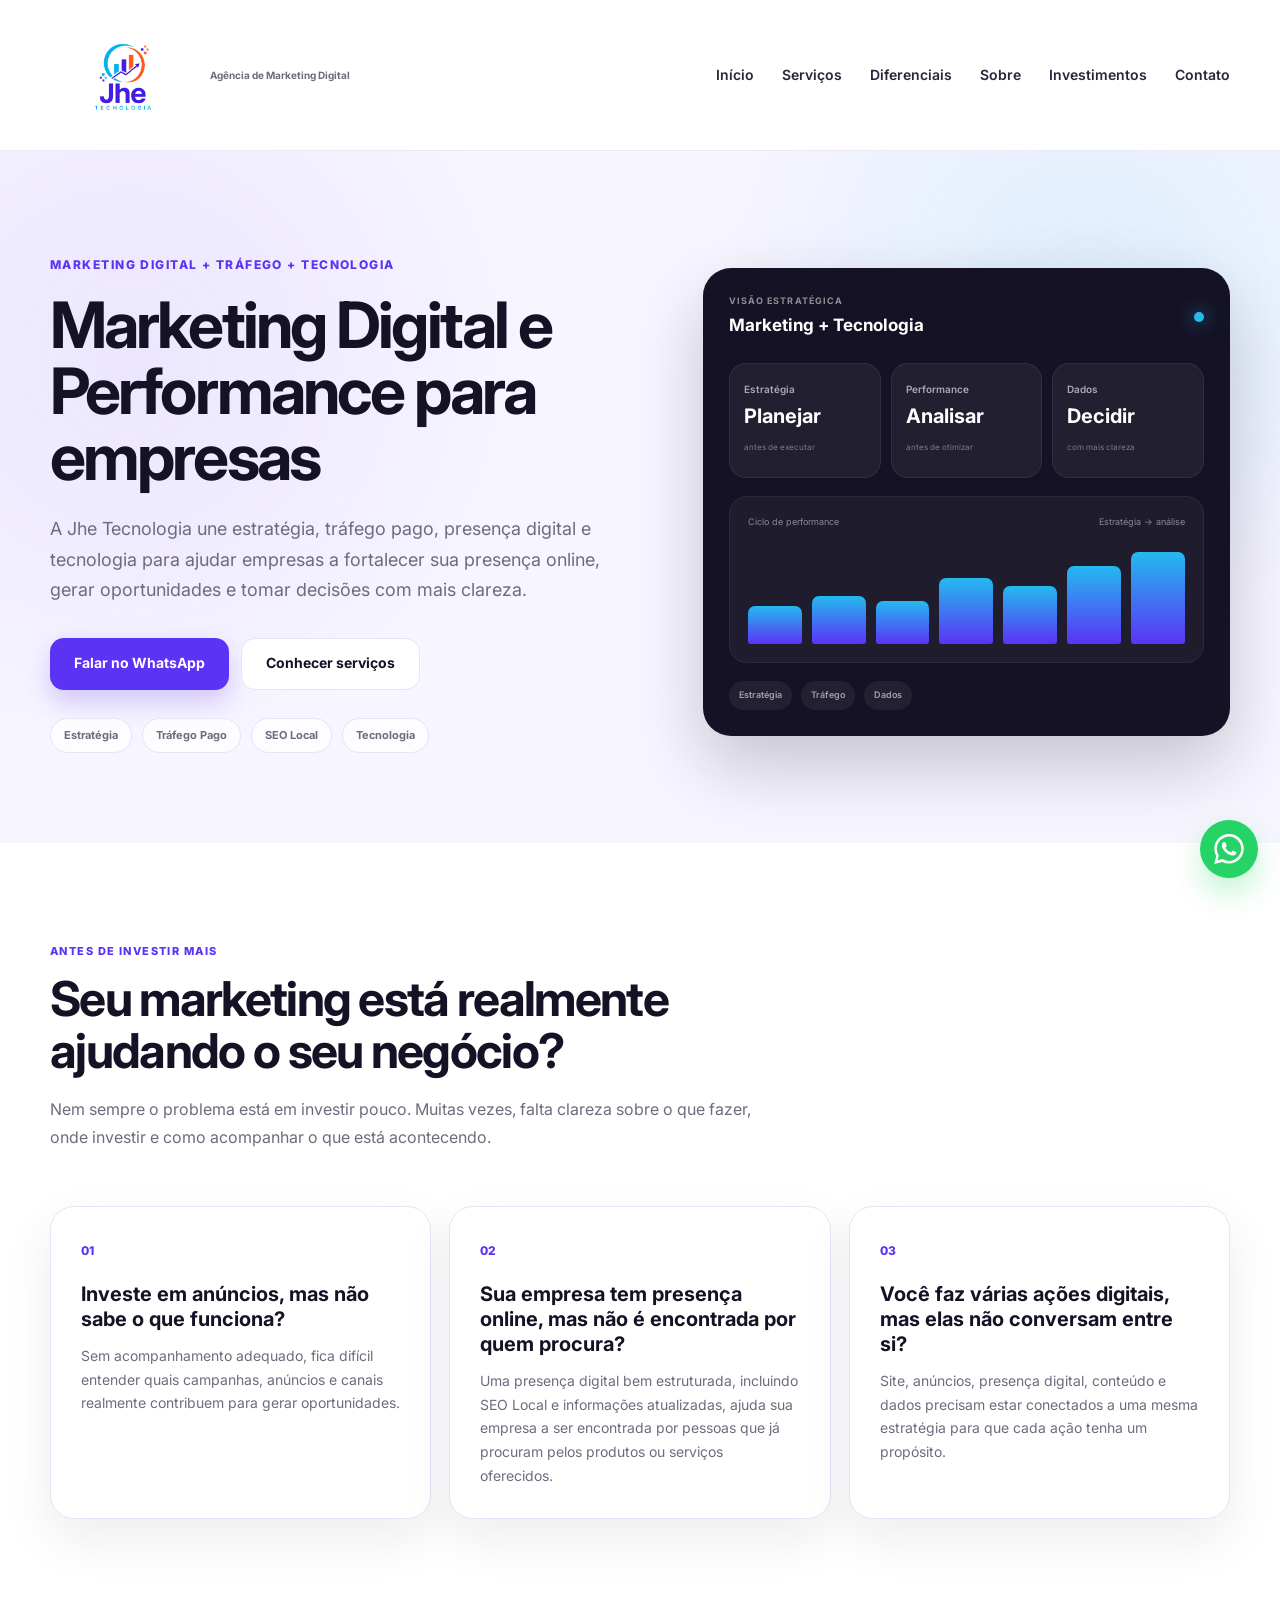
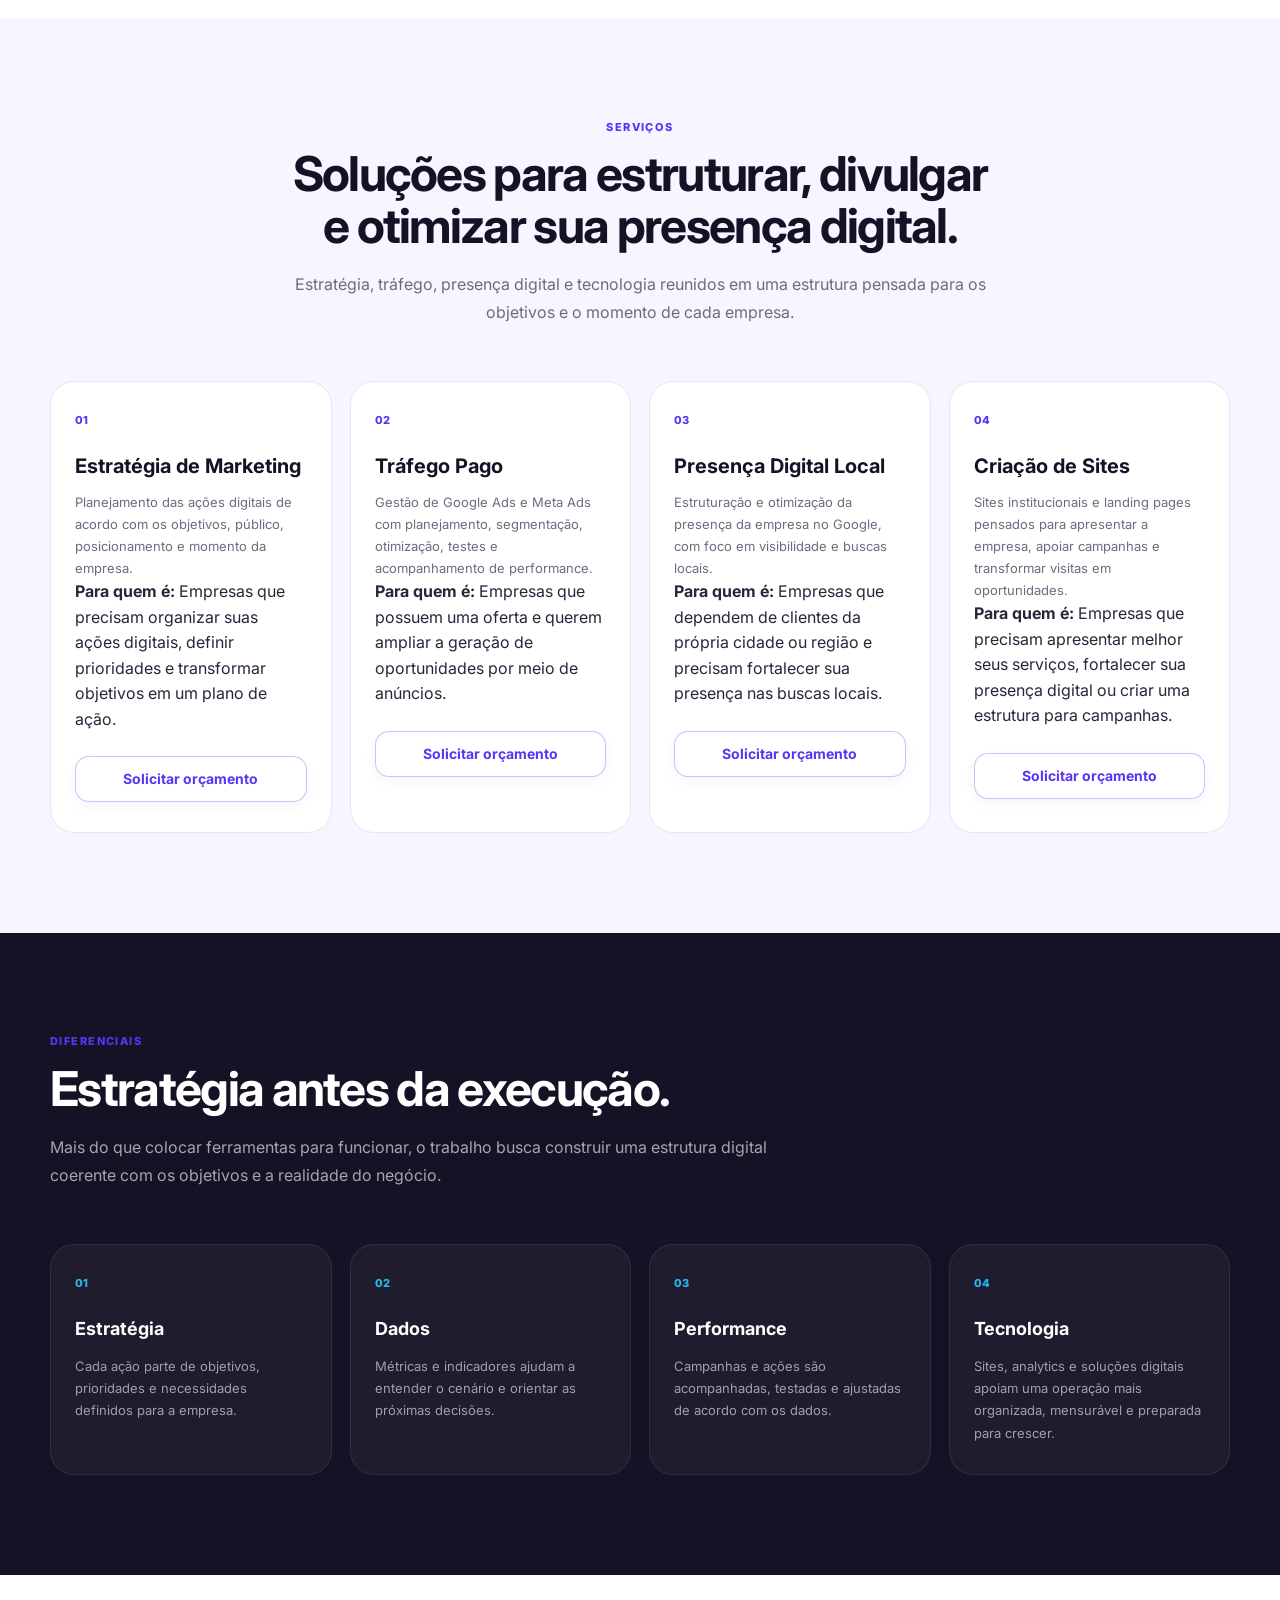
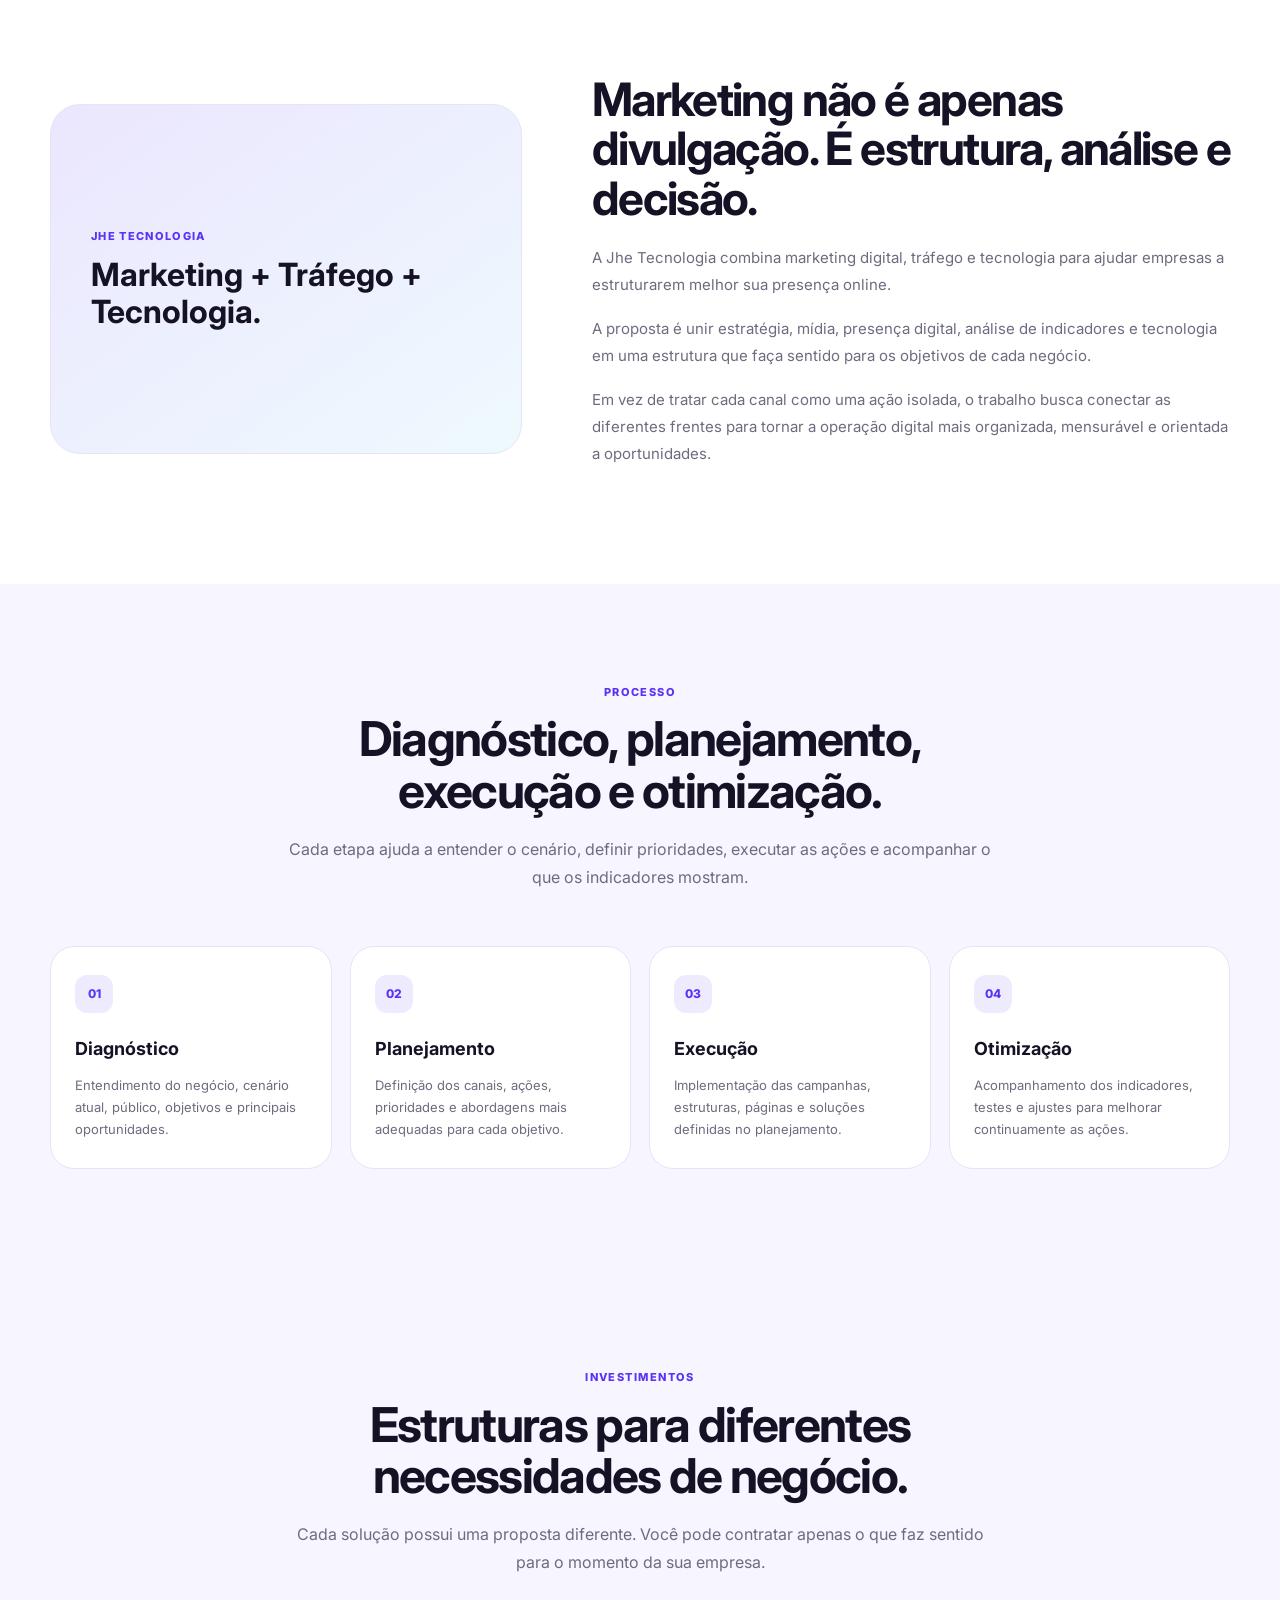
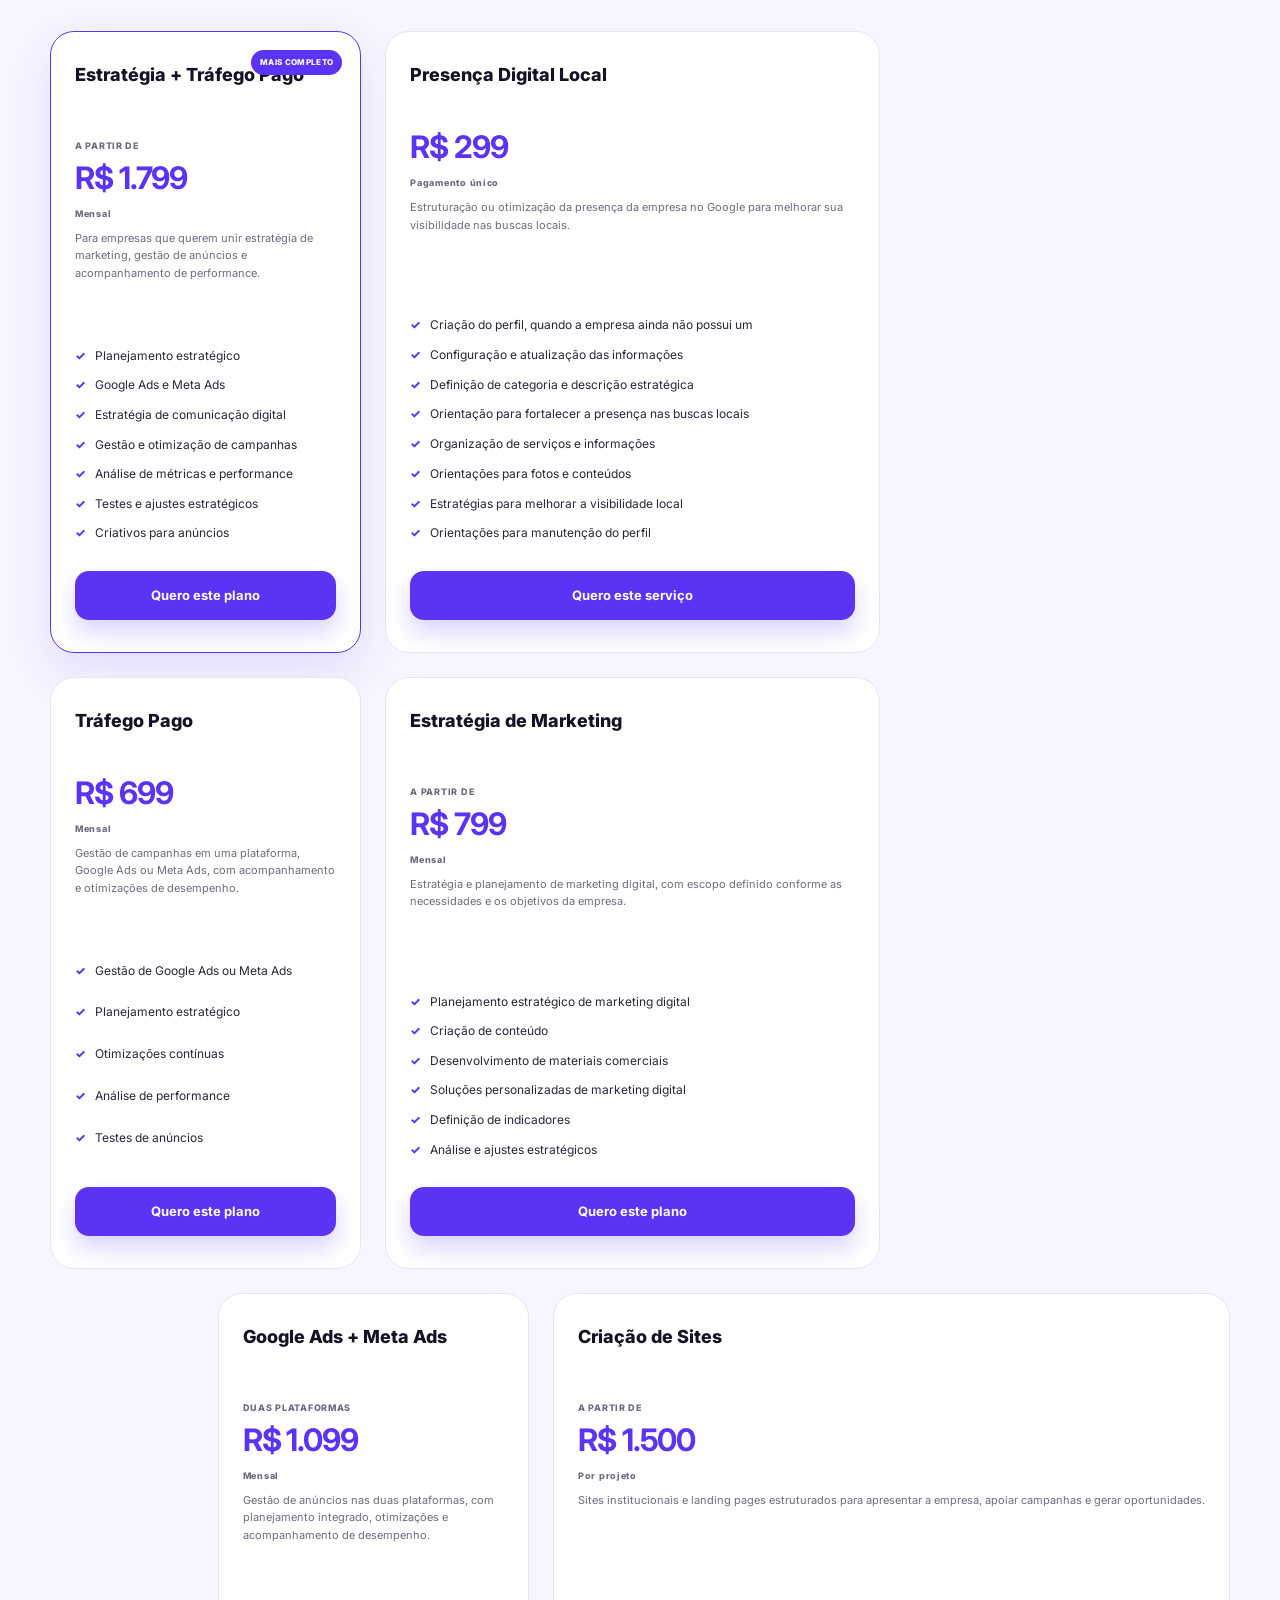
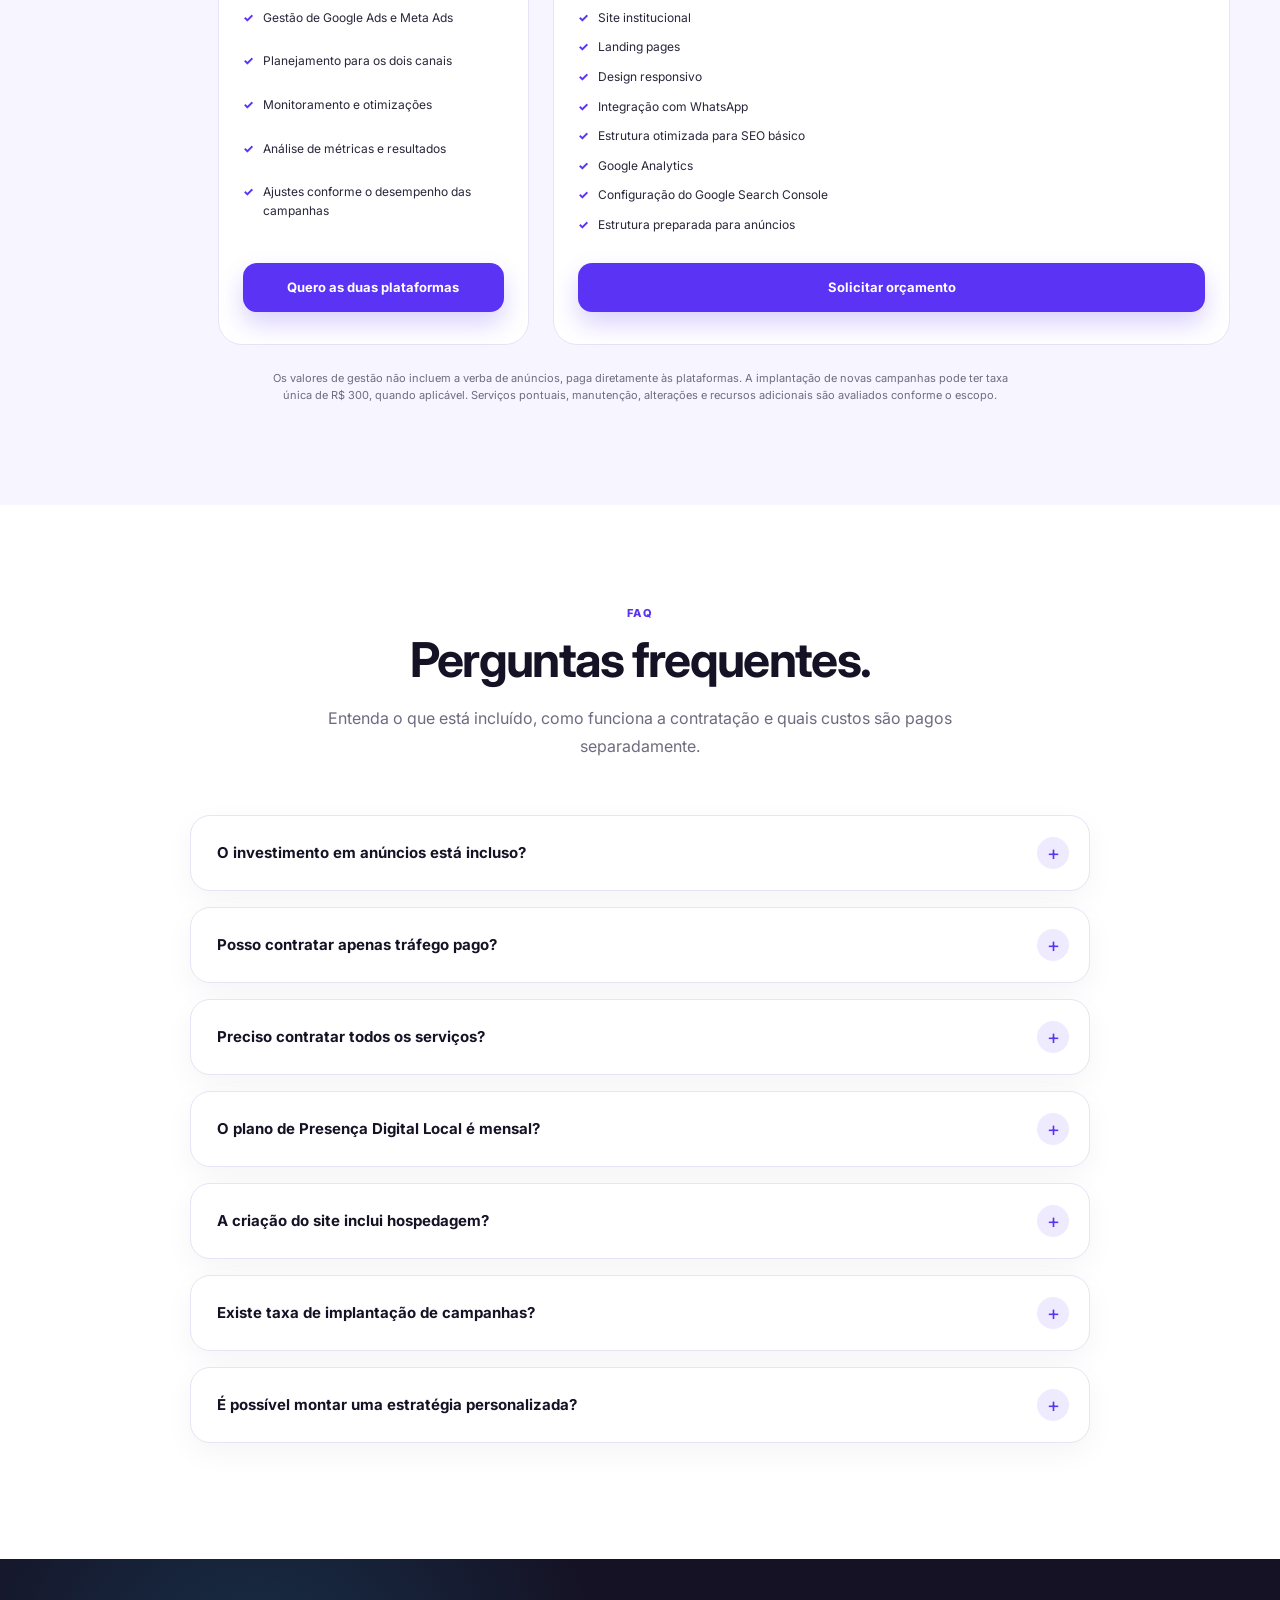
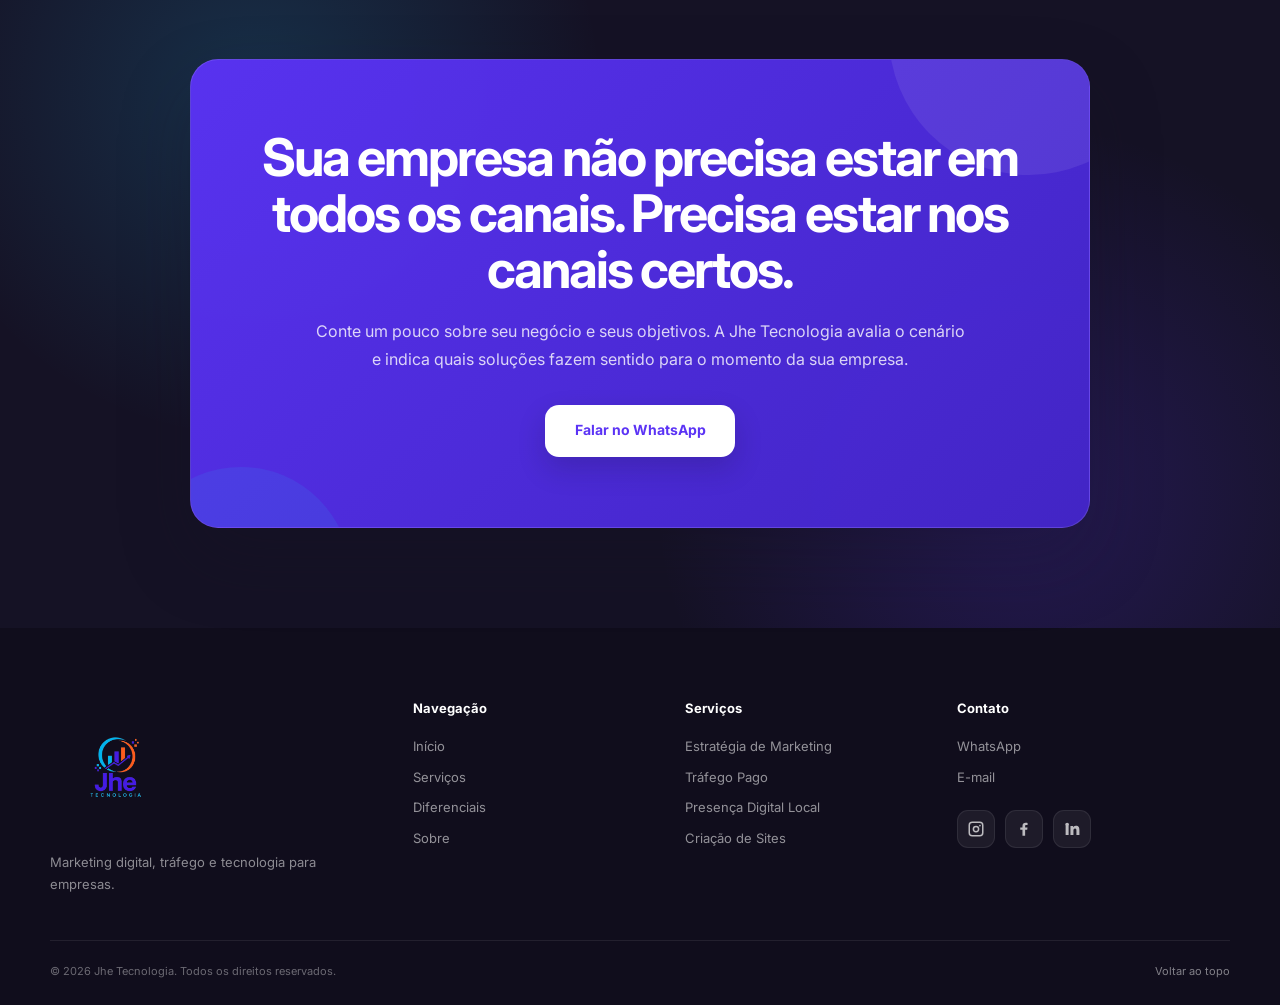
==== index.html @ 2101ed43 "Update index.html" ====
<!DOCTYPE html>
<html lang="pt-BR">

<head>

    <meta charset="UTF-8">

    <meta
        name="viewport"
        content="width=device-width, initial-scale=1.0"
    >


    <!-- =====================================================
         SEO PRINCIPAL
         ===================================================== -->

    <title>
        Jhe Tecnologia | Marketing Digital, Tráfego Pago e Criação de Sites
    </title>

    <meta
        name="description"
        content="Jhe Tecnologia oferece estratégia de marketing digital, gestão de Google Ads e Meta Ads, presença digital local e criação de sites para empresas."
    >

    <meta
        name="author"
        content="Jhe Tecnologia"
    >

    <meta
        name="robots"
        content="index, follow"
    >

    <link
        rel="canonical"
        href="https://www.jhetecnologia.com.br/"
    >

    <link
        rel="icon"
        type="image/png"
        href="Logo.png"
    >


    <!-- =====================================================
         OPEN GRAPH
         ===================================================== -->

    <meta
        property="og:type"
        content="website"
    >

    <meta
        property="og:title"
        content="Jhe Tecnologia | Marketing Digital, Tráfego Pago e Criação de Sites"
    >

    <meta
        property="og:description"
        content="Jhe Tecnologia oferece estratégia de marketing digital, gestão de Google Ads e Meta Ads, presença digital local e criação de sites para empresas."
    >

    <meta
        property="og:url"
        content="https://www.jhetecnologia.com.br/"
    >

    <meta
        property="og:site_name"
        content="Jhe Tecnologia"
    >

    <meta
        property="og:locale"
        content="pt_BR"
    >

    <meta
        property="og:image"
        content="https://www.jhetecnologia.com.br/Logo.png"
    >


    <!-- =====================================================
         TWITTER / X
         ===================================================== -->

    <meta
        name="twitter:card"
        content="summary_large_image"
    >

    <meta
        name="twitter:title"
        content="Jhe Tecnologia | Marketing Digital, Tráfego Pago e Criação de Sites"
    >

    <meta
        name="twitter:description"
        content="Estratégia de marketing, gestão de tráfego pago, presença digital local e criação de sites para empresas."
    >

    <meta
        name="twitter:image"
        content="https://www.jhetecnologia.com.br/Logo.png"
    >


    <!-- =====================================================
         GOOGLE FONTS
         ===================================================== -->

    <link
        rel="preconnect"
        href="https://fonts.googleapis.com"
    >

    <link
        rel="preconnect"
        href="https://fonts.gstatic.com"
        crossorigin
    >

    <link
        href="https://fonts.googleapis.com/css2?family=Inter:wght@400;500;600;700;800&display=swap"
        rel="stylesheet"
    >


    <!-- =====================================================
         CSS
         ===================================================== -->

    <link
        rel="stylesheet"
        href="estilos.css"
    >
    <style>
        /* Grade de investimentos: 3 cards por linha no desktop */
        .investments .plans-grid {
            display: grid !important;
            grid-template-columns: repeat(3, minmax(0, 1fr)) !important;
            align-items: stretch;
            gap: 24px;
        }
        .investments .plans-grid > .plan {
            min-width: 0;
            width: 100%;
            box-sizing: border-box;
        }
        @media (max-width: 900px) {
            .investments .plans-grid {
                grid-template-columns: repeat(2, minmax(0, 1fr)) !important;
            }
        }
        @media (max-width: 600px) {
            .investments .plans-grid {
                grid-template-columns: minmax(0, 1fr) !important;
            }
        }
    </style>



    <!-- =====================================================
         GOOGLE ADS
         ===================================================== -->

    <script
        async
        src="https://www.googletagmanager.com/gtag/js?id=AW-17945711429"
    ></script>

    <script>

        window.dataLayer = window.dataLayer || [];

        function gtag() {
            dataLayer.push(arguments);
        }

        gtag("js", new Date());

        gtag("config", "AW-17945711429");

    </script>


    <!-- =====================================================
         DADOS ESTRUTURADOS
         ===================================================== -->

    <script type="application/ld+json">
    {
        "@context": "https://schema.org",
        "@type": "Organization",
        "name": "Jhe Tecnologia",
        "url": "https://www.jhetecnologia.com.br/",
        "logo": "https://www.jhetecnologia.com.br/Logo.png",
        "description": "Jhe Tecnologia oferece estratégia de marketing digital, gestão de tráfego pago, presença digital local e criação de sites para empresas.",
        "sameAs": [
            "https://www.instagram.com/jhe.tecnologia/",
            "https://www.facebook.com/contatojhe.tecnologia",
            "https://www.linkedin.com/company/jhe-tecnologia/"
        ]
    }
    </script>

</head>


<body>


    <!-- =====================================================
         HEADER
         ===================================================== -->

    <header class="header">

        <div class="container header-content">

            <a
                href="#inicio"
                class="logo"
                aria-label="Jhe Tecnologia"
            >

                <img
                    src="Logo.png"
                    alt="Jhe Tecnologia"
                    class="logo-image"
                >

                <span class="logo-subtitle">
                    Agência de Marketing Digital
                </span>

            </a>


            <button
                class="menu-toggle"
                aria-label="Abrir menu"
                aria-expanded="false"
                type="button"
            >

                <span></span>
                <span></span>
                <span></span>

            </button>


            <nav class="nav">

                <a href="#inicio">
                    Início
                </a>

                <a href="#servicos">
                    Serviços
                </a>

                <a href="#diferenciais">
                    Diferenciais
                </a>

                <a href="#sobre">
                    Sobre
                </a>

                <a href="#investimentos">
                    Investimentos
                </a>

                <a href="#contato">
                    Contato
                </a>

            </nav>

        </div>

    </header>



    <main>


        <!-- =================================================
             HERO
             ================================================= -->

        <section
            class="hero"
            id="inicio"
        >

            <div class="container hero-grid">


                <div class="hero-content reveal">


                    <span class="eyebrow">
                        MARKETING DIGITAL + TRÁFEGO + TECNOLOGIA
                    </span>


                    <h1>
                        Marketing Digital e Performance para empresas
                    </h1>


                    <p>
                        A Jhe Tecnologia une estratégia, tráfego pago,
                        presença digital e tecnologia para ajudar empresas
                        a fortalecer sua presença online, gerar oportunidades
                        e tomar decisões com mais clareza.
                    </p>


                    <div class="hero-buttons">


                        <a
                            href="https://wa.me/5511947859304?text=Olá!%20Gostaria%20de%20conhecer%20os%20serviços%20da%20Jhe%20Tecnologia."
                            class="btn btn-primary"
                            target="_blank"
                            rel="noopener"
                        >
                            Falar no WhatsApp
                        </a>


                        <a
                            href="#servicos"
                            class="btn btn-secondary"
                        >
                            Conhecer serviços
                        </a>


                    </div>


                    <div class="hero-trust">

                        <span>
                            Estratégia
                        </span>

                        <span>
                            Tráfego Pago
                        </span>

                        <span>
                            SEO Local
                        </span>

                        <span>
                            Tecnologia
                        </span>

                    </div>


                </div>



                <!-- DASHBOARD -->

                <div class="hero-visual reveal">

                    <div class="dashboard">


                        <div class="dashboard-top">

                            <div>

                                <small>
                                    VISÃO ESTRATÉGICA
                                </small>

                                <strong>
                                    Marketing + Tecnologia
                                </strong>

                            </div>

                            <span class="dashboard-dot"></span>

                        </div>


                        <div class="metrics">


                            <div class="metric">

                                <span>
                                    Estratégia
                                </span>

                                <strong>
                                    Planejar
                                </strong>

                                <small>
                                    antes de executar
                                </small>

                            </div>


                            <div class="metric">

                                <span>
                                    Performance
                                </span>

                                <strong>
                                    Analisar
                                </strong>

                                <small>
                                    antes de otimizar
                                </small>

                            </div>


                            <div class="metric">

                                <span>
                                    Dados
                                </span>

                                <strong>
                                    Decidir
                                </strong>

                                <small>
                                    com mais clareza
                                </small>

                            </div>


                        </div>


                        <div class="chart-area">


                            <div class="chart-labels">

                                <span>
                                    Ciclo de performance
                                </span>

                                <span>
                                    Estratégia → análise
                                </span>

                            </div>


                            <div class="chart">

                                <i></i>
                                <i></i>
                                <i></i>
                                <i></i>
                                <i></i>
                                <i></i>
                                <i></i>

                            </div>


                        </div>


                        <div class="dashboard-footer">

                            <span>
                                Estratégia
                            </span>

                            <span>
                                Tráfego
                            </span>

                            <span>
                                Dados
                            </span>

                        </div>


                    </div>

                </div>


            </div>

        </section>



        <!-- =================================================
             PROBLEMAS
             ================================================= -->

        <section class="section">

            <div class="container">


                <div class="section-heading reveal">


                    <span class="section-kicker">
                        ANTES DE INVESTIR MAIS
                    </span>


                    <h2>
                        Seu marketing está realmente
                        ajudando o seu negócio?
                    </h2>


                    <p>
                        Nem sempre o problema está em investir pouco.
                        Muitas vezes, falta clareza sobre o que fazer,
                        onde investir e como acompanhar o que está acontecendo.
                    </p>


                </div>



                <div class="pain-grid">


                    <article class="pain-card reveal">

                        <span class="pain-number">
                            01
                        </span>


                        <h3>
                            Investe em anúncios,
                            mas não sabe o que funciona?
                        </h3>


                        <p>
                            Sem acompanhamento adequado, fica difícil
                            entender quais campanhas, anúncios e canais
                            realmente contribuem para gerar oportunidades.
                        </p>

                    </article>



                    <article class="pain-card reveal">

                        <span class="pain-number">
                            02
                        </span>


                        <h3>
                            Sua empresa tem presença online,
                            mas não é encontrada por quem procura?
                        </h3>


                        <p>
                            Uma presença digital bem estruturada, incluindo
                            SEO Local e informações atualizadas, ajuda sua
                            empresa a ser encontrada por pessoas que já
                            procuram pelos produtos ou serviços oferecidos.
                        </p>

                    </article>



                    <article class="pain-card reveal">

                        <span class="pain-number">
                            03
                        </span>


                        <h3>
                            Você faz várias ações digitais,
                            mas elas não conversam entre si?
                        </h3>


                        <p>
                            Site, anúncios, presença digital, conteúdo
                            e dados precisam estar conectados a uma mesma
                            estratégia para que cada ação tenha um propósito.
                        </p>

                    </article>


                </div>

            </div>

        </section>



        <!-- =================================================
             SERVIÇOS
             ================================================= -->

        <section
            class="section section-light"
            id="servicos"
        >

            <div class="container">


                <div class="section-heading center reveal">


                    <span class="section-kicker">
                        SERVIÇOS
                    </span>


                    <h2>
                        Soluções para estruturar,
                        divulgar e otimizar sua presença digital.
                    </h2>


                    <p>
                        Estratégia, tráfego, presença digital e tecnologia
                        reunidos em uma estrutura pensada para os objetivos
                        e o momento de cada empresa.
                    </p>


                </div>



                <div class="services-grid">


                    <article class="service-card reveal">

                        <span class="service-number">
                            01
                        </span>

                        <h3>
                            Estratégia de Marketing
                        </h3>

                        <p>
                            Planejamento das ações digitais de acordo com
                            os objetivos, público, posicionamento e momento
                            da empresa.
                        </p>

                        <div class="service-for">

                            <strong>
                                Para quem é:
                            </strong>

                            <span>
                                Empresas que precisam organizar suas ações
                                digitais, definir prioridades e transformar
                                objetivos em um plano de ação.
                            </span>

                        </div>

                        <a
                            href="https://wa.me/5511947859304?text=Olá!%20Gostaria%20de%20saber%20mais%20sobre%20Estratégia%20de%20Marketing."
                            class="btn"
                            target="_blank"
                            rel="noopener"
                        >
                            Solicitar orçamento
                        </a>

                    </article>



                    <article class="service-card reveal">

                        <span class="service-number">
                            02
                        </span>

                        <h3>
                            Tráfego Pago
                        </h3>

                        <p>
                            Gestão de Google Ads e Meta Ads com planejamento,
                            segmentação, otimização, testes e acompanhamento
                            de performance.
                        </p>

                        <div class="service-for">

                            <strong>
                                Para quem é:
                            </strong>

                            <span>
                                Empresas que possuem uma oferta e querem ampliar
                                a geração de oportunidades por meio de anúncios.
                            </span>

                        </div>

                        <a
                            href="https://wa.me/5511947859304?text=Olá!%20Gostaria%20de%20saber%20mais%20sobre%20Tráfego%20Pago."
                            class="btn"
                            target="_blank"
                            rel="noopener"
                        >
                            Solicitar orçamento
                        </a>

                    </article>



                    <article class="service-card reveal">

                        <span class="service-number">
                            03
                        </span>

                        <h3>
                            Presença Digital Local
                        </h3>

                        <p>
                            Estruturação e otimização da presença da empresa
                            no Google, com foco em visibilidade e buscas locais.
                        </p>

                        <div class="service-for">

                            <strong>
                                Para quem é:
                            </strong>

                            <span>
                                Empresas que dependem de clientes da própria
                                cidade ou região e precisam fortalecer sua
                                presença nas buscas locais.
                            </span>

                        </div>

                        <a
                            href="https://wa.me/5511947859304?text=Olá!%20Gostaria%20de%20saber%20mais%20sobre%20Presença%20Digital%20Local."
                            class="btn"
                            target="_blank"
                            rel="noopener"
                        >
                            Solicitar orçamento
                        </a>

                    </article>



                    <article class="service-card reveal">

                        <span class="service-number">
                            04
                        </span>

                        <h3>
                            Criação de Sites
                        </h3>

                        <p>
                            Sites institucionais e landing pages pensados
                            para apresentar a empresa, apoiar campanhas
                            e transformar visitas em oportunidades.
                        </p>

                        <div class="service-for">

                            <strong>
                                Para quem é:
                            </strong>

                            <span>
                                Empresas que precisam apresentar melhor seus
                                serviços, fortalecer sua presença digital ou
                                criar uma estrutura para campanhas.
                            </span>

                        </div>

                        <a
                            href="https://wa.me/5511947859304?text=Olá!%20Gostaria%20de%20saber%20mais%20sobre%20Criação%20de%20Sites."
                            class="btn"
                            target="_blank"
                            rel="noopener"
                        >
                            Solicitar orçamento
                        </a>

                    </article>


                </div>

            </div>

        </section>



        <!-- =================================================
             DIFERENCIAIS
             ================================================= -->

        <section
            class="section differentials"
            id="diferenciais"
        >

            <div class="container">

                <div class="section-heading reveal">

                    <span class="section-kicker">
                        DIFERENCIAIS
                    </span>

                    <h2>
                        Estratégia antes da execução.
                    </h2>

                    <p>
                        Mais do que colocar ferramentas para funcionar,
                        o trabalho busca construir uma estrutura digital
                        coerente com os objetivos e a realidade do negócio.
                    </p>

                </div>


                <div class="differentials-grid">

                    <article class="differential-card reveal">

                        <span class="differential-number">
                            01
                        </span>

                        <h3>
                            Estratégia
                        </h3>

                        <p>
                            Cada ação parte de objetivos, prioridades
                            e necessidades definidos para a empresa.
                        </p>

                    </article>


                    <article class="differential-card reveal">

                        <span class="differential-number">
                            02
                        </span>

                        <h3>
                            Dados
                        </h3>

                        <p>
                            Métricas e indicadores ajudam a entender
                            o cenário e orientar as próximas decisões.
                        </p>

                    </article>


                    <article class="differential-card reveal">

                        <span class="differential-number">
                            03
                        </span>

                        <h3>
                            Performance
                        </h3>

                        <p>
                            Campanhas e ações são acompanhadas,
                            testadas e ajustadas de acordo com os dados.
                        </p>

                    </article>


                    <article class="differential-card reveal">

                        <span class="differential-number">
                            04
                        </span>

                        <h3>
                            Tecnologia
                        </h3>

                        <p>
                            Sites, analytics e soluções digitais apoiam
                            uma operação mais organizada, mensurável
                            e preparada para crescer.
                        </p>

                    </article>

                </div>

            </div>

        </section>



        <!-- =================================================
             SOBRE
             ================================================= -->

        <section
            class="section"
            id="sobre"
        >

            <div class="container about-grid">

                <div class="about-box reveal">

                    <span>
                        JHE TECNOLOGIA
                    </span>

                    <strong>
                        Marketing + Tráfego
                        + Tecnologia.
                    </strong>

                </div>


                <div class="about-content reveal">

                    <h2>
                        Marketing não é apenas divulgação.
                        É estrutura, análise e decisão.
                    </h2>

                    <p>
                        A Jhe Tecnologia combina marketing digital,
                        tráfego e tecnologia para ajudar empresas
                        a estruturarem melhor sua presença online.
                    </p>

                    <p>
                        A proposta é unir estratégia, mídia, presença digital,
                        análise de indicadores e tecnologia em uma estrutura
                        que faça sentido para os objetivos de cada negócio.
                    </p>

                    <p>
                        Em vez de tratar cada canal como uma ação isolada,
                        o trabalho busca conectar as diferentes frentes para
                        tornar a operação digital mais organizada, mensurável
                        e orientada a oportunidades.
                    </p>

                </div>

            </div>

        </section>



        <!-- =================================================
             PROCESSO
             ================================================= -->

        <section class="section section-light">

            <div class="container">

                <div class="section-heading center reveal">

                    <span class="section-kicker">
                        PROCESSO
                    </span>

                    <h2>
                        Diagnóstico, planejamento,
                        execução e otimização.
                    </h2>

                    <p>
                        Cada etapa ajuda a entender o cenário, definir
                        prioridades, executar as ações e acompanhar
                        o que os indicadores mostram.
                    </p>

                </div>


                <div class="process-grid">

                    <article class="process-card reveal">

                        <span class="process-number">
                            01
                        </span>

                        <h3>
                            Diagnóstico
                        </h3>

                        <p>
                            Entendimento do negócio, cenário atual,
                            público, objetivos e principais oportunidades.
                        </p>

                    </article>


                    <article class="process-card reveal">

                        <span class="process-number">
                            02
                        </span>

                        <h3>
                            Planejamento
                        </h3>

                        <p>
                            Definição dos canais, ações, prioridades
                            e abordagens mais adequadas para cada objetivo.
                        </p>

                    </article>


                    <article class="process-card reveal">

                        <span class="process-number">
                            03
                        </span>

                        <h3>
                            Execução
                        </h3>

                        <p>
                            Implementação das campanhas, estruturas,
                            páginas e soluções definidas no planejamento.
                        </p>

                    </article>


                    <article class="process-card reveal">

                        <span class="process-number">
                            04
                        </span>

                        <h3>
                            Otimização
                        </h3>

                        <p>
                            Acompanhamento dos indicadores, testes
                            e ajustes para melhorar continuamente as ações.
                        </p>

                    </article>

                </div>

            </div>

        </section>



        <!-- =================================================
             INVESTIMENTOS
             ================================================= -->

        <section
            class="section investments"
            id="investimentos"
        >

            <div class="container">

                <div class="section-heading center reveal">

                    <span class="section-kicker">
                        INVESTIMENTOS
                    </span>

                    <h2>
                        Estruturas para diferentes
                        necessidades de negócio.
                    </h2>

                    <p>
                        Cada solução possui uma proposta diferente.
                        Você pode contratar apenas o que faz sentido
                        para o momento da sua empresa.
                    </p>

                </div>


                <div class="plans-grid">


                    <!-- PLANO 1 -->

                    <article class="plan reveal">

                        <div class="plan-header">

                            <div class="plan-name">
                                Presença Digital Local
                            </div>

                            <h3>
                                R$ 299
                            </h3>

                            <span class="plan-period">
                                Pagamento único
                            </span>

                            <p>
                                Estruturação ou otimização da presença
                                da empresa no Google para melhorar sua
                                visibilidade nas buscas locais.
                            </p>

                        </div>


                        <ul class="plan-list">

                            <li>
                                Criação do perfil, quando a empresa ainda não possui um
                            </li>

                            <li>
                                Configuração e atualização das informações
                            </li>

                            <li>
                                Definição de categoria e descrição estratégica
                            </li>

                            <li>
                                Orientação para fortalecer a presença nas buscas locais
                            </li>

                            <li>
                                Organização de serviços e informações
                            </li>

                            <li>
                                Orientações para fotos e conteúdos
                            </li>

                            <li>
                                Estratégias para melhorar a visibilidade local
                            </li>

                            <li>
                                Orientações para manutenção do perfil
                            </li>

                        </ul>


                        <a
                            href="https://wa.me/5511947859304?text=Olá!%20Tenho%20interesse%20em%20Presença%20Digital%20Local%20por%20R%24%20299."
                            class="btn btn-primary"
                            target="_blank"
                            rel="noopener"
                        >
                            Quero este serviço
                        </a>

                    </article>


                    <article class="plan reveal">

                        <div class="plan-header">

                            <div class="plan-name">
                                Tráfego Pago
                            </div>

                            <h3>
                                R$ 699
                            </h3>

                            <span class="plan-period">
                                Mensal
                            </span>

                            <p>
                                Gestão de campanhas em uma plataforma,
                                Google Ads ou Meta Ads, com acompanhamento
                                e otimizações de desempenho.
                            </p>

                        </div>


                        <ul class="plan-list">

                            <li>
                                Gestão de Google Ads ou Meta Ads
                            </li>

                            <li>
                                Planejamento estratégico
                            </li>

                            <li>
                                Otimizações contínuas
                            </li>

                            <li>
                                Análise de performance
                            </li>

                            <li>
                                Testes de anúncios
                            </li>


                        </ul>


                        <a
                            href="https://wa.me/5511947859304?text=Ol%C3%A1!%20Tenho%20interesse%20na%20gest%C3%A3o%20de%20Google%20Ads%20ou%20Meta%20Ads%20por%20R%24%20699%20mensais."
                            class="btn btn-primary"
                            target="_blank"
                            rel="noopener"
                        >
                            Quero este plano
                        </a>

                    </article>


                    <article class="plan reveal">

                        <div class="plan-header">

                            <div class="plan-name">
                                Estratégia de Marketing
                            </div>
                            
                          <span class="plan-period">
                                A PARTIR DE
                            </span>
                            
                            <h3>
                                R$ 799
                            </h3>

                            <span class="plan-period">
                                Mensal
                            </span>

                            <p>
                                Estratégia e planejamento de marketing digital,
                                com escopo definido conforme as necessidades
                                e os objetivos da empresa.
                            </p>

                        </div>


                        <ul class="plan-list">

                            <li>
                                Planejamento estratégico de marketing digital
                            </li>

                            <li>
                                Criação de conteúdo
                            </li>

                            <li>
                                Desenvolvimento de materiais comerciais
                            </li>

                            <li>
                                 Soluções personalizadas de marketing digital

                            </li>

                            <li>
                                Definição de indicadores
                            </li>

                            <li>
                                Análise e ajustes estratégicos
                            </li>

                        </ul>


                        <a
                            href="https://wa.me/5511947859304?text=Ol%C3%A1!%20Tenho%20interesse%20no%20plano%20Estrat%C3%A9gia%20de%20Marketing%20a%20partir%20de%20R%24%20799."
                            class="btn btn-primary"
                            target="_blank"
                            rel="noopener"
                        >
                            Quero este plano
                        </a>

                    </article>


                    <article class="plan reveal">

                        <div class="plan-header">

                            <div class="plan-name">
                                Google Ads + Meta Ads
                            </div>

                            <span class="plan-period">
                                DUAS PLATAFORMAS
                            </span>

                            <h3>
                                R$ 1.099
                            </h3>

                            <span class="plan-period">
                                Mensal
                            </span>

                            <p>
                                Gestão de anúncios nas duas plataformas,
                                com planejamento integrado, otimizações
                                e acompanhamento de desempenho.
                            </p>

                        </div>

                        <ul class="plan-list">

                            <li>Gestão de Google Ads e Meta Ads</li>
                            <li>Planejamento para os dois canais</li>
                            <li>Monitoramento e otimizações</li>
                            <li>Análise de métricas e resultados</li>
                            <li>Ajustes conforme o desempenho das campanhas</li>

                        </ul>

                        <a
                            href="https://wa.me/5511947859304?text=Ol%C3%A1!%20Tenho%20interesse%20na%20gest%C3%A3o%20de%20Google%20Ads%20e%20Meta%20Ads%20por%20R%24%201.099%20mensais."
                            class="btn btn-primary"
                            target="_blank"
                            rel="noopener"
                        >
                            Quero as duas plataformas
                        </a>

                    </article>


                    <article class="plan reveal">

                        <div class="plan-header">

                            <div class="plan-name">
                                Criação de Sites
                            </div>

                            <span class="plan-period">
                                A PARTIR DE
                            </span>

                            <h3>
                                R$ 1.500
                            </h3>

                            <span class="plan-period">
                                Por projeto
                            </span>

                            <p>
                                Sites institucionais e landing pages
                                estruturados para apresentar a empresa,
                                apoiar campanhas e gerar oportunidades.
                            </p>

                        </div>


                        <ul class="plan-list">

                            <li>
                                Site institucional
                            </li>

                            <li>
                                Landing pages
                            </li>

                            <li>
                                Design responsivo
                            </li>

                            <li>
                                Integração com WhatsApp
                            </li>

                            <li>
                                Estrutura otimizada para SEO básico
                            </li>

                            <li>
                                Google Analytics
                            </li>

                            <li>
                                Configuração do Google Search Console
                            </li>

                            <li>
                                Estrutura preparada para anúncios
                            </li>

                        </ul>


                        <a
                            href="https://wa.me/5511947859304?text=Olá!%20Tenho%20interesse%20em%20Criação%20de%20Sites%20a%20partir%20de%20R%24%201.500."
                            class="btn btn-primary"
                            target="_blank"
                            rel="noopener"
                        >
                            Solicitar orçamento
                        </a>

                    </article>


                    <article class="plan featured reveal">

                        <span class="plan-badge">
                            MAIS COMPLETO
                        </span>


                        <div class="plan-header">

                            <div class="plan-name">
                                Estratégia + Tráfego Pago
                            </div>
                            
                            <span class="plan-period">
                                A PARTIR DE
                            </span>

                            <h3>
                                R$ 1.799
                            </h3>

                            <span class="plan-period">
                                Mensal
                            </span>

                            <p>
                                Para empresas que querem unir estratégia
                                de marketing, gestão de anúncios e
                                acompanhamento de performance.
                            </p>

                        </div>


                        <ul class="plan-list">

                            <li>
                                Planejamento estratégico
                            </li>

                            <li>
                                Google Ads e Meta Ads
                            </li>

                            <li>
                                Estratégia de comunicação digital
                            </li>

                            <li>
                                Gestão e otimização de campanhas
                            </li>

                            <li>
                                Análise de métricas e performance
                            </li>

                            <li>
                                Testes e ajustes estratégicos
                            </li>

                            <li>
                                Criativos para anúncios
                            </li>

                        </ul>


                        <a
                            href="https://wa.me/5511947859304?text=Olá!%20Tenho%20interesse%20no%20plano%20Estratégia%20%2B%20Tráfego%20Pago%20a%20partir%20de%20R%24%201.799."
                            class="btn btn-primary"
                            target="_blank"
                            rel="noopener"
                        >
                            Quero este plano
                        </a>

                    </article>


                </div>


                <p class="plans-note">
                    Os valores de gestão não incluem a verba de anúncios, paga diretamente às plataformas. A implantação de novas campanhas pode ter taxa única de R$ 300, quando aplicável. Serviços pontuais, manutenção, alterações e recursos adicionais são avaliados conforme o escopo.
                </p>


            </div>

        </section>



        <!-- =================================================
             FAQ
             ================================================= -->

        <section class="section">

            <div class="container">


                <div class="section-heading center reveal">

                    <span class="section-kicker">
                        FAQ
                    </span>


                    <h2>
                        Perguntas frequentes.
                    </h2>


                    <p>
                        Entenda o que está incluído, como funciona a contratação e quais custos são pagos separadamente.
                    </p>


                </div>


                <div class="faq-grid">


                    <details class="faq-item reveal">

                        <summary>
                            O investimento em anúncios está incluso?
                        </summary>

                        <p>
                            Não. O valor do gerenciamento é referente ao
                            serviço de gestão. O investimento em Google Ads
                            ou Meta Ads é definido e pago separadamente pelo cliente.
                        </p>

                    </details>


                    <details class="faq-item reveal">

                        <summary>
                            Posso contratar apenas tráfego pago?
                        </summary>

                        <p>
                            Sim. Você pode contratar a gestão de Google Ads
                            ou Meta Ads por R$ 699 mensais, ou a gestão das duas
                            plataformas por R$ 1.099 mensais. A recomendação depende
                            dos objetivos e da estratégia da empresa.
                        </p>

                    </details>


                    <details class="faq-item reveal">

                        <summary>
                            Preciso contratar todos os serviços?
                        </summary>

                        <p>
                            Não. Cada solução pode ser contratada de forma
                            independente, de acordo com o momento, os objetivos
                            e as necessidades da empresa.
                        </p>

                    </details>


                    <details class="faq-item reveal">

                        <summary>
                            O plano de Presença Digital Local é mensal?
                        </summary>

                        <p>
                            Não. A Presença Digital Local tem valor de
                            R$ 299 e é um serviço de pagamento único.
                        </p>

                    </details>


                    <details class="faq-item reveal">

                        <summary>
                            A criação do site inclui hospedagem?
                        </summary>

                        <p>O projeto inclui a publicação do site em uma estrutura compatível com suas necessidades. O domínio é contratado e pago pelo cliente. Recursos adicionais ou integrações específicas podem ser orçados separadamente.</p>

                    </details>


                    <details class="faq-item reveal">
                        <summary>Existe taxa de implantação de campanhas?</summary>
                        <p>A implantação de novas campanhas pode ter uma taxa única de R$ 300, quando aplicável. Essa condição é informada antes do início do serviço.</p>
                    </details>


                    <details class="faq-item reveal">

                        <summary>
                            É possível montar uma estratégia personalizada?
                        </summary>

                        <p>
                            Sim. Os serviços podem ser avaliados de acordo
                            com o momento, objetivos e necessidades específicas
                            da empresa.
                        </p>

                    </details>


                </div>

            </div>

        </section>



        <!-- =================================================
             CTA
             ================================================= -->

        <section
            class="cta"
            id="contato"
        >

            <div class="container">


                <div class="cta-box reveal">

                    <h2>
                        Sua empresa não precisa estar
                        em todos os canais.
                        Precisa estar nos canais certos.
                    </h2>

                    <p>
                        Conte um pouco sobre seu negócio e seus objetivos.
                        A Jhe Tecnologia avalia o cenário e indica quais
                        soluções fazem sentido para o momento da sua empresa.
                    </p>

                    <a
                        href="https://wa.me/5511947859304?text=Olá!%20Gostaria%20de%20conversar%20sobre%20marketing%20digital%20para%20minha%20empresa."
                        class="btn btn-primary"
                        target="_blank"
                        rel="noopener"
                    >
                        Falar no WhatsApp
                    </a>

                </div>

            </div>

        </section>


    </main>



    <!-- =====================================================
         FOOTER
         ===================================================== -->

    <footer class="footer">

        <div class="container">


            <div class="footer-grid">


                <div class="footer-brand">

                    <a
                        href="#inicio"
                        class="logo"
                    >

                        <img
                            src="Logo.png"
                            alt="Jhe Tecnologia"
                            class="logo-image"
                        >

                    </a>


                    <p>
                        Marketing digital, tráfego e tecnologia para empresas.
                    </p>

                </div>


                <div class="footer-column">

                    <h3>
                        Navegação
                    </h3>

                    <a href="#inicio">
                        Início
                    </a>

                    <a href="#servicos">
                        Serviços
                    </a>

                    <a href="#diferenciais">
                        Diferenciais
                    </a>

                    <a href="#sobre">
                        Sobre
                    </a>

                </div>


                <div class="footer-column">

                    <h3>
                        Serviços
                    </h3>

                    <a href="#investimentos">
                        Estratégia de Marketing
                    </a>

                    <a href="#investimentos">
                        Tráfego Pago
                    </a>

                    <a href="#investimentos">
                        Presença Digital Local
                    </a>

                    <a href="#investimentos">
                        Criação de Sites
                    </a>

                </div>


                <div class="footer-column">

                    <h3>
                        Contato
                    </h3>

                    <a
                        href="https://wa.me/5511947859304"
                        target="_blank"
                        rel="noopener"
                    >
                        WhatsApp
                    </a>

                    <a
                        href="mailto:contatojessica.tecnologia@gmail.com"
                    >
                        E-mail
                    </a>


                    <div class="social-links">

                        <a
                            href="https://www.instagram.com/jhe.tecnologia/"
                            target="_blank"
                            rel="noopener"
                            aria-label="Instagram"
                        >

                            <svg
                                viewBox="0 0 24 24"
                                aria-hidden="true"
                            >

                                <path
                                    d="M7 2h10a5 5 0 0 1 5 5v10a5 5 0 0 1-5 5H7a5 5 0 0 1-5-5V7a5 5 0 0 1 5-5Zm0 2a3 3 0 0 0-3 3v10a3 3 0 0 0 3 3h10a3 3 0 0 0 3-3V7a3 3 0 0 0-3-3H7Zm5 3.5A4.5 4.5 0 1 1 7.5 12 4.5 4.5 0 0 1 12 7.5Zm0 2A2.5 2.5 0 1 0 14.5 12 2.5 2.5 0 0 0 12 9.5Zm5.25-3.25a1.125 1.125 0 1 1-1.125 1.125A1.125 1.125 0 0 1 17.25 6.25Z"
                                />

                            </svg>

                        </a>


                        <a
                            href="https://www.facebook.com/contatojhe.tecnologia"
                            target="_blank"
                            rel="noopener"
                            aria-label="Facebook"
                        >

                            <svg
                                viewBox="0 0 24 24"
                                aria-hidden="true"
                            >

                                <path
                                    d="M13.5 21v-8h2.75l.4-3h-3.15V8.08c0-.87.24-1.46 1.5-1.46h1.75V3.94c-.3-.04-1.34-.13-2.55-.13-2.52 0-4.25 1.54-4.25 4.38V10H7v3h2.95v8h3.55Z"
                                />

                            </svg>

                        </a>


                        <a
                            href="https://www.linkedin.com/company/jhe-tecnologia/"
                            target="_blank"
                            rel="noopener"
                            aria-label="LinkedIn"
                        >

                            <svg
                                viewBox="0 0 24 24"
                                aria-hidden="true"
                            >

                                <path
                                    d="M5.5 3.5A2.5 2.5 0 1 1 3 6a2.5 2.5 0 0 1 2.5-2.5ZM3.5 8h4v12h-4V8Zm6 0h3.8v1.64h.05c.53-1 1.83-2.05 3.77-2.05 4.03 0 4.78 2.65 4.78 6.1V20h-4v-5.58c0-1.33-.02-3.04-1.85-3.04-1.85 0-2.13 1.45-2.13 2.94V20h-4V8Z"
                                />

                            </svg>

                        </a>

                    </div>

                </div>

            </div>


            <div class="footer-bottom">

                <span>
                    © 2026 Jhe Tecnologia. Todos os direitos reservados.
                </span>

                <a href="#inicio">
                    Voltar ao topo
                </a>

            </div>


        </div>

    </footer>



    <!-- =====================================================
         WHATSAPP FLUTUANTE
         ===================================================== -->

    <a
        href="https://wa.me/5511947859304?text=Olá!%20Gostaria%20de%20conhecer%20os%20serviços%20da%20Jhe%20Tecnologia."
        class="whatsapp"
        target="_blank"
        rel="noopener"
        aria-label="Falar pelo WhatsApp"
    >

        <svg
            viewBox="0 0 24 24"
            aria-hidden="true"
        >

            <path
                d="M20.52 3.48A11.78 11.78 0 0 0 12.04 0C5.55 0 .27 5.28.27 11.77c0 2.07.54 4.09 1.57 5.87L.17 24l6.5-1.7a11.76 11.76 0 0 0 5.37 1.29h.01c6.49 0 11.77-5.28 11.77-11.77 0-3.15-1.23-6.11-3.3-8.34ZM12.05 21.6h-.01a9.78 9.78 0 0 1-4.98-1.36l-.36-.21-3.86 1.01 1.03-3.76-.23-.39a9.77 9.77 0 1 1 8.41 4.71Zm5.36-7.32c-.29-.15-1.72-.85-1.99-.95-.27-.1-.46-.15-.66.15-.19.29-.76.95-.93 1.14-.17.19-.34.22-.63.07-.29-.15-1.22-.45-2.33-1.44-.86-.77-1.44-1.72-1.61-2.01-.17-.29-.02-.45.13-.6.13-.13.29-.34.44-.51.15-.17.19-.29.29-.49.1-.19.05-.36-.02-.51-.07-.15-.66-1.59-.9-2.18-.24-.57-.48-.49-.66-.5h-.56c-.19 0-.49.07-.75.36-.26.29-1 0.98-1 2.39s1.02 2.77 1.16 2.96c.14.19 2.01 3.07 4.87 4.31.68.29 1.21.47 1.62.6.68.22 1.3.19 1.79.12.55-.08 1.72-.7 1.96-1.38.24-.68.24-1.26.17-1.38-.07-.12-.26-.19-.55-.34Z"
            />

        </svg>

    </a>



    <!-- =====================================================
         SCRIPT
         ===================================================== -->

    <script src="script.js"></script>

</body>

</html>
---- estilos.css ----
/* =========================================================
   JHE TECNOLOGIA
   ESTILOS PRINCIPAIS
   ========================================================= */

:root {
  --primary: #5B33F5;
  --primary-dark: #4326C9;
  --secondary: #24BAEF;
  --orange: #FF6839;

  --dark: #151225;
  --dark-2: #211B38;

  --light: #f7f5ff;
  --light-2: #efebff;

  --white: #ffffff;
  --text: #29263a;
  --muted: #6f6b7f;
  --border: #e8e3f5;

  --shadow: 0 20px 50px rgba(33, 27, 56, 0.08);
  --radius: 24px;

  --container: 1180px;
}


/* =========================================================
   RESET
   ========================================================= */

* {
  margin: 0;
  padding: 0;
  box-sizing: border-box;
}

html {
  scroll-behavior: smooth;
}

body {
  font-family: "Inter", sans-serif;
  color: var(--text);
  background: var(--white);
  line-height: 1.6;
  overflow-x: hidden;
}

img {
  max-width: 100%;
  display: block;
}

a {
  color: inherit;
  text-decoration: none;
}

button,
input,
textarea,
select {
  font: inherit;
}

.container {
  width: min(var(--container), calc(100% - 40px));
  margin: 0 auto;
}


/* =========================================================
   HEADER
   ========================================================= */

.header {
  position: sticky;
  top: 0;
  z-index: 1000;

  background: rgba(255, 255, 255, 0.94);

  backdrop-filter: blur(14px);

  border-bottom: 1px solid rgba(232, 227, 245, 0.8);
}

.header-content {
  min-height: 82px;

  display: flex;
  align-items: center;
  justify-content: space-between;

  gap: 30px;
}

.logo {
  display: inline-flex;
  align-items: center;
}

.logo-image {
  width: 150px;
  height: auto;
}

.logo-subtitle {
  margin-left: 10px;

  color: var(--muted);

  font-size: 10px;
  font-weight: 700;

  line-height: 1.2;

  white-space: nowrap;
}

.nav {
  display: flex;
  align-items: center;
  gap: 28px;
}

.nav a {
  font-size: 14px;
  font-weight: 600;
  color: var(--text);

  transition: color 0.25s ease;
}

.nav a:hover {
  color: var(--primary);
}

.menu-toggle {
  display: none;

  width: 44px;
  height: 44px;

  border: 0;
  border-radius: 12px;

  background: var(--light);

  cursor: pointer;

  align-items: center;
  justify-content: center;

  flex-direction: column;
  gap: 5px;
}

.menu-toggle span {
  width: 20px;
  height: 2px;

  background: var(--dark);

  border-radius: 4px;
}


/* =========================================================
   BOTÕES
   ========================================================= */

.btn {
  min-height: 52px;

  padding: 0 24px;

  border-radius: 14px;

  display: inline-flex;
  align-items: center;
  justify-content: center;

  gap: 8px;

  font-size: 14px;
  font-weight: 700;

  transition:
    transform 0.25s ease,
    box-shadow 0.25s ease,
    background 0.25s ease,
    border-color 0.25s ease,
    color 0.25s ease;
}

.btn:hover {
  transform: translateY(-2px);
}

.btn-primary {
  color: var(--white);

  background: var(--primary);

  box-shadow:
    0 12px 25px rgba(91, 51, 245, 0.22);
}

.btn-primary:hover {
  background: var(--primary-dark);
}

.btn-secondary {
  color: var(--dark);

  background: var(--white);

  border: 1px solid var(--border);
}

.btn-secondary:hover {
  border-color: var(--primary);
  color: var(--primary);
}


/* =========================================================
   HERO
   ========================================================= */

.hero {
  position: relative;

  padding: 100px 0 90px;

  background:
    radial-gradient(
      circle at 85% 20%,
      rgba(36, 186, 239, 0.12),
      transparent 30%
    ),
    radial-gradient(
      circle at 10% 30%,
      rgba(91, 51, 245, 0.08),
      transparent 32%
    ),
    var(--light);

  overflow: hidden;
}

.hero-grid {
  display: grid;

  grid-template-columns: 1.05fr 0.95fr;

  align-items: center;

  gap: 70px;
}

.hero-content {
  max-width: 640px;
}

.eyebrow {
  display: inline-flex;
  align-items: center;

  gap: 8px;

  margin-bottom: 18px;

  color: var(--primary);

  font-size: 12px;
  font-weight: 800;

  text-transform: uppercase;

  letter-spacing: 0.12em;
}

.hero h1 {
  max-width: 680px;

  margin-bottom: 24px;

  color: var(--dark);

  font-size: clamp(42px, 5vw, 66px);

  line-height: 1.03;

  letter-spacing: -0.045em;
}

.hero-content > p {
  max-width: 600px;

  margin-bottom: 32px;

  color: var(--muted);

  font-size: 18px;

  line-height: 1.7;
}

.hero-buttons {
  display: flex;
  flex-wrap: wrap;

  gap: 12px;
}

.hero-trust {
  display: flex;
  flex-wrap: wrap;

  gap: 10px;

  margin-top: 28px;
}

.hero-trust span {
  padding: 8px 13px;

  border-radius: 999px;

  background: rgba(255, 255, 255, 0.75);

  border: 1px solid var(--border);

  color: var(--muted);

  font-size: 11px;
  font-weight: 700;
}


/* =========================================================
   DASHBOARD / MÉTODO
   ========================================================= */

.hero-visual {
  display: flex;
  justify-content: center;
}

.dashboard {
  width: 100%;
  max-width: 540px;

  padding: 26px;

  border-radius: 28px;

  background: var(--dark);

  box-shadow:
    0 30px 70px rgba(21, 18, 37, 0.22);

  color: var(--white);
}

.dashboard-top {
  display: flex;

  justify-content: space-between;
  align-items: center;

  margin-bottom: 24px;
}

.dashboard-top small {
  display: block;

  margin-bottom: 3px;

  color: rgba(255, 255, 255, 0.52);

  font-size: 9px;
  font-weight: 700;

  letter-spacing: 0.12em;
}

.dashboard-top strong {
  font-size: 17px;
}

.dashboard-dot {
  width: 10px;
  height: 10px;

  border-radius: 50%;

  background: var(--secondary);

  box-shadow:
    0 0 18px rgba(36, 186, 239, 0.8);
}

.metrics {
  display: grid;

  grid-template-columns: repeat(3, 1fr);

  gap: 10px;
}

.metric {
  min-height: 115px;

  padding: 17px 14px;

  border-radius: 17px;

  background: rgba(255, 255, 255, 0.055);

  border: 1px solid rgba(255, 255, 255, 0.07);

  transition:
    transform 0.25s ease,
    background 0.25s ease;
}

.metric:hover {
  transform: translateY(-2px);

  background: rgba(255, 255, 255, 0.075);
}

.metric span {
  display: block;

  margin-bottom: 8px;

  color: rgba(255, 255, 255, 0.62);

  font-size: 10px;
  font-weight: 600;
}

.metric strong {
  display: block;

  margin-bottom: 5px;

  color: var(--white);

  font-size: 20px;

  line-height: 1.1;
}

.metric small {
  color: rgba(255, 255, 255, 0.42);

  font-size: 8px;

  line-height: 1.4;
}

.chart-area {
  margin-top: 18px;

  padding: 18px;

  border-radius: 18px;

  background: rgba(255, 255, 255, 0.045);

  border: 1px solid rgba(255, 255, 255, 0.06);
}

.chart-labels {
  display: flex;

  justify-content: space-between;

  color: rgba(255, 255, 255, 0.48);

  font-size: 9px;

  margin-bottom: 15px;
}

.chart {
  height: 100px;

  display: flex;

  align-items: end;

  gap: 10px;
}

.chart i {
  display: block;

  flex: 1;

  border-radius: 7px 7px 3px 3px;

  background:
    linear-gradient(
      to top,
      var(--primary),
      var(--secondary)
    );

  transition:
    opacity 0.25s ease,
    transform 0.25s ease;
}

.chart i:hover {
  opacity: 0.85;

  transform: translateY(-3px);
}

.chart i:nth-child(1) {
  height: 38%;
}

.chart i:nth-child(2) {
  height: 48%;
}

.chart i:nth-child(3) {
  height: 43%;
}

.chart i:nth-child(4) {
  height: 66%;
}

.chart i:nth-child(5) {
  height: 58%;
}

.chart i:nth-child(6) {
  height: 78%;
}

.chart i:nth-child(7) {
  height: 92%;
}

.dashboard-footer {
  display: flex;

  gap: 9px;

  flex-wrap: wrap;

  margin-top: 18px;
}

.dashboard-footer span {
  padding: 7px 10px;

  border-radius: 999px;

  background: rgba(255, 255, 255, 0.06);

  color: rgba(255, 255, 255, 0.58);

  font-size: 9px;
  font-weight: 600;
}


/* =========================================================
   SEÇÕES
   ========================================================= */

section {
  scroll-margin-top: 100px;
}

.section {
  padding: 100px 0;
}

.section-light {
  background: var(--light);
}

.section-dark {
  background: var(--dark);

  color: var(--white);
}

.section-heading {
  max-width: 720px;

  margin-bottom: 55px;
}

.section-heading.center {
  margin-left: auto;
  margin-right: auto;

  text-align: center;
}

.section-kicker {
  display: block;

  margin-bottom: 12px;

  color: var(--primary);

  font-size: 11px;
  font-weight: 800;

  text-transform: uppercase;

  letter-spacing: 0.13em;
}

.section-heading h2 {
  margin-bottom: 18px;

  color: var(--dark);

  font-size: clamp(32px, 4vw, 48px);

  line-height: 1.08;

  letter-spacing: -0.035em;
}

.section-heading p {
  color: var(--muted);

  font-size: 16px;

  line-height: 1.75;
}


/* =========================================================
   DORES / PROBLEMAS
   ========================================================= */

.pain-grid {
  display: grid;

  grid-template-columns: repeat(3, 1fr);

  gap: 18px;
}

.pain-card {
  padding: 30px;

  border: 1px solid var(--border);

  border-radius: var(--radius);

  background: var(--white);

  box-shadow: var(--shadow);

  transition:
    transform 0.25s ease,
    box-shadow 0.25s ease;
}

.pain-card:hover {
  transform: translateY(-4px);

  box-shadow:
    0 24px 55px rgba(33, 27, 56, 0.11);
}

.pain-number {
  display: inline-flex;

  margin-bottom: 22px;

  color: var(--primary);

  font-size: 12px;
  font-weight: 800;
}

.pain-card h3 {
  margin-bottom: 12px;

  color: var(--dark);

  font-size: 20px;

  line-height: 1.25;
}

.pain-card p {
  color: var(--muted);

  font-size: 14px;

  line-height: 1.7;
}


/* =========================================================
   SERVIÇOS
   ========================================================= */

.services-grid {
  display: grid;

  grid-template-columns: repeat(4, 1fr);

  gap: 18px;
}

.service-card {
  padding: 30px 24px;

  border-radius: var(--radius);

  background: var(--white);

  border: 1px solid var(--border);

  transition:
    transform 0.25s ease,
    box-shadow 0.25s ease,
    border-color 0.25s ease;
}

.service-card:hover {
  transform: translateY(-5px);

  border-color: rgba(91, 51, 245, 0.25);

  box-shadow: var(--shadow);
}

.service-number {
  display: block;

  margin-bottom: 24px;

  color: var(--primary);

  font-size: 11px;
  font-weight: 800;
}

.service-card h3 {
  margin-bottom: 12px;

  color: var(--dark);

  font-size: 20px;

  line-height: 1.25;
}

.service-card p {
  color: var(--muted);

  font-size: 13px;

  line-height: 1.7;
}

.service-card p strong {
  color: var(--dark);

  font-weight: 700;
}


/* =========================================================
   BOTÃO DOS SERVIÇOS
   ========================================================= */

.service-card .btn {
  width: 100%;

  min-height: 46px;

  margin-top: 24px;

  color: var(--primary);

  background: var(--white);

  border: 1px solid rgba(91, 51, 245, 0.30);

  box-shadow:
    0 5px 14px rgba(33, 27, 56, 0.04);

  transition:
    background 0.25s ease,
    border-color 0.25s ease,
    color 0.25s ease,
    transform 0.25s ease,
    box-shadow 0.25s ease;
}

.service-card .btn:hover {
  background: var(--primary);

  border-color: var(--primary);

  color: var(--white);

  transform: translateY(-3px);

  box-shadow:
    0 12px 25px rgba(91, 51, 245, 0.24);
}


/* =========================================================
   DIFERENCIAIS
   ========================================================= */

.differentials {
  background: var(--dark);

  color: var(--white);
}

.differentials .section-heading h2 {
  color: var(--white);
}

.differentials .section-heading p {
  color: rgba(255, 255, 255, 0.62);
}

.differentials-grid {
  display: grid;

  grid-template-columns: repeat(4, 1fr);

  gap: 18px;
}

.differential-card {
  padding: 30px 24px;

  border-radius: var(--radius);

  background: rgba(255, 255, 255, 0.045);

  border: 1px solid rgba(255, 255, 255, 0.08);

  transition:
    transform 0.25s ease,
    background 0.25s ease,
    border-color 0.25s ease;
}

.differential-card:hover {
  transform: translateY(-4px);

  background: rgba(255, 255, 255, 0.065);

  border-color: rgba(36, 186, 239, 0.22);
}

.differential-number {
  display: block;

  margin-bottom: 22px;

  color: var(--secondary);

  font-size: 11px;
  font-weight: 800;
}

.differential-card h3 {
  margin-bottom: 12px;

  font-size: 18px;
}

.differential-card p {
  color: rgba(255, 255, 255, 0.58);

  font-size: 13px;

  line-height: 1.7;
}


/* =========================================================
   SOBRE
   ========================================================= */

.about-grid {
  display: grid;

  grid-template-columns: 0.85fr 1.15fr;

  gap: 70px;

  align-items: center;
}

.about-box {
  min-height: 350px;

  padding: 40px;

  border-radius: 30px;

  background:
    linear-gradient(
      145deg,
      rgba(91, 51, 245, 0.12),
      rgba(36, 186, 239, 0.08)
    );

  border: 1px solid var(--border);

  display: flex;

  flex-direction: column;

  justify-content: center;
}

.about-box span {
  margin-bottom: 12px;

  color: var(--primary);

  font-size: 11px;
  font-weight: 800;

  text-transform: uppercase;

  letter-spacing: 0.12em;
}

.about-box strong {
  color: var(--dark);

  font-size: 32px;

  line-height: 1.15;
}

.about-content h2 {
  margin-bottom: 20px;

  color: var(--dark);

  font-size: clamp(32px, 4vw, 46px);

  line-height: 1.08;

  letter-spacing: -0.035em;
}

.about-content p {
  margin-bottom: 17px;

  color: var(--muted);

  font-size: 15px;

  line-height: 1.8;
}

.about-content p strong {
  color: var(--dark);

  font-weight: 800;
}

.about-highlight {
  display: inline-block;

  margin-bottom: 18px !important;

  color: var(--primary) !important;

  font-size: 16px !important;

  line-height: 1.5 !important;
}


/* =========================================================
   PROCESSO
   ========================================================= */

.process-grid {
  display: grid;

  grid-template-columns: repeat(4, 1fr);

  gap: 18px;
}

.process-card {
  padding: 28px 24px;

  border-radius: var(--radius);

  background: var(--white);

  border: 1px solid var(--border);

  transition:
    transform 0.25s ease,
    box-shadow 0.25s ease;
}

.process-card:hover {
  transform: translateY(-4px);

  box-shadow: var(--shadow);
}

.process-number {
  display: inline-flex;

  width: 38px;
  height: 38px;

  align-items: center;
  justify-content: center;

  margin-bottom: 22px;

  border-radius: 12px;

  background: var(--light-2);

  color: var(--primary);

  font-size: 12px;
  font-weight: 800;
}

.process-card h3 {
  margin-bottom: 10px;

  color: var(--dark);

  font-size: 18px;
}

.process-card p {
  color: var(--muted);

  font-size: 13px;

  line-height: 1.7;
}


/* =========================================================
   INVESTIMENTOS
   ========================================================= */

.investments {
  background: var(--light);
}


/*
   5 planos:
   3 na primeira linha
   2 centralizados na segunda linha
*/

.plans-grid {
  display: grid;

  grid-template-columns: repeat(6, minmax(0, 1fr));

  gap: 18px;

  align-items: stretch;
}


/* =========================================================
   PLANOS
   ========================================================= */

.plan {
  grid-column: span 2;

  min-width: 0;

  padding: 32px 24px;

  border-radius: 24px;

  background: var(--white);

  border: 1px solid var(--border);

  display: flex;

  flex-direction: column;

  transition:
    transform 0.25s ease,
    box-shadow 0.25s ease,
    border-color 0.25s ease;
}


/* =========================================================
   POSIÇÃO DOS PLANOS
   ========================================================= */

.plan:nth-child(1) {
  order: 1;
}

.plan:nth-child(2) {
  order: 2;
}

.plan:nth-child(3) {
  order: 3;
}

.plan:nth-child(4) {
  order: 4;

  grid-column: 2 / span 2;
}

.plan:nth-child(5) {
  order: 5;

  grid-column: 4 / span 2;
}


/* =========================================================
   HOVER DOS PLANOS
   ========================================================= */

.plan:hover {
  transform: translateY(-5px);

  box-shadow: var(--shadow);
}


/* =========================================================
   PLANO DESTAQUE
   ========================================================= */

.plan.featured {
  position: relative;

  border-color: var(--primary);

  box-shadow:
    0 18px 45px rgba(91, 51, 245, 0.12);
}

.plan-badge {
  position: absolute;

  top: 18px;
  right: 18px;

  padding: 6px 9px;

  border-radius: 999px;

  background: var(--primary);

  color: var(--white);

  font-size: 8px;
  font-weight: 800;

  letter-spacing: 0.04em;
}


/* =========================================================
   CABEÇALHO DOS PLANOS
   ========================================================= */

.plan-header {
  margin-bottom: 25px;
}

.plan-name {
  min-height: 54px;

  margin-bottom: 13px;

  color: var(--dark);

  font-size: 18px;

  line-height: 1.25;

  font-weight: 800;
}

.plan h3 {
  margin-bottom: 6px;

  color: var(--primary);

  font-size: 31px;

  line-height: 1;

  letter-spacing: -0.035em;
}

.plan-period {
  display: inline-block;

  margin-bottom: 10px;

  color: var(--muted);

  font-size: 9px;

  font-weight: 800;

  line-height: 1.2;

  letter-spacing: 0.08em;
}

.plan-header p {
  min-height: 92px;

  color: var(--muted);

  font-size: 11px;

  line-height: 1.6;
}


/* =========================================================
   OBSERVAÇÃO DOS INVESTIMENTOS
   ========================================================= */

.plans-note {
  max-width: 760px;

  margin: 25px auto 0;

  color: var(--muted);

  font-size: 11px;

  line-height: 1.6;

  text-align: center;
}


/* =========================================================
   LISTA DOS PLANOS
   ========================================================= */

.plan-list {
  list-style: none;

  display: grid;

  gap: 11px;

  margin-bottom: 28px;

  flex: 1;
}

.plan li {
  position: relative;

  padding-left: 20px;

  color: var(--text);

  font-size: 12px;

  line-height: 1.55;
}

.plan li::before {
  content: "✓";

  position: absolute;

  left: 0;
  top: 0;

  color: var(--primary);

  font-size: 12px;

  font-weight: 800;
}


/* =========================================================
   BOTÃO DOS PLANOS
   ========================================================= */

.plan .btn {
  width: 100%;

  min-height: 49px;

  margin-top: auto;

  font-size: 13px;
}


/* =========================================================
   FAQ
   ========================================================= */

.faq-grid {
  max-width: 900px;

  margin: 0 auto;
}

.faq-item {
  margin-bottom: 16px;

  padding: 0;

  border: 1px solid var(--border);

  border-radius: 20px;

  background: var(--white);

  box-shadow:
    0 10px 30px rgba(33, 27, 56, 0.045);

  overflow: hidden;

  transition:
    border-color 0.25s ease,
    box-shadow 0.25s ease,
    transform 0.25s ease;
}

.faq-item:hover {
  border-color: rgba(91, 51, 245, 0.28);

  box-shadow:
    0 16px 38px rgba(33, 27, 56, 0.09);

  transform: translateY(-2px);
}

.faq-item summary {
  position: relative;

  display: flex;

  align-items: center;

  min-height: 74px;

  padding: 22px 62px 22px 26px;

  list-style: none;

  cursor: pointer;

  color: var(--dark);

  font-size: 15px;

  font-weight: 700;

  transition:
    color 0.25s ease,
    background 0.25s ease;
}

.faq-item summary::-webkit-details-marker {
  display: none;
}

.faq-item summary::after {
  content: "+";

  position: absolute;

  right: 20px;
  top: 50%;

  width: 32px;
  height: 32px;

  display: flex;

  align-items: center;
  justify-content: center;

  transform: translateY(-50%);

  border-radius: 50%;

  background: var(--light-2);

  color: var(--primary);

  font-size: 20px;

  font-weight: 400;

  transition:
    transform 0.25s ease,
    background 0.25s ease,
    color 0.25s ease;
}

.faq-item summary:hover {
  color: var(--primary);

  background: rgba(91, 51, 245, 0.025);
}

.faq-item[open] {
  border-color: rgba(91, 51, 245, 0.30);

  box-shadow:
    0 18px 42px rgba(91, 51, 245, 0.08);
}

.faq-item[open] summary {
  color: var(--primary);

  background: rgba(91, 51, 245, 0.025);
}

.faq-item[open] summary::after {
  content: "−";

  background: var(--primary);

  color: var(--white);
}

.faq-item p {
  max-width: 800px;

  margin: 0;

  padding: 0 26px 26px;

  color: var(--muted);

  font-size: 14px;

  line-height: 1.8;
}


/* =========================================================
   BLOCO MARKETING DIGITAL
   ========================================================= */

.seo-section {
  padding: 100px 0;

  background:
    linear-gradient(
      180deg,
      var(--white) 0%,
      var(--light) 100%
    );
}

.seo-grid {
  display: grid;

  grid-template-columns: 1.05fr 0.95fr;

  gap: 60px;

  align-items: center;
}

.seo-content {
  max-width: 680px;

  padding: 42px;

  border-radius: 28px;

  background: var(--white);

  border: 1px solid var(--border);

  box-shadow:
    0 18px 45px rgba(33, 27, 56, 0.06);
}

.seo-content h2 {
  margin-bottom: 18px;

  color: var(--dark);

  font-size: clamp(32px, 4vw, 46px);

  line-height: 1.08;

  letter-spacing: -0.035em;
}

.seo-content p {
  color: var(--muted);

  font-size: 15px;

  line-height: 1.8;
}

.seo-points {
  display: grid;

  gap: 12px;
}

.seo-point {
  padding: 21px;

  border-radius: 18px;

  background: var(--white);

  border: 1px solid var(--border);

  box-shadow:
    0 8px 24px rgba(33, 27, 56, 0.035);

  transition:
    transform 0.25s ease,
    border-color 0.25s ease,
    box-shadow 0.25s ease;
}

.seo-point:hover {
  transform: translateY(-3px);

  border-color: rgba(91, 51, 245, 0.22);

  box-shadow:
    0 14px 30px rgba(33, 27, 56, 0.07);
}

.seo-point strong {
  display: block;

  margin-bottom: 5px;

  color: var(--dark);

  font-size: 14px;
}

.seo-point span {
  color: var(--muted);

  font-size: 12px;

  line-height: 1.6;
}


/* =========================================================
   CTA
   ========================================================= */

.cta {
  padding: 100px 0;

  background:
    radial-gradient(
      circle at 20% 20%,
      rgba(36, 186, 239, 0.18),
      transparent 30%
    ),
    radial-gradient(
      circle at 80% 80%,
      rgba(91, 51, 245, 0.22),
      transparent 32%
    ),
    var(--dark);

  color: var(--white);
}

.cta-box {
  position: relative;

  max-width: 900px;

  margin: 0 auto;

  padding: 70px 60px;

  text-align: center;

  border-radius: 28px;

  background:
    linear-gradient(
      135deg,
      rgba(91, 51, 245, 0.97),
      rgba(67, 38, 201, 0.97)
    );

  border: 1px solid rgba(255, 255, 255, 0.12);

  box-shadow:
    0 30px 70px rgba(21, 18, 37, 0.28);

  overflow: hidden;

  transition:
    transform 0.25s ease,
    box-shadow 0.25s ease;
}

.cta-box:hover {
  transform: translateY(-3px);

  box-shadow:
    0 35px 80px rgba(21, 18, 37, 0.32);
}

.cta-box::before {
  content: "";

  position: absolute;

  width: 280px;
  height: 280px;

  top: -165px;
  right: -80px;

  border-radius: 50%;

  background: rgba(255, 255, 255, 0.08);
}

.cta-box::after {
  content: "";

  position: absolute;

  width: 220px;
  height: 220px;

  bottom: -160px;
  left: -60px;

  border-radius: 50%;

  background: rgba(36, 186, 239, 0.11);
}

.cta-box h2,
.cta-box p,
.cta-box .btn {
  position: relative;

  z-index: 1;
}

.cta-box h2 {
  margin-bottom: 18px;

  color: var(--white);

  font-size: clamp(34px, 5vw, 52px);

  line-height: 1.08;

  letter-spacing: -0.04em;
}

.cta-box p {
  max-width: 650px;

  margin: 0 auto 32px;

  color: rgba(255, 255, 255, 0.80);

  font-size: 16px;

  line-height: 1.75;
}

.cta .btn-primary {
  min-width: 190px;

  background: var(--white);

  color: var(--primary);

  box-shadow:
    0 12px 28px rgba(21, 18, 37, 0.18);
}

.cta .btn-primary:hover {
  background: var(--light);

  color: var(--primary-dark);

  box-shadow:
    0 16px 32px rgba(21, 18, 37, 0.24);
}


/* =========================================================
   FOOTER
   ========================================================= */

.footer {
  padding: 70px 0 25px;

  background: #100d1c;

  color: rgba(255, 255, 255, 0.58);
}

.footer-grid {
  display: grid;

  grid-template-columns:
    1.4fr
    1fr
    1fr
    1.2fr;

  gap: 45px;

  padding-bottom: 45px;

  border-bottom: 1px solid rgba(255, 255, 255, 0.08);
}

.footer-brand .logo {
  display: inline-flex;

  margin-bottom: 18px;
}

.footer-brand .logo-image {
  width: 135px;

  height: auto;
}

.footer-brand p {
  max-width: 300px;

  margin: 0;

  color: rgba(255, 255, 255, 0.52);

  font-size: 13px;

  line-height: 1.7;
}

.footer-column {
  display: flex;

  flex-direction: column;

  align-items: flex-start;

  gap: 11px;
}

.footer-column h3 {
  margin: 0 0 8px;

  color: var(--white);

  font-size: 13px;

  font-weight: 700;
}

.footer-column a {
  color: rgba(255, 255, 255, 0.55);

  font-size: 13px;

  line-height: 1.5;

  transition:
    color 0.25s ease,
    transform 0.25s ease;
}

.footer-column a:hover {
  color: var(--white);

  transform: translateX(2px);
}


/* =========================================================
   REDES SOCIAIS
   ========================================================= */

.social-links {
  display: flex;

  align-items: center;

  gap: 10px;

  margin-top: 12px;
}

.social-links a {
  width: 38px;
  height: 38px;

  display: inline-flex;

  align-items: center;
  justify-content: center;

  border-radius: 11px;

  background: rgba(255, 255, 255, 0.06);

  border: 1px solid rgba(255, 255, 255, 0.08);

  color: rgba(255, 255, 255, 0.70);

  transition:
    color 0.25s ease,
    background 0.25s ease,
    transform 0.25s ease,
    border-color 0.25s ease;
}

.social-links a:hover {
  color: var(--white);

  background: rgba(91, 51, 245, 0.28);

  border-color: rgba(91, 51, 245, 0.45);

  transform: translateY(-2px);
}

.social-links svg {
  width: 18px;
  height: 18px;

  display: block;

  fill: currentColor;
}


/* =========================================================
   RODAPÉ INFERIOR
   ========================================================= */

.footer-bottom {
  display: flex;

  align-items: center;

  justify-content: space-between;

  gap: 20px;

  padding-top: 22px;

  color: rgba(255, 255, 255, 0.38);

  font-size: 11px;
}

.footer-bottom a {
  color: rgba(255, 255, 255, 0.48);

  transition: color 0.25s ease;
}

.footer-bottom a:hover {
  color: var(--white);
}


/* =========================================================
   WHATSAPP FLUTUANTE
   NÃO ALTERAR VISUAL
   ========================================================= */

.whatsapp {
  position: fixed;

  right: 22px;
  bottom: 22px;

  z-index: 900;

  width: 58px;
  height: 58px;

  display: flex;

  align-items: center;
  justify-content: center;

  border-radius: 50%;

  background: #25D366;

  color: var(--white);

  box-shadow:
    0 14px 30px rgba(37, 211, 102, 0.28);

  transition:
    transform 0.25s ease,
    box-shadow 0.25s ease;
}

.whatsapp:hover {
  transform: translateY(-4px);

  box-shadow:
    0 18px 35px rgba(37, 211, 102, 0.35);
}

.whatsapp svg {
  width: 30px;
  height: 30px;

  display: block;

  fill: currentColor;
}


/* =========================================================
   ANIMAÇÕES
   ========================================================= */

.reveal {
  opacity: 0;

  transform: translateY(22px);

  transition:
    opacity 0.7s ease,
    transform 0.7s ease;
}

.reveal.visible {
  opacity: 1;

  transform: translateY(0);
}


/* =========================================================
   TABLET / NOTEBOOK
   ========================================================= */

@media (max-width: 1100px) {

  .hero-grid {
    gap: 45px;
  }

  .services-grid,
  .differentials-grid,
  .process-grid {
    grid-template-columns: repeat(2, 1fr);
  }

  .plans-grid {
    grid-template-columns: repeat(2, minmax(0, 1fr));
  }

  .plan:nth-child(4),
  .plan:nth-child(5) {
    grid-column: span 1;
  }
}


/* =========================================================
   TABLET
   ========================================================= */

@media (max-width: 900px) {

  .header-content {
    min-height: 72px;
  }

  .menu-toggle {
    display: flex;
  }

  .nav {
    position: absolute;

    top: 72px;

    left: 20px;
    right: 20px;

    display: none;

    flex-direction: column;

    align-items: stretch;

    gap: 0;

    padding: 10px;

    border-radius: 18px;

    background: var(--white);

    border: 1px solid var(--border);

    box-shadow: var(--shadow);
  }

  .nav.active {
    display: flex;
  }

  .nav a {
    padding: 13px 14px;

    border-radius: 10px;
  }

  .nav a:hover {
    background: var(--light);
  }

  .hero {
    padding: 75px 0 70px;
  }

  .hero-grid {
    grid-template-columns: 1fr;
  }

  .hero-content {
    max-width: 760px;
  }

  .hero-visual {
    justify-content: flex-start;
  }

  .dashboard {
    max-width: 680px;
  }

  .pain-grid {
    grid-template-columns: 1fr;
  }

  .about-grid,
  .seo-grid {
    grid-template-columns: 1fr;

    gap: 40px;
  }

  .seo-content {
    max-width: 100%;
  }

  .plans-grid {
    grid-template-columns: 1fr;

    max-width: 650px;

    margin-left: auto;
    margin-right: auto;
  }

  .plan {
    grid-column: auto !important;
  }

  .plan-name,
  .plan-header p {
    min-height: auto;
  }

  .footer-grid {
    grid-template-columns: repeat(2, 1fr);

    gap: 35px;
  }
}


/* =========================================================
   MOBILE
   ========================================================= */

@media (max-width: 600px) {

  .container {
    width: min(
      var(--container),
      calc(100% - 28px)
    );
  }

  .logo-image {
    width: 130px;
  }

  .logo-subtitle {
    display: block;

    max-width: 110px;

    font-size: 9px;
    line-height: 1.1;

    white-space: normal;
    text-align: left;
  }

  .hero {
    padding: 58px 0 60px;
  }

  .hero h1 {
    font-size: 40px;
  }

  .hero-content > p {
    font-size: 15px;
  }

  .hero-buttons {
    flex-direction: column;
  }

  .hero-buttons .btn {
    width: 100%;
  }

  .hero-trust {
    gap: 7px;
  }

  .hero-trust span {
    font-size: 10px;

    padding: 7px 10px;
  }

  .dashboard {
    padding: 18px;

    border-radius: 22px;
  }

  .metrics {
    grid-template-columns: 1fr;
  }

  .metric {
    min-height: auto;

    padding: 15px;
  }

  .section {
    padding: 70px 0;
  }

  .section-heading {
    margin-bottom: 35px;
  }

  .section-heading h2 {
    font-size: 32px;
  }

  .services-grid,
  .differentials-grid,
  .process-grid {
    grid-template-columns: 1fr;
  }

  .service-card .btn {
    min-height: 48px;
  }

  .about-box {
    min-height: 260px;

    padding: 30px;
  }

  .about-box strong {
    font-size: 27px;
  }

  .about-highlight {
    font-size: 15px !important;
  }

  .plan {
    padding: 28px 22px;
  }

  .plan h3 {
    font-size: 29px;
  }


  /* =====================================================
     FAQ
     ===================================================== */

  .faq-item {
    margin-bottom: 11px;

    border-radius: 16px;
  }

  .faq-item summary {
    min-height: 66px;

    padding: 19px 54px 19px 19px;

    font-size: 14px;
  }

  .faq-item summary::after {
    right: 16px;

    width: 28px;
    height: 28px;

    font-size: 18px;
  }

  .faq-item p {
    padding: 0 19px 21px;

    font-size: 13px;
  }


  /* =====================================================
     MARKETING
     ===================================================== */

  .seo-section {
    padding: 70px 0;
  }

  .seo-grid {
    gap: 28px;
  }

  .seo-content {
    padding: 28px 22px;

    border-radius: 22px;
  }

  .seo-content h2 {
    font-size: 32px;
  }

  .seo-content p {
    font-size: 14px;
  }

  .seo-point {
    padding: 17px;
  }


  /* =====================================================
     CTA
     ===================================================== */

  .cta {
    padding: 70px 0;
  }

  .cta-box {
    padding: 45px 24px;

    border-radius: 22px;
  }

  .cta-box h2 {
    font-size: 34px;
  }

  .cta-box p {
    font-size: 14px;
  }

  .cta .btn-primary {
    width: 100%;
  }


  /* =====================================================
     FOOTER
     ===================================================== */

  .footer {
    padding: 55px 0 20px;
  }

  .footer-grid {
    grid-template-columns: 1fr;

    gap: 32px;

    padding-bottom: 35px;
  }

  .footer-brand p {
    max-width: 320px;
  }

  .social-links {
    margin-top: 14px;
  }

  .social-links a {
    width: 36px;
    height: 36px;
  }

  .footer-bottom {
    flex-direction: column;

    align-items: flex-start;

    padding-top: 18px;
  }


  /* =====================================================
     WHATSAPP
     ===================================================== */

  .whatsapp {
    width: 54px;
    height: 54px;

    right: 16px;
    bottom: 16px;
  }

  .whatsapp svg {
    width: 28px;
    height: 28px;
  }
}
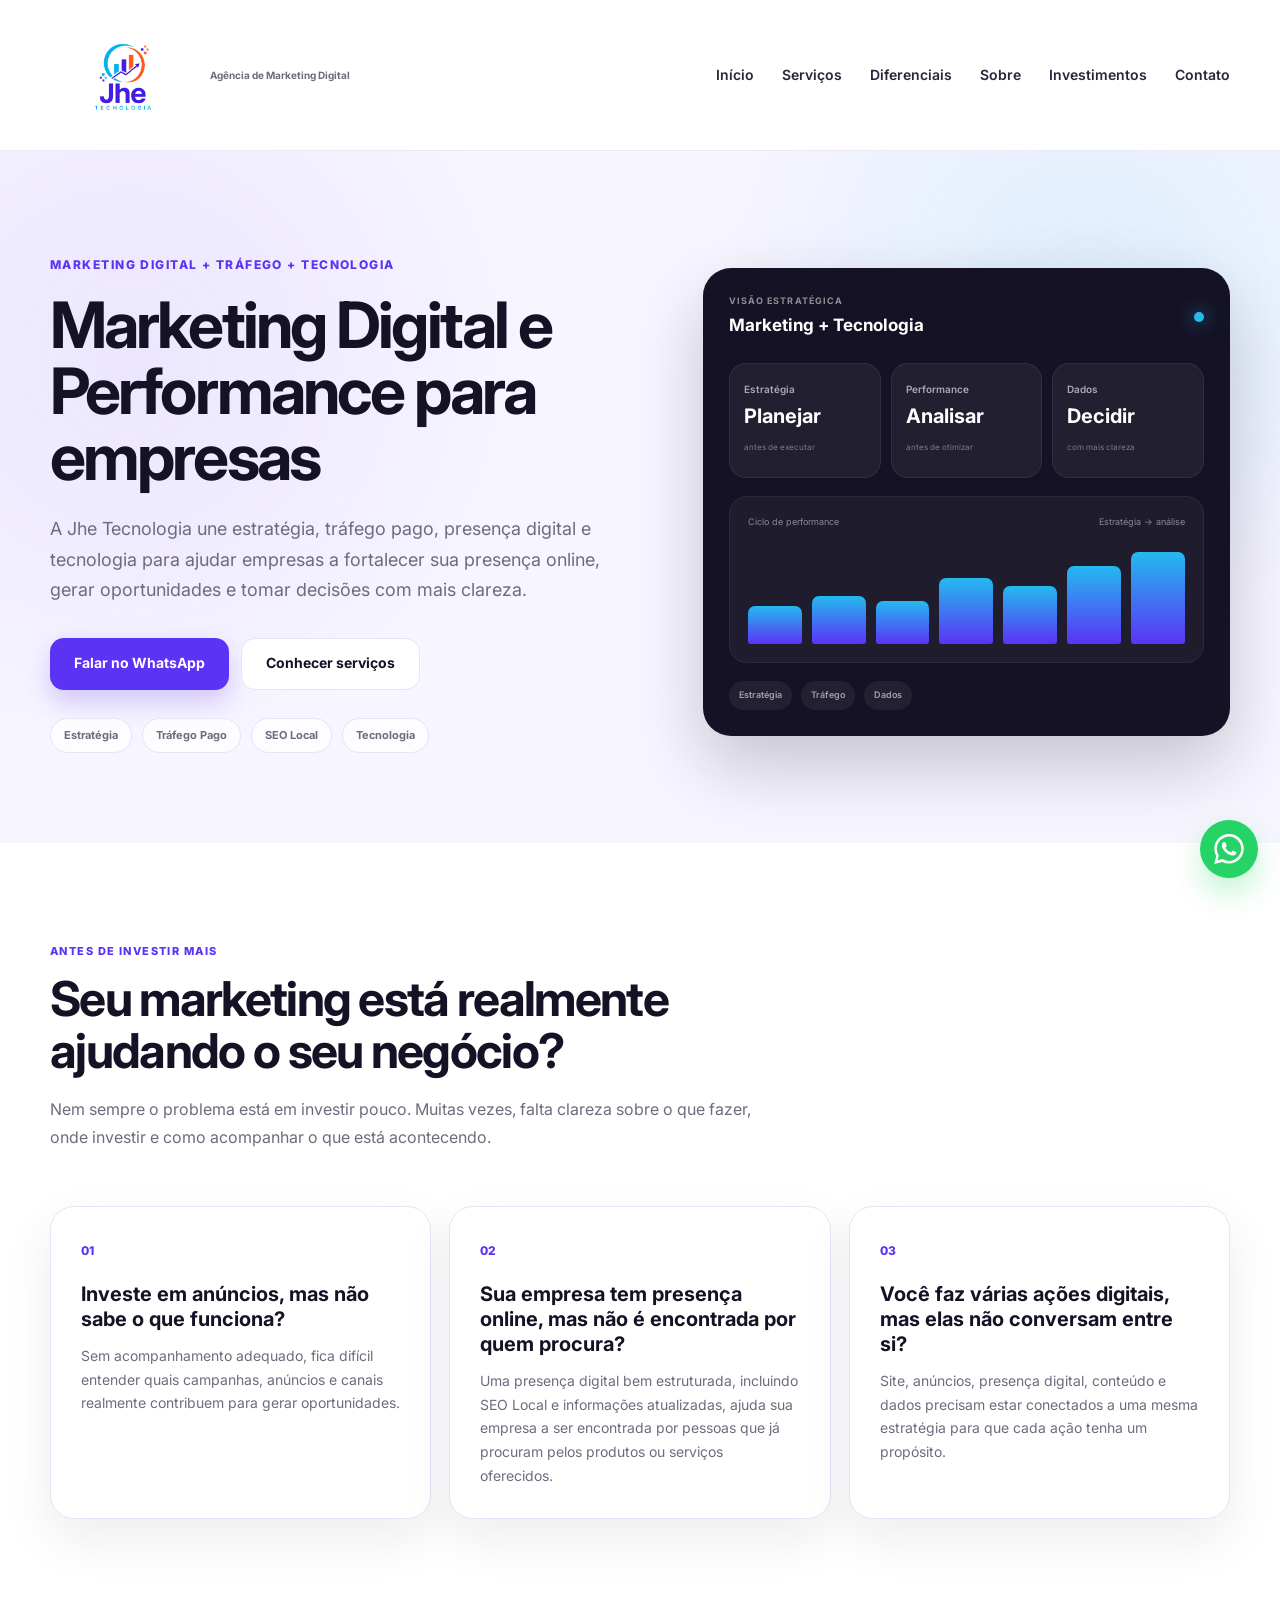
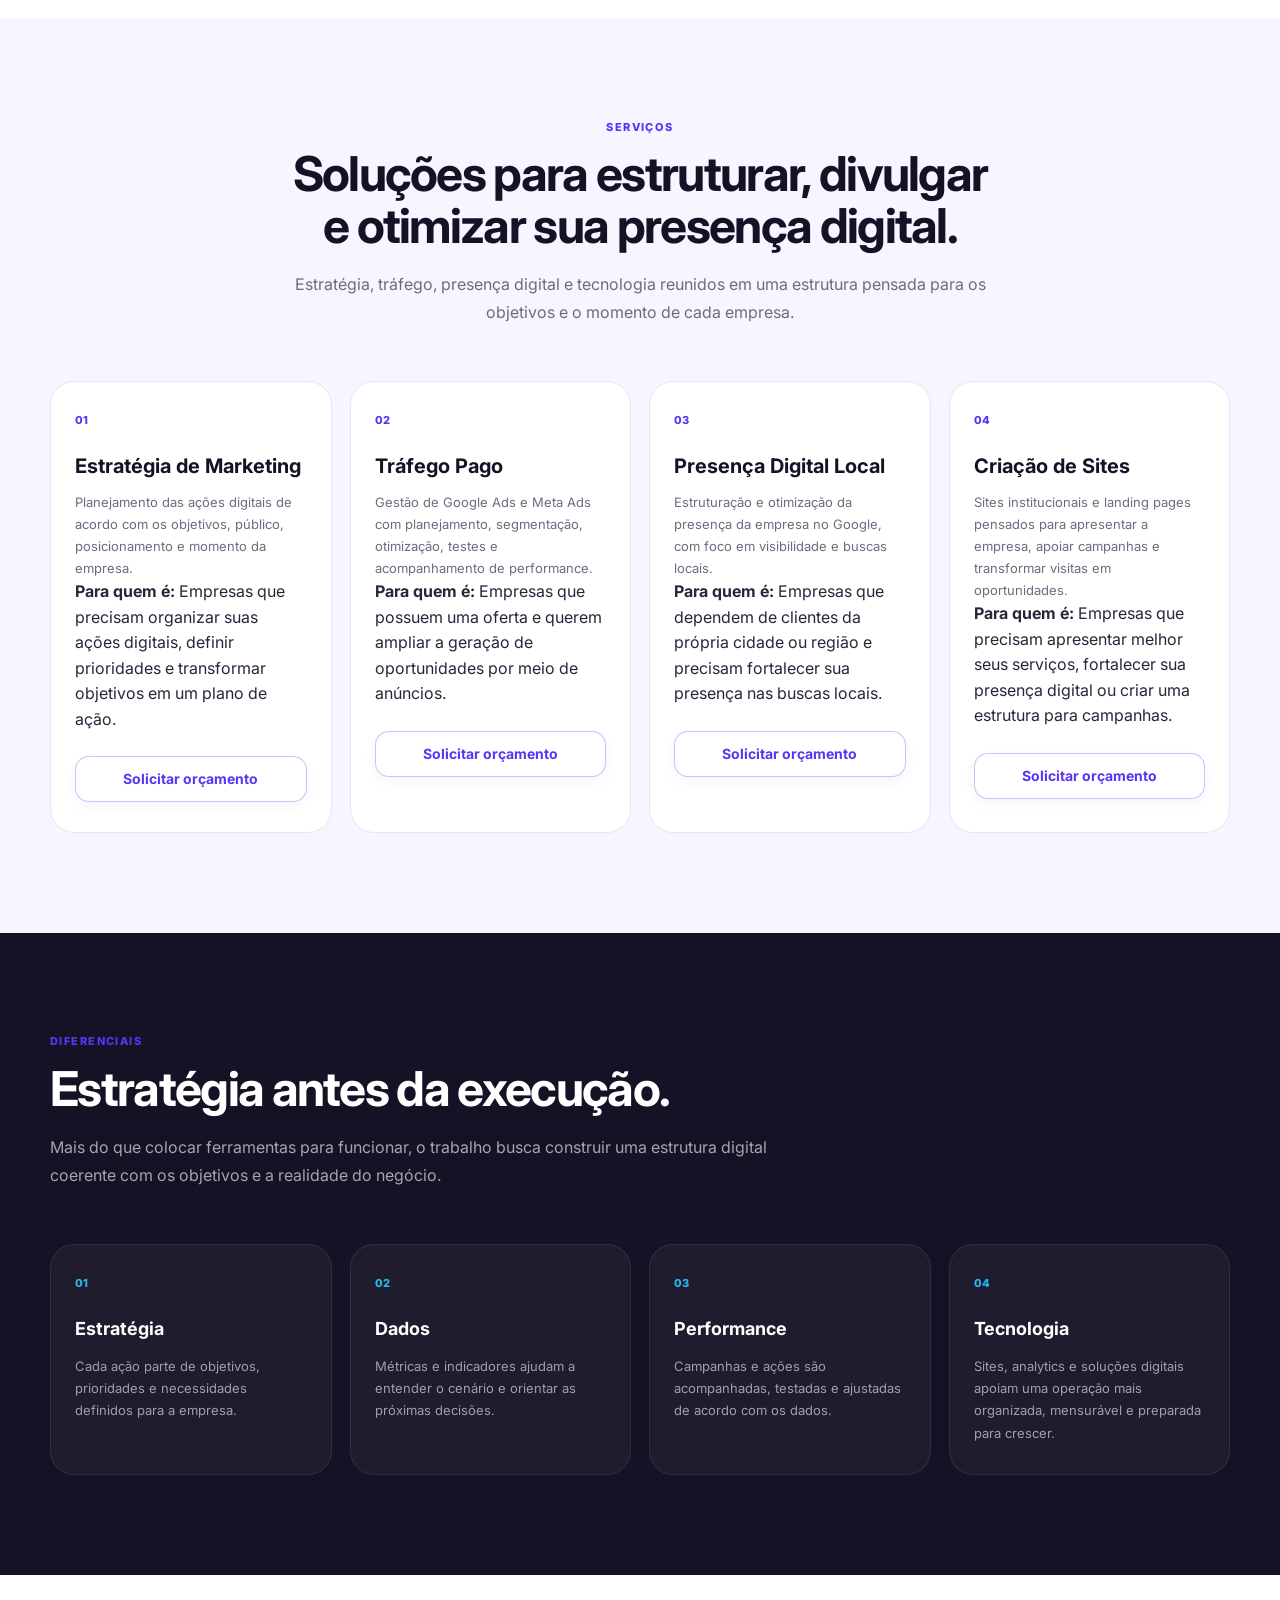
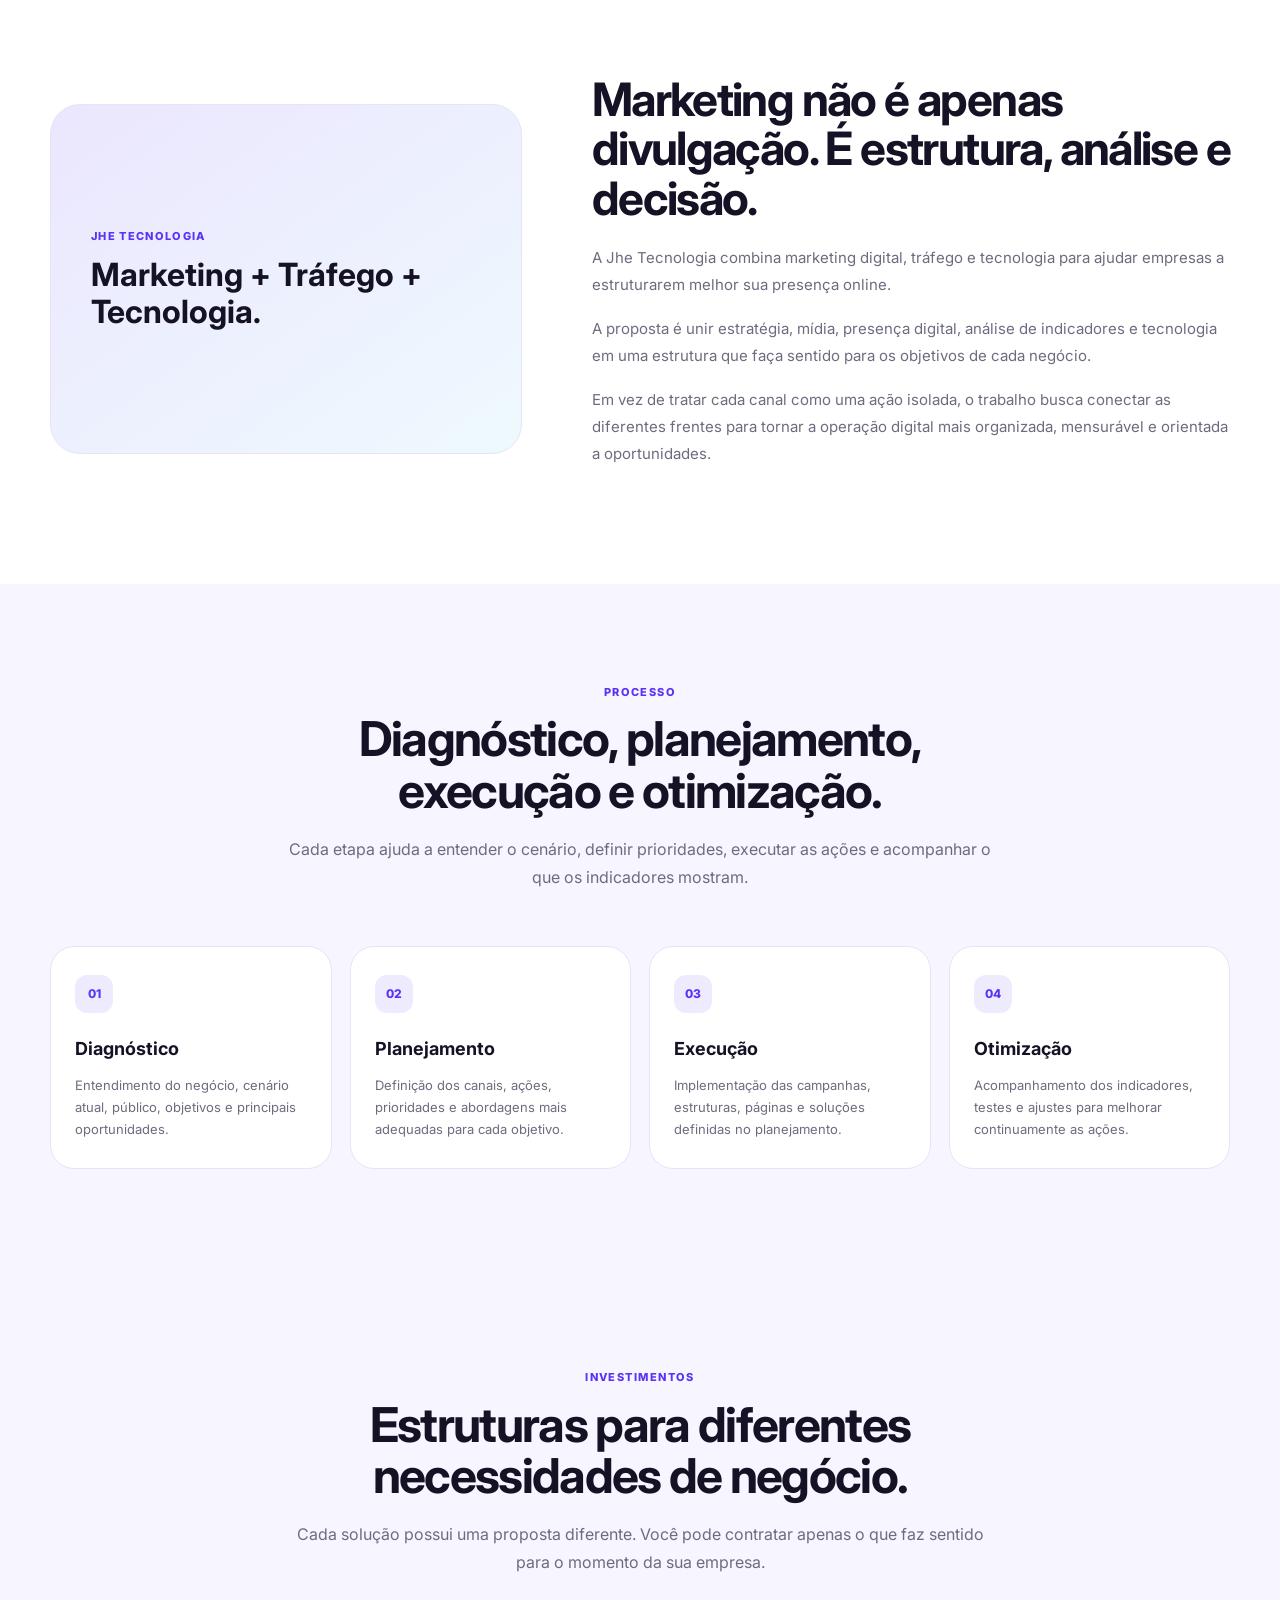
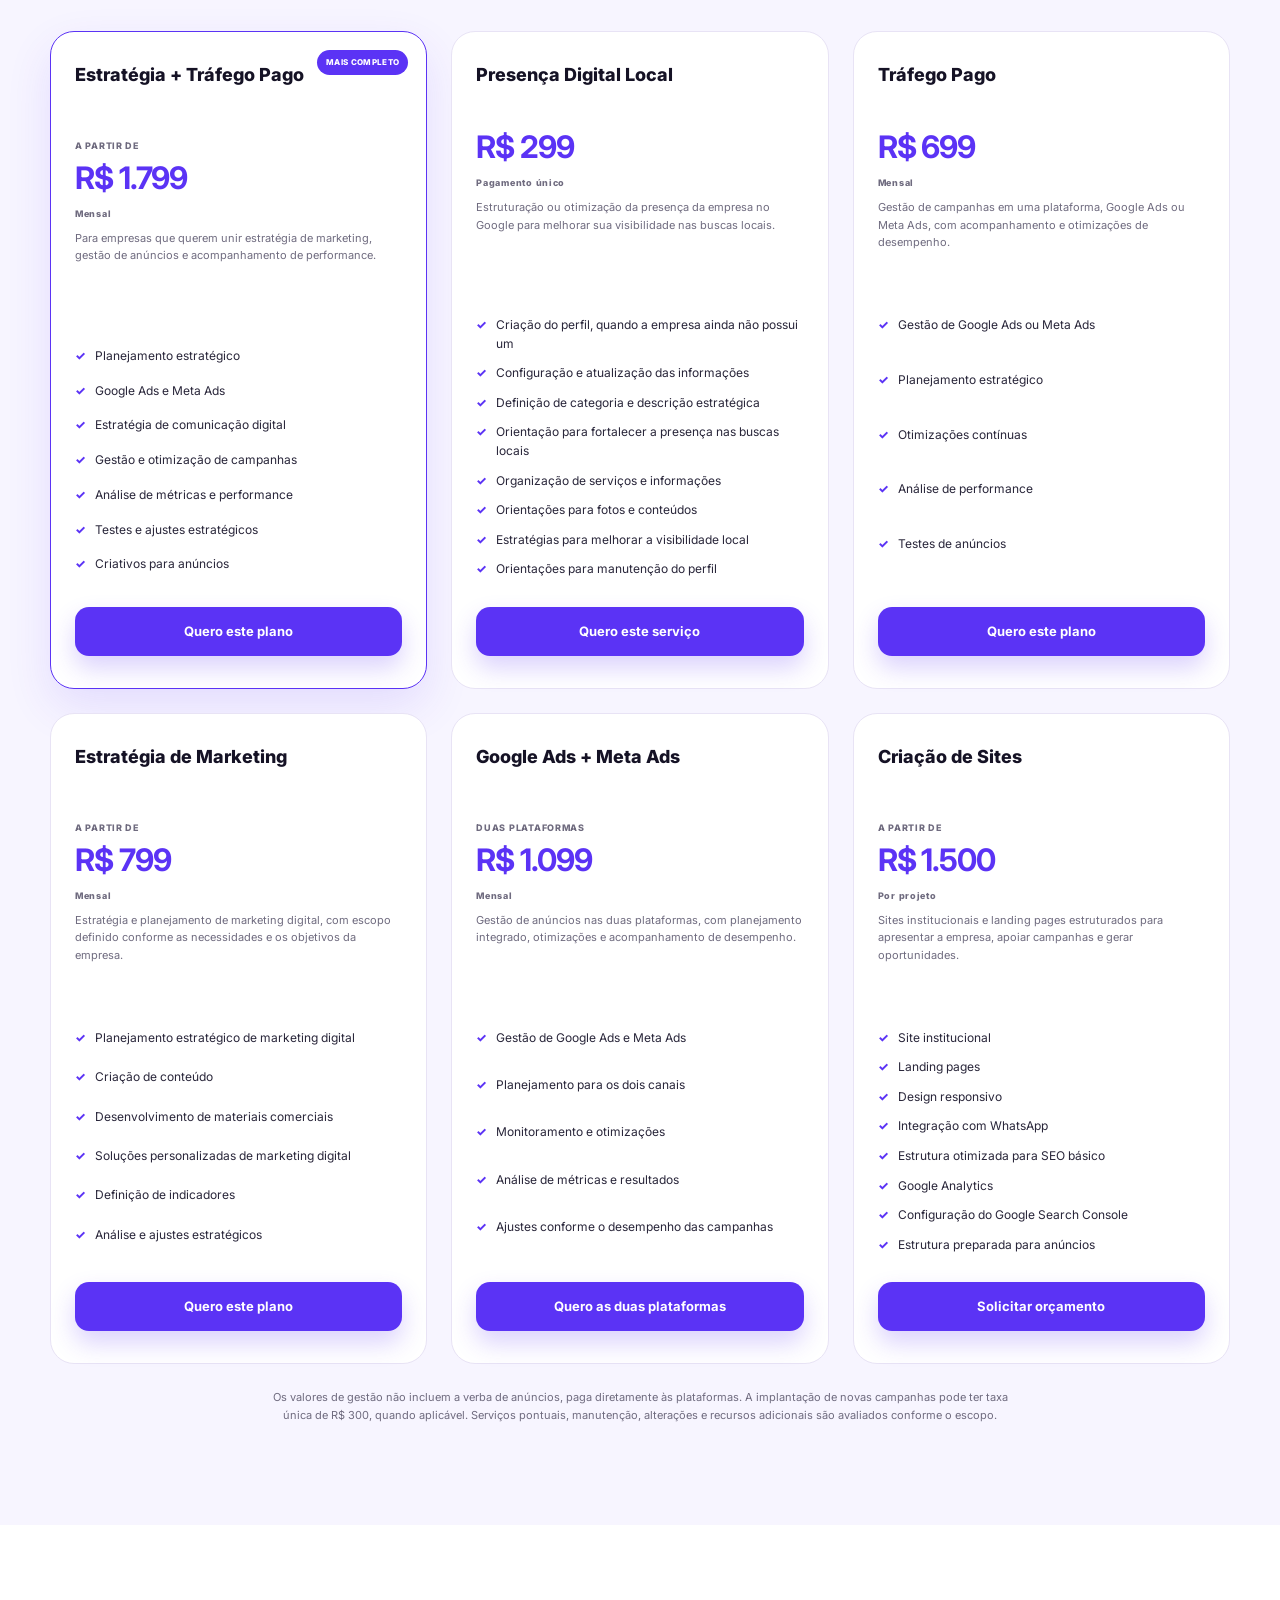
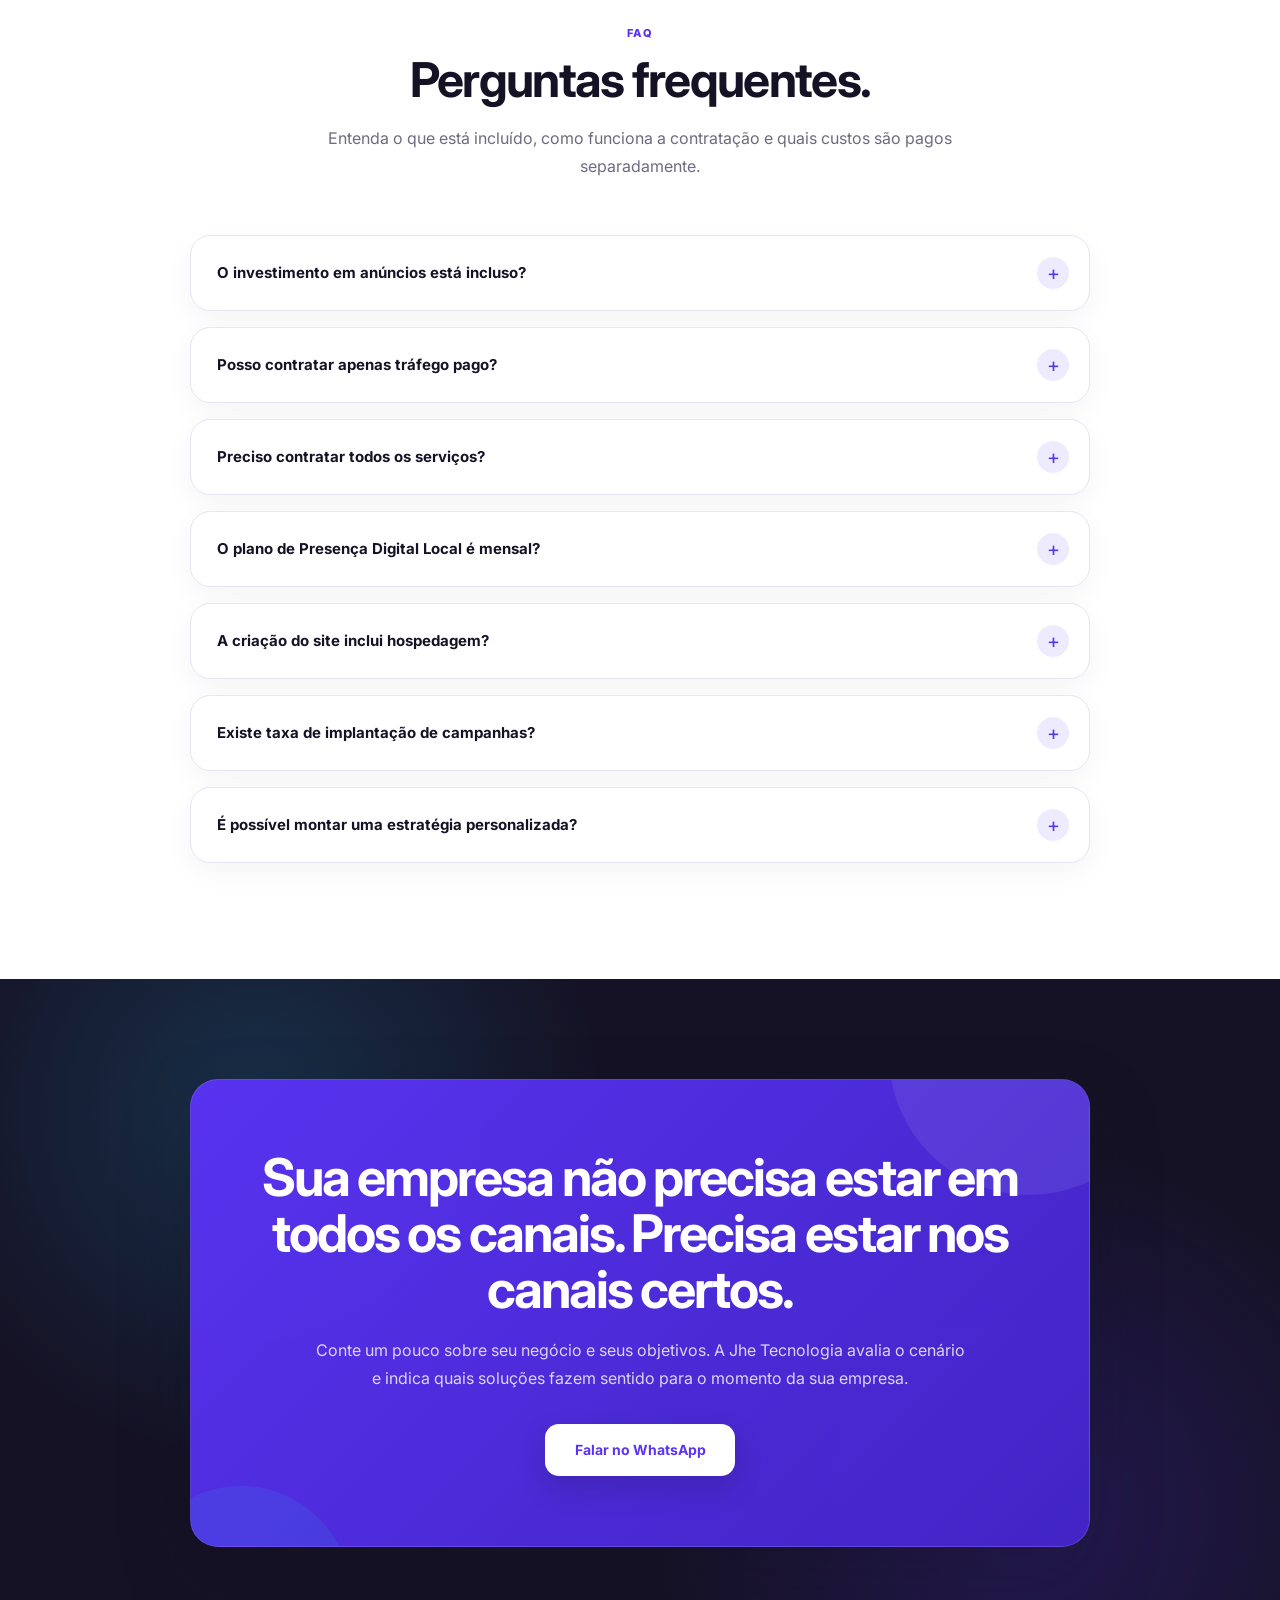
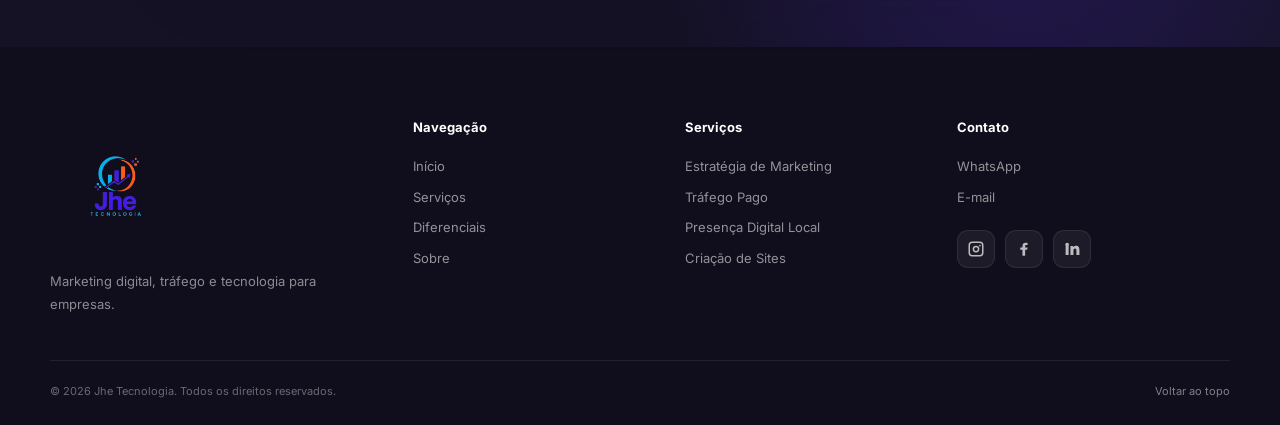
==== commit 7cff0ed0: "Update index.html" ====
--- a/index.html
+++ b/index.html
@@ -141,25 +141,44 @@
         href="estilos.css"
     >
     <style>
-        /* Grade de investimentos: 3 cards por linha no desktop */
-        .investments .plans-grid {
+        /* Grade de investimentos: 3 colunas no desktop, 2 no tablet e 1 no celular.
+           Estas regras ficam no próprio HTML para prevalecer sobre estilos antigos. */
+        html body #investimentos .container > .plans-grid {
             display: grid !important;
             grid-template-columns: repeat(3, minmax(0, 1fr)) !important;
-            align-items: stretch;
-            gap: 24px;
+            grid-auto-flow: row !important;
+            grid-auto-columns: auto !important;
+            justify-content: stretch !important;
+            align-items: stretch !important;
+            gap: 24px !important;
+            width: 100% !important;
+            max-width: 100% !important;
+            margin-inline: 0 !important;
         }
-        .investments .plans-grid > .plan {
-            min-width: 0;
-            width: 100%;
-            box-sizing: border-box;
+        html body #investimentos .container > .plans-grid > .plan,
+        html body #investimentos .container > .plans-grid > .plan.featured {
+            grid-column: auto !important;
+            grid-row: auto !important;
+            justify-self: stretch !important;
+            align-self: stretch !important;
+            width: 100% !important;
+            min-width: 0 !important;
+            max-width: none !important;
+            margin: 0 !important;
+            box-sizing: border-box !important;
+            display: flex !important;
+            flex-direction: column !important;
+        }
+        html body #investimentos .container > .plans-grid > .plan .btn {
+            margin-top: auto !important;
         }
         @media (max-width: 900px) {
-            .investments .plans-grid {
+            html body #investimentos .container > .plans-grid {
                 grid-template-columns: repeat(2, minmax(0, 1fr)) !important;
             }
         }
         @media (max-width: 600px) {
-            .investments .plans-grid {
+            html body #investimentos .container > .plans-grid {
                 grid-template-columns: minmax(0, 1fr) !important;
             }
         }
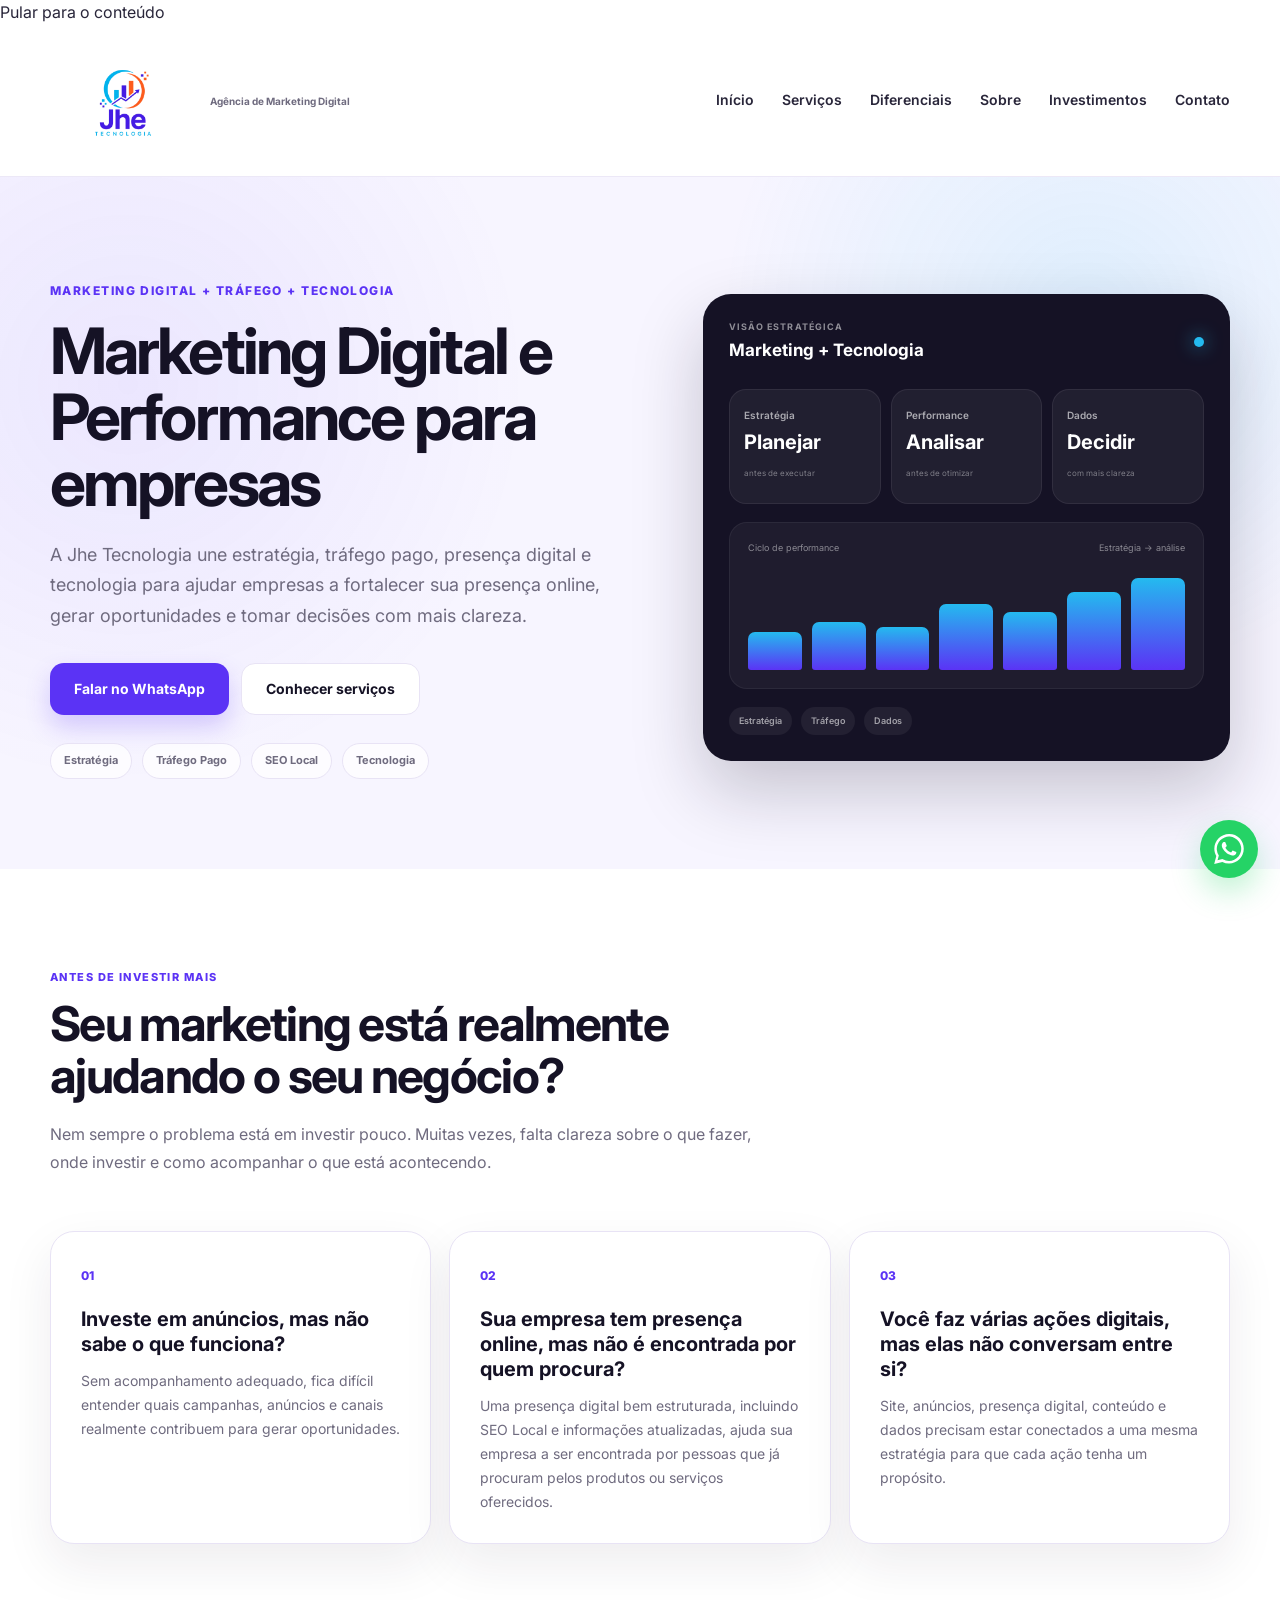
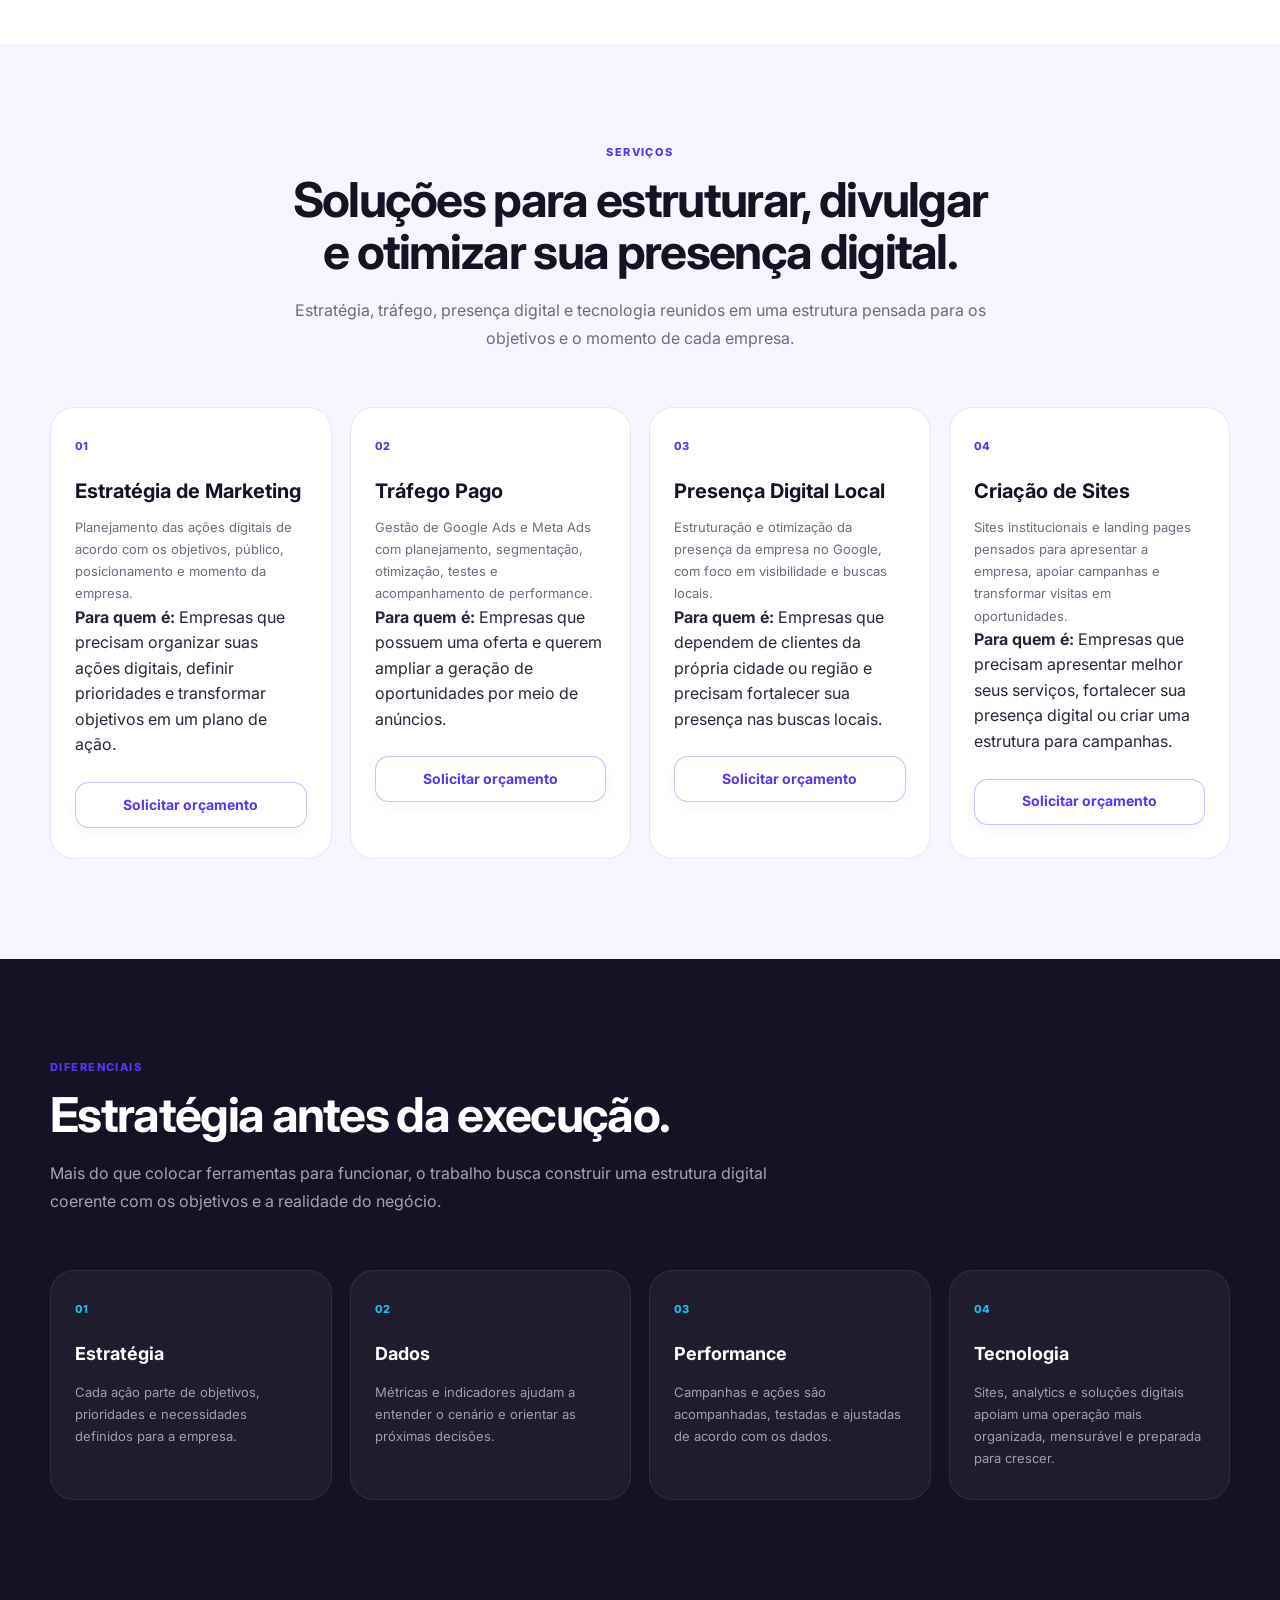
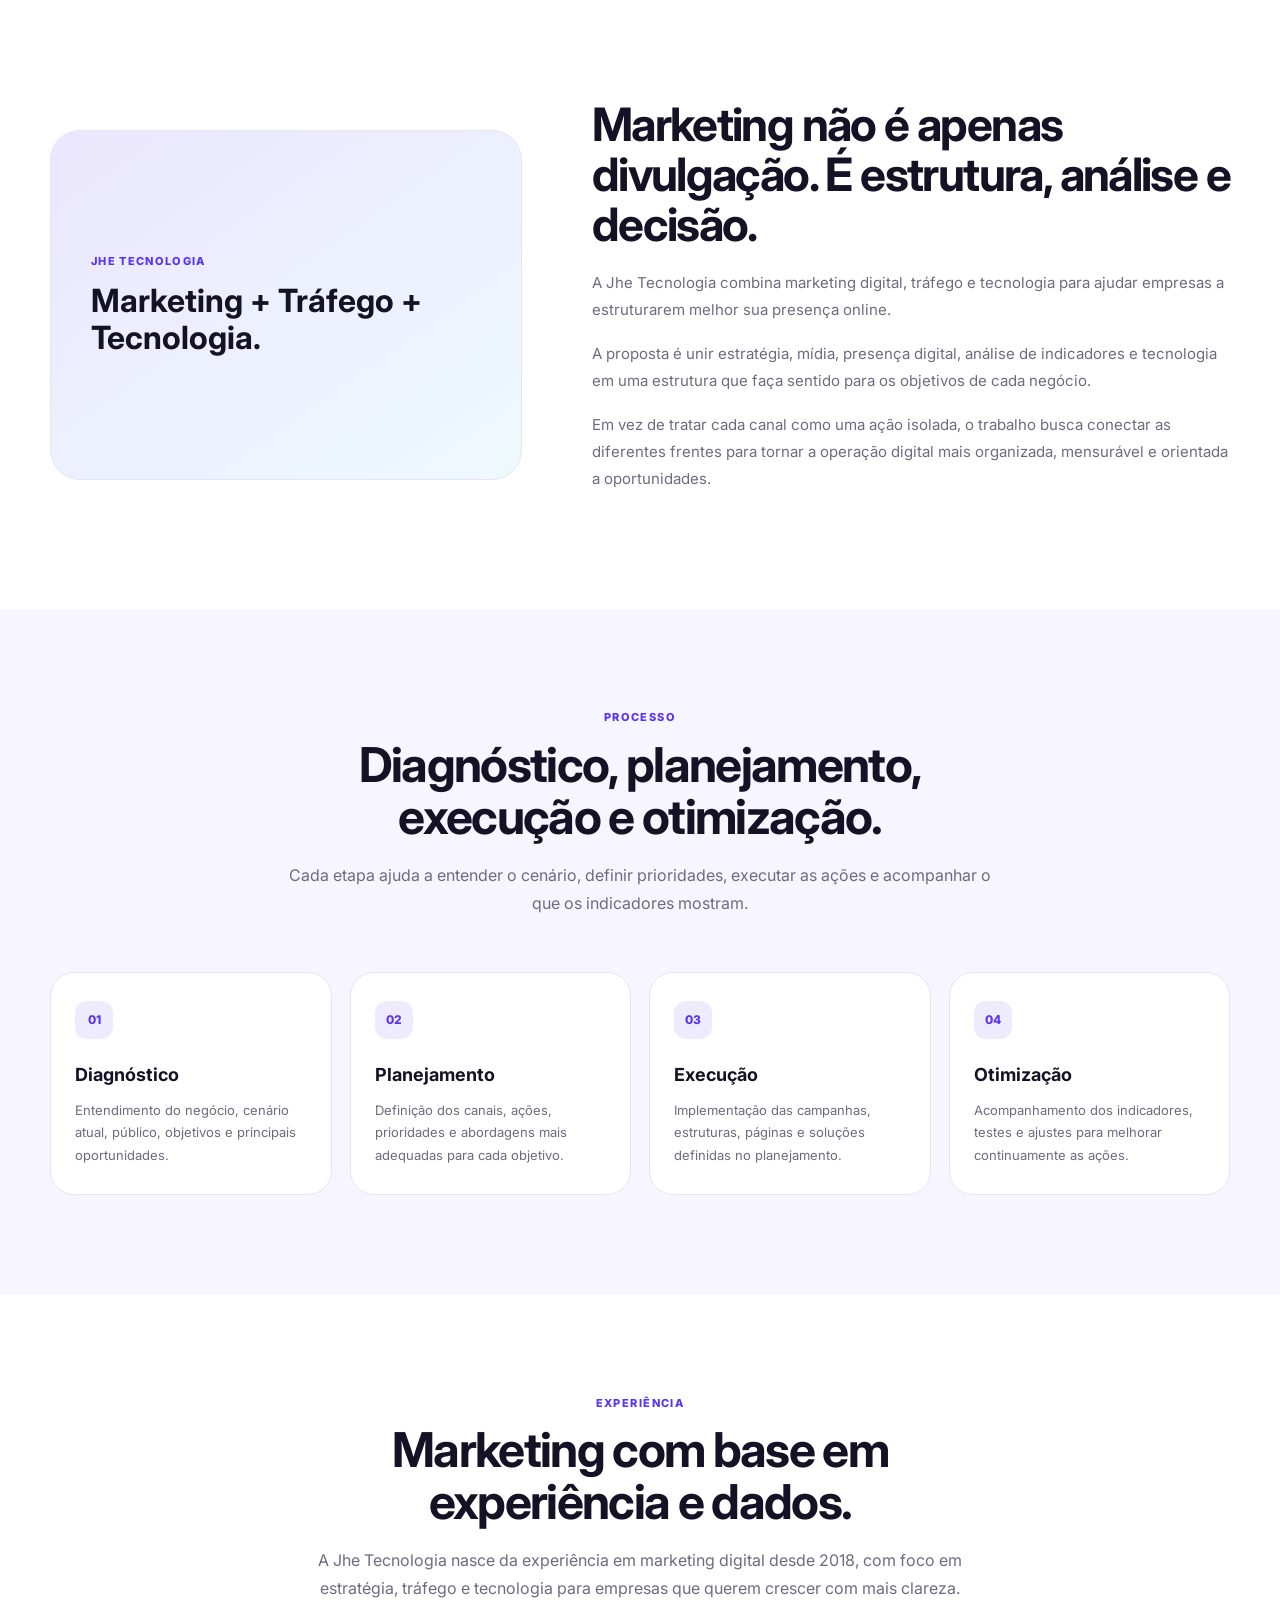
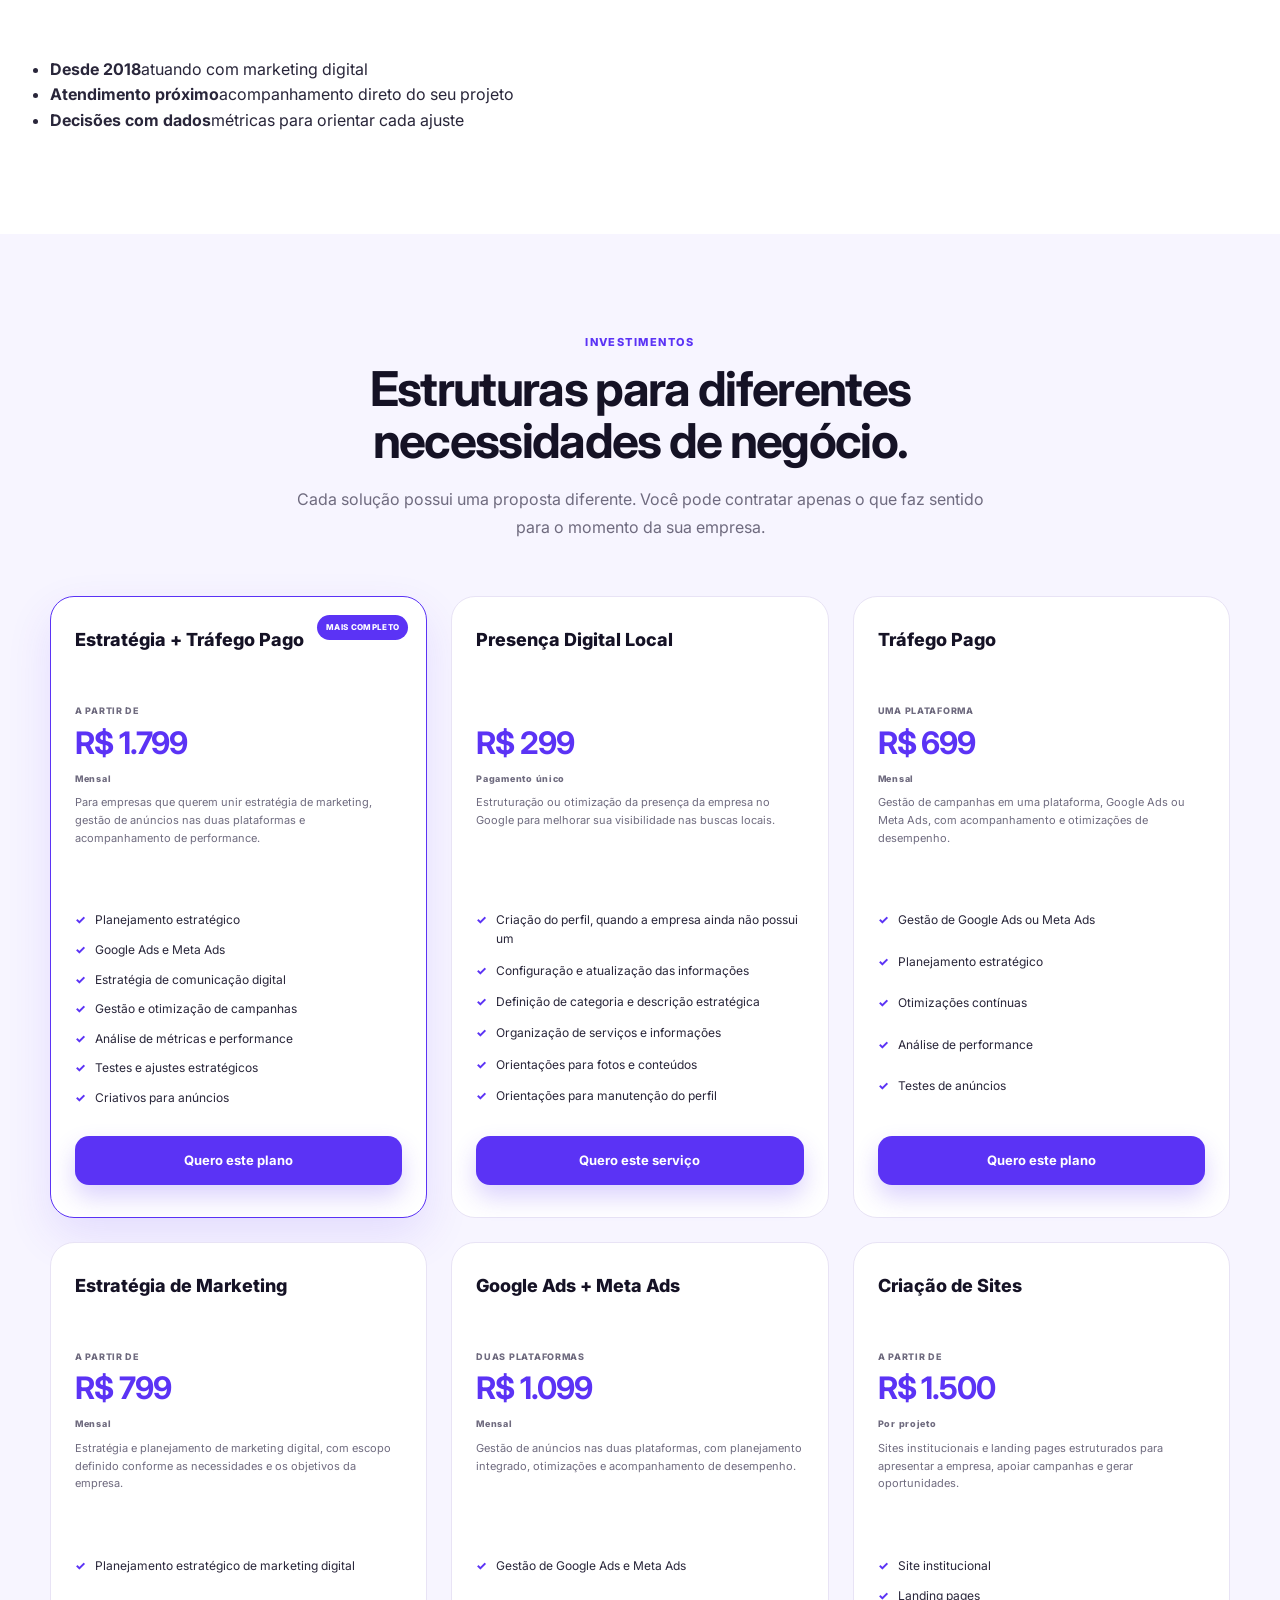
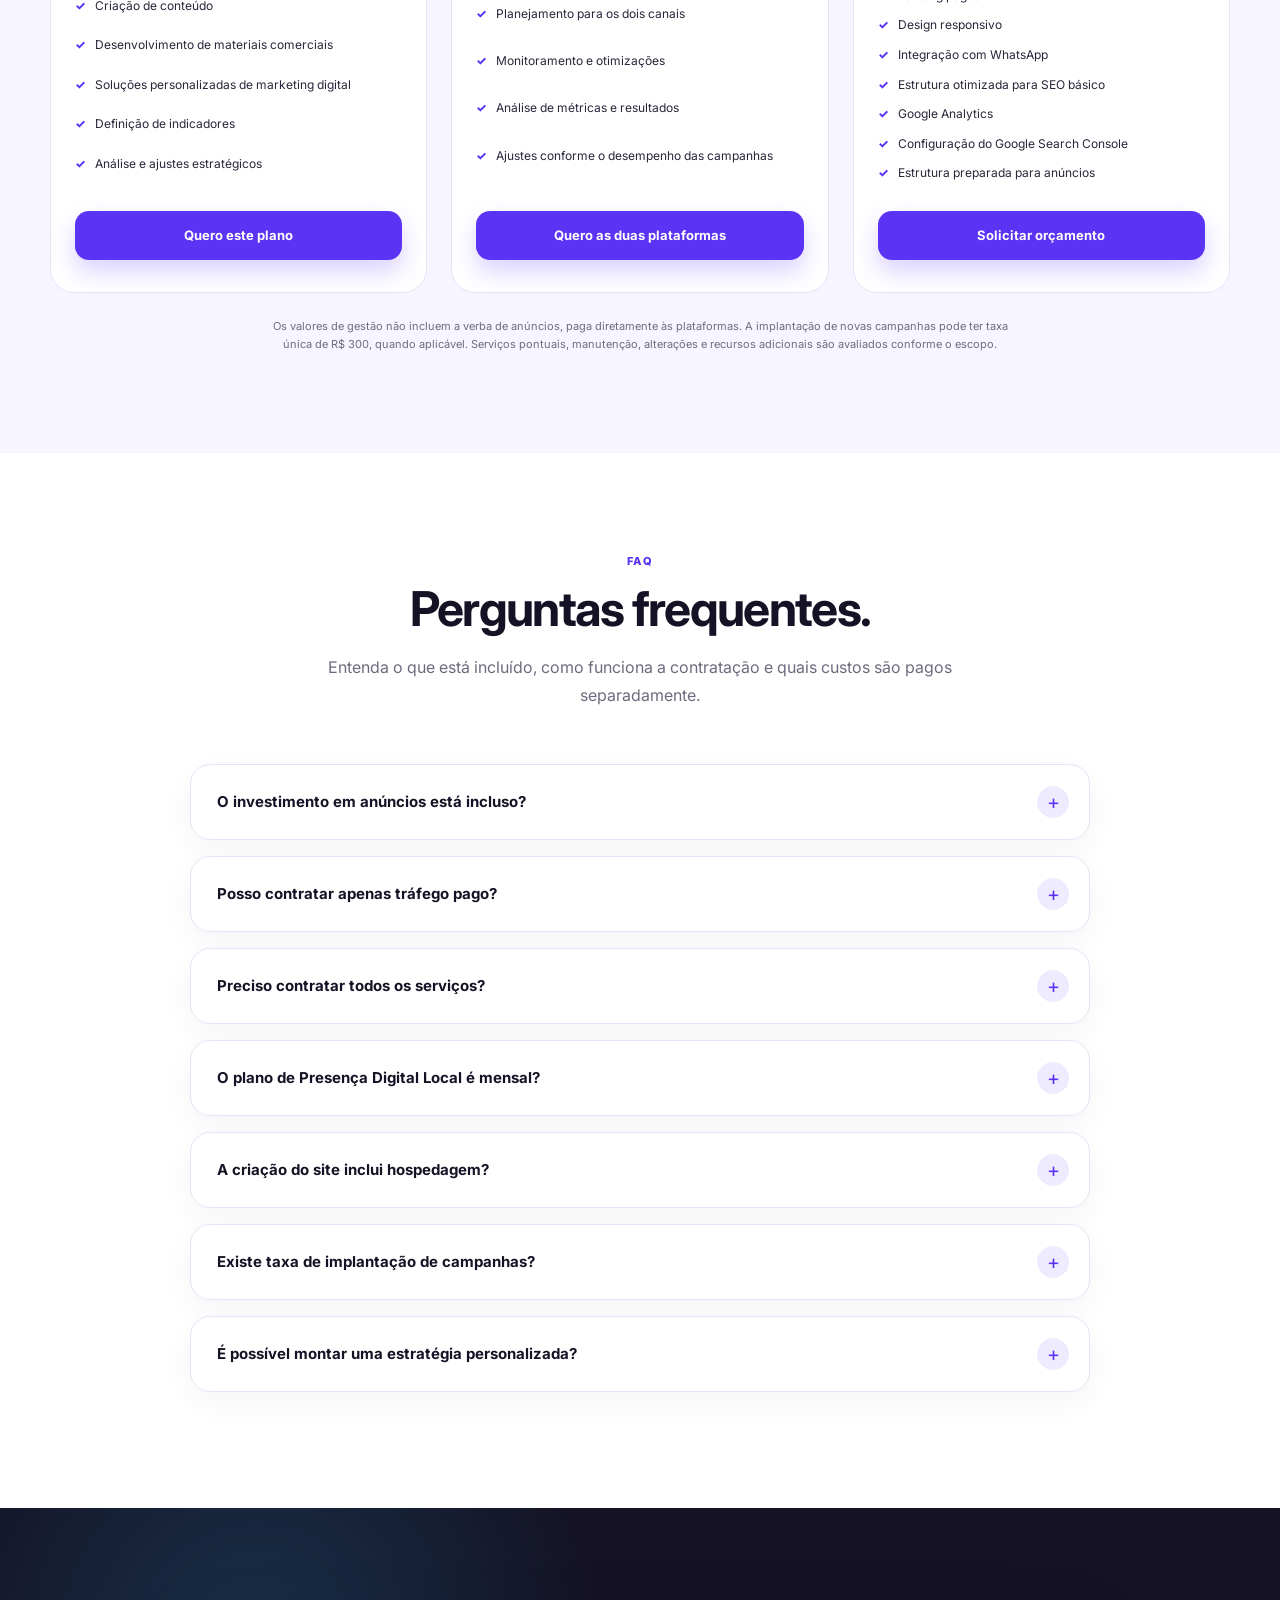
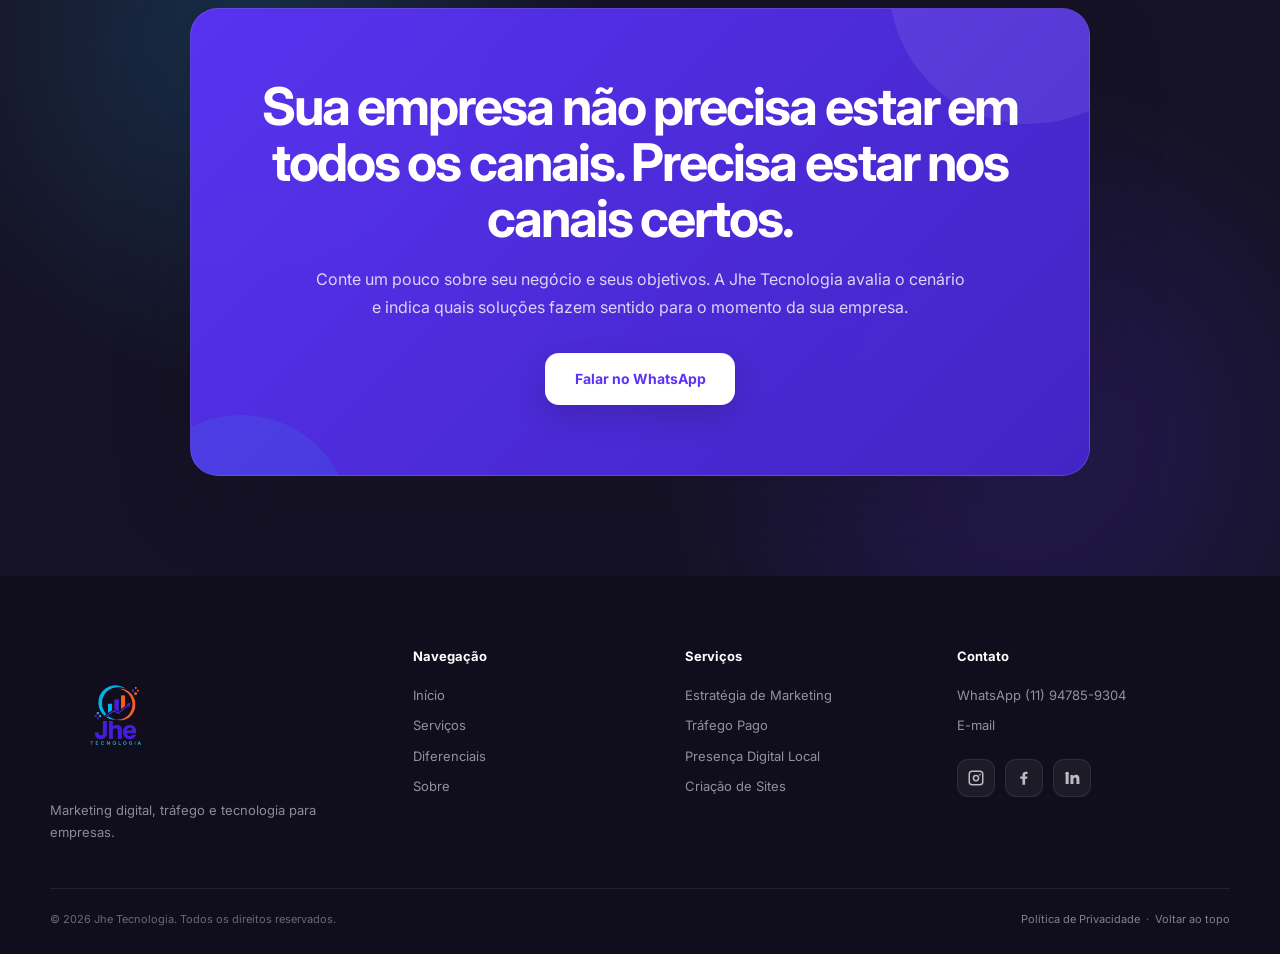
==== commit 689880f3: "Update index.html" ====
--- a/index.html
+++ b/index.html
@@ -4,145 +4,44 @@
 <head>
 
     <meta charset="UTF-8">
-
-    <meta
-        name="viewport"
-        content="width=device-width, initial-scale=1.0"
-    >
-
-
-    <!-- =====================================================
-         SEO PRINCIPAL
-         ===================================================== -->
-
-    <title>
-        Jhe Tecnologia | Marketing Digital, Tráfego Pago e Criação de Sites
-    </title>
-
-    <meta
-        name="description"
-        content="Jhe Tecnologia oferece estratégia de marketing digital, gestão de Google Ads e Meta Ads, presença digital local e criação de sites para empresas."
-    >
-
-    <meta
-        name="author"
-        content="Jhe Tecnologia"
-    >
-
-    <meta
-        name="robots"
-        content="index, follow"
-    >
-
-    <link
-        rel="canonical"
-        href="https://www.jhetecnologia.com.br/"
-    >
-
-    <link
-        rel="icon"
-        type="image/png"
-        href="Logo.png"
-    >
-
-
-    <!-- =====================================================
-         OPEN GRAPH
-         ===================================================== -->
-
-    <meta
-        property="og:type"
-        content="website"
-    >
-
-    <meta
-        property="og:title"
-        content="Jhe Tecnologia | Marketing Digital, Tráfego Pago e Criação de Sites"
-    >
-
-    <meta
-        property="og:description"
-        content="Jhe Tecnologia oferece estratégia de marketing digital, gestão de Google Ads e Meta Ads, presença digital local e criação de sites para empresas."
-    >
-
-    <meta
-        property="og:url"
-        content="https://www.jhetecnologia.com.br/"
-    >
-
-    <meta
-        property="og:site_name"
-        content="Jhe Tecnologia"
-    >
-
-    <meta
-        property="og:locale"
-        content="pt_BR"
-    >
-
-    <meta
-        property="og:image"
-        content="https://www.jhetecnologia.com.br/Logo.png"
-    >
-
-
-    <!-- =====================================================
-         TWITTER / X
-         ===================================================== -->
-
-    <meta
-        name="twitter:card"
-        content="summary_large_image"
-    >
-
-    <meta
-        name="twitter:title"
-        content="Jhe Tecnologia | Marketing Digital, Tráfego Pago e Criação de Sites"
-    >
-
-    <meta
-        name="twitter:description"
-        content="Estratégia de marketing, gestão de tráfego pago, presença digital local e criação de sites para empresas."
-    >
-
-    <meta
-        name="twitter:image"
-        content="https://www.jhetecnologia.com.br/Logo.png"
-    >
-
-
-    <!-- =====================================================
-         GOOGLE FONTS
-         ===================================================== -->
-
-    <link
-        rel="preconnect"
-        href="https://fonts.googleapis.com"
-    >
-
-    <link
-        rel="preconnect"
-        href="https://fonts.gstatic.com"
-        crossorigin
-    >
-
-    <link
-        href="https://fonts.googleapis.com/css2?family=Inter:wght@400;500;600;700;800&display=swap"
-        rel="stylesheet"
-    >
-
-
-    <!-- =====================================================
-         CSS
-         ===================================================== -->
-
-    <link
-        rel="stylesheet"
-        href="estilos.css"
-    >
+    <meta name="viewport" content="width=device-width, initial-scale=1.0">
+    <meta name="theme-color" content="#5B33F5">
+
+    <!-- SEO -->
+    <title>Jhe Tecnologia | Marketing Digital, Tráfego Pago e Criação de Sites</title>
+    <meta name="description" content="Jhe Tecnologia oferece estratégia de marketing digital, gestão de Google Ads e Meta Ads, presença digital local e criação de sites para empresas.">
+    <meta name="author" content="Jhe Tecnologia">
+    <meta name="robots" content="index, follow">
+    <link rel="canonical" href="https://www.jhetecnologia.com.br/">
+    <link rel="icon" type="image/png" href="Logo.png">
+
+    <!-- Open Graph -->
+    <meta property="og:type" content="website">
+    <meta property="og:title" content="Jhe Tecnologia | Marketing Digital, Tráfego Pago e Criação de Sites">
+    <meta property="og:description" content="Jhe Tecnologia oferece estratégia de marketing digital, gestão de Google Ads e Meta Ads, presença digital local e criação de sites para empresas.">
+    <meta property="og:url" content="https://www.jhetecnologia.com.br/">
+    <meta property="og:site_name" content="Jhe Tecnologia">
+    <meta property="og:locale" content="pt_BR">
+    <meta property="og:image" content="https://www.jhetecnologia.com.br/og-image.png">
+    <meta property="og:image:width" content="1200">
+    <meta property="og:image:height" content="630">
+    <meta property="og:image:alt" content="Jhe Tecnologia: marketing digital, tráfego e tecnologia">
+
+    <!-- Twitter / X -->
+    <meta name="twitter:card" content="summary_large_image">
+    <meta name="twitter:title" content="Jhe Tecnologia | Marketing Digital, Tráfego Pago e Criação de Sites">
+    <meta name="twitter:description" content="Estratégia de marketing, gestão de tráfego pago, presença digital local e criação de sites para empresas.">
+    <meta name="twitter:image" content="https://www.jhetecnologia.com.br/og-image.png">
+
+    <!-- Fontes -->
+    <link rel="preconnect" href="https://fonts.googleapis.com">
+    <link rel="preconnect" href="https://fonts.gstatic.com" crossorigin>
+    <link href="https://fonts.googleapis.com/css2?family=Inter:wght@400;500;600;700;800&display=swap" rel="stylesheet">
+
+    <!-- CSS -->
+    <link rel="stylesheet" href="estilos.css">
     <style>
-        /* Grade de investimentos: 3 colunas no desktop, 2 no tablet e 1 no celular.
-           Estas regras ficam no próprio HTML para prevalecer sobre estilos antigos. */
+        /* Grade de investimentos: 3 colunas no desktop, 2 no tablet e 1 no celular. */
         html body #investimentos .container > .plans-grid {
             display: grid !important;
             grid-template-columns: repeat(3, minmax(0, 1fr)) !important;
@@ -184,1841 +83,630 @@
         }
     </style>
 
-
-
-    <!-- =====================================================
-         GOOGLE ADS
-         ===================================================== -->
-
-    <script
-        async
-        src="https://www.googletagmanager.com/gtag/js?id=AW-17945711429"
-    ></script>
-
+    <!-- Google Ads -->
+    <script async src="https://www.googletagmanager.com/gtag/js?id=AW-17945711429"></script>
     <script>
-
         window.dataLayer = window.dataLayer || [];
-
-        function gtag() {
-            dataLayer.push(arguments);
-        }
-
+        function gtag() { dataLayer.push(arguments); }
         gtag("js", new Date());
-
         gtag("config", "AW-17945711429");
-
     </script>
 
-
-    <!-- =====================================================
-         DADOS ESTRUTURADOS
-         ===================================================== -->
-
+    <!-- Dados estruturados -->
     <script type="application/ld+json">
     {
-        "@context": "https://schema.org",
-        "@type": "Organization",
-        "name": "Jhe Tecnologia",
-        "url": "https://www.jhetecnologia.com.br/",
-        "logo": "https://www.jhetecnologia.com.br/Logo.png",
-        "description": "Jhe Tecnologia oferece estratégia de marketing digital, gestão de tráfego pago, presença digital local e criação de sites para empresas.",
-        "sameAs": [
+      "@context": "https://schema.org",
+      "@graph": [
+        {
+          "@type": "ProfessionalService",
+          "@id": "https://www.jhetecnologia.com.br/#empresa",
+          "name": "Jhe Tecnologia",
+          "url": "https://www.jhetecnologia.com.br/",
+          "logo": "https://www.jhetecnologia.com.br/Logo.png",
+          "image": "https://www.jhetecnologia.com.br/og-image.png",
+          "description": "Jhe Tecnologia oferece estratégia de marketing digital, gestão de Google Ads e Meta Ads, presença digital local e criação de sites para empresas.",
+          "telephone": "+55 11 94785-9304",
+          "sameAs": [
             "https://www.instagram.com/jhe.tecnologia/",
             "https://www.facebook.com/contatojhe.tecnologia",
             "https://www.linkedin.com/company/jhe-tecnologia/"
-        ]
+          ]
+        },
+        {
+          "@type": "FAQPage",
+          "mainEntity": [
+        {"@type": "Question", "name": "O investimento em anúncios está incluso?", "acceptedAnswer": {"@type": "Answer", "text": "Não. O valor do gerenciamento é referente ao serviço de gestão. O investimento em Google Ads ou Meta Ads é definido e pago separadamente pelo cliente."}},
+        {"@type": "Question", "name": "Posso contratar apenas tráfego pago?", "acceptedAnswer": {"@type": "Answer", "text": "Sim. Você pode contratar a gestão de Google Ads ou Meta Ads por R$ 699 mensais, ou a gestão das duas plataformas por R$ 1.099 mensais. A recomendação depende dos objetivos e da estratégia da empresa."}},
+        {"@type": "Question", "name": "Preciso contratar todos os serviços?", "acceptedAnswer": {"@type": "Answer", "text": "Não. Cada solução pode ser contratada de forma independente, de acordo com o momento, os objetivos e as necessidades da empresa."}},
+        {"@type": "Question", "name": "O plano de Presença Digital Local é mensal?", "acceptedAnswer": {"@type": "Answer", "text": "Não. A Presença Digital Local tem valor de R$ 299 e é um serviço de pagamento único."}},
+        {"@type": "Question", "name": "A criação do site inclui hospedagem?", "acceptedAnswer": {"@type": "Answer", "text": "O projeto inclui a publicação do site em uma estrutura compatível com suas necessidades. O domínio é contratado e pago pelo cliente. Recursos adicionais ou integrações específicas podem ser orçados separadamente."}},
+        {"@type": "Question", "name": "Existe taxa de implantação de campanhas?", "acceptedAnswer": {"@type": "Answer", "text": "A implantação de novas campanhas pode ter uma taxa única de R$ 300, quando aplicável. Essa condição é informada antes do início do serviço."}},
+        {"@type": "Question", "name": "É possível montar uma estratégia personalizada?", "acceptedAnswer": {"@type": "Answer", "text": "Sim. Os serviços podem ser avaliados de acordo com o momento, objetivos e necessidades específicas da empresa."}}
+          ]
+        }
+      ]
     }
     </script>
 
 </head>
 
-
 <body>
 
-
-    <!-- =====================================================
-         HEADER
-         ===================================================== -->
-
+    <a class="skip-link" href="#conteudo">Pular para o conteúdo</a>
+
+    <!-- HEADER -->
     <header class="header">
-
         <div class="container header-content">
 
-            <a
-                href="#inicio"
-                class="logo"
-                aria-label="Jhe Tecnologia"
-            >
-
-                <img
-                    src="Logo.png"
-                    alt="Jhe Tecnologia"
-                    class="logo-image"
-                >
-
-                <span class="logo-subtitle">
-                    Agência de Marketing Digital
-                </span>
-
+            <a href="#inicio" class="logo" aria-label="Jhe Tecnologia">
+                <img src="Logo.png" alt="Jhe Tecnologia" class="logo-image">
+                <span class="logo-subtitle">Agência de Marketing Digital</span>
             </a>
 
-
-            <button
-                class="menu-toggle"
-                aria-label="Abrir menu"
-                aria-expanded="false"
-                type="button"
-            >
-
+            <button class="menu-toggle" aria-label="Abrir menu" aria-expanded="false" type="button">
                 <span></span>
                 <span></span>
                 <span></span>
-
             </button>
 
-
-            <nav class="nav">
-
-                <a href="#inicio">
-                    Início
-                </a>
-
-                <a href="#servicos">
-                    Serviços
-                </a>
-
-                <a href="#diferenciais">
-                    Diferenciais
-                </a>
-
-                <a href="#sobre">
-                    Sobre
-                </a>
-
-                <a href="#investimentos">
-                    Investimentos
-                </a>
-
-                <a href="#contato">
-                    Contato
-                </a>
-
+            <nav class="nav" aria-label="Navegação principal">
+                <a href="#inicio">Início</a>
+                <a href="#servicos">Serviços</a>
+                <a href="#diferenciais">Diferenciais</a>
+                <a href="#sobre">Sobre</a>
+                <a href="#investimentos">Investimentos</a>
+                <a href="#contato">Contato</a>
             </nav>
 
         </div>
-
     </header>
 
-
-
-    <main>
-
-
-        <!-- =================================================
-             HERO
-             ================================================= -->
-
-        <section
-            class="hero"
-            id="inicio"
-        >
-
+    <main id="conteudo">
+
+        <!-- HERO -->
+        <section class="hero" id="inicio">
             <div class="container hero-grid">
 
-
                 <div class="hero-content reveal">
-
-
-                    <span class="eyebrow">
-                        MARKETING DIGITAL + TRÁFEGO + TECNOLOGIA
-                    </span>
-
-
-                    <h1>
-                        Marketing Digital e Performance para empresas
-                    </h1>
-
-
+                    <span class="eyebrow">MARKETING DIGITAL + TRÁFEGO + TECNOLOGIA</span>
+                    <h1>Marketing Digital e Performance para empresas</h1>
                     <p>
-                        A Jhe Tecnologia une estratégia, tráfego pago,
-                        presença digital e tecnologia para ajudar empresas
-                        a fortalecer sua presença online, gerar oportunidades
-                        e tomar decisões com mais clareza.
+                        A Jhe Tecnologia une estratégia, tráfego pago, presença digital
+                        e tecnologia para ajudar empresas a fortalecer sua presença online,
+                        gerar oportunidades e tomar decisões com mais clareza.
                     </p>
-
-
                     <div class="hero-buttons">
-
-
-                        <a
-                            href="https://wa.me/5511947859304?text=Olá!%20Gostaria%20de%20conhecer%20os%20serviços%20da%20Jhe%20Tecnologia."
-                            class="btn btn-primary"
-                            target="_blank"
-                            rel="noopener"
-                        >
-                            Falar no WhatsApp
-                        </a>
-
-
-                        <a
-                            href="#servicos"
-                            class="btn btn-secondary"
-                        >
-                            Conhecer serviços
-                        </a>
-
-
+                        <a href="https://wa.me/5511947859304?text=Ol%C3%A1%21%20Gostaria%20de%20conhecer%20os%20servi%C3%A7os%20da%20Jhe%20Tecnologia." class="btn btn-primary" target="_blank" rel="noopener">Falar no WhatsApp</a>
+                        <a href="#servicos" class="btn btn-secondary">Conhecer serviços</a>
                     </div>
-
-
                     <div class="hero-trust">
-
-                        <span>
-                            Estratégia
-                        </span>
-
-                        <span>
-                            Tráfego Pago
-                        </span>
-
-                        <span>
-                            SEO Local
-                        </span>
-
-                        <span>
-                            Tecnologia
-                        </span>
-
+                        <span>Estratégia</span>
+                        <span>Tráfego Pago</span>
+                        <span>SEO Local</span>
+                        <span>Tecnologia</span>
                     </div>
-
-
-                </div>
-
-
-
-                <!-- DASHBOARD -->
+                </div>
 
                 <div class="hero-visual reveal">
-
-                    <div class="dashboard">
-
-
+                    <div class="dashboard" aria-hidden="true">
                         <div class="dashboard-top">
-
                             <div>
-
-                                <small>
-                                    VISÃO ESTRATÉGICA
-                                </small>
-
-                                <strong>
-                                    Marketing + Tecnologia
-                                </strong>
-
+                                <small>VISÃO ESTRATÉGICA</small>
+                                <strong>Marketing + Tecnologia</strong>
                             </div>
-
                             <span class="dashboard-dot"></span>
-
-                        </div>
-
-
+                        </div>
                         <div class="metrics">
-
-
-                            <div class="metric">
-
-                                <span>
-                                    Estratégia
-                                </span>
-
-                                <strong>
-                                    Planejar
-                                </strong>
-
-                                <small>
-                                    antes de executar
-                                </small>
-
+                            <div class="metric"><span>Estratégia</span><strong>Planejar</strong><small>antes de executar</small></div>
+                            <div class="metric"><span>Performance</span><strong>Analisar</strong><small>antes de otimizar</small></div>
+                            <div class="metric"><span>Dados</span><strong>Decidir</strong><small>com mais clareza</small></div>
+                        </div>
+                        <div class="chart-area">
+                            <div class="chart-labels">
+                                <span>Ciclo de performance</span>
+                                <span>Estratégia → análise</span>
                             </div>
-
-
-                            <div class="metric">
-
-                                <span>
-                                    Performance
-                                </span>
-
-                                <strong>
-                                    Analisar
-                                </strong>
-
-                                <small>
-                                    antes de otimizar
-                                </small>
-
-                            </div>
-
-
-                            <div class="metric">
-
-                                <span>
-                                    Dados
-                                </span>
-
-                                <strong>
-                                    Decidir
-                                </strong>
-
-                                <small>
-                                    com mais clareza
-                                </small>
-
-                            </div>
-
-
-                        </div>
-
-
-                        <div class="chart-area">
-
-
-                            <div class="chart-labels">
-
-                                <span>
-                                    Ciclo de performance
-                                </span>
-
-                                <span>
-                                    Estratégia → análise
-                                </span>
-
-                            </div>
-
-
-                            <div class="chart">
-
-                                <i></i>
-                                <i></i>
-                                <i></i>
-                                <i></i>
-                                <i></i>
-                                <i></i>
-                                <i></i>
-
-                            </div>
-
-
-                        </div>
-
-
+                            <div class="chart"><i></i><i></i><i></i><i></i><i></i><i></i><i></i></div>
+                        </div>
                         <div class="dashboard-footer">
-
-                            <span>
-                                Estratégia
-                            </span>
-
-                            <span>
-                                Tráfego
-                            </span>
-
-                            <span>
-                                Dados
-                            </span>
-
-                        </div>
-
-
+                            <span>Estratégia</span>
+                            <span>Tráfego</span>
+                            <span>Dados</span>
+                        </div>
                     </div>
-
-                </div>
-
-
-            </div>
-
-        </section>
-
-
-
-        <!-- =================================================
-             PROBLEMAS
-             ================================================= -->
-
+                </div>
+
+            </div>
+        </section>
+
+        <!-- PROBLEMAS -->
         <section class="section">
-
             <div class="container">
-
-
                 <div class="section-heading reveal">
-
-
-                    <span class="section-kicker">
-                        ANTES DE INVESTIR MAIS
-                    </span>
-
-
-                    <h2>
-                        Seu marketing está realmente
-                        ajudando o seu negócio?
-                    </h2>
-
-
+                    <span class="section-kicker">ANTES DE INVESTIR MAIS</span>
+                    <h2>Seu marketing está realmente ajudando o seu negócio?</h2>
                     <p>
-                        Nem sempre o problema está em investir pouco.
-                        Muitas vezes, falta clareza sobre o que fazer,
-                        onde investir e como acompanhar o que está acontecendo.
+                        Nem sempre o problema está em investir pouco. Muitas vezes, falta clareza
+                        sobre o que fazer, onde investir e como acompanhar o que está acontecendo.
                     </p>
-
-
-                </div>
-
-
-
+                </div>
                 <div class="pain-grid">
 
-
                     <article class="pain-card reveal">
-
-                        <span class="pain-number">
-                            01
-                        </span>
-
-
-                        <h3>
-                            Investe em anúncios,
-                            mas não sabe o que funciona?
-                        </h3>
-
-
-                        <p>
-                            Sem acompanhamento adequado, fica difícil
-                            entender quais campanhas, anúncios e canais
-                            realmente contribuem para gerar oportunidades.
-                        </p>
-
-                    </article>
-
-
+                        <span class="pain-number">01</span>
+                        <h3>Investe em anúncios, mas não sabe o que funciona?</h3>
+                        <p>Sem acompanhamento adequado, fica difícil entender quais campanhas, anúncios e canais realmente contribuem para gerar oportunidades.</p>
+                    </article>
 
                     <article class="pain-card reveal">
-
-                        <span class="pain-number">
-                            02
-                        </span>
-
-
-                        <h3>
-                            Sua empresa tem presença online,
-                            mas não é encontrada por quem procura?
-                        </h3>
-
-
-                        <p>
-                            Uma presença digital bem estruturada, incluindo
-                            SEO Local e informações atualizadas, ajuda sua
-                            empresa a ser encontrada por pessoas que já
-                            procuram pelos produtos ou serviços oferecidos.
-                        </p>
-
-                    </article>
-
-
+                        <span class="pain-number">02</span>
+                        <h3>Sua empresa tem presença online, mas não é encontrada por quem procura?</h3>
+                        <p>Uma presença digital bem estruturada, incluindo SEO Local e informações atualizadas, ajuda sua empresa a ser encontrada por pessoas que já procuram pelos produtos ou serviços oferecidos.</p>
+                    </article>
 
                     <article class="pain-card reveal">
-
-                        <span class="pain-number">
-                            03
-                        </span>
-
-
-                        <h3>
-                            Você faz várias ações digitais,
-                            mas elas não conversam entre si?
-                        </h3>
-
-
-                        <p>
-                            Site, anúncios, presença digital, conteúdo
-                            e dados precisam estar conectados a uma mesma
-                            estratégia para que cada ação tenha um propósito.
-                        </p>
-
-                    </article>
-
-
-                </div>
-
-            </div>
-
-        </section>
-
-
-
-        <!-- =================================================
-             SERVIÇOS
-             ================================================= -->
-
-        <section
-            class="section section-light"
-            id="servicos"
-        >
-
+                        <span class="pain-number">03</span>
+                        <h3>Você faz várias ações digitais, mas elas não conversam entre si?</h3>
+                        <p>Site, anúncios, presença digital, conteúdo e dados precisam estar conectados a uma mesma estratégia para que cada ação tenha um propósito.</p>
+                    </article>
+                </div>
+            </div>
+        </section>
+
+        <!-- SERVIÇOS -->
+        <section class="section section-light" id="servicos">
             <div class="container">
-
-
                 <div class="section-heading center reveal">
-
-
-                    <span class="section-kicker">
-                        SERVIÇOS
-                    </span>
-
-
-                    <h2>
-                        Soluções para estruturar,
-                        divulgar e otimizar sua presença digital.
-                    </h2>
-
-
+                    <span class="section-kicker">SERVIÇOS</span>
+                    <h2>Soluções para estruturar, divulgar e otimizar sua presença digital.</h2>
                     <p>
-                        Estratégia, tráfego, presença digital e tecnologia
-                        reunidos em uma estrutura pensada para os objetivos
-                        e o momento de cada empresa.
+                        Estratégia, tráfego, presença digital e tecnologia reunidos em uma estrutura
+                        pensada para os objetivos e o momento de cada empresa.
                     </p>
-
-
-                </div>
-
-
-
+                </div>
                 <div class="services-grid">
 
-
                     <article class="service-card reveal">
-
-                        <span class="service-number">
-                            01
-                        </span>
-
-                        <h3>
-                            Estratégia de Marketing
-                        </h3>
-
-                        <p>
-                            Planejamento das ações digitais de acordo com
-                            os objetivos, público, posicionamento e momento
-                            da empresa.
-                        </p>
-
+                        <span class="service-number">01</span>
+                        <h3>Estratégia de Marketing</h3>
+                        <p>Planejamento das ações digitais de acordo com os objetivos, público, posicionamento e momento da empresa.</p>
                         <div class="service-for">
-
-                            <strong>
-                                Para quem é:
-                            </strong>
-
-                            <span>
-                                Empresas que precisam organizar suas ações
-                                digitais, definir prioridades e transformar
-                                objetivos em um plano de ação.
-                            </span>
-
-                        </div>
-
-                        <a
-                            href="https://wa.me/5511947859304?text=Olá!%20Gostaria%20de%20saber%20mais%20sobre%20Estratégia%20de%20Marketing."
-                            class="btn"
-                            target="_blank"
-                            rel="noopener"
-                        >
-                            Solicitar orçamento
-                        </a>
-
-                    </article>
-
-
+                            <strong>Para quem é:</strong>
+                            <span>Empresas que precisam organizar suas ações digitais, definir prioridades e transformar objetivos em um plano de ação.</span>
+                        </div>
+                        <a href="https://wa.me/5511947859304?text=Ol%C3%A1%21%20Gostaria%20de%20saber%20mais%20sobre%20Estrat%C3%A9gia%20de%20Marketing." class="btn" target="_blank" rel="noopener">Solicitar orçamento</a>
+                    </article>
 
                     <article class="service-card reveal">
-
-                        <span class="service-number">
-                            02
-                        </span>
-
-                        <h3>
-                            Tráfego Pago
-                        </h3>
-
-                        <p>
-                            Gestão de Google Ads e Meta Ads com planejamento,
-                            segmentação, otimização, testes e acompanhamento
-                            de performance.
-                        </p>
-
+                        <span class="service-number">02</span>
+                        <h3>Tráfego Pago</h3>
+                        <p>Gestão de Google Ads e Meta Ads com planejamento, segmentação, otimização, testes e acompanhamento de performance.</p>
                         <div class="service-for">
-
-                            <strong>
-                                Para quem é:
-                            </strong>
-
-                            <span>
-                                Empresas que possuem uma oferta e querem ampliar
-                                a geração de oportunidades por meio de anúncios.
-                            </span>
-
-                        </div>
-
-                        <a
-                            href="https://wa.me/5511947859304?text=Olá!%20Gostaria%20de%20saber%20mais%20sobre%20Tráfego%20Pago."
-                            class="btn"
-                            target="_blank"
-                            rel="noopener"
-                        >
-                            Solicitar orçamento
-                        </a>
-
-                    </article>
-
-
+                            <strong>Para quem é:</strong>
+                            <span>Empresas que possuem uma oferta e querem ampliar a geração de oportunidades por meio de anúncios.</span>
+                        </div>
+                        <a href="https://wa.me/5511947859304?text=Ol%C3%A1%21%20Gostaria%20de%20saber%20mais%20sobre%20Tr%C3%A1fego%20Pago." class="btn" target="_blank" rel="noopener">Solicitar orçamento</a>
+                    </article>
 
                     <article class="service-card reveal">
-
-                        <span class="service-number">
-                            03
-                        </span>
-
-                        <h3>
-                            Presença Digital Local
-                        </h3>
-
-                        <p>
-                            Estruturação e otimização da presença da empresa
-                            no Google, com foco em visibilidade e buscas locais.
-                        </p>
-
+                        <span class="service-number">03</span>
+                        <h3>Presença Digital Local</h3>
+                        <p>Estruturação e otimização da presença da empresa no Google, com foco em visibilidade e buscas locais.</p>
                         <div class="service-for">
-
-                            <strong>
-                                Para quem é:
-                            </strong>
-
-                            <span>
-                                Empresas que dependem de clientes da própria
-                                cidade ou região e precisam fortalecer sua
-                                presença nas buscas locais.
-                            </span>
-
-                        </div>
-
-                        <a
-                            href="https://wa.me/5511947859304?text=Olá!%20Gostaria%20de%20saber%20mais%20sobre%20Presença%20Digital%20Local."
-                            class="btn"
-                            target="_blank"
-                            rel="noopener"
-                        >
-                            Solicitar orçamento
-                        </a>
-
-                    </article>
-
-
+                            <strong>Para quem é:</strong>
+                            <span>Empresas que dependem de clientes da própria cidade ou região e precisam fortalecer sua presença nas buscas locais.</span>
+                        </div>
+                        <a href="https://wa.me/5511947859304?text=Ol%C3%A1%21%20Gostaria%20de%20saber%20mais%20sobre%20Presen%C3%A7a%20Digital%20Local." class="btn" target="_blank" rel="noopener">Solicitar orçamento</a>
+                    </article>
 
                     <article class="service-card reveal">
-
-                        <span class="service-number">
-                            04
-                        </span>
-
-                        <h3>
-                            Criação de Sites
-                        </h3>
-
-                        <p>
-                            Sites institucionais e landing pages pensados
-                            para apresentar a empresa, apoiar campanhas
-                            e transformar visitas em oportunidades.
-                        </p>
-
+                        <span class="service-number">04</span>
+                        <h3>Criação de Sites</h3>
+                        <p>Sites institucionais e landing pages pensados para apresentar a empresa, apoiar campanhas e transformar visitas em oportunidades.</p>
                         <div class="service-for">
-
-                            <strong>
-                                Para quem é:
-                            </strong>
-
-                            <span>
-                                Empresas que precisam apresentar melhor seus
-                                serviços, fortalecer sua presença digital ou
-                                criar uma estrutura para campanhas.
-                            </span>
-
-                        </div>
-
-                        <a
-                            href="https://wa.me/5511947859304?text=Olá!%20Gostaria%20de%20saber%20mais%20sobre%20Criação%20de%20Sites."
-                            class="btn"
-                            target="_blank"
-                            rel="noopener"
-                        >
-                            Solicitar orçamento
-                        </a>
-
-                    </article>
-
-
-                </div>
-
-            </div>
-
-        </section>
-
-
-
-        <!-- =================================================
-             DIFERENCIAIS
-             ================================================= -->
-
-        <section
-            class="section differentials"
-            id="diferenciais"
-        >
-
+                            <strong>Para quem é:</strong>
+                            <span>Empresas que precisam apresentar melhor seus serviços, fortalecer sua presença digital ou criar uma estrutura para campanhas.</span>
+                        </div>
+                        <a href="https://wa.me/5511947859304?text=Ol%C3%A1%21%20Gostaria%20de%20saber%20mais%20sobre%20Cria%C3%A7%C3%A3o%20de%20Sites." class="btn" target="_blank" rel="noopener">Solicitar orçamento</a>
+                    </article>
+                </div>
+            </div>
+        </section>
+
+        <!-- DIFERENCIAIS -->
+        <section class="section differentials" id="diferenciais">
             <div class="container">
-
                 <div class="section-heading reveal">
-
-                    <span class="section-kicker">
-                        DIFERENCIAIS
-                    </span>
-
-                    <h2>
-                        Estratégia antes da execução.
-                    </h2>
-
+                    <span class="section-kicker">DIFERENCIAIS</span>
+                    <h2>Estratégia antes da execução.</h2>
                     <p>
-                        Mais do que colocar ferramentas para funcionar,
-                        o trabalho busca construir uma estrutura digital
-                        coerente com os objetivos e a realidade do negócio.
+                        Mais do que colocar ferramentas para funcionar, o trabalho busca construir
+                        uma estrutura digital coerente com os objetivos e a realidade do negócio.
                     </p>
-
-                </div>
-
-
+                </div>
                 <div class="differentials-grid">
 
                     <article class="differential-card reveal">
-
-                        <span class="differential-number">
-                            01
-                        </span>
-
-                        <h3>
-                            Estratégia
-                        </h3>
-
-                        <p>
-                            Cada ação parte de objetivos, prioridades
-                            e necessidades definidos para a empresa.
-                        </p>
-
-                    </article>
-
+                        <span class="differential-number">01</span>
+                        <h3>Estratégia</h3>
+                        <p>Cada ação parte de objetivos, prioridades e necessidades definidos para a empresa.</p>
+                    </article>
 
                     <article class="differential-card reveal">
-
-                        <span class="differential-number">
-                            02
-                        </span>
-
-                        <h3>
-                            Dados
-                        </h3>
-
-                        <p>
-                            Métricas e indicadores ajudam a entender
-                            o cenário e orientar as próximas decisões.
-                        </p>
-
-                    </article>
-
+                        <span class="differential-number">02</span>
+                        <h3>Dados</h3>
+                        <p>Métricas e indicadores ajudam a entender o cenário e orientar as próximas decisões.</p>
+                    </article>
 
                     <article class="differential-card reveal">
-
-                        <span class="differential-number">
-                            03
-                        </span>
-
-                        <h3>
-                            Performance
-                        </h3>
-
-                        <p>
-                            Campanhas e ações são acompanhadas,
-                            testadas e ajustadas de acordo com os dados.
-                        </p>
-
-                    </article>
-
+                        <span class="differential-number">03</span>
+                        <h3>Performance</h3>
+                        <p>Campanhas e ações são acompanhadas, testadas e ajustadas de acordo com os dados.</p>
+                    </article>
 
                     <article class="differential-card reveal">
-
-                        <span class="differential-number">
-                            04
-                        </span>
-
-                        <h3>
-                            Tecnologia
-                        </h3>
-
-                        <p>
-                            Sites, analytics e soluções digitais apoiam
-                            uma operação mais organizada, mensurável
-                            e preparada para crescer.
-                        </p>
-
-                    </article>
-
-                </div>
-
-            </div>
-
-        </section>
-
-
-
-        <!-- =================================================
-             SOBRE
-             ================================================= -->
-
-        <section
-            class="section"
-            id="sobre"
-        >
-
+                        <span class="differential-number">04</span>
+                        <h3>Tecnologia</h3>
+                        <p>Sites, analytics e soluções digitais apoiam uma operação mais organizada, mensurável e preparada para crescer.</p>
+                    </article>
+                </div>
+            </div>
+        </section>
+
+        <!-- SOBRE -->
+        <section class="section" id="sobre">
             <div class="container about-grid">
-
                 <div class="about-box reveal">
-
-                    <span>
-                        JHE TECNOLOGIA
-                    </span>
-
-                    <strong>
-                        Marketing + Tráfego
-                        + Tecnologia.
-                    </strong>
-
-                </div>
-
-
+                    <span>JHE TECNOLOGIA</span>
+                    <strong>Marketing + Tráfego + Tecnologia.</strong>
+                </div>
                 <div class="about-content reveal">
-
-                    <h2>
-                        Marketing não é apenas divulgação.
-                        É estrutura, análise e decisão.
-                    </h2>
-
+                    <h2>Marketing não é apenas divulgação. É estrutura, análise e decisão.</h2>
+                    <p>A Jhe Tecnologia combina marketing digital, tráfego e tecnologia para ajudar empresas a estruturarem melhor sua presença online.</p>
+                    <p>A proposta é unir estratégia, mídia, presença digital, análise de indicadores e tecnologia em uma estrutura que faça sentido para os objetivos de cada negócio.</p>
+                    <p>Em vez de tratar cada canal como uma ação isolada, o trabalho busca conectar as diferentes frentes para tornar a operação digital mais organizada, mensurável e orientada a oportunidades.</p>
+                </div>
+            </div>
+        </section>
+
+        <!-- PROCESSO -->
+        <section class="section section-light">
+            <div class="container">
+                <div class="section-heading center reveal">
+                    <span class="section-kicker">PROCESSO</span>
+                    <h2>Diagnóstico, planejamento, execução e otimização.</h2>
                     <p>
-                        A Jhe Tecnologia combina marketing digital,
-                        tráfego e tecnologia para ajudar empresas
-                        a estruturarem melhor sua presença online.
+                        Cada etapa ajuda a entender o cenário, definir prioridades, executar as ações
+                        e acompanhar o que os indicadores mostram.
                     </p>
-
+                </div>
+                <div class="process-grid">
+
+                    <article class="process-card reveal">
+                        <span class="process-number">01</span>
+                        <h3>Diagnóstico</h3>
+                        <p>Entendimento do negócio, cenário atual, público, objetivos e principais oportunidades.</p>
+                    </article>
+
+                    <article class="process-card reveal">
+                        <span class="process-number">02</span>
+                        <h3>Planejamento</h3>
+                        <p>Definição dos canais, ações, prioridades e abordagens mais adequadas para cada objetivo.</p>
+                    </article>
+
+                    <article class="process-card reveal">
+                        <span class="process-number">03</span>
+                        <h3>Execução</h3>
+                        <p>Implementação das campanhas, estruturas, páginas e soluções definidas no planejamento.</p>
+                    </article>
+
+                    <article class="process-card reveal">
+                        <span class="process-number">04</span>
+                        <h3>Otimização</h3>
+                        <p>Acompanhamento dos indicadores, testes e ajustes para melhorar continuamente as ações.</p>
+                    </article>
+                </div>
+            </div>
+        </section>
+
+        <!-- EXPERIÊNCIA -->
+        <section class="section" id="experiencia">
+            <div class="container">
+                <div class="section-heading center reveal">
+                    <span class="section-kicker">EXPERIÊNCIA</span>
+                    <h2>Marketing com base em experiência e dados.</h2>
                     <p>
-                        A proposta é unir estratégia, mídia, presença digital,
-                        análise de indicadores e tecnologia em uma estrutura
-                        que faça sentido para os objetivos de cada negócio.
+                        A Jhe Tecnologia nasce da experiência em marketing digital desde 2018,
+                        com foco em estratégia, tráfego e tecnologia para empresas que querem
+                        crescer com mais clareza.
                     </p>
-
+                </div>
+                <ul class="proof-facts reveal">
+                    <li><strong>Desde 2018</strong><span>atuando com marketing digital</span></li>
+                    <li><strong>Atendimento próximo</strong><span>acompanhamento direto do seu projeto</span></li>
+                    <li><strong>Decisões com dados</strong><span>métricas para orientar cada ajuste</span></li>
+                </ul>
+            </div>
+        </section>
+
+        <!-- INVESTIMENTOS -->
+        <section class="section investments" id="investimentos">
+            <div class="container">
+                <div class="section-heading center reveal">
+                    <span class="section-kicker">INVESTIMENTOS</span>
+                    <h2>Estruturas para diferentes necessidades de negócio.</h2>
                     <p>
-                        Em vez de tratar cada canal como uma ação isolada,
-                        o trabalho busca conectar as diferentes frentes para
-                        tornar a operação digital mais organizada, mensurável
-                        e orientada a oportunidades.
+                        Cada solução possui uma proposta diferente. Você pode contratar apenas
+                        o que faz sentido para o momento da sua empresa.
                     </p>
-
-                </div>
-
-            </div>
-
-        </section>
-
-
-
-        <!-- =================================================
-             PROCESSO
-             ================================================= -->
-
-        <section class="section section-light">
-
-            <div class="container">
-
-                <div class="section-heading center reveal">
-
-                    <span class="section-kicker">
-                        PROCESSO
-                    </span>
-
-                    <h2>
-                        Diagnóstico, planejamento,
-                        execução e otimização.
-                    </h2>
-
-                    <p>
-                        Cada etapa ajuda a entender o cenário, definir
-                        prioridades, executar as ações e acompanhar
-                        o que os indicadores mostram.
-                    </p>
-
-                </div>
-
-
-                <div class="process-grid">
-
-                    <article class="process-card reveal">
-
-                        <span class="process-number">
-                            01
-                        </span>
-
-                        <h3>
-                            Diagnóstico
-                        </h3>
-
-                        <p>
-                            Entendimento do negócio, cenário atual,
-                            público, objetivos e principais oportunidades.
-                        </p>
-
-                    </article>
-
-
-                    <article class="process-card reveal">
-
-                        <span class="process-number">
-                            02
-                        </span>
-
-                        <h3>
-                            Planejamento
-                        </h3>
-
-                        <p>
-                            Definição dos canais, ações, prioridades
-                            e abordagens mais adequadas para cada objetivo.
-                        </p>
-
-                    </article>
-
-
-                    <article class="process-card reveal">
-
-                        <span class="process-number">
-                            03
-                        </span>
-
-                        <h3>
-                            Execução
-                        </h3>
-
-                        <p>
-                            Implementação das campanhas, estruturas,
-                            páginas e soluções definidas no planejamento.
-                        </p>
-
-                    </article>
-
-
-                    <article class="process-card reveal">
-
-                        <span class="process-number">
-                            04
-                        </span>
-
-                        <h3>
-                            Otimização
-                        </h3>
-
-                        <p>
-                            Acompanhamento dos indicadores, testes
-                            e ajustes para melhorar continuamente as ações.
-                        </p>
-
-                    </article>
-
-                </div>
-
-            </div>
-
-        </section>
-
-
-
-        <!-- =================================================
-             INVESTIMENTOS
-             ================================================= -->
-
-        <section
-            class="section investments"
-            id="investimentos"
-        >
-
-            <div class="container">
-
-                <div class="section-heading center reveal">
-
-                    <span class="section-kicker">
-                        INVESTIMENTOS
-                    </span>
-
-                    <h2>
-                        Estruturas para diferentes
-                        necessidades de negócio.
-                    </h2>
-
-                    <p>
-                        Cada solução possui uma proposta diferente.
-                        Você pode contratar apenas o que faz sentido
-                        para o momento da sua empresa.
-                    </p>
-
-                </div>
-
-
+                </div>
                 <div class="plans-grid">
 
-
-                    <!-- PLANO 1 -->
-
                     <article class="plan reveal">
-
                         <div class="plan-header">
-
-                            <div class="plan-name">
-                                Presença Digital Local
-                            </div>
-
-                            <h3>
-                                R$ 299
-                            </h3>
-
-                            <span class="plan-period">
-                                Pagamento único
-                            </span>
-
-                            <p>
-                                Estruturação ou otimização da presença
-                                da empresa no Google para melhorar sua
-                                visibilidade nas buscas locais.
-                            </p>
-
-                        </div>
-
-
+                            <div class="plan-name">Presença Digital Local</div>
+                            <span class="plan-period" aria-hidden="true">&nbsp;</span>
+                            <h3>R$ 299</h3>
+                            <span class="plan-period">Pagamento único</span>
+                            <p>Estruturação ou otimização da presença da empresa no Google para melhorar sua visibilidade nas buscas locais.</p>
+                        </div>
                         <ul class="plan-list">
-
-                            <li>
-                                Criação do perfil, quando a empresa ainda não possui um
-                            </li>
-
-                            <li>
-                                Configuração e atualização das informações
-                            </li>
-
-                            <li>
-                                Definição de categoria e descrição estratégica
-                            </li>
-
-                            <li>
-                                Orientação para fortalecer a presença nas buscas locais
-                            </li>
-
-                            <li>
-                                Organização de serviços e informações
-                            </li>
-
-                            <li>
-                                Orientações para fotos e conteúdos
-                            </li>
-
-                            <li>
-                                Estratégias para melhorar a visibilidade local
-                            </li>
-
-                            <li>
-                                Orientações para manutenção do perfil
-                            </li>
-
+                            <li>Criação do perfil, quando a empresa ainda não possui um</li>
+                            <li>Configuração e atualização das informações</li>
+                            <li>Definição de categoria e descrição estratégica</li>
+                            <li>Organização de serviços e informações</li>
+                            <li>Orientações para fotos e conteúdos</li>
+                            <li>Orientações para manutenção do perfil</li>
                         </ul>
-
-
-                        <a
-                            href="https://wa.me/5511947859304?text=Olá!%20Tenho%20interesse%20em%20Presença%20Digital%20Local%20por%20R%24%20299."
-                            class="btn btn-primary"
-                            target="_blank"
-                            rel="noopener"
-                        >
-                            Quero este serviço
-                        </a>
-
-                    </article>
-
+                        <a href="https://wa.me/5511947859304?text=Ol%C3%A1%21%20Tenho%20interesse%20em%20Presen%C3%A7a%20Digital%20Local%20por%20R%24%20299." class="btn btn-primary" target="_blank" rel="noopener">Quero este serviço</a>
+                    </article>
 
                     <article class="plan reveal">
-
                         <div class="plan-header">
-
-                            <div class="plan-name">
-                                Tráfego Pago
-                            </div>
-
-                            <h3>
-                                R$ 699
-                            </h3>
-
-                            <span class="plan-period">
-                                Mensal
-                            </span>
-
-                            <p>
-                                Gestão de campanhas em uma plataforma,
-                                Google Ads ou Meta Ads, com acompanhamento
-                                e otimizações de desempenho.
-                            </p>
-
-                        </div>
-
-
+                            <div class="plan-name">Tráfego Pago</div>
+                            <span class="plan-period">UMA PLATAFORMA</span>
+                            <h3>R$ 699</h3>
+                            <span class="plan-period">Mensal</span>
+                            <p>Gestão de campanhas em uma plataforma, Google Ads ou Meta Ads, com acompanhamento e otimizações de desempenho.</p>
+                        </div>
                         <ul class="plan-list">
-
-                            <li>
-                                Gestão de Google Ads ou Meta Ads
-                            </li>
-
-                            <li>
-                                Planejamento estratégico
-                            </li>
-
-                            <li>
-                                Otimizações contínuas
-                            </li>
-
-                            <li>
-                                Análise de performance
-                            </li>
-
-                            <li>
-                                Testes de anúncios
-                            </li>
-
-
+                            <li>Gestão de Google Ads ou Meta Ads</li>
+                            <li>Planejamento estratégico</li>
+                            <li>Otimizações contínuas</li>
+                            <li>Análise de performance</li>
+                            <li>Testes de anúncios</li>
                         </ul>
-
-
-                        <a
-                            href="https://wa.me/5511947859304?text=Ol%C3%A1!%20Tenho%20interesse%20na%20gest%C3%A3o%20de%20Google%20Ads%20ou%20Meta%20Ads%20por%20R%24%20699%20mensais."
-                            class="btn btn-primary"
-                            target="_blank"
-                            rel="noopener"
-                        >
-                            Quero este plano
-                        </a>
-
-                    </article>
-
+                        <a href="https://wa.me/5511947859304?text=Ol%C3%A1%21%20Tenho%20interesse%20na%20gest%C3%A3o%20de%20Google%20Ads%20ou%20Meta%20Ads%20por%20R%24%20699%20mensais." class="btn btn-primary" target="_blank" rel="noopener">Quero este plano</a>
+                    </article>
 
                     <article class="plan reveal">
-
                         <div class="plan-header">
-
-                            <div class="plan-name">
-                                Estratégia de Marketing
-                            </div>
-                            
-                          <span class="plan-period">
-                                A PARTIR DE
-                            </span>
-                            
-                            <h3>
-                                R$ 799
-                            </h3>
-
-                            <span class="plan-period">
-                                Mensal
-                            </span>
-
-                            <p>
-                                Estratégia e planejamento de marketing digital,
-                                com escopo definido conforme as necessidades
-                                e os objetivos da empresa.
-                            </p>
-
-                        </div>
-
-
+                            <div class="plan-name">Estratégia de Marketing</div>
+                            <span class="plan-period">A PARTIR DE</span>
+                            <h3>R$ 799</h3>
+                            <span class="plan-period">Mensal</span>
+                            <p>Estratégia e planejamento de marketing digital, com escopo definido conforme as necessidades e os objetivos da empresa.</p>
+                        </div>
                         <ul class="plan-list">
-
-                            <li>
-                                Planejamento estratégico de marketing digital
-                            </li>
-
-                            <li>
-                                Criação de conteúdo
-                            </li>
-
-                            <li>
-                                Desenvolvimento de materiais comerciais
-                            </li>
-
-                            <li>
-                                 Soluções personalizadas de marketing digital
-
-                            </li>
-
-                            <li>
-                                Definição de indicadores
-                            </li>
-
-                            <li>
-                                Análise e ajustes estratégicos
-                            </li>
-
+                            <li>Planejamento estratégico de marketing digital</li>
+                            <li>Criação de conteúdo</li>
+                            <li>Desenvolvimento de materiais comerciais</li>
+                            <li>Soluções personalizadas de marketing digital</li>
+                            <li>Definição de indicadores</li>
+                            <li>Análise e ajustes estratégicos</li>
                         </ul>
-
-
-                        <a
-                            href="https://wa.me/5511947859304?text=Ol%C3%A1!%20Tenho%20interesse%20no%20plano%20Estrat%C3%A9gia%20de%20Marketing%20a%20partir%20de%20R%24%20799."
-                            class="btn btn-primary"
-                            target="_blank"
-                            rel="noopener"
-                        >
-                            Quero este plano
-                        </a>
-
-                    </article>
-
+                        <a href="https://wa.me/5511947859304?text=Ol%C3%A1%21%20Tenho%20interesse%20no%20plano%20Estrat%C3%A9gia%20de%20Marketing%20a%20partir%20de%20R%24%20799." class="btn btn-primary" target="_blank" rel="noopener">Quero este plano</a>
+                    </article>
 
                     <article class="plan reveal">
-
                         <div class="plan-header">
-
-                            <div class="plan-name">
-                                Google Ads + Meta Ads
-                            </div>
-
-                            <span class="plan-period">
-                                DUAS PLATAFORMAS
-                            </span>
-
-                            <h3>
-                                R$ 1.099
-                            </h3>
-
-                            <span class="plan-period">
-                                Mensal
-                            </span>
-
-                            <p>
-                                Gestão de anúncios nas duas plataformas,
-                                com planejamento integrado, otimizações
-                                e acompanhamento de desempenho.
-                            </p>
-
-                        </div>
-
+                            <div class="plan-name">Google Ads + Meta Ads</div>
+                            <span class="plan-period">DUAS PLATAFORMAS</span>
+                            <h3>R$ 1.099</h3>
+                            <span class="plan-period">Mensal</span>
+                            <p>Gestão de anúncios nas duas plataformas, com planejamento integrado, otimizações e acompanhamento de desempenho.</p>
+                        </div>
                         <ul class="plan-list">
-
                             <li>Gestão de Google Ads e Meta Ads</li>
                             <li>Planejamento para os dois canais</li>
                             <li>Monitoramento e otimizações</li>
                             <li>Análise de métricas e resultados</li>
                             <li>Ajustes conforme o desempenho das campanhas</li>
-
                         </ul>
-
-                        <a
-                            href="https://wa.me/5511947859304?text=Ol%C3%A1!%20Tenho%20interesse%20na%20gest%C3%A3o%20de%20Google%20Ads%20e%20Meta%20Ads%20por%20R%24%201.099%20mensais."
-                            class="btn btn-primary"
-                            target="_blank"
-                            rel="noopener"
-                        >
-                            Quero as duas plataformas
-                        </a>
-
-                    </article>
-
+                        <a href="https://wa.me/5511947859304?text=Ol%C3%A1%21%20Tenho%20interesse%20na%20gest%C3%A3o%20de%20Google%20Ads%20e%20Meta%20Ads%20por%20R%24%201.099%20mensais." class="btn btn-primary" target="_blank" rel="noopener">Quero as duas plataformas</a>
+                    </article>
 
                     <article class="plan reveal">
-
                         <div class="plan-header">
-
-                            <div class="plan-name">
-                                Criação de Sites
-                            </div>
-
-                            <span class="plan-period">
-                                A PARTIR DE
-                            </span>
-
-                            <h3>
-                                R$ 1.500
-                            </h3>
-
-                            <span class="plan-period">
-                                Por projeto
-                            </span>
-
-                            <p>
-                                Sites institucionais e landing pages
-                                estruturados para apresentar a empresa,
-                                apoiar campanhas e gerar oportunidades.
-                            </p>
-
-                        </div>
-
-
+                            <div class="plan-name">Criação de Sites</div>
+                            <span class="plan-period">A PARTIR DE</span>
+                            <h3>R$ 1.500</h3>
+                            <span class="plan-period">Por projeto</span>
+                            <p>Sites institucionais e landing pages estruturados para apresentar a empresa, apoiar campanhas e gerar oportunidades.</p>
+                        </div>
                         <ul class="plan-list">
-
-                            <li>
-                                Site institucional
-                            </li>
-
-                            <li>
-                                Landing pages
-                            </li>
-
-                            <li>
-                                Design responsivo
-                            </li>
-
-                            <li>
-                                Integração com WhatsApp
-                            </li>
-
-                            <li>
-                                Estrutura otimizada para SEO básico
-                            </li>
-
-                            <li>
-                                Google Analytics
-                            </li>
-
-                            <li>
-                                Configuração do Google Search Console
-                            </li>
-
-                            <li>
-                                Estrutura preparada para anúncios
-                            </li>
-
+                            <li>Site institucional</li>
+                            <li>Landing pages</li>
+                            <li>Design responsivo</li>
+                            <li>Integração com WhatsApp</li>
+                            <li>Estrutura otimizada para SEO básico</li>
+                            <li>Google Analytics</li>
+                            <li>Configuração do Google Search Console</li>
+                            <li>Estrutura preparada para anúncios</li>
                         </ul>
-
-
-                        <a
-                            href="https://wa.me/5511947859304?text=Olá!%20Tenho%20interesse%20em%20Criação%20de%20Sites%20a%20partir%20de%20R%24%201.500."
-                            class="btn btn-primary"
-                            target="_blank"
-                            rel="noopener"
-                        >
-                            Solicitar orçamento
-                        </a>
-
-                    </article>
-
+                        <a href="https://wa.me/5511947859304?text=Ol%C3%A1%21%20Tenho%20interesse%20em%20Cria%C3%A7%C3%A3o%20de%20Sites%20a%20partir%20de%20R%24%201.500." class="btn btn-primary" target="_blank" rel="noopener">Solicitar orçamento</a>
+                    </article>
 
                     <article class="plan featured reveal">
-
-                        <span class="plan-badge">
-                            MAIS COMPLETO
-                        </span>
-
+                        <span class="plan-badge">MAIS COMPLETO</span>
 
                         <div class="plan-header">
-
-                            <div class="plan-name">
-                                Estratégia + Tráfego Pago
-                            </div>
-                            
-                            <span class="plan-period">
-                                A PARTIR DE
-                            </span>
-
-                            <h3>
-                                R$ 1.799
-                            </h3>
-
-                            <span class="plan-period">
-                                Mensal
-                            </span>
-
-                            <p>
-                                Para empresas que querem unir estratégia
-                                de marketing, gestão de anúncios e
-                                acompanhamento de performance.
-                            </p>
-
-                        </div>
-
-
+                            <div class="plan-name">Estratégia + Tráfego Pago</div>
+                            <span class="plan-period">A PARTIR DE</span>
+                            <h3>R$ 1.799</h3>
+                            <span class="plan-period">Mensal</span>
+                            <p>Para empresas que querem unir estratégia de marketing, gestão de anúncios nas duas plataformas e acompanhamento de performance.</p>
+                        </div>
                         <ul class="plan-list">
-
-                            <li>
-                                Planejamento estratégico
-                            </li>
-
-                            <li>
-                                Google Ads e Meta Ads
-                            </li>
-
-                            <li>
-                                Estratégia de comunicação digital
-                            </li>
-
-                            <li>
-                                Gestão e otimização de campanhas
-                            </li>
-
-                            <li>
-                                Análise de métricas e performance
-                            </li>
-
-                            <li>
-                                Testes e ajustes estratégicos
-                            </li>
-
-                            <li>
-                                Criativos para anúncios
-                            </li>
-
+                            <li>Planejamento estratégico</li>
+                            <li>Google Ads e Meta Ads</li>
+                            <li>Estratégia de comunicação digital</li>
+                            <li>Gestão e otimização de campanhas</li>
+                            <li>Análise de métricas e performance</li>
+                            <li>Testes e ajustes estratégicos</li>
+                            <li>Criativos para anúncios</li>
                         </ul>
-
-
-                        <a
-                            href="https://wa.me/5511947859304?text=Olá!%20Tenho%20interesse%20no%20plano%20Estratégia%20%2B%20Tráfego%20Pago%20a%20partir%20de%20R%24%201.799."
-                            class="btn btn-primary"
-                            target="_blank"
-                            rel="noopener"
-                        >
-                            Quero este plano
-                        </a>
-
-                    </article>
-
-
-                </div>
-
-
+                        <a href="https://wa.me/5511947859304?text=Ol%C3%A1%21%20Tenho%20interesse%20no%20plano%20Estrat%C3%A9gia%20%2B%20Tr%C3%A1fego%20Pago%20a%20partir%20de%20R%24%201.799." class="btn btn-primary" target="_blank" rel="noopener">Quero este plano</a>
+                    </article>
+                </div>
                 <p class="plans-note">
-                    Os valores de gestão não incluem a verba de anúncios, paga diretamente às plataformas. A implantação de novas campanhas pode ter taxa única de R$ 300, quando aplicável. Serviços pontuais, manutenção, alterações e recursos adicionais são avaliados conforme o escopo.
+                    Os valores de gestão não incluem a verba de anúncios, paga diretamente às plataformas.
+                    A implantação de novas campanhas pode ter taxa única de R$ 300, quando aplicável.
+                    Serviços pontuais, manutenção, alterações e recursos adicionais são avaliados conforme o escopo.
                 </p>
-
-
-            </div>
-
-        </section>
-
-
-
-        <!-- =================================================
-             FAQ
-             ================================================= -->
-
+            </div>
+        </section>
+
+        <!-- FAQ -->
         <section class="section">
-
             <div class="container">
-
-
                 <div class="section-heading center reveal">
-
-                    <span class="section-kicker">
-                        FAQ
-                    </span>
-
-
-                    <h2>
-                        Perguntas frequentes.
-                    </h2>
-
-
-                    <p>
-                        Entenda o que está incluído, como funciona a contratação e quais custos são pagos separadamente.
-                    </p>
-
-
-                </div>
-
-
+                    <span class="section-kicker">FAQ</span>
+                    <h2>Perguntas frequentes.</h2>
+                    <p>Entenda o que está incluído, como funciona a contratação e quais custos são pagos separadamente.</p>
+                </div>
                 <div class="faq-grid">
 
-
                     <details class="faq-item reveal">
-
-                        <summary>
-                            O investimento em anúncios está incluso?
-                        </summary>
-
-                        <p>
-                            Não. O valor do gerenciamento é referente ao
-                            serviço de gestão. O investimento em Google Ads
-                            ou Meta Ads é definido e pago separadamente pelo cliente.
-                        </p>
-
+                        <summary>O investimento em anúncios está incluso?</summary>
+                        <p>Não. O valor do gerenciamento é referente ao serviço de gestão. O investimento em Google Ads ou Meta Ads é definido e pago separadamente pelo cliente.</p>
                     </details>
 
-
                     <details class="faq-item reveal">
-
-                        <summary>
-                            Posso contratar apenas tráfego pago?
-                        </summary>
-
-                        <p>
-                            Sim. Você pode contratar a gestão de Google Ads
-                            ou Meta Ads por R$ 699 mensais, ou a gestão das duas
-                            plataformas por R$ 1.099 mensais. A recomendação depende
-                            dos objetivos e da estratégia da empresa.
-                        </p>
-
+                        <summary>Posso contratar apenas tráfego pago?</summary>
+                        <p>Sim. Você pode contratar a gestão de Google Ads ou Meta Ads por R$ 699 mensais, ou a gestão das duas plataformas por R$ 1.099 mensais. A recomendação depende dos objetivos e da estratégia da empresa.</p>
                     </details>
 
-
                     <details class="faq-item reveal">
-
-                        <summary>
-                            Preciso contratar todos os serviços?
-                        </summary>
-
-                        <p>
-                            Não. Cada solução pode ser contratada de forma
-                            independente, de acordo com o momento, os objetivos
-                            e as necessidades da empresa.
-                        </p>
-
+                        <summary>Preciso contratar todos os serviços?</summary>
+                        <p>Não. Cada solução pode ser contratada de forma independente, de acordo com o momento, os objetivos e as necessidades da empresa.</p>
                     </details>
 
-
                     <details class="faq-item reveal">
-
-                        <summary>
-                            O plano de Presença Digital Local é mensal?
-                        </summary>
-
-                        <p>
-                            Não. A Presença Digital Local tem valor de
-                            R$ 299 e é um serviço de pagamento único.
-                        </p>
-
+                        <summary>O plano de Presença Digital Local é mensal?</summary>
+                        <p>Não. A Presença Digital Local tem valor de R$ 299 e é um serviço de pagamento único.</p>
                     </details>
 
-
                     <details class="faq-item reveal">
-
-                        <summary>
-                            A criação do site inclui hospedagem?
-                        </summary>
-
+                        <summary>A criação do site inclui hospedagem?</summary>
                         <p>O projeto inclui a publicação do site em uma estrutura compatível com suas necessidades. O domínio é contratado e pago pelo cliente. Recursos adicionais ou integrações específicas podem ser orçados separadamente.</p>
-
                     </details>
-
 
                     <details class="faq-item reveal">
                         <summary>Existe taxa de implantação de campanhas?</summary>
                         <p>A implantação de novas campanhas pode ter uma taxa única de R$ 300, quando aplicável. Essa condição é informada antes do início do serviço.</p>
                     </details>
 
-
                     <details class="faq-item reveal">
-
-                        <summary>
-                            É possível montar uma estratégia personalizada?
-                        </summary>
-
-                        <p>
-                            Sim. Os serviços podem ser avaliados de acordo
-                            com o momento, objetivos e necessidades específicas
-                            da empresa.
-                        </p>
-
+                        <summary>É possível montar uma estratégia personalizada?</summary>
+                        <p>Sim. Os serviços podem ser avaliados de acordo com o momento, objetivos e necessidades específicas da empresa.</p>
                     </details>
-
-
-                </div>
-
-            </div>
-
-        </section>
-
-
-
-        <!-- =================================================
-             CTA
-             ================================================= -->
-
-        <section
-            class="cta"
-            id="contato"
-        >
-
+                </div>
+            </div>
+        </section>
+
+        <!-- CTA -->
+        <section class="cta" id="contato">
             <div class="container">
-
-
                 <div class="cta-box reveal">
-
-                    <h2>
-                        Sua empresa não precisa estar
-                        em todos os canais.
-                        Precisa estar nos canais certos.
-                    </h2>
-
+                    <h2>Sua empresa não precisa estar em todos os canais. Precisa estar nos canais certos.</h2>
                     <p>
-                        Conte um pouco sobre seu negócio e seus objetivos.
-                        A Jhe Tecnologia avalia o cenário e indica quais
-                        soluções fazem sentido para o momento da sua empresa.
+                        Conte um pouco sobre seu negócio e seus objetivos. A Jhe Tecnologia avalia
+                        o cenário e indica quais soluções fazem sentido para o momento da sua empresa.
                     </p>
-
-                    <a
-                        href="https://wa.me/5511947859304?text=Olá!%20Gostaria%20de%20conversar%20sobre%20marketing%20digital%20para%20minha%20empresa."
-                        class="btn btn-primary"
-                        target="_blank"
-                        rel="noopener"
-                    >
-                        Falar no WhatsApp
+                    <a href="https://wa.me/5511947859304?text=Ol%C3%A1%21%20Gostaria%20de%20conversar%20sobre%20marketing%20digital%20para%20minha%20empresa." class="btn btn-primary" target="_blank" rel="noopener">Falar no WhatsApp</a>
+                </div>
+            </div>
+        </section>
+
+    </main>
+
+    <!-- FOOTER -->
+    <footer class="footer">
+        <div class="container">
+
+            <div class="footer-grid">
+
+                <div class="footer-brand">
+                    <a href="#inicio" class="logo" aria-label="Jhe Tecnologia - início">
+                        <img src="Logo.png" alt="Jhe Tecnologia" class="logo-image">
                     </a>
-
-                </div>
-
-            </div>
-
-        </section>
-
-
-    </main>
-
-
-
-    <!-- =====================================================
-         FOOTER
-         ===================================================== -->
-
-    <footer class="footer">
-
-        <div class="container">
-
-
-            <div class="footer-grid">
-
-
-                <div class="footer-brand">
-
-                    <a
-                        href="#inicio"
-                        class="logo"
-                    >
-
-                        <img
-                            src="Logo.png"
-                            alt="Jhe Tecnologia"
-                            class="logo-image"
-                        >
-
-                    </a>
-
-
-                    <p>
-                        Marketing digital, tráfego e tecnologia para empresas.
-                    </p>
-
-                </div>
-
+                    <p>Marketing digital, tráfego e tecnologia para empresas.</p>
+                </div>
 
                 <div class="footer-column">
-
-                    <h3>
-                        Navegação
-                    </h3>
-
-                    <a href="#inicio">
-                        Início
-                    </a>
-
-                    <a href="#servicos">
-                        Serviços
-                    </a>
-
-                    <a href="#diferenciais">
-                        Diferenciais
-                    </a>
-
-                    <a href="#sobre">
-                        Sobre
-                    </a>
-
-                </div>
-
+                    <h3>Navegação</h3>
+                    <a href="#inicio">Início</a>
+                    <a href="#servicos">Serviços</a>
+                    <a href="#diferenciais">Diferenciais</a>
+                    <a href="#sobre">Sobre</a>
+                </div>
 
                 <div class="footer-column">
-
-                    <h3>
-                        Serviços
-                    </h3>
-
-                    <a href="#investimentos">
-                        Estratégia de Marketing
-                    </a>
-
-                    <a href="#investimentos">
-                        Tráfego Pago
-                    </a>
-
-                    <a href="#investimentos">
-                        Presença Digital Local
-                    </a>
-
-                    <a href="#investimentos">
-                        Criação de Sites
-                    </a>
-
-                </div>
-
+                    <h3>Serviços</h3>
+                    <a href="#investimentos">Estratégia de Marketing</a>
+                    <a href="#investimentos">Tráfego Pago</a>
+                    <a href="#investimentos">Presença Digital Local</a>
+                    <a href="#investimentos">Criação de Sites</a>
+                </div>
 
                 <div class="footer-column">
-
-                    <h3>
-                        Contato
-                    </h3>
-
-                    <a
-                        href="https://wa.me/5511947859304"
-                        target="_blank"
-                        rel="noopener"
-                    >
-                        WhatsApp
-                    </a>
-
-                    <a
-                        href="mailto:contatojessica.tecnologia@gmail.com"
-                    >
-                        E-mail
-                    </a>
-
-
+                    <h3>Contato</h3>
+                    <a href="https://wa.me/5511947859304" target="_blank" rel="noopener">WhatsApp (11) 94785-9304</a>
+                    <a href="mailto:contatojessica.tecnologia@gmail.com">E-mail</a>
                     <div class="social-links">
-
-                        <a
-                            href="https://www.instagram.com/jhe.tecnologia/"
-                            target="_blank"
-                            rel="noopener"
-                            aria-label="Instagram"
-                        >
-
-                            <svg
-                                viewBox="0 0 24 24"
-                                aria-hidden="true"
-                            >
-
-                                <path
-                                    d="M7 2h10a5 5 0 0 1 5 5v10a5 5 0 0 1-5 5H7a5 5 0 0 1-5-5V7a5 5 0 0 1 5-5Zm0 2a3 3 0 0 0-3 3v10a3 3 0 0 0 3 3h10a3 3 0 0 0 3-3V7a3 3 0 0 0-3-3H7Zm5 3.5A4.5 4.5 0 1 1 7.5 12 4.5 4.5 0 0 1 12 7.5Zm0 2A2.5 2.5 0 1 0 14.5 12 2.5 2.5 0 0 0 12 9.5Zm5.25-3.25a1.125 1.125 0 1 1-1.125 1.125A1.125 1.125 0 0 1 17.25 6.25Z"
-                                />
-
-                            </svg>
-
+                        <a href="https://www.instagram.com/jhe.tecnologia/" target="_blank" rel="noopener" aria-label="Instagram">
+                            <svg viewBox="0 0 24 24" aria-hidden="true"><path d="M7 2h10a5 5 0 0 1 5 5v10a5 5 0 0 1-5 5H7a5 5 0 0 1-5-5V7a5 5 0 0 1 5-5Zm0 2a3 3 0 0 0-3 3v10a3 3 0 0 0 3 3h10a3 3 0 0 0 3-3V7a3 3 0 0 0-3-3H7Zm5 3.5A4.5 4.5 0 1 1 7.5 12 4.5 4.5 0 0 1 12 7.5Zm0 2A2.5 2.5 0 1 0 14.5 12 2.5 2.5 0 0 0 12 9.5Zm5.25-3.25a1.125 1.125 0 1 1-1.125 1.125A1.125 1.125 0 0 1 17.25 6.25Z"/></svg>
                         </a>
-
-
-                        <a
-                            href="https://www.facebook.com/contatojhe.tecnologia"
-                            target="_blank"
-                            rel="noopener"
-                            aria-label="Facebook"
-                        >
-
-                            <svg
-                                viewBox="0 0 24 24"
-                                aria-hidden="true"
-                            >
-
-                                <path
-                                    d="M13.5 21v-8h2.75l.4-3h-3.15V8.08c0-.87.24-1.46 1.5-1.46h1.75V3.94c-.3-.04-1.34-.13-2.55-.13-2.52 0-4.25 1.54-4.25 4.38V10H7v3h2.95v8h3.55Z"
-                                />
-
-                            </svg>
-
+                        <a href="https://www.facebook.com/contatojhe.tecnologia" target="_blank" rel="noopener" aria-label="Facebook">
+                            <svg viewBox="0 0 24 24" aria-hidden="true"><path d="M13.5 21v-8h2.75l.4-3h-3.15V8.08c0-.87.24-1.46 1.5-1.46h1.75V3.94c-.3-.04-1.34-.13-2.55-.13-2.52 0-4.25 1.54-4.25 4.38V10H7v3h2.95v8h3.55Z"/></svg>
                         </a>
-
-
-                        <a
-                            href="https://www.linkedin.com/company/jhe-tecnologia/"
-                            target="_blank"
-                            rel="noopener"
-                            aria-label="LinkedIn"
-                        >
-
-                            <svg
-                                viewBox="0 0 24 24"
-                                aria-hidden="true"
-                            >
-
-                                <path
-                                    d="M5.5 3.5A2.5 2.5 0 1 1 3 6a2.5 2.5 0 0 1 2.5-2.5ZM3.5 8h4v12h-4V8Zm6 0h3.8v1.64h.05c.53-1 1.83-2.05 3.77-2.05 4.03 0 4.78 2.65 4.78 6.1V20h-4v-5.58c0-1.33-.02-3.04-1.85-3.04-1.85 0-2.13 1.45-2.13 2.94V20h-4V8Z"
-                                />
-
-                            </svg>
-
+                        <a href="https://www.linkedin.com/company/jhe-tecnologia/" target="_blank" rel="noopener" aria-label="LinkedIn">
+                            <svg viewBox="0 0 24 24" aria-hidden="true"><path d="M5.5 3.5A2.5 2.5 0 1 1 3 6a2.5 2.5 0 0 1 2.5-2.5ZM3.5 8h4v12h-4V8Zm6 0h3.8v1.64h.05c.53-1 1.83-2.05 3.77-2.05 4.03 0 4.78 2.65 4.78 6.1V20h-4v-5.58c0-1.33-.02-3.04-1.85-3.04-1.85 0-2.13 1.45-2.13 2.94V20h-4V8Z"/></svg>
                         </a>
-
                     </div>
-
-                </div>
-
-            </div>
-
+                </div>
+
+            </div>
 
             <div class="footer-bottom">
-
+                <span>© 2026 Jhe Tecnologia. Todos os direitos reservados.</span>
                 <span>
-                    © 2026 Jhe Tecnologia. Todos os direitos reservados.
+                    <a href="privacidade.html">Política de Privacidade</a>
+                    &nbsp;·&nbsp;
+                    <a href="#inicio">Voltar ao topo</a>
                 </span>
-
-                <a href="#inicio">
-                    Voltar ao topo
-                </a>
-
-            </div>
-
+            </div>
 
         </div>
-
     </footer>
 
-
-
-    <!-- =====================================================
-         WHATSAPP FLUTUANTE
-         ===================================================== -->
-
-    <a
-        href="https://wa.me/5511947859304?text=Olá!%20Gostaria%20de%20conhecer%20os%20serviços%20da%20Jhe%20Tecnologia."
-        class="whatsapp"
-        target="_blank"
-        rel="noopener"
-        aria-label="Falar pelo WhatsApp"
-    >
-
-        <svg
-            viewBox="0 0 24 24"
-            aria-hidden="true"
-        >
-
-            <path
-                d="M20.52 3.48A11.78 11.78 0 0 0 12.04 0C5.55 0 .27 5.28.27 11.77c0 2.07.54 4.09 1.57 5.87L.17 24l6.5-1.7a11.76 11.76 0 0 0 5.37 1.29h.01c6.49 0 11.77-5.28 11.77-11.77 0-3.15-1.23-6.11-3.3-8.34ZM12.05 21.6h-.01a9.78 9.78 0 0 1-4.98-1.36l-.36-.21-3.86 1.01 1.03-3.76-.23-.39a9.77 9.77 0 1 1 8.41 4.71Zm5.36-7.32c-.29-.15-1.72-.85-1.99-.95-.27-.1-.46-.15-.66.15-.19.29-.76.95-.93 1.14-.17.19-.34.22-.63.07-.29-.15-1.22-.45-2.33-1.44-.86-.77-1.44-1.72-1.61-2.01-.17-.29-.02-.45.13-.6.13-.13.29-.34.44-.51.15-.17.19-.29.29-.49.1-.19.05-.36-.02-.51-.07-.15-.66-1.59-.9-2.18-.24-.57-.48-.49-.66-.5h-.56c-.19 0-.49.07-.75.36-.26.29-1 0.98-1 2.39s1.02 2.77 1.16 2.96c.14.19 2.01 3.07 4.87 4.31.68.29 1.21.47 1.62.6.68.22 1.3.19 1.79.12.55-.08 1.72-.7 1.96-1.38.24-.68.24-1.26.17-1.38-.07-.12-.26-.19-.55-.34Z"
-            />
-
-        </svg>
-
+    <!-- WHATSAPP FLUTUANTE -->
+    <a href="https://wa.me/5511947859304?text=Ol%C3%A1%21%20Gostaria%20de%20conhecer%20os%20servi%C3%A7os%20da%20Jhe%20Tecnologia." class="whatsapp" target="_blank" rel="noopener" aria-label="Falar pelo WhatsApp">
+        <svg viewBox="0 0 24 24" aria-hidden="true"><path d="M20.52 3.48A11.78 11.78 0 0 0 12.04 0C5.55 0 .27 5.28.27 11.77c0 2.07.54 4.09 1.57 5.87L.17 24l6.5-1.7a11.76 11.76 0 0 0 5.37 1.29h.01c6.49 0 11.77-5.28 11.77-11.77 0-3.15-1.23-6.11-3.3-8.34ZM12.05 21.6h-.01a9.78 9.78 0 0 1-4.98-1.36l-.36-.21-3.86 1.01 1.03-3.76-.23-.39a9.77 9.77 0 1 1 8.41 4.71Zm5.36-7.32c-.29-.15-1.72-.85-1.99-.95-.27-.1-.46-.15-.66.15-.19.29-.76.95-.93 1.14-.17.19-.34.22-.63.07-.29-.15-1.22-.45-2.33-1.44-.86-.77-1.44-1.72-1.61-2.01-.17-.29-.02-.45.13-.6.13-.13.29-.34.44-.51.15-.17.19-.29.29-.49.1-.19.05-.36-.02-.51-.07-.15-.66-1.59-.9-2.18-.24-.57-.48-.49-.66-.5h-.56c-.19 0-.49.07-.75.36-.26.29-1 .98-1 2.39s1.02 2.77 1.16 2.96c.14.19 2.01 3.07 4.87 4.31.68.29 1.21.47 1.62.6.68.22 1.3.19 1.79.12.55-.08 1.72-.7 1.96-1.38.24-.68.24-1.26.17-1.38-.07-.12-.26-.19-.55-.34Z"/></svg>
     </a>
 
-
-
-    <!-- =====================================================
-         SCRIPT
-         ===================================================== -->
+    <!-- Medição de cliques no WhatsApp (Google tag) -->
+    <script>
+        document.addEventListener("click", function (event) {
+            var link = event.target.closest('a[href*="wa.me"]');
+            if (!link || typeof gtag !== "function") { return; }
+            gtag("event", "whatsapp_click", {
+                link_text: (link.textContent || "").trim().slice(0, 60),
+                link_url: link.href
+            });
+        });
+    </script>
 
     <script src="script.js"></script>
 
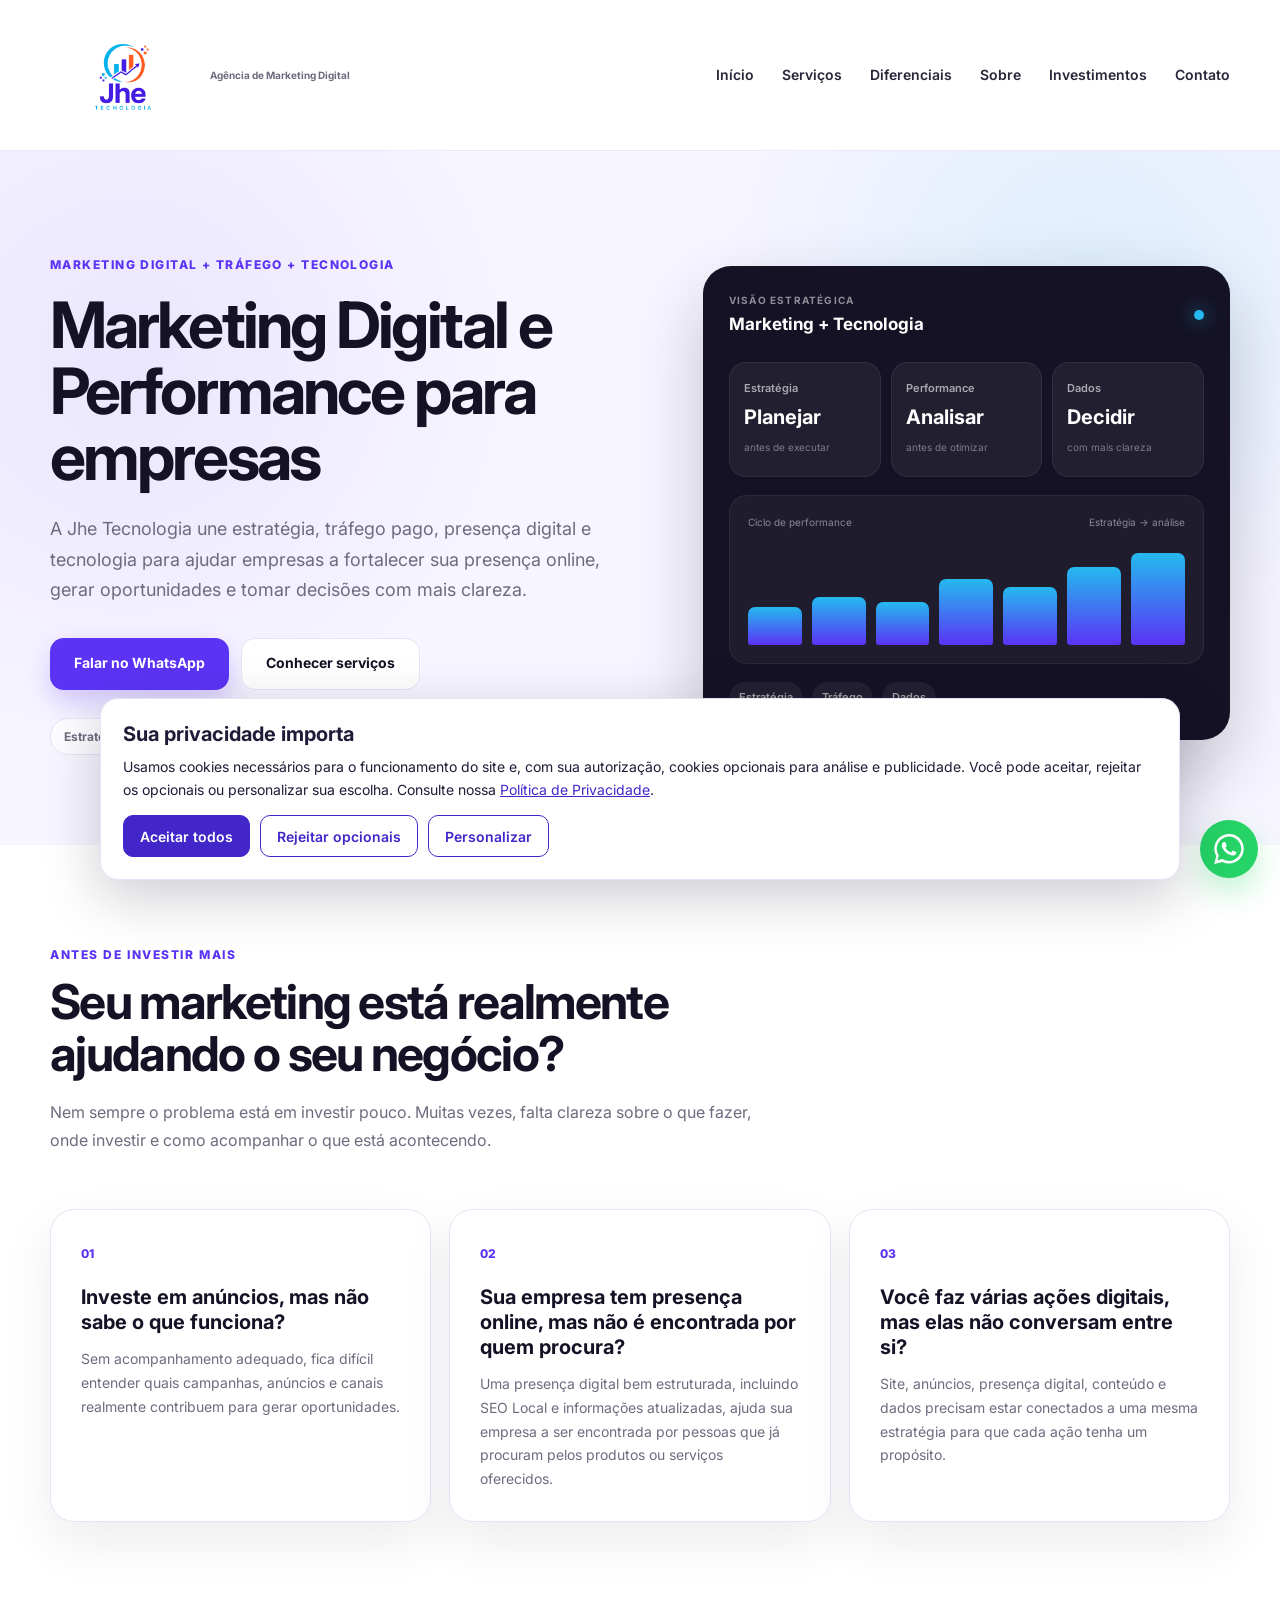
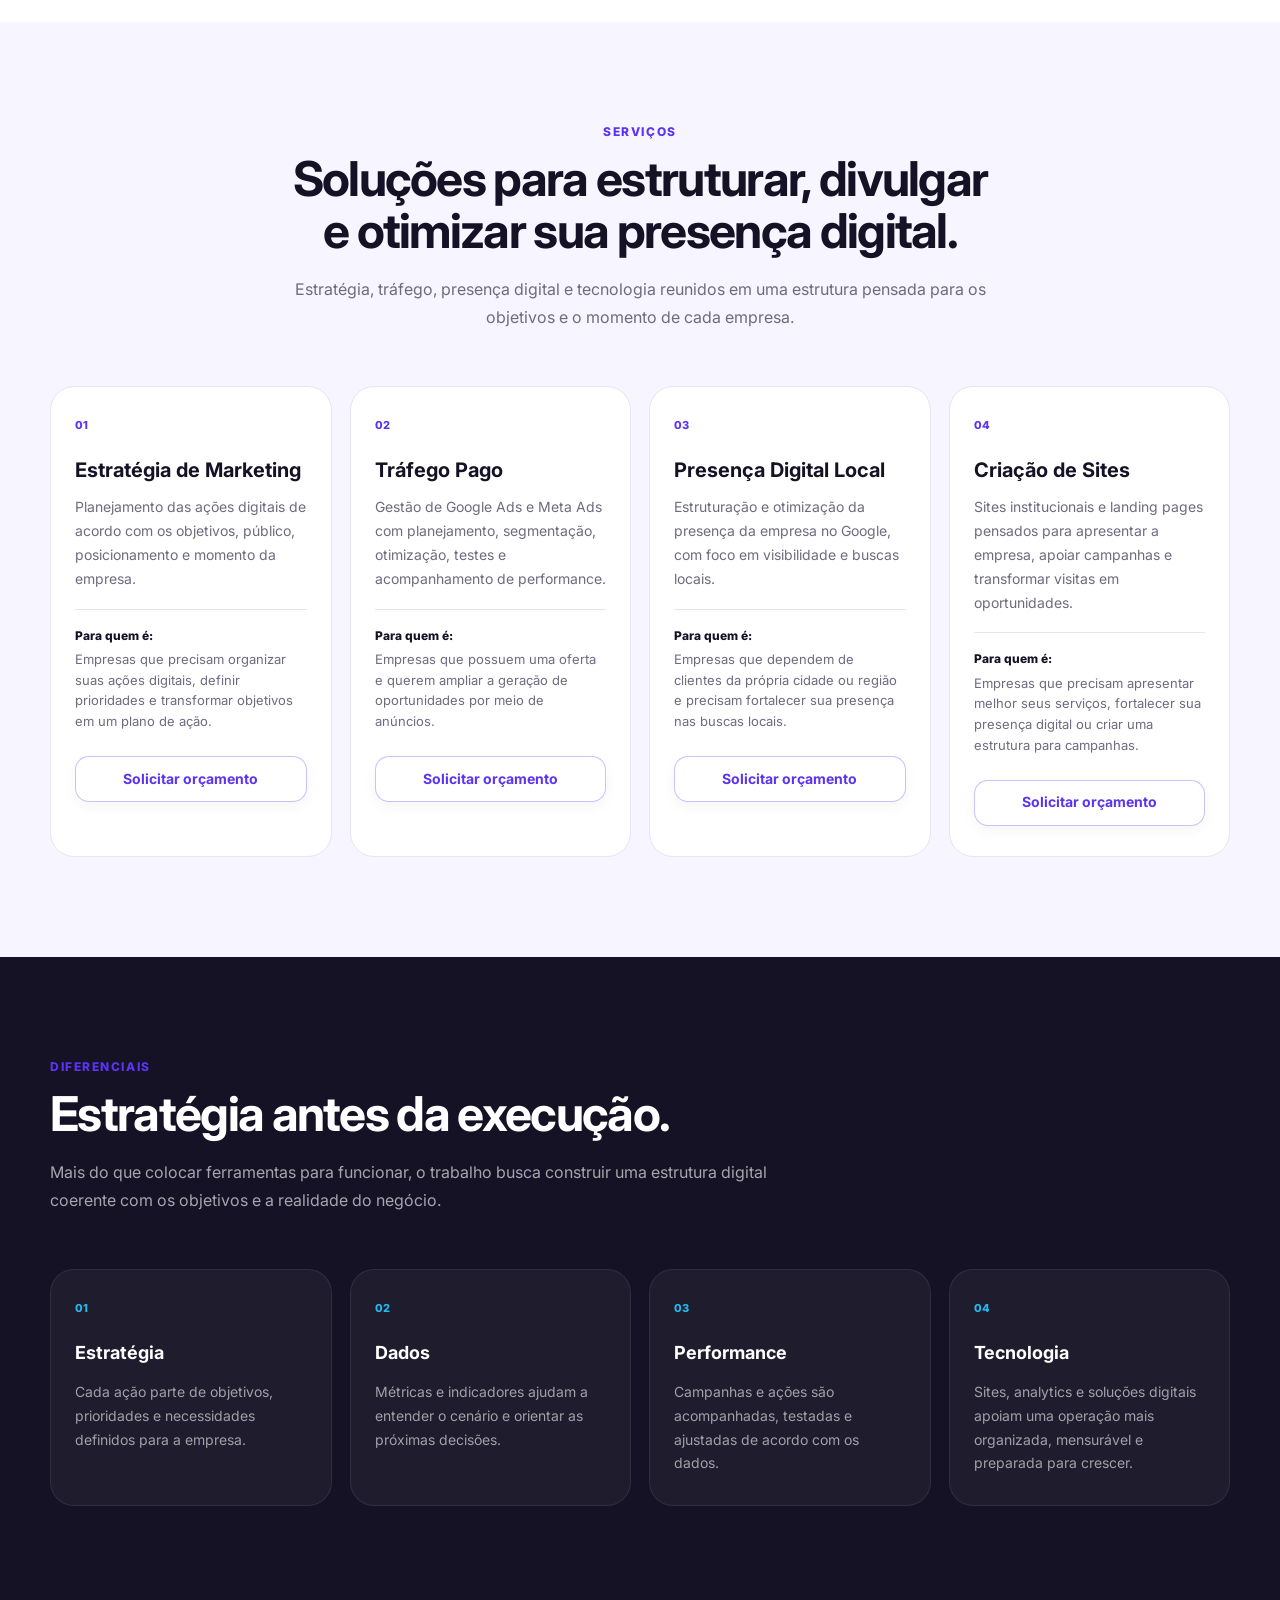
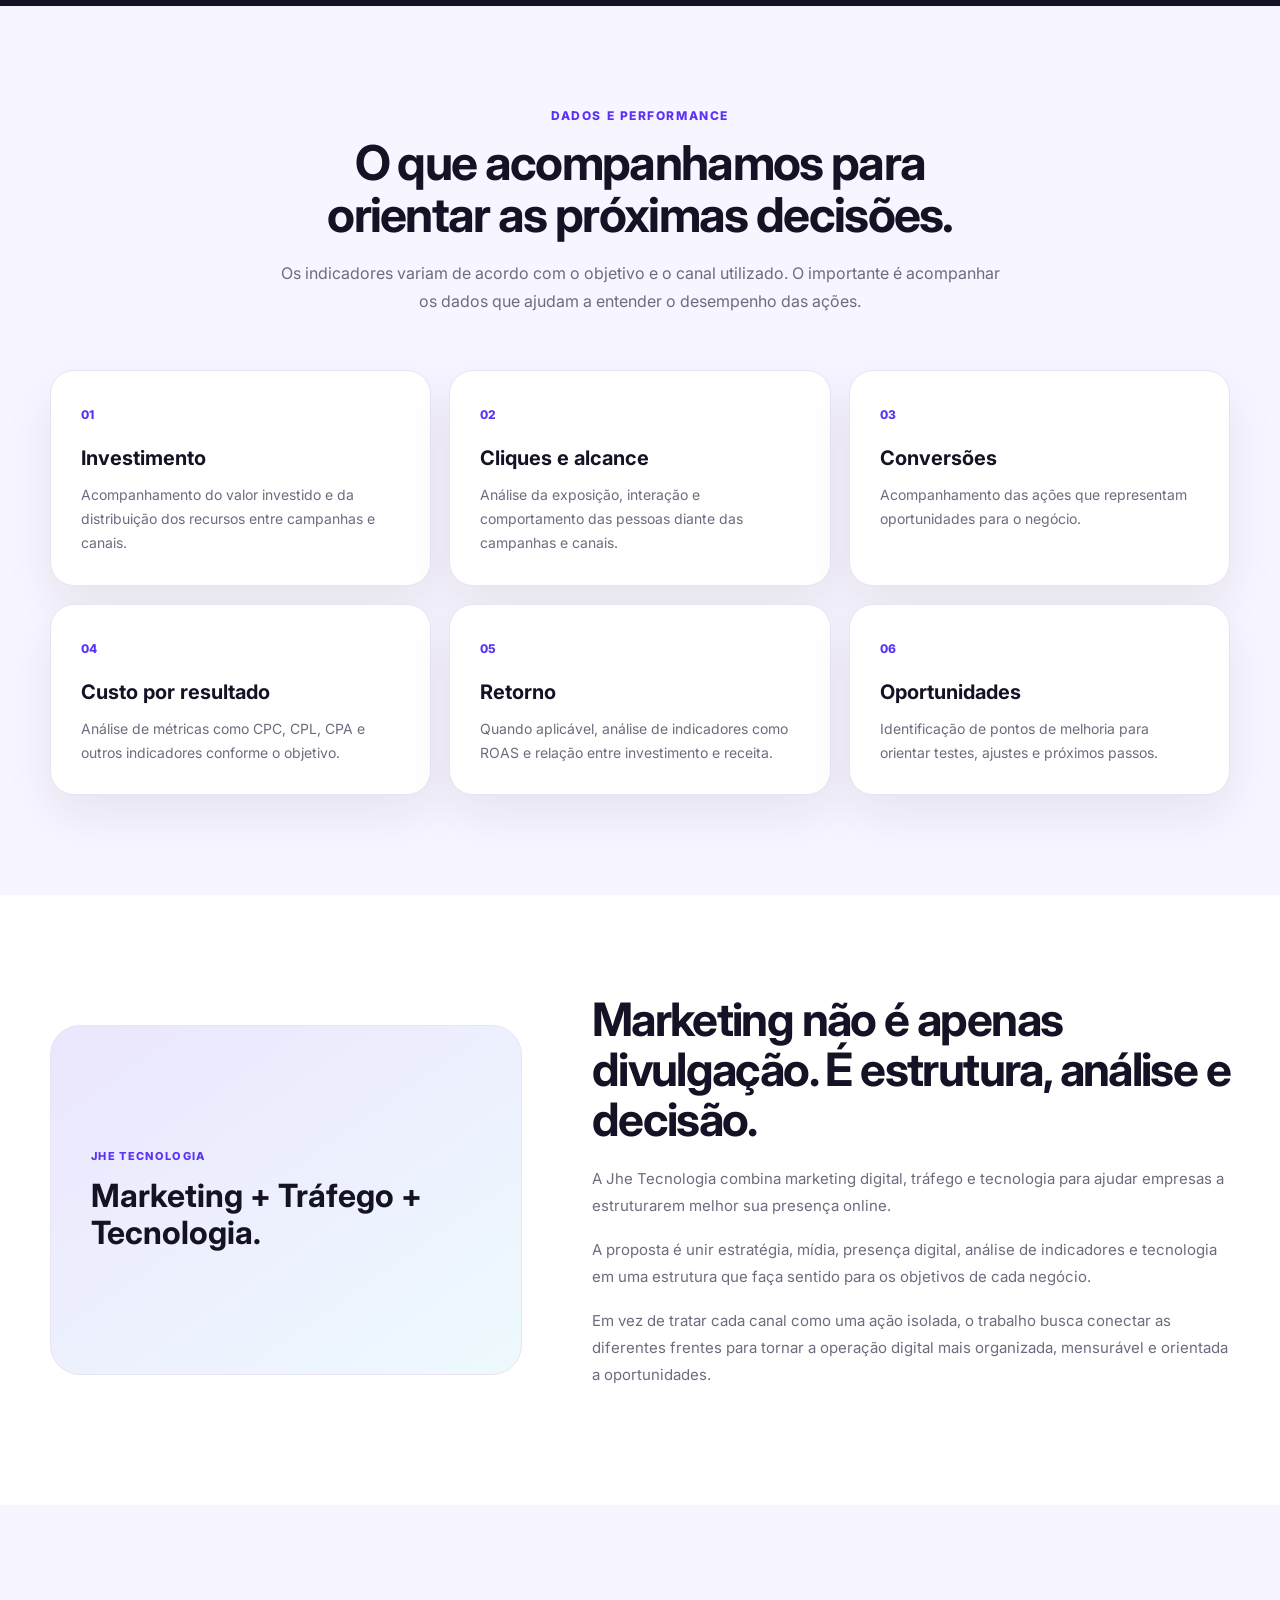
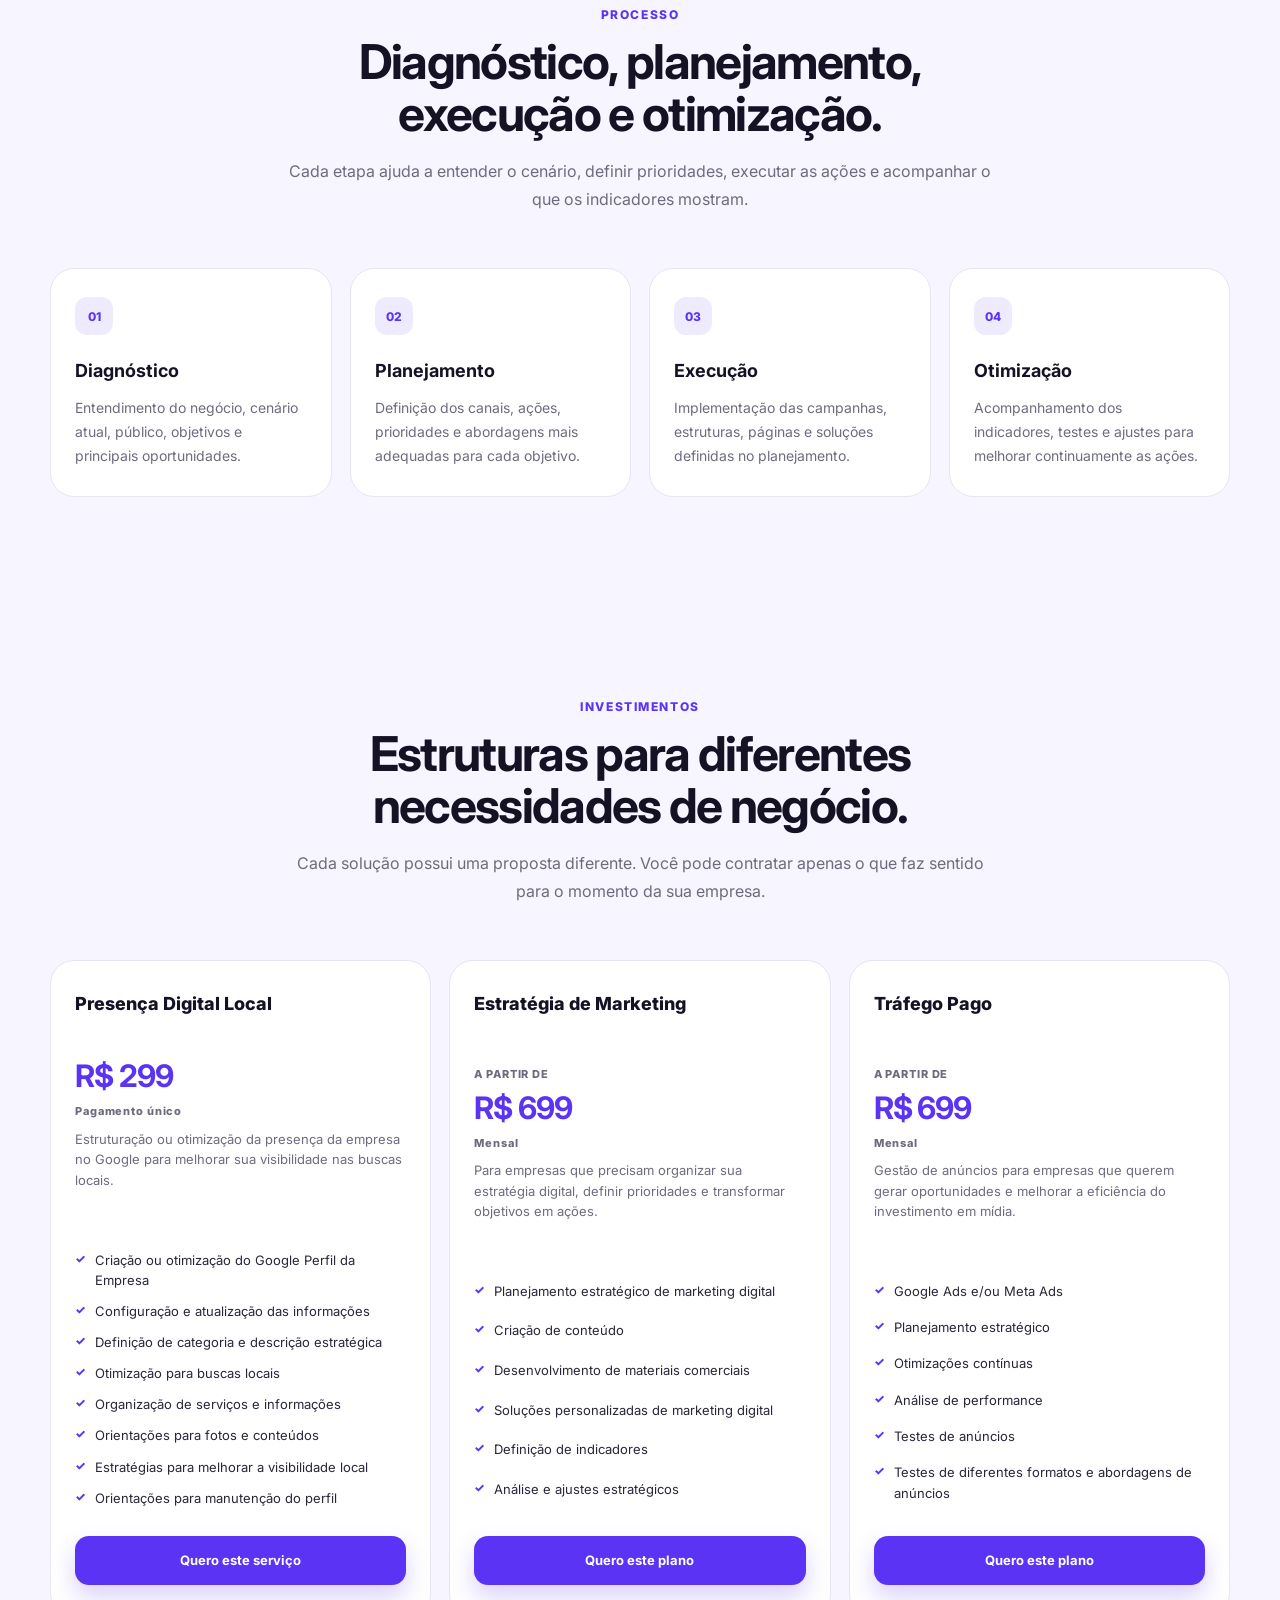
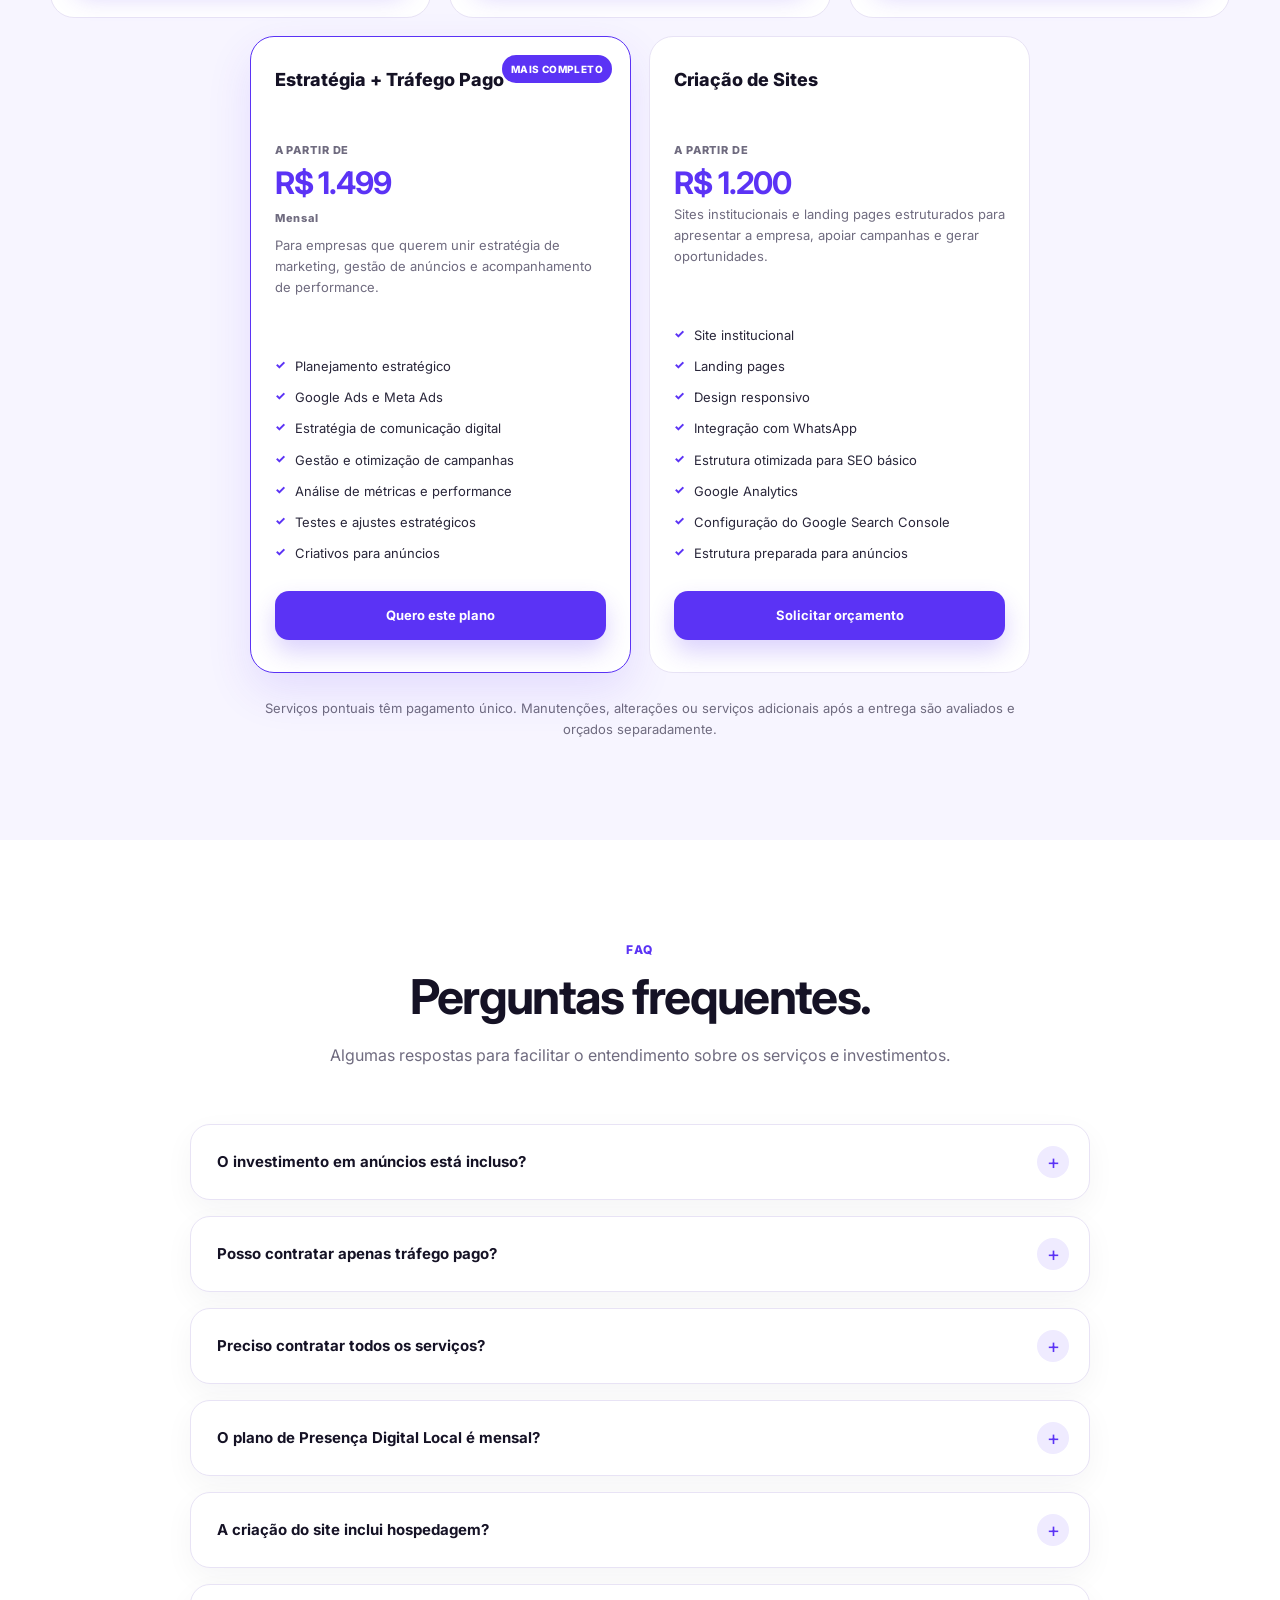
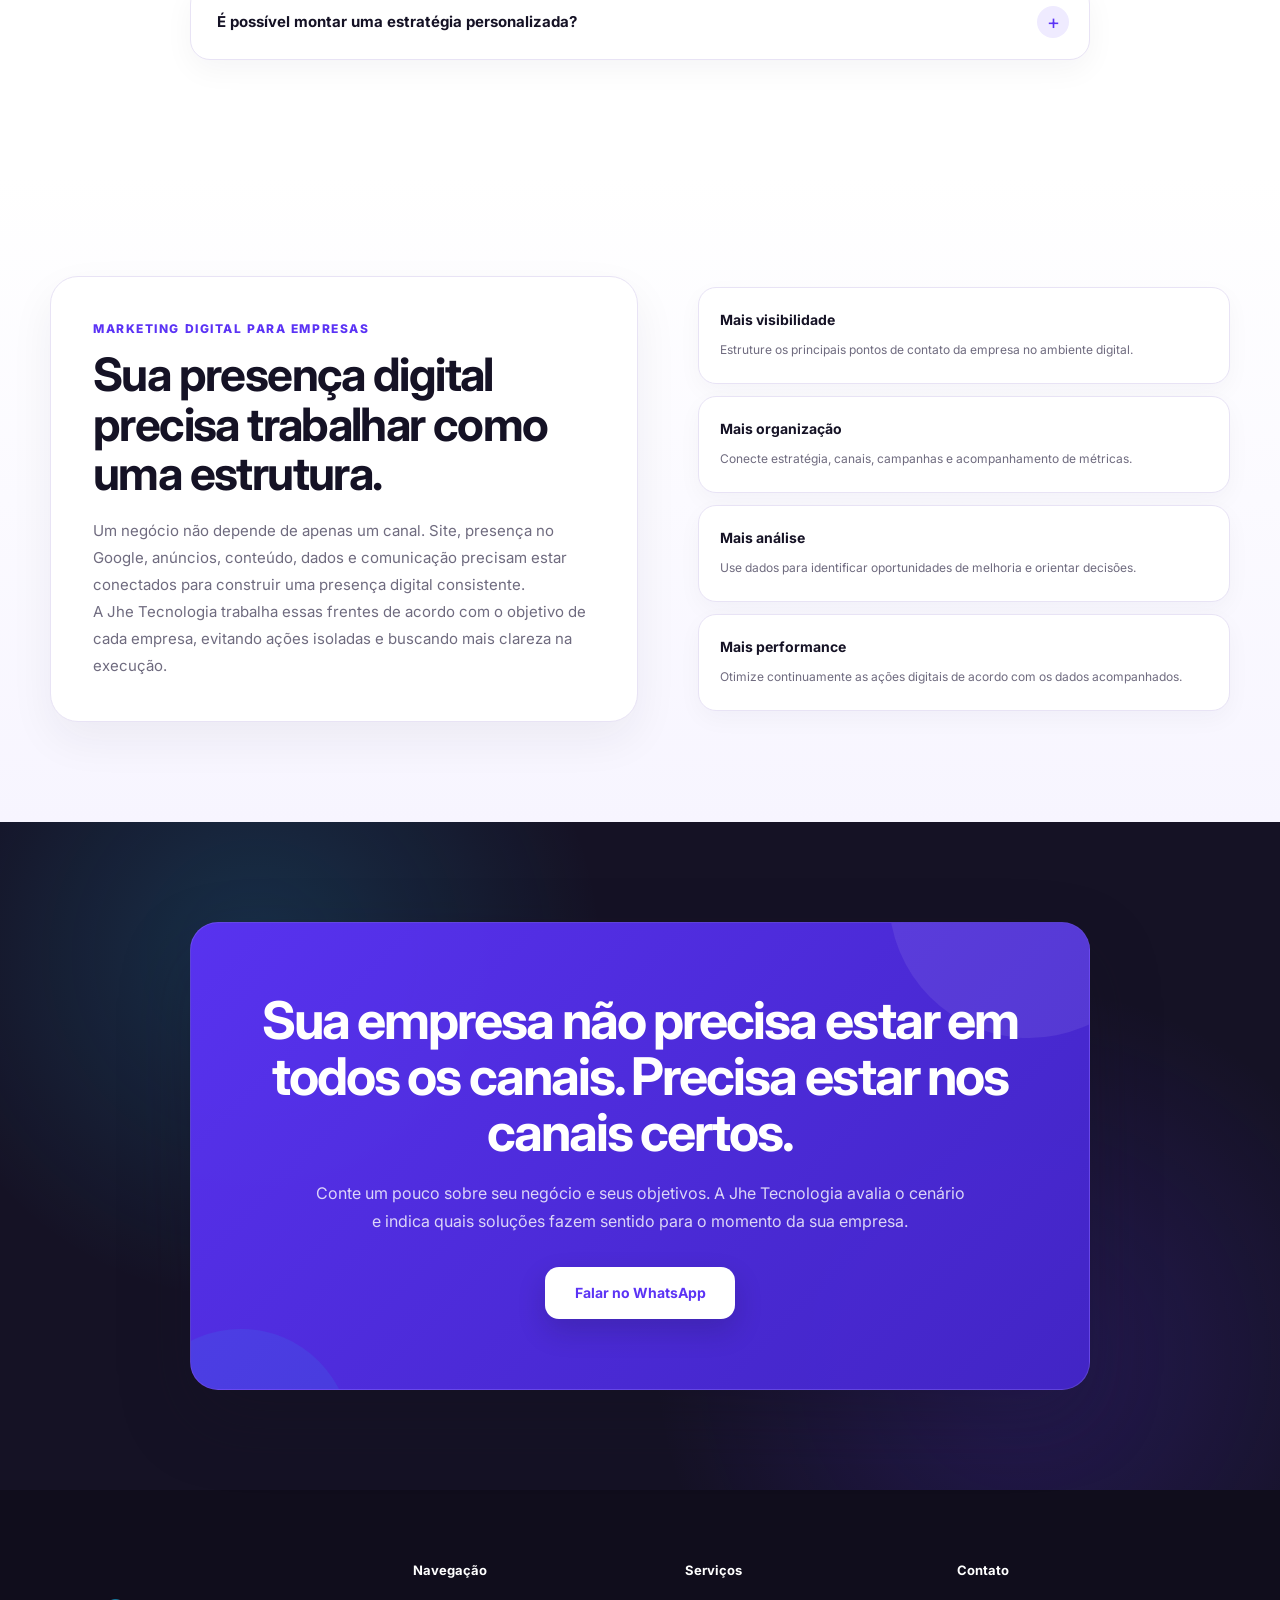
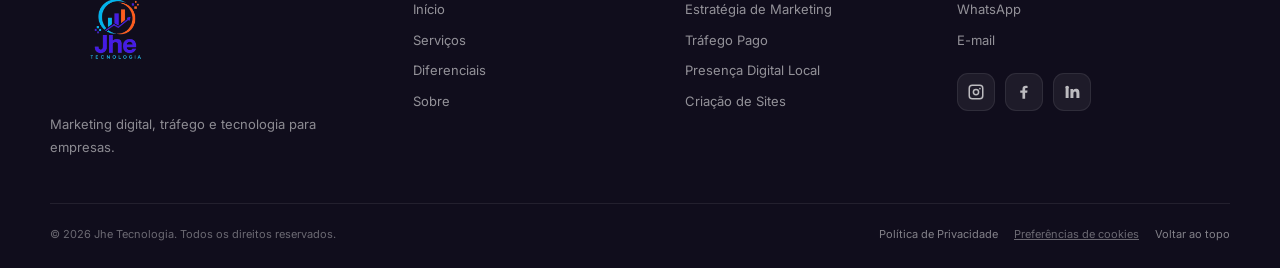
==== commit 047fbd71: "Update index.html" ====
--- a/index.html
+++ b/index.html
@@ -4,709 +4,2349 @@
 <head>
 
     <meta charset="UTF-8">
-    <meta name="viewport" content="width=device-width, initial-scale=1.0">
-    <meta name="theme-color" content="#5B33F5">
-
-    <!-- SEO -->
-    <title>Jhe Tecnologia | Marketing Digital, Tráfego Pago e Criação de Sites</title>
-    <meta name="description" content="Jhe Tecnologia oferece estratégia de marketing digital, gestão de Google Ads e Meta Ads, presença digital local e criação de sites para empresas.">
-    <meta name="author" content="Jhe Tecnologia">
-    <meta name="robots" content="index, follow">
-    <link rel="canonical" href="https://www.jhetecnologia.com.br/">
-    <link rel="icon" type="image/png" href="Logo.png">
-
-    <!-- Open Graph -->
-    <meta property="og:type" content="website">
-    <meta property="og:title" content="Jhe Tecnologia | Marketing Digital, Tráfego Pago e Criação de Sites">
-    <meta property="og:description" content="Jhe Tecnologia oferece estratégia de marketing digital, gestão de Google Ads e Meta Ads, presença digital local e criação de sites para empresas.">
-    <meta property="og:url" content="https://www.jhetecnologia.com.br/">
-    <meta property="og:site_name" content="Jhe Tecnologia">
-    <meta property="og:locale" content="pt_BR">
-    <meta property="og:image" content="https://www.jhetecnologia.com.br/og-image.png">
-    <meta property="og:image:width" content="1200">
-    <meta property="og:image:height" content="630">
-    <meta property="og:image:alt" content="Jhe Tecnologia: marketing digital, tráfego e tecnologia">
-
-    <!-- Twitter / X -->
-    <meta name="twitter:card" content="summary_large_image">
-    <meta name="twitter:title" content="Jhe Tecnologia | Marketing Digital, Tráfego Pago e Criação de Sites">
-    <meta name="twitter:description" content="Estratégia de marketing, gestão de tráfego pago, presença digital local e criação de sites para empresas.">
-    <meta name="twitter:image" content="https://www.jhetecnologia.com.br/og-image.png">
-
-    <!-- Fontes -->
-    <link rel="preconnect" href="https://fonts.googleapis.com">
-    <link rel="preconnect" href="https://fonts.gstatic.com" crossorigin>
-    <link href="https://fonts.googleapis.com/css2?family=Inter:wght@400;500;600;700;800&display=swap" rel="stylesheet">
-
-    <!-- CSS -->
-    <link rel="stylesheet" href="estilos.css">
-    <style>
-        /* Grade de investimentos: 3 colunas no desktop, 2 no tablet e 1 no celular. */
-        html body #investimentos .container > .plans-grid {
-            display: grid !important;
-            grid-template-columns: repeat(3, minmax(0, 1fr)) !important;
-            grid-auto-flow: row !important;
-            grid-auto-columns: auto !important;
-            justify-content: stretch !important;
-            align-items: stretch !important;
-            gap: 24px !important;
-            width: 100% !important;
-            max-width: 100% !important;
-            margin-inline: 0 !important;
-        }
-        html body #investimentos .container > .plans-grid > .plan,
-        html body #investimentos .container > .plans-grid > .plan.featured {
-            grid-column: auto !important;
-            grid-row: auto !important;
-            justify-self: stretch !important;
-            align-self: stretch !important;
-            width: 100% !important;
-            min-width: 0 !important;
-            max-width: none !important;
-            margin: 0 !important;
-            box-sizing: border-box !important;
-            display: flex !important;
-            flex-direction: column !important;
-        }
-        html body #investimentos .container > .plans-grid > .plan .btn {
-            margin-top: auto !important;
-        }
-        @media (max-width: 900px) {
-            html body #investimentos .container > .plans-grid {
-                grid-template-columns: repeat(2, minmax(0, 1fr)) !important;
-            }
-        }
-        @media (max-width: 600px) {
-            html body #investimentos .container > .plans-grid {
-                grid-template-columns: minmax(0, 1fr) !important;
-            }
-        }
-    </style>
-
-    <!-- Google Ads -->
-    <script async src="https://www.googletagmanager.com/gtag/js?id=AW-17945711429"></script>
+
+    <meta
+        name="viewport"
+        content="width=device-width, initial-scale=1.0"
+    >
+
+
+    <!-- =====================================================
+         SEO PRINCIPAL
+         ===================================================== -->
+
+    <title>
+        Jhe Tecnologia | Marketing Digital, Google Ads e Criação de Sites
+    </title>
+
+    <meta
+        name="description"
+        content="Jhe Tecnologia: marketing digital, tráfego pago, presença digital, SEO local, criação de sites, dados e tecnologia para empresas."
+    >
+
+    <meta
+        name="author"
+        content="Jhe Tecnologia"
+    >
+
+    <meta
+        name="robots"
+        content="index, follow"
+    >
+
+    <link
+        rel="canonical"
+        href="https://www.jhetecnologia.com.br/"
+    >
+
+    <link
+        rel="icon"
+        type="image/png"
+        href="Logo.png"
+    >
+
+
+    <!-- =====================================================
+         OPEN GRAPH
+         ===================================================== -->
+
+    <meta
+        property="og:type"
+        content="website"
+    >
+
+    <meta
+        property="og:title"
+        content="Jhe Tecnologia | Marketing Digital, Google Ads e Criação de Sites"
+    >
+
+    <meta
+        property="og:description"
+        content="Jhe Tecnologia: marketing digital, tráfego pago, presença digital, SEO local, criação de sites, dados e tecnologia para empresas."
+    >
+
+    <meta
+        property="og:url"
+        content="https://www.jhetecnologia.com.br/"
+    >
+
+    <meta
+        property="og:site_name"
+        content="Jhe Tecnologia"
+    >
+
+    <meta
+        property="og:locale"
+        content="pt_BR"
+    >
+
+    <meta
+        property="og:image"
+        content="https://www.jhetecnologia.com.br/Logo.png"
+    >
+
+
+    <!-- =====================================================
+         TWITTER / X
+         ===================================================== -->
+
+    <meta
+        name="twitter:card"
+        content="summary_large_image"
+    >
+
+    <meta
+        name="twitter:title"
+        content="Jhe Tecnologia | Marketing Digital, Google Ads e Criação de Sites"
+    >
+
+    <meta
+        name="twitter:description"
+        content="Marketing digital, tráfego pago, presença digital, SEO local, criação de sites, dados e tecnologia para empresas."
+    >
+
+    <meta
+        name="twitter:image"
+        content="https://www.jhetecnologia.com.br/Logo.png"
+    >
+
+
+    <!-- =====================================================
+         GOOGLE FONTS
+         ===================================================== -->
+
+    <link
+        rel="preconnect"
+        href="https://fonts.googleapis.com"
+    >
+
+    <link
+        rel="preconnect"
+        href="https://fonts.gstatic.com"
+        crossorigin
+    >
+
+    <link
+        href="https://fonts.googleapis.com/css2?family=Inter:wght@400;500;600;700;800&display=swap"
+        rel="stylesheet"
+    >
+
+
+    <!-- =====================================================
+         CSS
+         ===================================================== -->
+
+    <link
+        rel="stylesheet"
+        href="estilos.css"
+    >
+
+
+    <!-- =====================================================
+         CONSENT MODE V2 + GOOGLE ADS
+         O consentimento é definido antes da configuração da tag.
+         Este exemplo usa Consent Mode avançado: a tag pode carregar
+         com armazenamento negado e enviar sinais sem cookies.
+         ===================================================== -->
+
     <script>
         window.dataLayer = window.dataLayer || [];
         function gtag() { dataLayer.push(arguments); }
+
+        (function () {
+            var consent = null;
+            try {
+                consent = JSON.parse(localStorage.getItem("jhe_cookie_consent"));
+            } catch (error) {
+                consent = null;
+            }
+
+            var validConsent = consent && consent.saved === true;
+
+            gtag("consent", "default", {
+                ad_storage: validConsent && consent.advertising ? "granted" : "denied",
+                ad_user_data: validConsent && consent.advertising ? "granted" : "denied",
+                ad_personalization: validConsent && consent.advertising ? "granted" : "denied",
+                analytics_storage: validConsent && consent.analytics ? "granted" : "denied",
+                functionality_storage: "granted",
+                security_storage: "granted",
+                wait_for_update: 500
+            });
+        })();
+
         gtag("js", new Date());
+    </script>
+
+    <script async src="https://www.googletagmanager.com/gtag/js?id=AW-17945711429"></script>
+
+    <script>
         gtag("config", "AW-17945711429");
     </script>
 
-    <!-- Dados estruturados -->
+
+    <!-- =====================================================
+         DADOS ESTRUTURADOS
+         ===================================================== -->
+
     <script type="application/ld+json">
     {
-      "@context": "https://schema.org",
-      "@graph": [
-        {
-          "@type": "ProfessionalService",
-          "@id": "https://www.jhetecnologia.com.br/#empresa",
-          "name": "Jhe Tecnologia",
-          "url": "https://www.jhetecnologia.com.br/",
-          "logo": "https://www.jhetecnologia.com.br/Logo.png",
-          "image": "https://www.jhetecnologia.com.br/og-image.png",
-          "description": "Jhe Tecnologia oferece estratégia de marketing digital, gestão de Google Ads e Meta Ads, presença digital local e criação de sites para empresas.",
-          "telephone": "+55 11 94785-9304",
-          "sameAs": [
+        "@context": "https://schema.org",
+        "@type": "Organization",
+        "name": "Jhe Tecnologia",
+        "url": "https://www.jhetecnologia.com.br/",
+        "logo": "https://www.jhetecnologia.com.br/Logo.png",
+        "description": "Jhe Tecnologia atua com marketing digital, tráfego pago, presença digital, SEO local, criação de sites, dados e tecnologia para empresas.",
+        "sameAs": [
             "https://www.instagram.com/jhe.tecnologia/",
             "https://www.facebook.com/contatojhe.tecnologia",
             "https://www.linkedin.com/company/jhe-tecnologia/"
-          ]
-        },
-        {
-          "@type": "FAQPage",
-          "mainEntity": [
-        {"@type": "Question", "name": "O investimento em anúncios está incluso?", "acceptedAnswer": {"@type": "Answer", "text": "Não. O valor do gerenciamento é referente ao serviço de gestão. O investimento em Google Ads ou Meta Ads é definido e pago separadamente pelo cliente."}},
-        {"@type": "Question", "name": "Posso contratar apenas tráfego pago?", "acceptedAnswer": {"@type": "Answer", "text": "Sim. Você pode contratar a gestão de Google Ads ou Meta Ads por R$ 699 mensais, ou a gestão das duas plataformas por R$ 1.099 mensais. A recomendação depende dos objetivos e da estratégia da empresa."}},
-        {"@type": "Question", "name": "Preciso contratar todos os serviços?", "acceptedAnswer": {"@type": "Answer", "text": "Não. Cada solução pode ser contratada de forma independente, de acordo com o momento, os objetivos e as necessidades da empresa."}},
-        {"@type": "Question", "name": "O plano de Presença Digital Local é mensal?", "acceptedAnswer": {"@type": "Answer", "text": "Não. A Presença Digital Local tem valor de R$ 299 e é um serviço de pagamento único."}},
-        {"@type": "Question", "name": "A criação do site inclui hospedagem?", "acceptedAnswer": {"@type": "Answer", "text": "O projeto inclui a publicação do site em uma estrutura compatível com suas necessidades. O domínio é contratado e pago pelo cliente. Recursos adicionais ou integrações específicas podem ser orçados separadamente."}},
-        {"@type": "Question", "name": "Existe taxa de implantação de campanhas?", "acceptedAnswer": {"@type": "Answer", "text": "A implantação de novas campanhas pode ter uma taxa única de R$ 300, quando aplicável. Essa condição é informada antes do início do serviço."}},
-        {"@type": "Question", "name": "É possível montar uma estratégia personalizada?", "acceptedAnswer": {"@type": "Answer", "text": "Sim. Os serviços podem ser avaliados de acordo com o momento, objetivos e necessidades específicas da empresa."}}
-          ]
-        }
-      ]
+        ]
     }
     </script>
 
 </head>
 
+
 <body>
 
-    <a class="skip-link" href="#conteudo">Pular para o conteúdo</a>
-
-    <!-- HEADER -->
+
+    <!-- =====================================================
+         HEADER
+         ===================================================== -->
+
     <header class="header">
+
         <div class="container header-content">
 
-            <a href="#inicio" class="logo" aria-label="Jhe Tecnologia">
-                <img src="Logo.png" alt="Jhe Tecnologia" class="logo-image">
-                <span class="logo-subtitle">Agência de Marketing Digital</span>
+            <a
+                href="#inicio"
+                class="logo"
+                aria-label="Jhe Tecnologia"
+            >
+
+                <img
+                    src="Logo.png"
+                    alt="Jhe Tecnologia"
+                    class="logo-image"
+                >
+
+                <span class="logo-subtitle">
+                    Agência de Marketing Digital
+                </span>
+
             </a>
 
-            <button class="menu-toggle" aria-label="Abrir menu" aria-expanded="false" type="button">
+
+            <button
+                class="menu-toggle"
+                aria-label="Abrir menu"
+                aria-expanded="false"
+                type="button"
+            >
+
                 <span></span>
                 <span></span>
                 <span></span>
+
             </button>
 
-            <nav class="nav" aria-label="Navegação principal">
-                <a href="#inicio">Início</a>
-                <a href="#servicos">Serviços</a>
-                <a href="#diferenciais">Diferenciais</a>
-                <a href="#sobre">Sobre</a>
-                <a href="#investimentos">Investimentos</a>
-                <a href="#contato">Contato</a>
+
+            <nav class="nav">
+
+                <a href="#inicio">
+                    Início
+                </a>
+
+                <a href="#servicos">
+                    Serviços
+                </a>
+
+                <a href="#diferenciais">
+                    Diferenciais
+                </a>
+
+                <a href="#sobre">
+                    Sobre
+                </a>
+
+                <a href="#investimentos">
+                    Investimentos
+                </a>
+
+                <a href="#contato">
+                    Contato
+                </a>
+
             </nav>
 
         </div>
+
     </header>
 
-    <main id="conteudo">
-
-        <!-- HERO -->
-        <section class="hero" id="inicio">
+
+
+    <main>
+
+
+        <!-- =================================================
+             HERO
+             ================================================= -->
+
+        <section
+            class="hero"
+            id="inicio"
+        >
+
             <div class="container hero-grid">
 
+
                 <div class="hero-content reveal">
-                    <span class="eyebrow">MARKETING DIGITAL + TRÁFEGO + TECNOLOGIA</span>
-                    <h1>Marketing Digital e Performance para empresas</h1>
+
+
+                    <span class="eyebrow">
+                        MARKETING DIGITAL + TRÁFEGO + TECNOLOGIA
+                    </span>
+
+
+                    <h1>
+                        Marketing Digital e Performance para empresas
+                    </h1>
+
+
                     <p>
-                        A Jhe Tecnologia une estratégia, tráfego pago, presença digital
-                        e tecnologia para ajudar empresas a fortalecer sua presença online,
-                        gerar oportunidades e tomar decisões com mais clareza.
+                        A Jhe Tecnologia une estratégia, tráfego pago,
+                        presença digital e tecnologia para ajudar empresas
+                        a fortalecer sua presença online, gerar oportunidades
+                        e tomar decisões com mais clareza.
                     </p>
+
+
                     <div class="hero-buttons">
-                        <a href="https://wa.me/5511947859304?text=Ol%C3%A1%21%20Gostaria%20de%20conhecer%20os%20servi%C3%A7os%20da%20Jhe%20Tecnologia." class="btn btn-primary" target="_blank" rel="noopener">Falar no WhatsApp</a>
-                        <a href="#servicos" class="btn btn-secondary">Conhecer serviços</a>
+
+
+                        <a
+                            href="https://wa.me/5511947859304?text=Olá!%20Gostaria%20de%20conhecer%20os%20serviços%20da%20Jhe%20Tecnologia."
+                            class="btn btn-primary"
+                            target="_blank"
+                            rel="noopener"
+                        >
+                            Falar no WhatsApp
+                        </a>
+
+
+                        <a
+                            href="#servicos"
+                            class="btn btn-secondary"
+                        >
+                            Conhecer serviços
+                        </a>
+
+
                     </div>
+
+
                     <div class="hero-trust">
-                        <span>Estratégia</span>
-                        <span>Tráfego Pago</span>
-                        <span>SEO Local</span>
-                        <span>Tecnologia</span>
+
+                        <span>
+                            Estratégia
+                        </span>
+
+                        <span>
+                            Tráfego Pago
+                        </span>
+
+                        <span>
+                            SEO Local
+                        </span>
+
+                        <span>
+                            Tecnologia
+                        </span>
+
                     </div>
-                </div>
+
+
+                </div>
+
+
+
+                <!-- DASHBOARD -->
 
                 <div class="hero-visual reveal">
-                    <div class="dashboard" aria-hidden="true">
+
+                    <div class="dashboard">
+
+
                         <div class="dashboard-top">
+
                             <div>
-                                <small>VISÃO ESTRATÉGICA</small>
-                                <strong>Marketing + Tecnologia</strong>
+
+                                <small>
+                                    VISÃO ESTRATÉGICA
+                                </small>
+
+                                <strong>
+                                    Marketing + Tecnologia
+                                </strong>
+
                             </div>
+
                             <span class="dashboard-dot"></span>
+
                         </div>
+
+
                         <div class="metrics">
-                            <div class="metric"><span>Estratégia</span><strong>Planejar</strong><small>antes de executar</small></div>
-                            <div class="metric"><span>Performance</span><strong>Analisar</strong><small>antes de otimizar</small></div>
-                            <div class="metric"><span>Dados</span><strong>Decidir</strong><small>com mais clareza</small></div>
+
+
+                            <div class="metric">
+
+                                <span>
+                                    Estratégia
+                                </span>
+
+                                <strong>
+                                    Planejar
+                                </strong>
+
+                                <small>
+                                    antes de executar
+                                </small>
+
+                            </div>
+
+
+                            <div class="metric">
+
+                                <span>
+                                    Performance
+                                </span>
+
+                                <strong>
+                                    Analisar
+                                </strong>
+
+                                <small>
+                                    antes de otimizar
+                                </small>
+
+                            </div>
+
+
+                            <div class="metric">
+
+                                <span>
+                                    Dados
+                                </span>
+
+                                <strong>
+                                    Decidir
+                                </strong>
+
+                                <small>
+                                    com mais clareza
+                                </small>
+
+                            </div>
+
+
                         </div>
+
+
                         <div class="chart-area">
+
+
                             <div class="chart-labels">
-                                <span>Ciclo de performance</span>
-                                <span>Estratégia → análise</span>
+
+                                <span>
+                                    Ciclo de performance
+                                </span>
+
+                                <span>
+                                    Estratégia → análise
+                                </span>
+
                             </div>
-                            <div class="chart"><i></i><i></i><i></i><i></i><i></i><i></i><i></i></div>
+
+
+                            <div class="chart">
+
+                                <i></i>
+                                <i></i>
+                                <i></i>
+                                <i></i>
+                                <i></i>
+                                <i></i>
+                                <i></i>
+
+                            </div>
+
+
                         </div>
+
+
                         <div class="dashboard-footer">
-                            <span>Estratégia</span>
-                            <span>Tráfego</span>
-                            <span>Dados</span>
+
+                            <span>
+                                Estratégia
+                            </span>
+
+                            <span>
+                                Tráfego
+                            </span>
+
+                            <span>
+                                Dados
+                            </span>
+
                         </div>
+
+
                     </div>
-                </div>
+
+                </div>
+
 
             </div>
+
         </section>
 
-        <!-- PROBLEMAS -->
+
+
+        <!-- =================================================
+             PROBLEMAS
+             ================================================= -->
+
         <section class="section">
+
             <div class="container">
+
+
                 <div class="section-heading reveal">
-                    <span class="section-kicker">ANTES DE INVESTIR MAIS</span>
-                    <h2>Seu marketing está realmente ajudando o seu negócio?</h2>
+
+
+                    <span class="section-kicker">
+                        ANTES DE INVESTIR MAIS
+                    </span>
+
+
+                    <h2>
+                        Seu marketing está realmente
+                        ajudando o seu negócio?
+                    </h2>
+
+
                     <p>
-                        Nem sempre o problema está em investir pouco. Muitas vezes, falta clareza
-                        sobre o que fazer, onde investir e como acompanhar o que está acontecendo.
+                        Nem sempre o problema está em investir pouco.
+                        Muitas vezes, falta clareza sobre o que fazer,
+                        onde investir e como acompanhar o que está acontecendo.
                     </p>
-                </div>
+
+
+                </div>
+
+
+
                 <div class="pain-grid">
 
+
                     <article class="pain-card reveal">
-                        <span class="pain-number">01</span>
-                        <h3>Investe em anúncios, mas não sabe o que funciona?</h3>
-                        <p>Sem acompanhamento adequado, fica difícil entender quais campanhas, anúncios e canais realmente contribuem para gerar oportunidades.</p>
-                    </article>
+
+                        <span class="pain-number">
+                            01
+                        </span>
+
+
+                        <h3>
+                            Investe em anúncios,
+                            mas não sabe o que funciona?
+                        </h3>
+
+
+                        <p>
+                            Sem acompanhamento adequado, fica difícil
+                            entender quais campanhas, anúncios e canais
+                            realmente contribuem para gerar oportunidades.
+                        </p>
+
+                    </article>
+
+
 
                     <article class="pain-card reveal">
-                        <span class="pain-number">02</span>
-                        <h3>Sua empresa tem presença online, mas não é encontrada por quem procura?</h3>
-                        <p>Uma presença digital bem estruturada, incluindo SEO Local e informações atualizadas, ajuda sua empresa a ser encontrada por pessoas que já procuram pelos produtos ou serviços oferecidos.</p>
-                    </article>
+
+                        <span class="pain-number">
+                            02
+                        </span>
+
+
+                        <h3>
+                            Sua empresa tem presença online,
+                            mas não é encontrada por quem procura?
+                        </h3>
+
+
+                        <p>
+                            Uma presença digital bem estruturada, incluindo
+                            SEO Local e informações atualizadas, ajuda sua
+                            empresa a ser encontrada por pessoas que já
+                            procuram pelos produtos ou serviços oferecidos.
+                        </p>
+
+                    </article>
+
+
 
                     <article class="pain-card reveal">
-                        <span class="pain-number">03</span>
-                        <h3>Você faz várias ações digitais, mas elas não conversam entre si?</h3>
-                        <p>Site, anúncios, presença digital, conteúdo e dados precisam estar conectados a uma mesma estratégia para que cada ação tenha um propósito.</p>
-                    </article>
-                </div>
+
+                        <span class="pain-number">
+                            03
+                        </span>
+
+
+                        <h3>
+                            Você faz várias ações digitais,
+                            mas elas não conversam entre si?
+                        </h3>
+
+
+                        <p>
+                            Site, anúncios, presença digital, conteúdo
+                            e dados precisam estar conectados a uma mesma
+                            estratégia para que cada ação tenha um propósito.
+                        </p>
+
+                    </article>
+
+
+                </div>
+
             </div>
+
         </section>
 
-        <!-- SERVIÇOS -->
-        <section class="section section-light" id="servicos">
+
+
+        <!-- =================================================
+             SERVIÇOS
+             ================================================= -->
+
+        <section
+            class="section section-light"
+            id="servicos"
+        >
+
             <div class="container">
+
+
                 <div class="section-heading center reveal">
-                    <span class="section-kicker">SERVIÇOS</span>
-                    <h2>Soluções para estruturar, divulgar e otimizar sua presença digital.</h2>
+
+
+                    <span class="section-kicker">
+                        SERVIÇOS
+                    </span>
+
+
+                    <h2>
+                        Soluções para estruturar,
+                        divulgar e otimizar sua presença digital.
+                    </h2>
+
+
                     <p>
-                        Estratégia, tráfego, presença digital e tecnologia reunidos em uma estrutura
-                        pensada para os objetivos e o momento de cada empresa.
+                        Estratégia, tráfego, presença digital e tecnologia
+                        reunidos em uma estrutura pensada para os objetivos
+                        e o momento de cada empresa.
                     </p>
-                </div>
+
+
+                </div>
+
+
+
                 <div class="services-grid">
 
+
                     <article class="service-card reveal">
-                        <span class="service-number">01</span>
-                        <h3>Estratégia de Marketing</h3>
-                        <p>Planejamento das ações digitais de acordo com os objetivos, público, posicionamento e momento da empresa.</p>
+
+                        <span class="service-number">
+                            01
+                        </span>
+
+                        <h3>
+                            Estratégia de Marketing
+                        </h3>
+
+                        <p>
+                            Planejamento das ações digitais de acordo com
+                            os objetivos, público, posicionamento e momento
+                            da empresa.
+                        </p>
+
                         <div class="service-for">
-                            <strong>Para quem é:</strong>
-                            <span>Empresas que precisam organizar suas ações digitais, definir prioridades e transformar objetivos em um plano de ação.</span>
+
+                            <strong>
+                                Para quem é:
+                            </strong>
+
+                            <span>
+                                Empresas que precisam organizar suas ações
+                                digitais, definir prioridades e transformar
+                                objetivos em um plano de ação.
+                            </span>
+
                         </div>
-                        <a href="https://wa.me/5511947859304?text=Ol%C3%A1%21%20Gostaria%20de%20saber%20mais%20sobre%20Estrat%C3%A9gia%20de%20Marketing." class="btn" target="_blank" rel="noopener">Solicitar orçamento</a>
-                    </article>
+
+                        <a
+                            href="https://wa.me/5511947859304?text=Olá!%20Gostaria%20de%20saber%20mais%20sobre%20Estratégia%20de%20Marketing."
+                            class="btn"
+                            target="_blank"
+                            rel="noopener"
+                        >
+                            Solicitar orçamento
+                        </a>
+
+                    </article>
+
+
 
                     <article class="service-card reveal">
-                        <span class="service-number">02</span>
-                        <h3>Tráfego Pago</h3>
-                        <p>Gestão de Google Ads e Meta Ads com planejamento, segmentação, otimização, testes e acompanhamento de performance.</p>
+
+                        <span class="service-number">
+                            02
+                        </span>
+
+                        <h3>
+                            Tráfego Pago
+                        </h3>
+
+                        <p>
+                            Gestão de Google Ads e Meta Ads com planejamento,
+                            segmentação, otimização, testes e acompanhamento
+                            de performance.
+                        </p>
+
                         <div class="service-for">
-                            <strong>Para quem é:</strong>
-                            <span>Empresas que possuem uma oferta e querem ampliar a geração de oportunidades por meio de anúncios.</span>
+
+                            <strong>
+                                Para quem é:
+                            </strong>
+
+                            <span>
+                                Empresas que possuem uma oferta e querem ampliar
+                                a geração de oportunidades por meio de anúncios.
+                            </span>
+
                         </div>
-                        <a href="https://wa.me/5511947859304?text=Ol%C3%A1%21%20Gostaria%20de%20saber%20mais%20sobre%20Tr%C3%A1fego%20Pago." class="btn" target="_blank" rel="noopener">Solicitar orçamento</a>
-                    </article>
+
+                        <a
+                            href="https://wa.me/5511947859304?text=Olá!%20Gostaria%20de%20saber%20mais%20sobre%20Tráfego%20Pago."
+                            class="btn"
+                            target="_blank"
+                            rel="noopener"
+                        >
+                            Solicitar orçamento
+                        </a>
+
+                    </article>
+
+
 
                     <article class="service-card reveal">
-                        <span class="service-number">03</span>
-                        <h3>Presença Digital Local</h3>
-                        <p>Estruturação e otimização da presença da empresa no Google, com foco em visibilidade e buscas locais.</p>
+
+                        <span class="service-number">
+                            03
+                        </span>
+
+                        <h3>
+                            Presença Digital Local
+                        </h3>
+
+                        <p>
+                            Estruturação e otimização da presença da empresa
+                            no Google, com foco em visibilidade e buscas locais.
+                        </p>
+
                         <div class="service-for">
-                            <strong>Para quem é:</strong>
-                            <span>Empresas que dependem de clientes da própria cidade ou região e precisam fortalecer sua presença nas buscas locais.</span>
+
+                            <strong>
+                                Para quem é:
+                            </strong>
+
+                            <span>
+                                Empresas que dependem de clientes da própria
+                                cidade ou região e precisam fortalecer sua
+                                presença nas buscas locais.
+                            </span>
+
                         </div>
-                        <a href="https://wa.me/5511947859304?text=Ol%C3%A1%21%20Gostaria%20de%20saber%20mais%20sobre%20Presen%C3%A7a%20Digital%20Local." class="btn" target="_blank" rel="noopener">Solicitar orçamento</a>
-                    </article>
+
+                        <a
+                            href="https://wa.me/5511947859304?text=Olá!%20Gostaria%20de%20saber%20mais%20sobre%20Presença%20Digital%20Local."
+                            class="btn"
+                            target="_blank"
+                            rel="noopener"
+                        >
+                            Solicitar orçamento
+                        </a>
+
+                    </article>
+
+
 
                     <article class="service-card reveal">
-                        <span class="service-number">04</span>
-                        <h3>Criação de Sites</h3>
-                        <p>Sites institucionais e landing pages pensados para apresentar a empresa, apoiar campanhas e transformar visitas em oportunidades.</p>
+
+                        <span class="service-number">
+                            04
+                        </span>
+
+                        <h3>
+                            Criação de Sites
+                        </h3>
+
+                        <p>
+                            Sites institucionais e landing pages pensados
+                            para apresentar a empresa, apoiar campanhas
+                            e transformar visitas em oportunidades.
+                        </p>
+
                         <div class="service-for">
-                            <strong>Para quem é:</strong>
-                            <span>Empresas que precisam apresentar melhor seus serviços, fortalecer sua presença digital ou criar uma estrutura para campanhas.</span>
+
+                            <strong>
+                                Para quem é:
+                            </strong>
+
+                            <span>
+                                Empresas que precisam apresentar melhor seus
+                                serviços, fortalecer sua presença digital ou
+                                criar uma estrutura para campanhas.
+                            </span>
+
                         </div>
-                        <a href="https://wa.me/5511947859304?text=Ol%C3%A1%21%20Gostaria%20de%20saber%20mais%20sobre%20Cria%C3%A7%C3%A3o%20de%20Sites." class="btn" target="_blank" rel="noopener">Solicitar orçamento</a>
-                    </article>
-                </div>
+
+                        <a
+                            href="https://wa.me/5511947859304?text=Olá!%20Gostaria%20de%20saber%20mais%20sobre%20Criação%20de%20Sites."
+                            class="btn"
+                            target="_blank"
+                            rel="noopener"
+                        >
+                            Solicitar orçamento
+                        </a>
+
+                    </article>
+
+
+                </div>
+
             </div>
+
         </section>
 
-        <!-- DIFERENCIAIS -->
-        <section class="section differentials" id="diferenciais">
+
+
+        <!-- =================================================
+             DIFERENCIAIS
+             ================================================= -->
+
+        <section
+            class="section differentials"
+            id="diferenciais"
+        >
+
             <div class="container">
+
                 <div class="section-heading reveal">
-                    <span class="section-kicker">DIFERENCIAIS</span>
-                    <h2>Estratégia antes da execução.</h2>
+
+                    <span class="section-kicker">
+                        DIFERENCIAIS
+                    </span>
+
+                    <h2>
+                        Estratégia antes da execução.
+                    </h2>
+
                     <p>
-                        Mais do que colocar ferramentas para funcionar, o trabalho busca construir
-                        uma estrutura digital coerente com os objetivos e a realidade do negócio.
+                        Mais do que colocar ferramentas para funcionar,
+                        o trabalho busca construir uma estrutura digital
+                        coerente com os objetivos e a realidade do negócio.
                     </p>
-                </div>
+
+                </div>
+
+
                 <div class="differentials-grid">
 
                     <article class="differential-card reveal">
-                        <span class="differential-number">01</span>
-                        <h3>Estratégia</h3>
-                        <p>Cada ação parte de objetivos, prioridades e necessidades definidos para a empresa.</p>
-                    </article>
+
+                        <span class="differential-number">
+                            01
+                        </span>
+
+                        <h3>
+                            Estratégia
+                        </h3>
+
+                        <p>
+                            Cada ação parte de objetivos, prioridades
+                            e necessidades definidos para a empresa.
+                        </p>
+
+                    </article>
+
 
                     <article class="differential-card reveal">
-                        <span class="differential-number">02</span>
-                        <h3>Dados</h3>
-                        <p>Métricas e indicadores ajudam a entender o cenário e orientar as próximas decisões.</p>
-                    </article>
+
+                        <span class="differential-number">
+                            02
+                        </span>
+
+                        <h3>
+                            Dados
+                        </h3>
+
+                        <p>
+                            Métricas e indicadores ajudam a entender
+                            o cenário e orientar as próximas decisões.
+                        </p>
+
+                    </article>
+
 
                     <article class="differential-card reveal">
-                        <span class="differential-number">03</span>
-                        <h3>Performance</h3>
-                        <p>Campanhas e ações são acompanhadas, testadas e ajustadas de acordo com os dados.</p>
-                    </article>
+
+                        <span class="differential-number">
+                            03
+                        </span>
+
+                        <h3>
+                            Performance
+                        </h3>
+
+                        <p>
+                            Campanhas e ações são acompanhadas,
+                            testadas e ajustadas de acordo com os dados.
+                        </p>
+
+                    </article>
+
 
                     <article class="differential-card reveal">
-                        <span class="differential-number">04</span>
-                        <h3>Tecnologia</h3>
-                        <p>Sites, analytics e soluções digitais apoiam uma operação mais organizada, mensurável e preparada para crescer.</p>
-                    </article>
-                </div>
+
+                        <span class="differential-number">
+                            04
+                        </span>
+
+                        <h3>
+                            Tecnologia
+                        </h3>
+
+                        <p>
+                            Sites, analytics e soluções digitais apoiam
+                            uma operação mais organizada, mensurável
+                            e preparada para crescer.
+                        </p>
+
+                    </article>
+
+                </div>
+
             </div>
+
         </section>
 
-        <!-- SOBRE -->
-        <section class="section" id="sobre">
+
+
+        <!-- =================================================
+             INDICADORES
+             ================================================= -->
+
+        <section class="section section-light">
+
+            <div class="container">
+
+                <div class="section-heading center reveal">
+
+                    <span class="section-kicker">
+                        DADOS E PERFORMANCE
+                    </span>
+
+                    <h2>
+                        O que acompanhamos para
+                        orientar as próximas decisões.
+                    </h2>
+
+                    <p>
+                        Os indicadores variam de acordo com o objetivo
+                        e o canal utilizado. O importante é acompanhar
+                        os dados que ajudam a entender o desempenho das ações.
+                    </p>
+
+                </div>
+
+
+                <div class="pain-grid">
+
+                    <article class="pain-card reveal">
+
+                        <span class="pain-number">
+                            01
+                        </span>
+
+                        <h3>
+                            Investimento
+                        </h3>
+
+                        <p>
+                            Acompanhamento do valor investido e da
+                            distribuição dos recursos entre campanhas e canais.
+                        </p>
+
+                    </article>
+
+
+                    <article class="pain-card reveal">
+
+                        <span class="pain-number">
+                            02
+                        </span>
+
+                        <h3>
+                            Cliques e alcance
+                        </h3>
+
+                        <p>
+                            Análise da exposição, interação e comportamento
+                            das pessoas diante das campanhas e canais.
+                        </p>
+
+                    </article>
+
+
+                    <article class="pain-card reveal">
+
+                        <span class="pain-number">
+                            03
+                        </span>
+
+                        <h3>
+                            Conversões
+                        </h3>
+
+                        <p>
+                            Acompanhamento das ações que representam
+                            oportunidades para o negócio.
+                        </p>
+
+                    </article>
+
+
+                    <article class="pain-card reveal">
+
+                        <span class="pain-number">
+                            04
+                        </span>
+
+                        <h3>
+                            Custo por resultado
+                        </h3>
+
+                        <p>
+                            Análise de métricas como CPC, CPL, CPA
+                            e outros indicadores conforme o objetivo.
+                        </p>
+
+                    </article>
+
+
+                    <article class="pain-card reveal">
+
+                        <span class="pain-number">
+                            05
+                        </span>
+
+                        <h3>
+                            Retorno
+                        </h3>
+
+                        <p>
+                            Quando aplicável, análise de indicadores como
+                            ROAS e relação entre investimento e receita.
+                        </p>
+
+                    </article>
+
+
+                    <article class="pain-card reveal">
+
+                        <span class="pain-number">
+                            06
+                        </span>
+
+                        <h3>
+                            Oportunidades
+                        </h3>
+
+                        <p>
+                            Identificação de pontos de melhoria para
+                            orientar testes, ajustes e próximos passos.
+                        </p>
+
+                    </article>
+
+                </div>
+
+            </div>
+
+        </section>
+
+
+
+        <!-- =================================================
+             SOBRE
+             ================================================= -->
+
+        <section
+            class="section"
+            id="sobre"
+        >
+
             <div class="container about-grid">
+
                 <div class="about-box reveal">
-                    <span>JHE TECNOLOGIA</span>
-                    <strong>Marketing + Tráfego + Tecnologia.</strong>
-                </div>
+
+                    <span>
+                        JHE TECNOLOGIA
+                    </span>
+
+                    <strong>
+                        Marketing + Tráfego
+                        + Tecnologia.
+                    </strong>
+
+                </div>
+
+
                 <div class="about-content reveal">
-                    <h2>Marketing não é apenas divulgação. É estrutura, análise e decisão.</h2>
-                    <p>A Jhe Tecnologia combina marketing digital, tráfego e tecnologia para ajudar empresas a estruturarem melhor sua presença online.</p>
-                    <p>A proposta é unir estratégia, mídia, presença digital, análise de indicadores e tecnologia em uma estrutura que faça sentido para os objetivos de cada negócio.</p>
-                    <p>Em vez de tratar cada canal como uma ação isolada, o trabalho busca conectar as diferentes frentes para tornar a operação digital mais organizada, mensurável e orientada a oportunidades.</p>
-                </div>
+
+                    <h2>
+                        Marketing não é apenas divulgação.
+                        É estrutura, análise e decisão.
+                    </h2>
+
+                    <p>
+                        A Jhe Tecnologia combina marketing digital,
+                        tráfego e tecnologia para ajudar empresas
+                        a estruturarem melhor sua presença online.
+                    </p>
+
+                    <p>
+                        A proposta é unir estratégia, mídia, presença digital,
+                        análise de indicadores e tecnologia em uma estrutura
+                        que faça sentido para os objetivos de cada negócio.
+                    </p>
+
+                    <p>
+                        Em vez de tratar cada canal como uma ação isolada,
+                        o trabalho busca conectar as diferentes frentes para
+                        tornar a operação digital mais organizada, mensurável
+                        e orientada a oportunidades.
+                    </p>
+
+                </div>
+
             </div>
+
         </section>
 
-        <!-- PROCESSO -->
+
+
+        <!-- =================================================
+             PROCESSO
+             ================================================= -->
+
         <section class="section section-light">
+
             <div class="container">
+
                 <div class="section-heading center reveal">
-                    <span class="section-kicker">PROCESSO</span>
-                    <h2>Diagnóstico, planejamento, execução e otimização.</h2>
+
+                    <span class="section-kicker">
+                        PROCESSO
+                    </span>
+
+                    <h2>
+                        Diagnóstico, planejamento,
+                        execução e otimização.
+                    </h2>
+
                     <p>
-                        Cada etapa ajuda a entender o cenário, definir prioridades, executar as ações
-                        e acompanhar o que os indicadores mostram.
+                        Cada etapa ajuda a entender o cenário, definir
+                        prioridades, executar as ações e acompanhar
+                        o que os indicadores mostram.
                     </p>
-                </div>
+
+                </div>
+
+
                 <div class="process-grid">
 
                     <article class="process-card reveal">
-                        <span class="process-number">01</span>
-                        <h3>Diagnóstico</h3>
-                        <p>Entendimento do negócio, cenário atual, público, objetivos e principais oportunidades.</p>
-                    </article>
+
+                        <span class="process-number">
+                            01
+                        </span>
+
+                        <h3>
+                            Diagnóstico
+                        </h3>
+
+                        <p>
+                            Entendimento do negócio, cenário atual,
+                            público, objetivos e principais oportunidades.
+                        </p>
+
+                    </article>
+
 
                     <article class="process-card reveal">
-                        <span class="process-number">02</span>
-                        <h3>Planejamento</h3>
-                        <p>Definição dos canais, ações, prioridades e abordagens mais adequadas para cada objetivo.</p>
-                    </article>
+
+                        <span class="process-number">
+                            02
+                        </span>
+
+                        <h3>
+                            Planejamento
+                        </h3>
+
+                        <p>
+                            Definição dos canais, ações, prioridades
+                            e abordagens mais adequadas para cada objetivo.
+                        </p>
+
+                    </article>
+
 
                     <article class="process-card reveal">
-                        <span class="process-number">03</span>
-                        <h3>Execução</h3>
-                        <p>Implementação das campanhas, estruturas, páginas e soluções definidas no planejamento.</p>
-                    </article>
+
+                        <span class="process-number">
+                            03
+                        </span>
+
+                        <h3>
+                            Execução
+                        </h3>
+
+                        <p>
+                            Implementação das campanhas, estruturas,
+                            páginas e soluções definidas no planejamento.
+                        </p>
+
+                    </article>
+
 
                     <article class="process-card reveal">
-                        <span class="process-number">04</span>
-                        <h3>Otimização</h3>
-                        <p>Acompanhamento dos indicadores, testes e ajustes para melhorar continuamente as ações.</p>
-                    </article>
-                </div>
+
+                        <span class="process-number">
+                            04
+                        </span>
+
+                        <h3>
+                            Otimização
+                        </h3>
+
+                        <p>
+                            Acompanhamento dos indicadores, testes
+                            e ajustes para melhorar continuamente as ações.
+                        </p>
+
+                    </article>
+
+                </div>
+
             </div>
+
         </section>
 
-        <!-- EXPERIÊNCIA -->
-        <section class="section" id="experiencia">
+
+
+        <!-- =================================================
+             INVESTIMENTOS
+             ================================================= -->
+
+        <section
+            class="section investments"
+            id="investimentos"
+        >
+
             <div class="container">
+
                 <div class="section-heading center reveal">
-                    <span class="section-kicker">EXPERIÊNCIA</span>
-                    <h2>Marketing com base em experiência e dados.</h2>
+
+                    <span class="section-kicker">
+                        INVESTIMENTOS
+                    </span>
+
+                    <h2>
+                        Estruturas para diferentes
+                        necessidades de negócio.
+                    </h2>
+
                     <p>
-                        A Jhe Tecnologia nasce da experiência em marketing digital desde 2018,
-                        com foco em estratégia, tráfego e tecnologia para empresas que querem
-                        crescer com mais clareza.
+                        Cada solução possui uma proposta diferente.
+                        Você pode contratar apenas o que faz sentido
+                        para o momento da sua empresa.
                     </p>
-                </div>
-                <ul class="proof-facts reveal">
-                    <li><strong>Desde 2018</strong><span>atuando com marketing digital</span></li>
-                    <li><strong>Atendimento próximo</strong><span>acompanhamento direto do seu projeto</span></li>
-                    <li><strong>Decisões com dados</strong><span>métricas para orientar cada ajuste</span></li>
-                </ul>
+
+                </div>
+
+
+                <div class="plans-grid">
+
+
+                    <!-- PLANO 1 -->
+
+                    <article class="plan reveal">
+
+                        <div class="plan-header">
+
+                            <div class="plan-name">
+                                Presença Digital Local
+                            </div>
+
+                            <h3>
+                                R$ 299
+                            </h3>
+
+                            <span class="plan-period">
+                                Pagamento único
+                            </span>
+
+                            <p>
+                                Estruturação ou otimização da presença
+                                da empresa no Google para melhorar sua
+                                visibilidade nas buscas locais.
+                            </p>
+
+                        </div>
+
+
+                        <ul class="plan-list">
+
+                            <li>
+                                Criação ou otimização do Google Perfil da Empresa
+                            </li>
+
+                            <li>
+                                Configuração e atualização das informações
+                            </li>
+
+                            <li>
+                                Definição de categoria e descrição estratégica
+                            </li>
+
+                            <li>
+                                Otimização para buscas locais
+                            </li>
+
+                            <li>
+                                Organização de serviços e informações
+                            </li>
+
+                            <li>
+                                Orientações para fotos e conteúdos
+                            </li>
+
+                            <li>
+                                Estratégias para melhorar a visibilidade local
+                            </li>
+
+                            <li>
+                                Orientações para manutenção do perfil
+                            </li>
+
+                        </ul>
+
+
+                        <a
+                            href="https://wa.me/5511947859304?text=Olá!%20Tenho%20interesse%20em%20Presença%20Digital%20Local%20por%20R%24%20299."
+                            class="btn btn-primary"
+                            target="_blank"
+                            rel="noopener"
+                        >
+                            Quero este serviço
+                        </a>
+
+                    </article>
+
+
+
+                    <!-- PLANO 2 -->
+
+                    <article class="plan reveal">
+
+                        <div class="plan-header">
+
+                            <div class="plan-name">
+                                Estratégia de Marketing
+                            </div>
+                            
+                          <span class="plan-period">
+                                A PARTIR DE
+                            </span>
+                            
+                            <h3>
+                                R$ 699
+                            </h3>
+
+                            <span class="plan-period">
+                                Mensal
+                            </span>
+
+                            <p>
+                                Para empresas que precisam organizar
+                                sua estratégia digital, definir prioridades
+                                e transformar objetivos em ações.
+                            </p>
+
+                        </div>
+
+
+                        <ul class="plan-list">
+
+                            <li>
+                                Planejamento estratégico de marketing digital
+                            </li>
+
+                            <li>
+                                Criação de conteúdo
+                            </li>
+
+                            <li>
+                                Desenvolvimento de materiais comerciais
+                            </li>
+
+                            <li>
+                                 Soluções personalizadas de marketing digital
+
+                            </li>
+
+                            <li>
+                                Definição de indicadores
+                            </li>
+
+                            <li>
+                                Análise e ajustes estratégicos
+                            </li>
+
+                        </ul>
+
+
+                        <a
+                            href="https://wa.me/5511947859304?text=Ol%C3%A1!%20Tenho%20interesse%20no%20plano%20Estrat%C3%A9gia%20de%20Marketing%20a%20partir%20de%20R%24%20699."
+                            class="btn btn-primary"
+                            target="_blank"
+                            rel="noopener"
+                        >
+                            Quero este plano
+                        </a>
+
+                    </article>
+
+
+
+                    <!-- PLANO 3 -->
+
+                    <article class="plan reveal">
+
+                        <div class="plan-header">
+
+                            <div class="plan-name">
+                                Tráfego Pago
+                            </div>
+
+                            <span class="plan-period">
+                                A PARTIR DE
+                            </span>
+
+                            <h3>
+                                R$ 699
+                            </h3>
+
+                            <span class="plan-period">
+                                Mensal
+                            </span>
+
+                            <p>
+                                Gestão de anúncios para empresas que
+                                querem gerar oportunidades e melhorar
+                                a eficiência do investimento em mídia.
+                            </p>
+
+                        </div>
+
+
+                        <ul class="plan-list">
+
+                            <li>
+                                Google Ads e/ou Meta Ads
+                            </li>
+
+                            <li>
+                                Planejamento estratégico
+                            </li>
+
+                            <li>
+                                Otimizações contínuas
+                            </li>
+
+                            <li>
+                                Análise de performance
+                            </li>
+
+                            <li>
+                                Testes de anúncios
+                            </li>
+
+                            <li>
+                                Testes de diferentes formatos e abordagens de anúncios
+                            </li>
+
+                        </ul>
+
+
+                        <a
+                            href="https://wa.me/5511947859304?text=Olá!%20Tenho%20interesse%20no%20plano%20Tráfego%20Pago%20de%20R%24%20999."
+                            class="btn btn-primary"
+                            target="_blank"
+                            rel="noopener"
+                        >
+                            Quero este plano
+                        </a>
+
+                    </article>
+
+
+
+                    <!-- PLANO 4 -->
+
+                    <article class="plan featured reveal">
+
+                        <span class="plan-badge">
+                            MAIS COMPLETO
+                        </span>
+
+
+                        <div class="plan-header">
+
+                            <div class="plan-name">
+                                Estratégia + Tráfego Pago
+                            </div>
+                            
+                            <span class="plan-period">
+                                A PARTIR DE
+                            </span>
+
+                            <h3>
+                                R$ 1.499
+                            </h3>
+
+                            <span class="plan-period">
+                                Mensal
+                            </span>
+
+                            <p>
+                                Para empresas que querem unir estratégia
+                                de marketing, gestão de anúncios e
+                                acompanhamento de performance.
+                            </p>
+
+                        </div>
+
+
+                        <ul class="plan-list">
+
+                            <li>
+                                Planejamento estratégico
+                            </li>
+
+                            <li>
+                                Google Ads e Meta Ads
+                            </li>
+
+                            <li>
+                                Estratégia de comunicação digital
+                            </li>
+
+                            <li>
+                                Gestão e otimização de campanhas
+                            </li>
+
+                            <li>
+                                Análise de métricas e performance
+                            </li>
+
+                            <li>
+                                Testes e ajustes estratégicos
+                            </li>
+
+                            <li>
+                                Criativos para anúncios
+                            </li>
+
+                        </ul>
+
+
+                        <a
+                            href="https://wa.me/5511947859304?text=Olá!%20Tenho%20interesse%20no%20plano%20Estratégia%20%2B%20Tráfego%20Pago%20de%20R%24%201.499."
+                            class="btn btn-primary"
+                            target="_blank"
+                            rel="noopener"
+                        >
+                            Quero este plano
+                        </a>
+
+                    </article>
+
+
+
+                    <!-- PLANO 5 -->
+
+                    <article class="plan reveal">
+
+                        <div class="plan-header">
+
+                            <div class="plan-name">
+                                Criação de Sites
+                            </div>
+
+                            <span class="plan-period">
+                                A PARTIR DE
+                            </span>
+
+                            <h3>
+                                R$ 1.200
+                            </h3>
+
+                            <p>
+                                Sites institucionais e landing pages
+                                estruturados para apresentar a empresa,
+                                apoiar campanhas e gerar oportunidades.
+                            </p>
+
+                        </div>
+
+
+                        <ul class="plan-list">
+
+                            <li>
+                                Site institucional
+                            </li>
+
+                            <li>
+                                Landing pages
+                            </li>
+
+                            <li>
+                                Design responsivo
+                            </li>
+
+                            <li>
+                                Integração com WhatsApp
+                            </li>
+
+                            <li>
+                                Estrutura otimizada para SEO básico
+                            </li>
+
+                            <li>
+                                Google Analytics
+                            </li>
+
+                            <li>
+                                Configuração do Google Search Console
+                            </li>
+
+                            <li>
+                                Estrutura preparada para anúncios
+                            </li>
+
+                        </ul>
+
+
+                        <a
+                            href="https://wa.me/5511947859304?text=Olá!%20Tenho%20interesse%20em%20Criação%20de%20Sites%20a%20partir%20de%20R%24%201.200."
+                            class="btn btn-primary"
+                            target="_blank"
+                            rel="noopener"
+                        >
+                            Solicitar orçamento
+                        </a>
+
+                    </article>
+
+
+                </div>
+
+
+                <p class="plans-note">
+                    Serviços pontuais têm pagamento único. Manutenções,
+                    alterações ou serviços adicionais após a entrega são
+                    avaliados e orçados separadamente.
+                </p>
+
+
             </div>
+
         </section>
 
-        <!-- INVESTIMENTOS -->
-        <section class="section investments" id="investimentos">
+
+
+        <!-- =================================================
+             FAQ
+             ================================================= -->
+
+        <section class="section">
+
             <div class="container">
+
+
                 <div class="section-heading center reveal">
-                    <span class="section-kicker">INVESTIMENTOS</span>
-                    <h2>Estruturas para diferentes necessidades de negócio.</h2>
+
+                    <span class="section-kicker">
+                        FAQ
+                    </span>
+
+
+                    <h2>
+                        Perguntas frequentes.
+                    </h2>
+
+
                     <p>
-                        Cada solução possui uma proposta diferente. Você pode contratar apenas
-                        o que faz sentido para o momento da sua empresa.
+                        Algumas respostas para facilitar o entendimento
+                        sobre os serviços e investimentos.
                     </p>
-                </div>
-                <div class="plans-grid">
-
-                    <article class="plan reveal">
-                        <div class="plan-header">
-                            <div class="plan-name">Presença Digital Local</div>
-                            <span class="plan-period" aria-hidden="true">&nbsp;</span>
-                            <h3>R$ 299</h3>
-                            <span class="plan-period">Pagamento único</span>
-                            <p>Estruturação ou otimização da presença da empresa no Google para melhorar sua visibilidade nas buscas locais.</p>
-                        </div>
-                        <ul class="plan-list">
-                            <li>Criação do perfil, quando a empresa ainda não possui um</li>
-                            <li>Configuração e atualização das informações</li>
-                            <li>Definição de categoria e descrição estratégica</li>
-                            <li>Organização de serviços e informações</li>
-                            <li>Orientações para fotos e conteúdos</li>
-                            <li>Orientações para manutenção do perfil</li>
-                        </ul>
-                        <a href="https://wa.me/5511947859304?text=Ol%C3%A1%21%20Tenho%20interesse%20em%20Presen%C3%A7a%20Digital%20Local%20por%20R%24%20299." class="btn btn-primary" target="_blank" rel="noopener">Quero este serviço</a>
-                    </article>
-
-                    <article class="plan reveal">
-                        <div class="plan-header">
-                            <div class="plan-name">Tráfego Pago</div>
-                            <span class="plan-period">UMA PLATAFORMA</span>
-                            <h3>R$ 699</h3>
-                            <span class="plan-period">Mensal</span>
-                            <p>Gestão de campanhas em uma plataforma, Google Ads ou Meta Ads, com acompanhamento e otimizações de desempenho.</p>
-                        </div>
-                        <ul class="plan-list">
-                            <li>Gestão de Google Ads ou Meta Ads</li>
-                            <li>Planejamento estratégico</li>
-                            <li>Otimizações contínuas</li>
-                            <li>Análise de performance</li>
-                            <li>Testes de anúncios</li>
-                        </ul>
-                        <a href="https://wa.me/5511947859304?text=Ol%C3%A1%21%20Tenho%20interesse%20na%20gest%C3%A3o%20de%20Google%20Ads%20ou%20Meta%20Ads%20por%20R%24%20699%20mensais." class="btn btn-primary" target="_blank" rel="noopener">Quero este plano</a>
-                    </article>
-
-                    <article class="plan reveal">
-                        <div class="plan-header">
-                            <div class="plan-name">Estratégia de Marketing</div>
-                            <span class="plan-period">A PARTIR DE</span>
-                            <h3>R$ 799</h3>
-                            <span class="plan-period">Mensal</span>
-                            <p>Estratégia e planejamento de marketing digital, com escopo definido conforme as necessidades e os objetivos da empresa.</p>
-                        </div>
-                        <ul class="plan-list">
-                            <li>Planejamento estratégico de marketing digital</li>
-                            <li>Criação de conteúdo</li>
-                            <li>Desenvolvimento de materiais comerciais</li>
-                            <li>Soluções personalizadas de marketing digital</li>
-                            <li>Definição de indicadores</li>
-                            <li>Análise e ajustes estratégicos</li>
-                        </ul>
-                        <a href="https://wa.me/5511947859304?text=Ol%C3%A1%21%20Tenho%20interesse%20no%20plano%20Estrat%C3%A9gia%20de%20Marketing%20a%20partir%20de%20R%24%20799." class="btn btn-primary" target="_blank" rel="noopener">Quero este plano</a>
-                    </article>
-
-                    <article class="plan reveal">
-                        <div class="plan-header">
-                            <div class="plan-name">Google Ads + Meta Ads</div>
-                            <span class="plan-period">DUAS PLATAFORMAS</span>
-                            <h3>R$ 1.099</h3>
-                            <span class="plan-period">Mensal</span>
-                            <p>Gestão de anúncios nas duas plataformas, com planejamento integrado, otimizações e acompanhamento de desempenho.</p>
-                        </div>
-                        <ul class="plan-list">
-                            <li>Gestão de Google Ads e Meta Ads</li>
-                            <li>Planejamento para os dois canais</li>
-                            <li>Monitoramento e otimizações</li>
-                            <li>Análise de métricas e resultados</li>
-                            <li>Ajustes conforme o desempenho das campanhas</li>
-                        </ul>
-                        <a href="https://wa.me/5511947859304?text=Ol%C3%A1%21%20Tenho%20interesse%20na%20gest%C3%A3o%20de%20Google%20Ads%20e%20Meta%20Ads%20por%20R%24%201.099%20mensais." class="btn btn-primary" target="_blank" rel="noopener">Quero as duas plataformas</a>
-                    </article>
-
-                    <article class="plan reveal">
-                        <div class="plan-header">
-                            <div class="plan-name">Criação de Sites</div>
-                            <span class="plan-period">A PARTIR DE</span>
-                            <h3>R$ 1.500</h3>
-                            <span class="plan-period">Por projeto</span>
-                            <p>Sites institucionais e landing pages estruturados para apresentar a empresa, apoiar campanhas e gerar oportunidades.</p>
-                        </div>
-                        <ul class="plan-list">
-                            <li>Site institucional</li>
-                            <li>Landing pages</li>
-                            <li>Design responsivo</li>
-                            <li>Integração com WhatsApp</li>
-                            <li>Estrutura otimizada para SEO básico</li>
-                            <li>Google Analytics</li>
-                            <li>Configuração do Google Search Console</li>
-                            <li>Estrutura preparada para anúncios</li>
-                        </ul>
-                        <a href="https://wa.me/5511947859304?text=Ol%C3%A1%21%20Tenho%20interesse%20em%20Cria%C3%A7%C3%A3o%20de%20Sites%20a%20partir%20de%20R%24%201.500." class="btn btn-primary" target="_blank" rel="noopener">Solicitar orçamento</a>
-                    </article>
-
-                    <article class="plan featured reveal">
-                        <span class="plan-badge">MAIS COMPLETO</span>
-
-                        <div class="plan-header">
-                            <div class="plan-name">Estratégia + Tráfego Pago</div>
-                            <span class="plan-period">A PARTIR DE</span>
-                            <h3>R$ 1.799</h3>
-                            <span class="plan-period">Mensal</span>
-                            <p>Para empresas que querem unir estratégia de marketing, gestão de anúncios nas duas plataformas e acompanhamento de performance.</p>
-                        </div>
-                        <ul class="plan-list">
-                            <li>Planejamento estratégico</li>
-                            <li>Google Ads e Meta Ads</li>
-                            <li>Estratégia de comunicação digital</li>
-                            <li>Gestão e otimização de campanhas</li>
-                            <li>Análise de métricas e performance</li>
-                            <li>Testes e ajustes estratégicos</li>
-                            <li>Criativos para anúncios</li>
-                        </ul>
-                        <a href="https://wa.me/5511947859304?text=Ol%C3%A1%21%20Tenho%20interesse%20no%20plano%20Estrat%C3%A9gia%20%2B%20Tr%C3%A1fego%20Pago%20a%20partir%20de%20R%24%201.799." class="btn btn-primary" target="_blank" rel="noopener">Quero este plano</a>
-                    </article>
-                </div>
-                <p class="plans-note">
-                    Os valores de gestão não incluem a verba de anúncios, paga diretamente às plataformas.
-                    A implantação de novas campanhas pode ter taxa única de R$ 300, quando aplicável.
-                    Serviços pontuais, manutenção, alterações e recursos adicionais são avaliados conforme o escopo.
-                </p>
+
+
+                </div>
+
+
+                <div class="faq-grid">
+
+
+                    <details class="faq-item reveal">
+
+                        <summary>
+                            O investimento em anúncios está incluso?
+                        </summary>
+
+                        <p>
+                            Não. O valor do gerenciamento é referente ao
+                            serviço de gestão. O investimento em Google Ads
+                            ou Meta Ads é definido e pago separadamente pelo cliente.
+                        </p>
+
+                    </details>
+
+
+                    <details class="faq-item reveal">
+
+                        <summary>
+                            Posso contratar apenas tráfego pago?
+                        </summary>
+
+                        <p>
+                            Sim. O serviço de tráfego pago pode trabalhar
+                            com Google Ads, Meta Ads ou os dois canais,
+                            conforme a estratégia definida para a empresa.
+                        </p>
+
+                    </details>
+
+
+                    <details class="faq-item reveal">
+
+                        <summary>
+                            Preciso contratar todos os serviços?
+                        </summary>
+
+                        <p>
+                            Não. Cada solução pode ser contratada de forma
+                            independente, de acordo com o momento, os objetivos
+                            e as necessidades da empresa.
+                        </p>
+
+                    </details>
+
+
+                    <details class="faq-item reveal">
+
+                        <summary>
+                            O plano de Presença Digital Local é mensal?
+                        </summary>
+
+                        <p>
+                            Não. A Presença Digital Local tem valor de
+                            R$ 299 e é um serviço de pagamento único.
+                        </p>
+
+                    </details>
+
+
+                    <details class="faq-item reveal">
+
+                        <summary>
+                            A criação do site inclui hospedagem?
+                        </summary>
+
+                        <p>
+                           A hospedagem do site está incluída, sem custo adicional, para projetos compatíveis. 
+                           O domínio é contratado e pago pelo cliente, diretamente ao Registro.br ou ao registrador
+                           de sua preferência.
+                           Funcionalidades adicionais, integrações com serviços externos ou recursos que exijam uma
+                           infraestrutura específica poderão ter custos extras, conforme as necessidades de cada projeto.
+                        </p>
+
+                    </details>
+
+
+                    <details class="faq-item reveal">
+
+                        <summary>
+                            É possível montar uma estratégia personalizada?
+                        </summary>
+
+                        <p>
+                            Sim. Os serviços podem ser avaliados de acordo
+                            com o momento, objetivos e necessidades específicas
+                            da empresa.
+                        </p>
+
+                    </details>
+
+
+                </div>
+
             </div>
+
         </section>
 
-        <!-- FAQ -->
-        <section class="section">
+
+
+        <!-- =================================================
+             MARKETING DIGITAL
+             ================================================= -->
+
+        <section class="seo-section">
+
+            <div class="container seo-grid">
+
+
+                <div class="seo-content reveal">
+
+                    <span class="section-kicker">
+                        MARKETING DIGITAL PARA EMPRESAS
+                    </span>
+
+                    <h2>
+                        Sua presença digital precisa
+                        trabalhar como uma estrutura.
+                    </h2>
+
+                    <p>
+                        Um negócio não depende de apenas um canal.
+                        Site, presença no Google, anúncios, conteúdo,
+                        dados e comunicação precisam estar conectados
+                        para construir uma presença digital consistente.
+                    </p>
+
+                    <p>
+                        A Jhe Tecnologia trabalha essas frentes de acordo
+                        com o objetivo de cada empresa, evitando ações
+                        isoladas e buscando mais clareza na execução.
+                    </p>
+
+                </div>
+
+
+                <div class="seo-points">
+
+                    <div class="seo-point reveal">
+
+                        <strong>
+                            Mais visibilidade
+                        </strong>
+
+                        <span>
+                            Estruture os principais pontos de contato
+                            da empresa no ambiente digital.
+                        </span>
+
+                    </div>
+
+
+                    <div class="seo-point reveal">
+
+                        <strong>
+                            Mais organização
+                        </strong>
+
+                        <span>
+                            Conecte estratégia, canais, campanhas
+                            e acompanhamento de métricas.
+                        </span>
+
+                    </div>
+
+
+                    <div class="seo-point reveal">
+
+                        <strong>
+                            Mais análise
+                        </strong>
+
+                        <span>
+                            Use dados para identificar oportunidades
+                            de melhoria e orientar decisões.
+                        </span>
+
+                    </div>
+
+
+                    <div class="seo-point reveal">
+
+                        <strong>
+                            Mais performance
+                        </strong>
+
+                        <span>
+                            Otimize continuamente as ações digitais
+                            de acordo com os dados acompanhados.
+                        </span>
+
+                    </div>
+
+                </div>
+
+            </div>
+
+        </section>
+
+
+
+        <!-- =================================================
+             CTA
+             ================================================= -->
+
+        <section
+            class="cta"
+            id="contato"
+        >
+
             <div class="container">
-                <div class="section-heading center reveal">
-                    <span class="section-kicker">FAQ</span>
-                    <h2>Perguntas frequentes.</h2>
-                    <p>Entenda o que está incluído, como funciona a contratação e quais custos são pagos separadamente.</p>
-                </div>
-                <div class="faq-grid">
-
-                    <details class="faq-item reveal">
-                        <summary>O investimento em anúncios está incluso?</summary>
-                        <p>Não. O valor do gerenciamento é referente ao serviço de gestão. O investimento em Google Ads ou Meta Ads é definido e pago separadamente pelo cliente.</p>
-                    </details>
-
-                    <details class="faq-item reveal">
-                        <summary>Posso contratar apenas tráfego pago?</summary>
-                        <p>Sim. Você pode contratar a gestão de Google Ads ou Meta Ads por R$ 699 mensais, ou a gestão das duas plataformas por R$ 1.099 mensais. A recomendação depende dos objetivos e da estratégia da empresa.</p>
-                    </details>
-
-                    <details class="faq-item reveal">
-                        <summary>Preciso contratar todos os serviços?</summary>
-                        <p>Não. Cada solução pode ser contratada de forma independente, de acordo com o momento, os objetivos e as necessidades da empresa.</p>
-                    </details>
-
-                    <details class="faq-item reveal">
-                        <summary>O plano de Presença Digital Local é mensal?</summary>
-                        <p>Não. A Presença Digital Local tem valor de R$ 299 e é um serviço de pagamento único.</p>
-                    </details>
-
-                    <details class="faq-item reveal">
-                        <summary>A criação do site inclui hospedagem?</summary>
-                        <p>O projeto inclui a publicação do site em uma estrutura compatível com suas necessidades. O domínio é contratado e pago pelo cliente. Recursos adicionais ou integrações específicas podem ser orçados separadamente.</p>
-                    </details>
-
-                    <details class="faq-item reveal">
-                        <summary>Existe taxa de implantação de campanhas?</summary>
-                        <p>A implantação de novas campanhas pode ter uma taxa única de R$ 300, quando aplicável. Essa condição é informada antes do início do serviço.</p>
-                    </details>
-
-                    <details class="faq-item reveal">
-                        <summary>É possível montar uma estratégia personalizada?</summary>
-                        <p>Sim. Os serviços podem ser avaliados de acordo com o momento, objetivos e necessidades específicas da empresa.</p>
-                    </details>
-                </div>
+
+
+                <div class="cta-box reveal">
+
+                    <h2>
+                        Sua empresa não precisa estar
+                        em todos os canais.
+                        Precisa estar nos canais certos.
+                    </h2>
+
+                    <p>
+                        Conte um pouco sobre seu negócio e seus objetivos.
+                        A Jhe Tecnologia avalia o cenário e indica quais
+                        soluções fazem sentido para o momento da sua empresa.
+                    </p>
+
+                    <a
+                        href="https://wa.me/5511947859304?text=Olá!%20Gostaria%20de%20conversar%20sobre%20marketing%20digital%20para%20minha%20empresa."
+                        class="btn btn-primary"
+                        target="_blank"
+                        rel="noopener"
+                    >
+                        Falar no WhatsApp
+                    </a>
+
+                </div>
+
             </div>
+
         </section>
 
-        <!-- CTA -->
-        <section class="cta" id="contato">
-            <div class="container">
-                <div class="cta-box reveal">
-                    <h2>Sua empresa não precisa estar em todos os canais. Precisa estar nos canais certos.</h2>
+
+    </main>
+
+
+
+    <!-- =====================================================
+         FOOTER
+         ===================================================== -->
+
+    <footer class="footer">
+
+        <div class="container">
+
+
+            <div class="footer-grid">
+
+
+                <div class="footer-brand">
+
+                    <a
+                        href="#inicio"
+                        class="logo"
+                    >
+
+                        <img
+                            src="Logo.png"
+                            alt="Jhe Tecnologia"
+                            class="logo-image"
+                        >
+
+                    </a>
+
+
                     <p>
-                        Conte um pouco sobre seu negócio e seus objetivos. A Jhe Tecnologia avalia
-                        o cenário e indica quais soluções fazem sentido para o momento da sua empresa.
+                        Marketing digital, tráfego e tecnologia para empresas.
                     </p>
-                    <a href="https://wa.me/5511947859304?text=Ol%C3%A1%21%20Gostaria%20de%20conversar%20sobre%20marketing%20digital%20para%20minha%20empresa." class="btn btn-primary" target="_blank" rel="noopener">Falar no WhatsApp</a>
-                </div>
+
+                </div>
+
+
+                <div class="footer-column">
+
+                    <h3>
+                        Navegação
+                    </h3>
+
+                    <a href="#inicio">
+                        Início
+                    </a>
+
+                    <a href="#servicos">
+                        Serviços
+                    </a>
+
+                    <a href="#diferenciais">
+                        Diferenciais
+                    </a>
+
+                    <a href="#sobre">
+                        Sobre
+                    </a>
+
+                </div>
+
+
+                <div class="footer-column">
+
+                    <h3>
+                        Serviços
+                    </h3>
+
+                    <a href="#investimentos">
+                        Estratégia de Marketing
+                    </a>
+
+                    <a href="#investimentos">
+                        Tráfego Pago
+                    </a>
+
+                    <a href="#investimentos">
+                        Presença Digital Local
+                    </a>
+
+                    <a href="#investimentos">
+                        Criação de Sites
+                    </a>
+
+                </div>
+
+
+                <div class="footer-column">
+
+                    <h3>
+                        Contato
+                    </h3>
+
+                    <a
+                        href="https://wa.me/5511947859304"
+                        target="_blank"
+                        rel="noopener"
+                    >
+                        WhatsApp
+                    </a>
+
+                    <a
+                        href="mailto:contatojessica.tecnologia@gmail.com"
+                    >
+                        E-mail
+                    </a>
+
+
+                    <div class="social-links">
+
+                        <a
+                            href="https://www.instagram.com/jhe.tecnologia/"
+                            target="_blank"
+                            rel="noopener"
+                            aria-label="Instagram"
+                        >
+
+                            <svg
+                                viewBox="0 0 24 24"
+                                aria-hidden="true"
+                            >
+
+                                <path
+                                    d="M7 2h10a5 5 0 0 1 5 5v10a5 5 0 0 1-5 5H7a5 5 0 0 1-5-5V7a5 5 0 0 1 5-5Zm0 2a3 3 0 0 0-3 3v10a3 3 0 0 0 3 3h10a3 3 0 0 0 3-3V7a3 3 0 0 0-3-3H7Zm5 3.5A4.5 4.5 0 1 1 7.5 12 4.5 4.5 0 0 1 12 7.5Zm0 2A2.5 2.5 0 1 0 14.5 12 2.5 2.5 0 0 0 12 9.5Zm5.25-3.25a1.125 1.125 0 1 1-1.125 1.125A1.125 1.125 0 0 1 17.25 6.25Z"
+                                />
+
+                            </svg>
+
+                        </a>
+
+
+                        <a
+                            href="https://www.facebook.com/contatojhe.tecnologia"
+                            target="_blank"
+                            rel="noopener"
+                            aria-label="Facebook"
+                        >
+
+                            <svg
+                                viewBox="0 0 24 24"
+                                aria-hidden="true"
+                            >
+
+                                <path
+                                    d="M13.5 21v-8h2.75l.4-3h-3.15V8.08c0-.87.24-1.46 1.5-1.46h1.75V3.94c-.3-.04-1.34-.13-2.55-.13-2.52 0-4.25 1.54-4.25 4.38V10H7v3h2.95v8h3.55Z"
+                                />
+
+                            </svg>
+
+                        </a>
+
+
+                        <a
+                            href="https://www.linkedin.com/company/jhe-tecnologia/"
+                            target="_blank"
+                            rel="noopener"
+                            aria-label="LinkedIn"
+                        >
+
+                            <svg
+                                viewBox="0 0 24 24"
+                                aria-hidden="true"
+                            >
+
+                                <path
+                                    d="M5.5 3.5A2.5 2.5 0 1 1 3 6a2.5 2.5 0 0 1 2.5-2.5ZM3.5 8h4v12h-4V8Zm6 0h3.8v1.64h.05c.53-1 1.83-2.05 3.77-2.05 4.03 0 4.78 2.65 4.78 6.1V20h-4v-5.58c0-1.33-.02-3.04-1.85-3.04-1.85 0-2.13 1.45-2.13 2.94V20h-4V8Z"
+                                />
+
+                            </svg>
+
+                        </a>
+
+                    </div>
+
+                </div>
+
             </div>
-        </section>
-
-    </main>
-
-    <!-- FOOTER -->
-    <footer class="footer">
-        <div class="container">
-
-            <div class="footer-grid">
-
-                <div class="footer-brand">
-                    <a href="#inicio" class="logo" aria-label="Jhe Tecnologia - início">
-                        <img src="Logo.png" alt="Jhe Tecnologia" class="logo-image">
-                    </a>
-                    <p>Marketing digital, tráfego e tecnologia para empresas.</p>
-                </div>
-
-                <div class="footer-column">
-                    <h3>Navegação</h3>
-                    <a href="#inicio">Início</a>
-                    <a href="#servicos">Serviços</a>
-                    <a href="#diferenciais">Diferenciais</a>
-                    <a href="#sobre">Sobre</a>
-                </div>
-
-                <div class="footer-column">
-                    <h3>Serviços</h3>
-                    <a href="#investimentos">Estratégia de Marketing</a>
-                    <a href="#investimentos">Tráfego Pago</a>
-                    <a href="#investimentos">Presença Digital Local</a>
-                    <a href="#investimentos">Criação de Sites</a>
-                </div>
-
-                <div class="footer-column">
-                    <h3>Contato</h3>
-                    <a href="https://wa.me/5511947859304" target="_blank" rel="noopener">WhatsApp (11) 94785-9304</a>
-                    <a href="mailto:contatojessica.tecnologia@gmail.com">E-mail</a>
-                    <div class="social-links">
-                        <a href="https://www.instagram.com/jhe.tecnologia/" target="_blank" rel="noopener" aria-label="Instagram">
-                            <svg viewBox="0 0 24 24" aria-hidden="true"><path d="M7 2h10a5 5 0 0 1 5 5v10a5 5 0 0 1-5 5H7a5 5 0 0 1-5-5V7a5 5 0 0 1 5-5Zm0 2a3 3 0 0 0-3 3v10a3 3 0 0 0 3 3h10a3 3 0 0 0 3-3V7a3 3 0 0 0-3-3H7Zm5 3.5A4.5 4.5 0 1 1 7.5 12 4.5 4.5 0 0 1 12 7.5Zm0 2A2.5 2.5 0 1 0 14.5 12 2.5 2.5 0 0 0 12 9.5Zm5.25-3.25a1.125 1.125 0 1 1-1.125 1.125A1.125 1.125 0 0 1 17.25 6.25Z"/></svg>
-                        </a>
-                        <a href="https://www.facebook.com/contatojhe.tecnologia" target="_blank" rel="noopener" aria-label="Facebook">
-                            <svg viewBox="0 0 24 24" aria-hidden="true"><path d="M13.5 21v-8h2.75l.4-3h-3.15V8.08c0-.87.24-1.46 1.5-1.46h1.75V3.94c-.3-.04-1.34-.13-2.55-.13-2.52 0-4.25 1.54-4.25 4.38V10H7v3h2.95v8h3.55Z"/></svg>
-                        </a>
-                        <a href="https://www.linkedin.com/company/jhe-tecnologia/" target="_blank" rel="noopener" aria-label="LinkedIn">
-                            <svg viewBox="0 0 24 24" aria-hidden="true"><path d="M5.5 3.5A2.5 2.5 0 1 1 3 6a2.5 2.5 0 0 1 2.5-2.5ZM3.5 8h4v12h-4V8Zm6 0h3.8v1.64h.05c.53-1 1.83-2.05 3.77-2.05 4.03 0 4.78 2.65 4.78 6.1V20h-4v-5.58c0-1.33-.02-3.04-1.85-3.04-1.85 0-2.13 1.45-2.13 2.94V20h-4V8Z"/></svg>
-                        </a>
-                    </div>
+
+
+            <div class="footer-bottom">
+
+                <span>
+                    © 2026 Jhe Tecnologia. Todos os direitos reservados.
+                </span>
+
+                <div class="footer-privacy-links">
+                    <a href="privacidade.html">Política de Privacidade</a>
+                    <button type="button" id="jhe-cookie-open">Preferências de cookies</button>
+                    <a href="#inicio">Voltar ao topo</a>
                 </div>
 
             </div>
 
-            <div class="footer-bottom">
-                <span>© 2026 Jhe Tecnologia. Todos os direitos reservados.</span>
-                <span>
-                    <a href="privacidade.html">Política de Privacidade</a>
-                    &nbsp;·&nbsp;
-                    <a href="#inicio">Voltar ao topo</a>
-                </span>
+
+        </div>
+
+    </footer>
+
+
+
+    <!-- =====================================================
+         AVISO E PREFERÊNCIAS DE COOKIES
+         ===================================================== -->
+    <style>
+        .jhe-cookie-banner[hidden], .jhe-cookie-settings[hidden] { display: none !important; }
+        .jhe-cookie-banner {
+            position: fixed; z-index: 9998; left: 20px; right: 20px; bottom: 20px;
+            max-width: 1080px; margin: 0 auto; padding: 22px;
+            color: #211B38; background: #fff; border: 1px solid #e7e2f4;
+            border-radius: 18px; box-shadow: 0 16px 55px rgba(21,18,37,.22);
+            font-family: Inter, Arial, sans-serif;
+        }
+        .jhe-cookie-banner h2, .jhe-cookie-settings h2 { margin: 0 0 9px; font-size: 20px; line-height: 1.3; }
+        .jhe-cookie-banner p, .jhe-cookie-settings p { margin: 0 0 14px; font-size: 14px; line-height: 1.6; }
+        .jhe-cookie-banner a, .jhe-cookie-settings a { color: #4326C9; text-decoration: underline; }
+        .jhe-cookie-actions { display: flex; flex-wrap: wrap; gap: 10px; }
+        .jhe-cookie-actions button, .jhe-cookie-settings button {
+            min-height: 42px; padding: 10px 16px; border: 1px solid #4326C9;
+            border-radius: 10px; background: #fff; color: #4326C9; font: 600 14px Inter, Arial, sans-serif;
+            cursor: pointer;
+        }
+        .jhe-cookie-actions .jhe-cookie-primary, .jhe-cookie-settings .jhe-cookie-primary { background: #4326C9; color: #fff; }
+        .jhe-cookie-settings {
+            position: fixed; z-index: 9999; inset: 0; display: flex; align-items: center; justify-content: center;
+            padding: 20px; background: rgba(12,9,28,.62); font-family: Inter, Arial, sans-serif;
+        }
+        .jhe-cookie-dialog { width: 100%; max-width: 520px; padding: 24px; color: #211B38; background: #fff; border-radius: 18px; box-shadow: 0 16px 55px rgba(0,0,0,.25); }
+        .jhe-cookie-option { display: flex; align-items: center; justify-content: space-between; gap: 18px; padding: 14px 0; border-top: 1px solid #eeeaf6; font-size: 14px; }
+        .jhe-cookie-option small { display: block; margin-top: 4px; color: #625d70; line-height: 1.45; }
+        .jhe-cookie-option input { width: 18px; height: 18px; accent-color: #4326C9; flex-shrink: 0; }
+        .jhe-cookie-option input:disabled { opacity: .65; }
+        .jhe-cookie-settings-actions { display: flex; flex-wrap: wrap; gap: 10px; margin-top: 18px; }
+        .footer-privacy-links { display: flex; flex-wrap: wrap; gap: 16px; align-items: center; }
+        .footer-privacy-links button { border: 0; padding: 0; background: transparent; color: inherit; font: inherit; text-decoration: underline; cursor: pointer; }
+        @media (max-width: 600px) {
+            .jhe-cookie-banner { left: 10px; right: 10px; bottom: 10px; padding: 18px; max-height: 80vh; overflow-y: auto; }
+            .jhe-cookie-actions { display: grid; grid-template-columns: 1fr; }
+            .jhe-cookie-actions button { width: 100%; }
+            .jhe-cookie-dialog { padding: 20px; max-height: 90vh; overflow-y: auto; }
+            .footer-privacy-links { gap: 12px; }
+        }
+    </style>
+
+    <section class="jhe-cookie-banner" id="jhe-cookie-banner" role="dialog" aria-labelledby="jhe-cookie-title" aria-describedby="jhe-cookie-description" hidden>
+        <h2 id="jhe-cookie-title">Sua privacidade importa</h2>
+        <p id="jhe-cookie-description">Usamos cookies necessários para o funcionamento do site e, com sua autorização, cookies opcionais para análise e publicidade. Você pode aceitar, rejeitar os opcionais ou personalizar sua escolha. Consulte nossa <a href="privacidade.html">Política de Privacidade</a>.</p>
+        <div class="jhe-cookie-actions">
+            <button type="button" class="jhe-cookie-primary" id="jhe-cookie-accept">Aceitar todos</button>
+            <button type="button" id="jhe-cookie-reject">Rejeitar opcionais</button>
+            <button type="button" id="jhe-cookie-customize">Personalizar</button>
+        </div>
+    </section>
+
+    <div class="jhe-cookie-settings" id="jhe-cookie-settings" role="dialog" aria-modal="true" aria-labelledby="jhe-cookie-settings-title" hidden>
+        <div class="jhe-cookie-dialog">
+            <h2 id="jhe-cookie-settings-title">Preferências de cookies</h2>
+            <p>Escolha quais categorias opcionais você permite. Os cookies estritamente necessários permanecem ativos para o funcionamento e a segurança do site.</p>
+            <div class="jhe-cookie-option">
+                <div><strong>Necessários</strong><small>Essenciais para funções básicas e segurança.</small></div>
+                <input type="checkbox" checked disabled aria-label="Cookies necessários sempre ativos">
             </div>
-
+            <label class="jhe-cookie-option" for="jhe-cookie-analytics">
+                <div><strong>Análise</strong><small>Permite medir o uso do site, caso ferramentas de análise estejam instaladas.</small></div>
+                <input type="checkbox" id="jhe-cookie-analytics">
+            </label>
+            <label class="jhe-cookie-option" for="jhe-cookie-advertising">
+                <div><strong>Publicidade</strong><small>Permite recursos de armazenamento e personalização relacionados a anúncios.</small></div>
+                <input type="checkbox" id="jhe-cookie-advertising">
+            </label>
+            <div class="jhe-cookie-settings-actions">
+                <button type="button" class="jhe-cookie-primary" id="jhe-cookie-save">Salvar preferências</button>
+                <button type="button" id="jhe-cookie-settings-cancel">Cancelar</button>
+            </div>
         </div>
-    </footer>
-
-    <!-- WHATSAPP FLUTUANTE -->
-    <a href="https://wa.me/5511947859304?text=Ol%C3%A1%21%20Gostaria%20de%20conhecer%20os%20servi%C3%A7os%20da%20Jhe%20Tecnologia." class="whatsapp" target="_blank" rel="noopener" aria-label="Falar pelo WhatsApp">
-        <svg viewBox="0 0 24 24" aria-hidden="true"><path d="M20.52 3.48A11.78 11.78 0 0 0 12.04 0C5.55 0 .27 5.28.27 11.77c0 2.07.54 4.09 1.57 5.87L.17 24l6.5-1.7a11.76 11.76 0 0 0 5.37 1.29h.01c6.49 0 11.77-5.28 11.77-11.77 0-3.15-1.23-6.11-3.3-8.34ZM12.05 21.6h-.01a9.78 9.78 0 0 1-4.98-1.36l-.36-.21-3.86 1.01 1.03-3.76-.23-.39a9.77 9.77 0 1 1 8.41 4.71Zm5.36-7.32c-.29-.15-1.72-.85-1.99-.95-.27-.1-.46-.15-.66.15-.19.29-.76.95-.93 1.14-.17.19-.34.22-.63.07-.29-.15-1.22-.45-2.33-1.44-.86-.77-1.44-1.72-1.61-2.01-.17-.29-.02-.45.13-.6.13-.13.29-.34.44-.51.15-.17.19-.29.29-.49.1-.19.05-.36-.02-.51-.07-.15-.66-1.59-.9-2.18-.24-.57-.48-.49-.66-.5h-.56c-.19 0-.49.07-.75.36-.26.29-1 .98-1 2.39s1.02 2.77 1.16 2.96c.14.19 2.01 3.07 4.87 4.31.68.29 1.21.47 1.62.6.68.22 1.3.19 1.79.12.55-.08 1.72-.7 1.96-1.38.24-.68.24-1.26.17-1.38-.07-.12-.26-.19-.55-.34Z"/></svg>
+    </div>
+
+    <script>
+        (function () {
+            "use strict";
+            var storageKey = "jhe_cookie_consent";
+            var banner = document.getElementById("jhe-cookie-banner");
+            var settings = document.getElementById("jhe-cookie-settings");
+            var analytics = document.getElementById("jhe-cookie-analytics");
+            var advertising = document.getElementById("jhe-cookie-advertising");
+
+            function readConsent() {
+                try {
+                    var value = JSON.parse(localStorage.getItem(storageKey));
+                    return value && value.saved === true ? value : null;
+                } catch (error) { return null; }
+            }
+
+            function updateGoogleConsent(choice) {
+                if (typeof window.gtag === "function") {
+                    window.gtag("consent", "update", {
+                        analytics_storage: choice.analytics ? "granted" : "denied",
+                        ad_storage: choice.advertising ? "granted" : "denied",
+                        ad_user_data: choice.advertising ? "granted" : "denied",
+                        ad_personalization: choice.advertising ? "granted" : "denied"
+                    });
+                }
+            }
+
+            function saveChoice(allowAnalytics, allowAdvertising) {
+                var choice = {
+                    saved: true,
+                    analytics: Boolean(allowAnalytics),
+                    advertising: Boolean(allowAdvertising),
+                    updatedAt: new Date().toISOString()
+                };
+                try { localStorage.setItem(storageKey, JSON.stringify(choice)); }
+                catch (error) { /* Se o armazenamento estiver bloqueado, a escolha vale apenas nesta sessão. */ }
+                updateGoogleConsent(choice);
+                banner.hidden = true;
+                settings.hidden = true;
+            }
+
+            function openSettings() {
+                var choice = readConsent();
+                analytics.checked = Boolean(choice && choice.analytics);
+                advertising.checked = Boolean(choice && choice.advertising);
+                banner.hidden = true;
+                settings.hidden = false;
+                document.getElementById("jhe-cookie-settings-title").focus?.();
+            }
+
+            document.getElementById("jhe-cookie-accept").addEventListener("click", function () { saveChoice(true, true); });
+            document.getElementById("jhe-cookie-reject").addEventListener("click", function () { saveChoice(false, false); });
+            document.getElementById("jhe-cookie-customize").addEventListener("click", openSettings);
+            document.getElementById("jhe-cookie-save").addEventListener("click", function () { saveChoice(analytics.checked, advertising.checked); });
+            document.getElementById("jhe-cookie-settings-cancel").addEventListener("click", function () { settings.hidden = true; if (!readConsent()) banner.hidden = false; });
+            document.getElementById("jhe-cookie-open").addEventListener("click", openSettings);
+            settings.addEventListener("click", function (event) { if (event.target === settings) { settings.hidden = true; if (!readConsent()) banner.hidden = false; } });
+
+            if (!readConsent()) banner.hidden = false;
+        })();
+    </script>
+
+
+    <!-- =====================================================
+         WHATSAPP FLUTUANTE
+         ===================================================== -->
+
+    <a
+        href="https://wa.me/5511947859304?text=Olá!%20Gostaria%20de%20conhecer%20os%20serviços%20da%20Jhe%20Tecnologia."
+        class="whatsapp"
+        target="_blank"
+        rel="noopener"
+        aria-label="Falar pelo WhatsApp"
+    >
+
+        <svg
+            viewBox="0 0 24 24"
+            aria-hidden="true"
+        >
+
+            <path
+                d="M20.52 3.48A11.78 11.78 0 0 0 12.04 0C5.55 0 .27 5.28.27 11.77c0 2.07.54 4.09 1.57 5.87L.17 24l6.5-1.7a11.76 11.76 0 0 0 5.37 1.29h.01c6.49 0 11.77-5.28 11.77-11.77 0-3.15-1.23-6.11-3.3-8.34ZM12.05 21.6h-.01a9.78 9.78 0 0 1-4.98-1.36l-.36-.21-3.86 1.01 1.03-3.76-.23-.39a9.77 9.77 0 1 1 8.41 4.71Zm5.36-7.32c-.29-.15-1.72-.85-1.99-.95-.27-.1-.46-.15-.66.15-.19.29-.76.95-.93 1.14-.17.19-.34.22-.63.07-.29-.15-1.22-.45-2.33-1.44-.86-.77-1.44-1.72-1.61-2.01-.17-.29-.02-.45.13-.6.13-.13.29-.34.44-.51.15-.17.19-.29.29-.49.1-.19.05-.36-.02-.51-.07-.15-.66-1.59-.9-2.18-.24-.57-.48-.49-.66-.5h-.56c-.19 0-.49.07-.75.36-.26.29-1 0.98-1 2.39s1.02 2.77 1.16 2.96c.14.19 2.01 3.07 4.87 4.31.68.29 1.21.47 1.62.6.68.22 1.3.19 1.79.12.55-.08 1.72-.7 1.96-1.38.24-.68.24-1.26.17-1.38-.07-.12-.26-.19-.55-.34Z"
+            />
+
+        </svg>
+
     </a>
 
-    <!-- Medição de cliques no WhatsApp (Google tag) -->
-    <script>
-        document.addEventListener("click", function (event) {
-            var link = event.target.closest('a[href*="wa.me"]');
-            if (!link || typeof gtag !== "function") { return; }
-            gtag("event", "whatsapp_click", {
-                link_text: (link.textContent || "").trim().slice(0, 60),
-                link_url: link.href
-            });
-        });
-    </script>
+
+
+    <!-- =====================================================
+         SCRIPT
+         ===================================================== -->
 
     <script src="script.js"></script>
 
--- a/estilos.css
+++ b/estilos.css
@@ -2407,3 +2407,267 @@
     height: 28px;
   }
 }
+
+/* =========================================================
+   JHE TECNOLOGIA - ADIÇÕES AO estilos.css
+   Cole no FINAL do estilos.css.
+   Mantém cores e fontes da marca.
+   ========================================================= */
+
+
+/* ---------- Seção de experiência ---------- */
+
+.proof-facts {
+  list-style: none;
+
+  max-width: 900px;
+
+  margin: 0 auto;
+
+  display: grid;
+  grid-template-columns: repeat(3, 1fr);
+  gap: 14px;
+}
+
+.proof-facts li {
+  padding: 24px;
+
+  border: 1px solid var(--border);
+  border-radius: 20px;
+
+  background: var(--white);
+
+  box-shadow: var(--shadow);
+}
+
+.proof-facts strong {
+  display: block;
+
+  margin-bottom: 6px;
+
+  color: var(--dark);
+
+  font-size: 16px;
+}
+
+.proof-facts span {
+  display: block;
+
+  color: var(--muted);
+
+  font-size: 13px;
+  line-height: 1.5;
+}
+
+
+/* ---------- "Para quem é" nos serviços ---------- */
+
+.service-for {
+  margin-top: 18px;
+  padding-top: 16px;
+
+  border-top: 1px solid var(--border);
+}
+
+.service-for strong {
+  display: block;
+
+  margin-bottom: 4px;
+
+  color: var(--dark);
+
+  font-size: 12px;
+  font-weight: 800;
+}
+
+.service-for span {
+  display: block;
+
+  color: var(--muted);
+
+  font-size: 13px;
+  line-height: 1.6;
+}
+
+
+/* ---------- Página de política de privacidade ---------- */
+
+.legal {
+  max-width: 820px;
+}
+
+.legal h1 {
+  margin-bottom: 8px;
+
+  color: var(--dark);
+
+  font-size: clamp(32px, 4vw, 44px);
+
+  letter-spacing: -0.035em;
+}
+
+.legal-date {
+  margin-bottom: 28px;
+
+  font-size: 13px;
+}
+
+.legal h2 {
+  margin: 32px 0 10px;
+
+  color: var(--dark);
+
+  font-size: 20px;
+}
+
+.legal p,
+.legal li {
+  color: var(--muted);
+
+  font-size: 15px;
+  line-height: 1.8;
+}
+
+.legal p {
+  margin-bottom: 14px;
+}
+
+.legal ul {
+  margin: 0 0 14px 20px;
+}
+
+.legal a {
+  color: var(--primary);
+  text-decoration: underline;
+}
+
+
+/* ---------- Legibilidade ---------- */
+
+.section-kicker {
+  font-size: 12px;
+}
+
+.hero-trust span {
+  font-size: 12px;
+}
+
+.service-card p,
+.differential-card p,
+.process-card p {
+  font-size: 14px;
+}
+
+.plan li {
+  font-size: 13px;
+}
+
+.plan-header p {
+  min-height: 96px;
+
+  font-size: 13px;
+}
+
+.plan-period {
+  font-size: 11px;
+}
+
+.plan-badge {
+  font-size: 10px;
+}
+
+.plans-note {
+  font-size: 13px;
+}
+
+.dashboard-top small,
+.chart-labels {
+  font-size: 10px;
+}
+
+.metric span,
+.dashboard-footer span {
+  font-size: 11px;
+}
+
+.metric small {
+  font-size: 10px;
+}
+
+
+/* ---------- Acessibilidade ---------- */
+
+a:focus-visible,
+button:focus-visible,
+summary:focus-visible {
+  outline: 3px solid var(--secondary);
+  outline-offset: 3px;
+}
+
+.skip-link {
+  position: absolute;
+  left: 16px;
+  top: -60px;
+
+  z-index: 2000;
+
+  padding: 12px 18px;
+
+  border-radius: 12px;
+
+  background: var(--primary);
+  color: var(--white);
+
+  font-size: 14px;
+  font-weight: 700;
+
+  transition: top 0.2s ease;
+}
+
+.skip-link:focus {
+  top: 12px;
+}
+
+@media (prefers-reduced-motion: reduce) {
+
+  html {
+    scroll-behavior: auto;
+  }
+
+  *,
+  *::before,
+  *::after {
+    transition-duration: 0.01ms !important;
+    animation-duration: 0.01ms !important;
+  }
+
+  .reveal {
+    opacity: 1;
+    transform: none;
+  }
+}
+
+
+/* ---------- Robustez ---------- */
+
+/* Sem JavaScript, o conteúdo não pode ficar invisível */
+@media (scripting: none) {
+
+  .reveal {
+    opacity: 1;
+    transform: none;
+  }
+}
+
+/* Safari */
+.header {
+  -webkit-backdrop-filter: blur(14px);
+}
+
+@media (max-width: 900px) {
+
+  .proof-facts {
+    grid-template-columns: 1fr;
+  }
+}
+
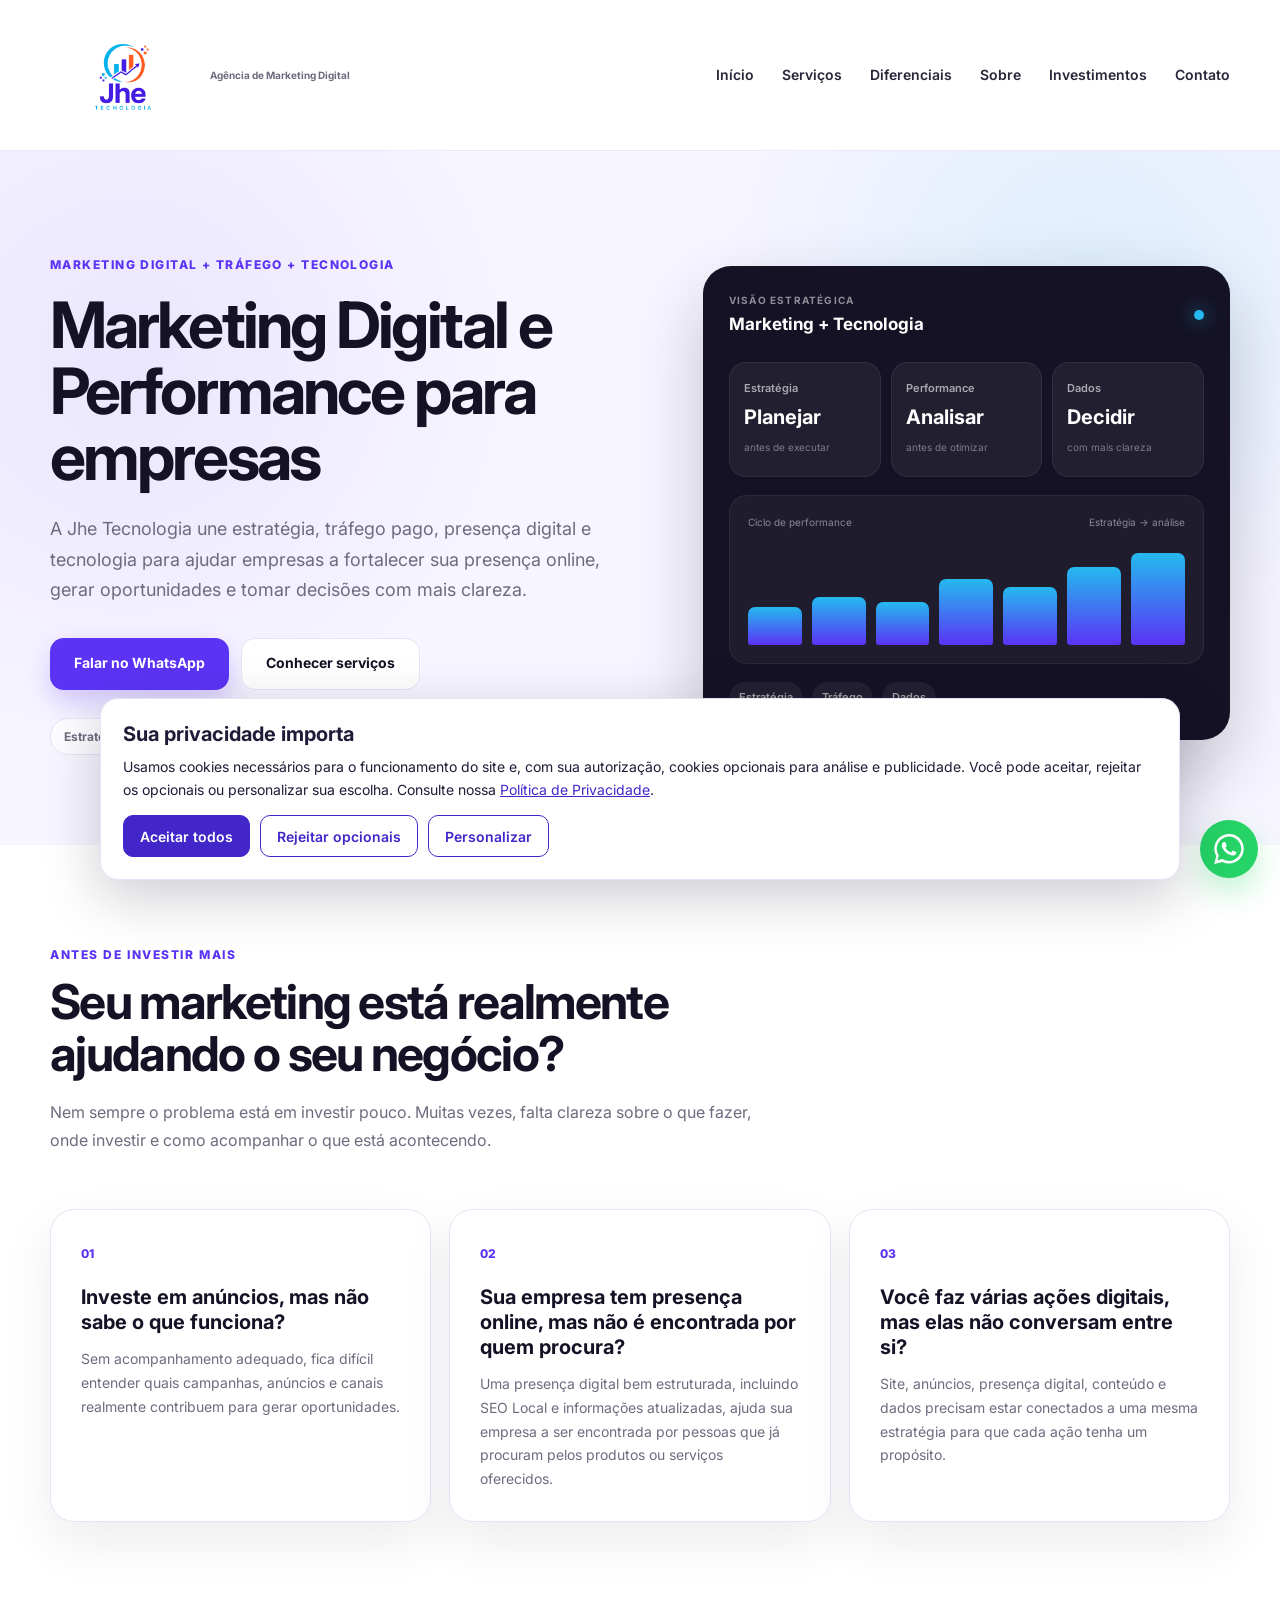
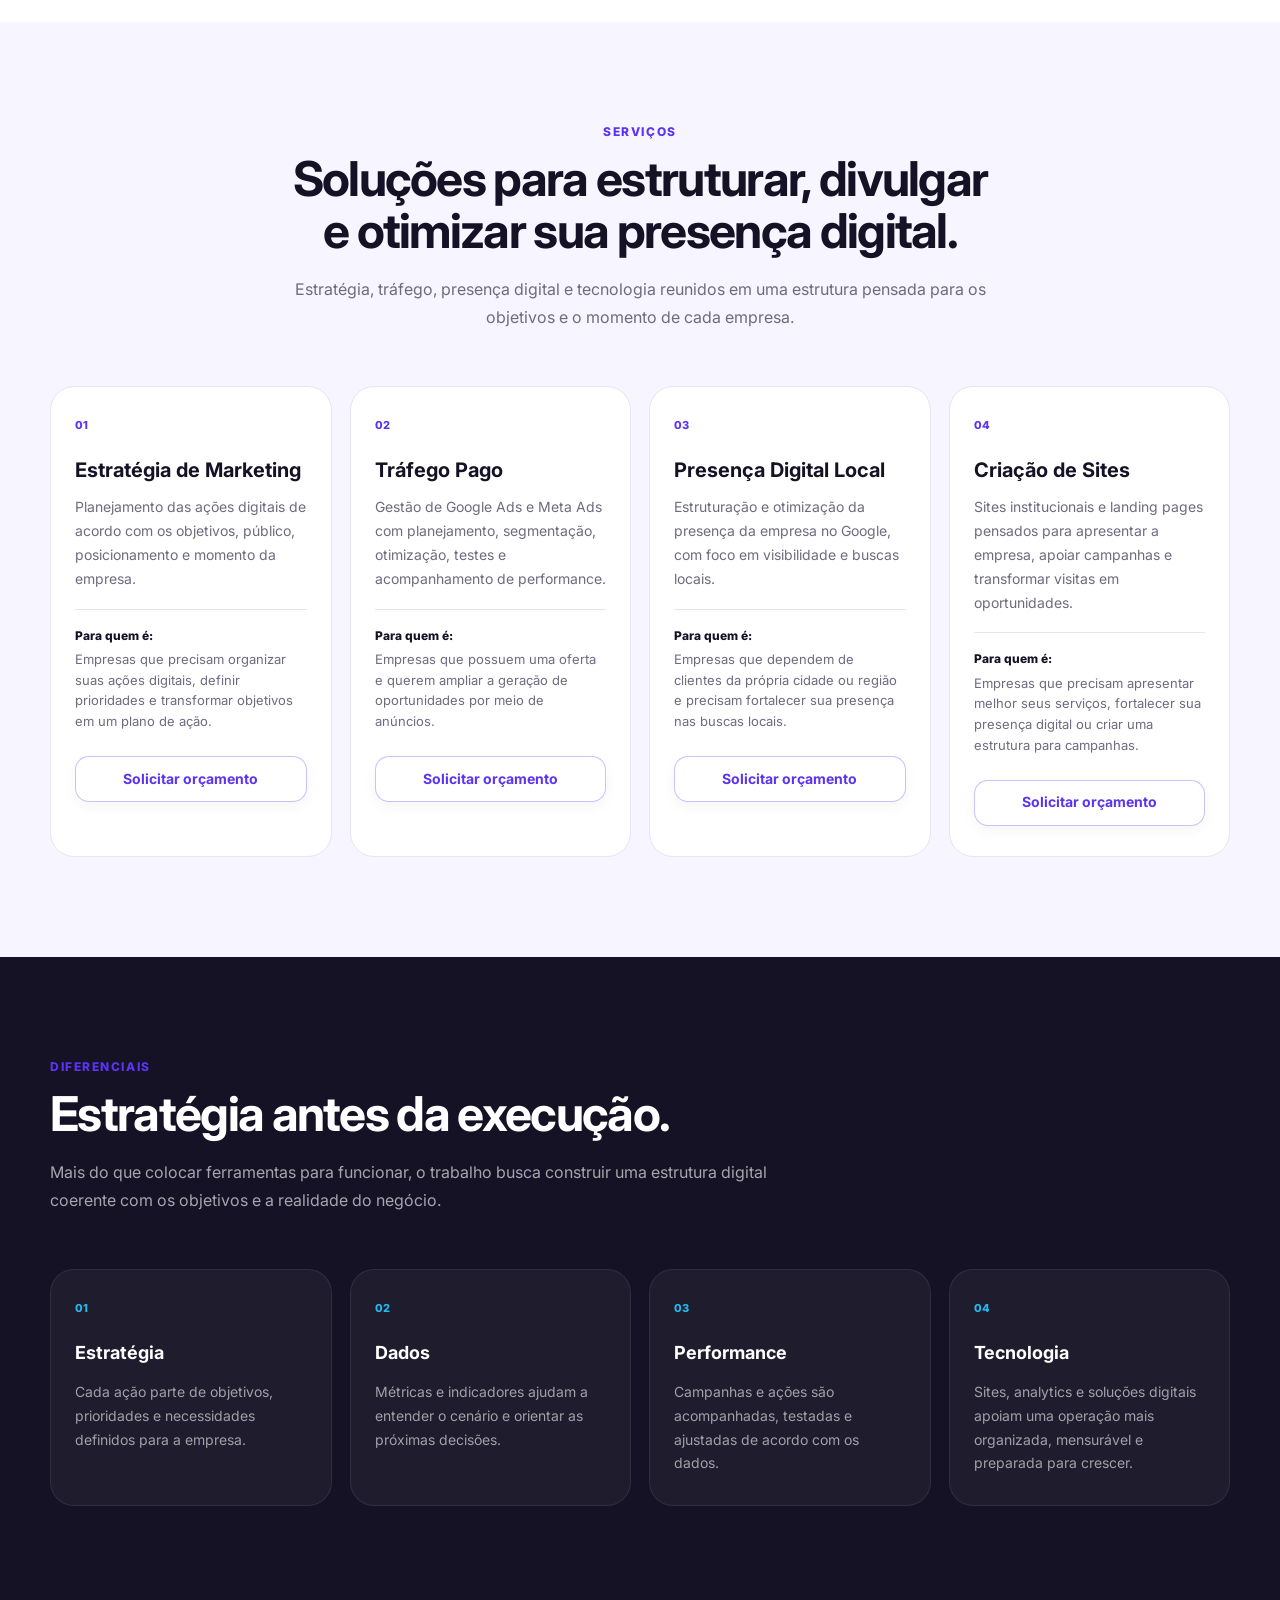
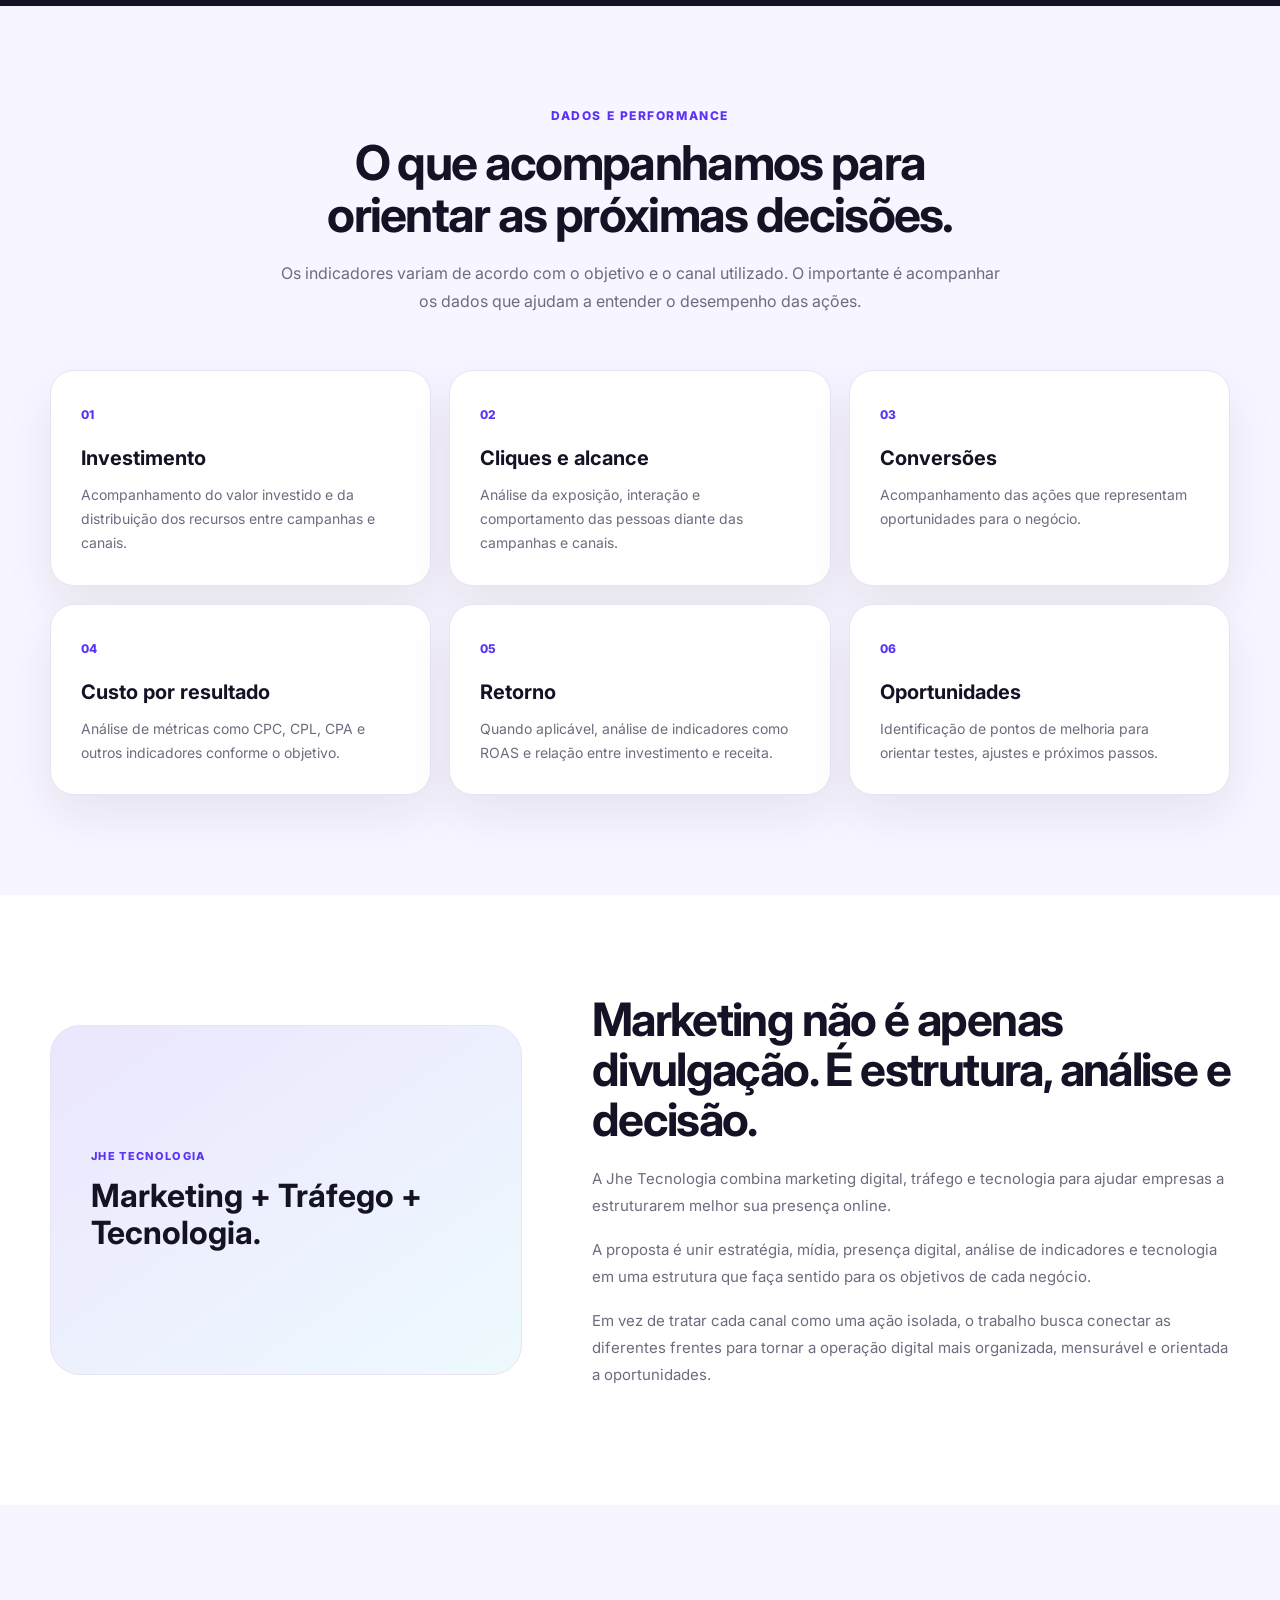
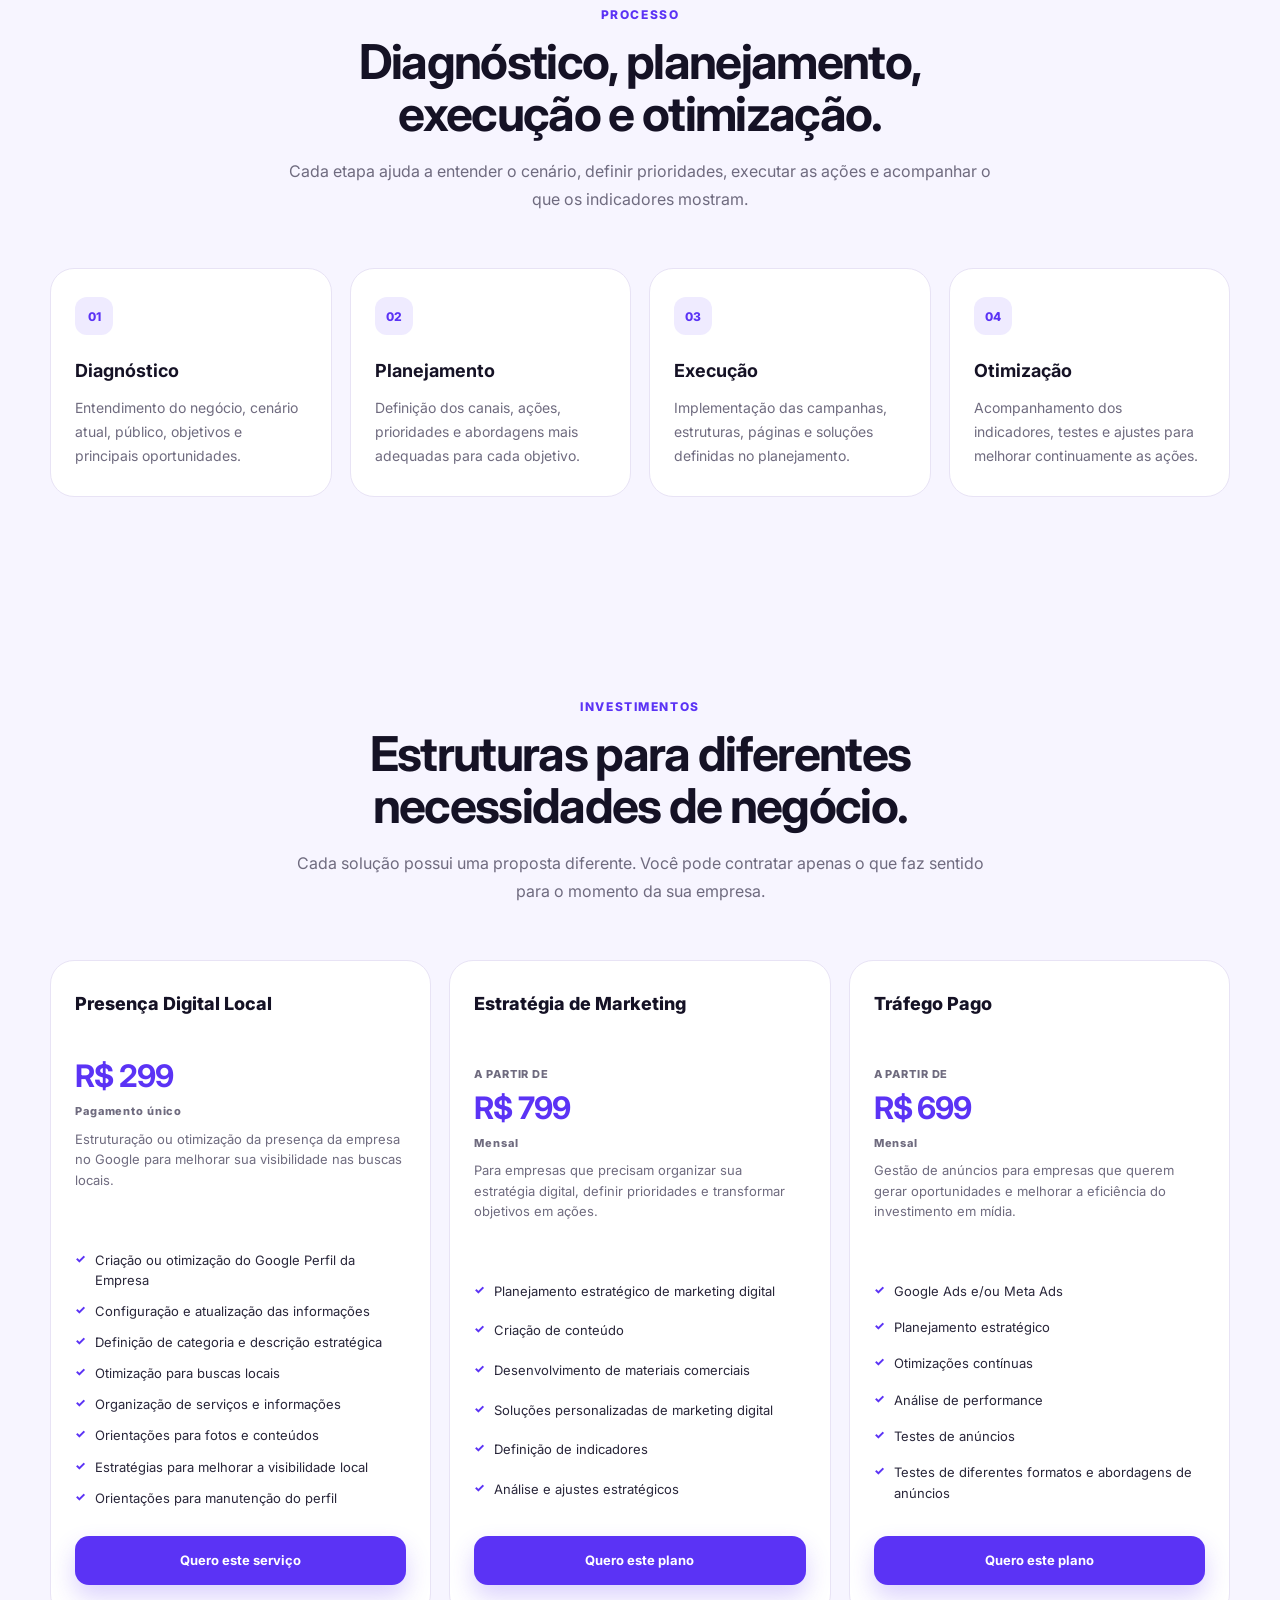
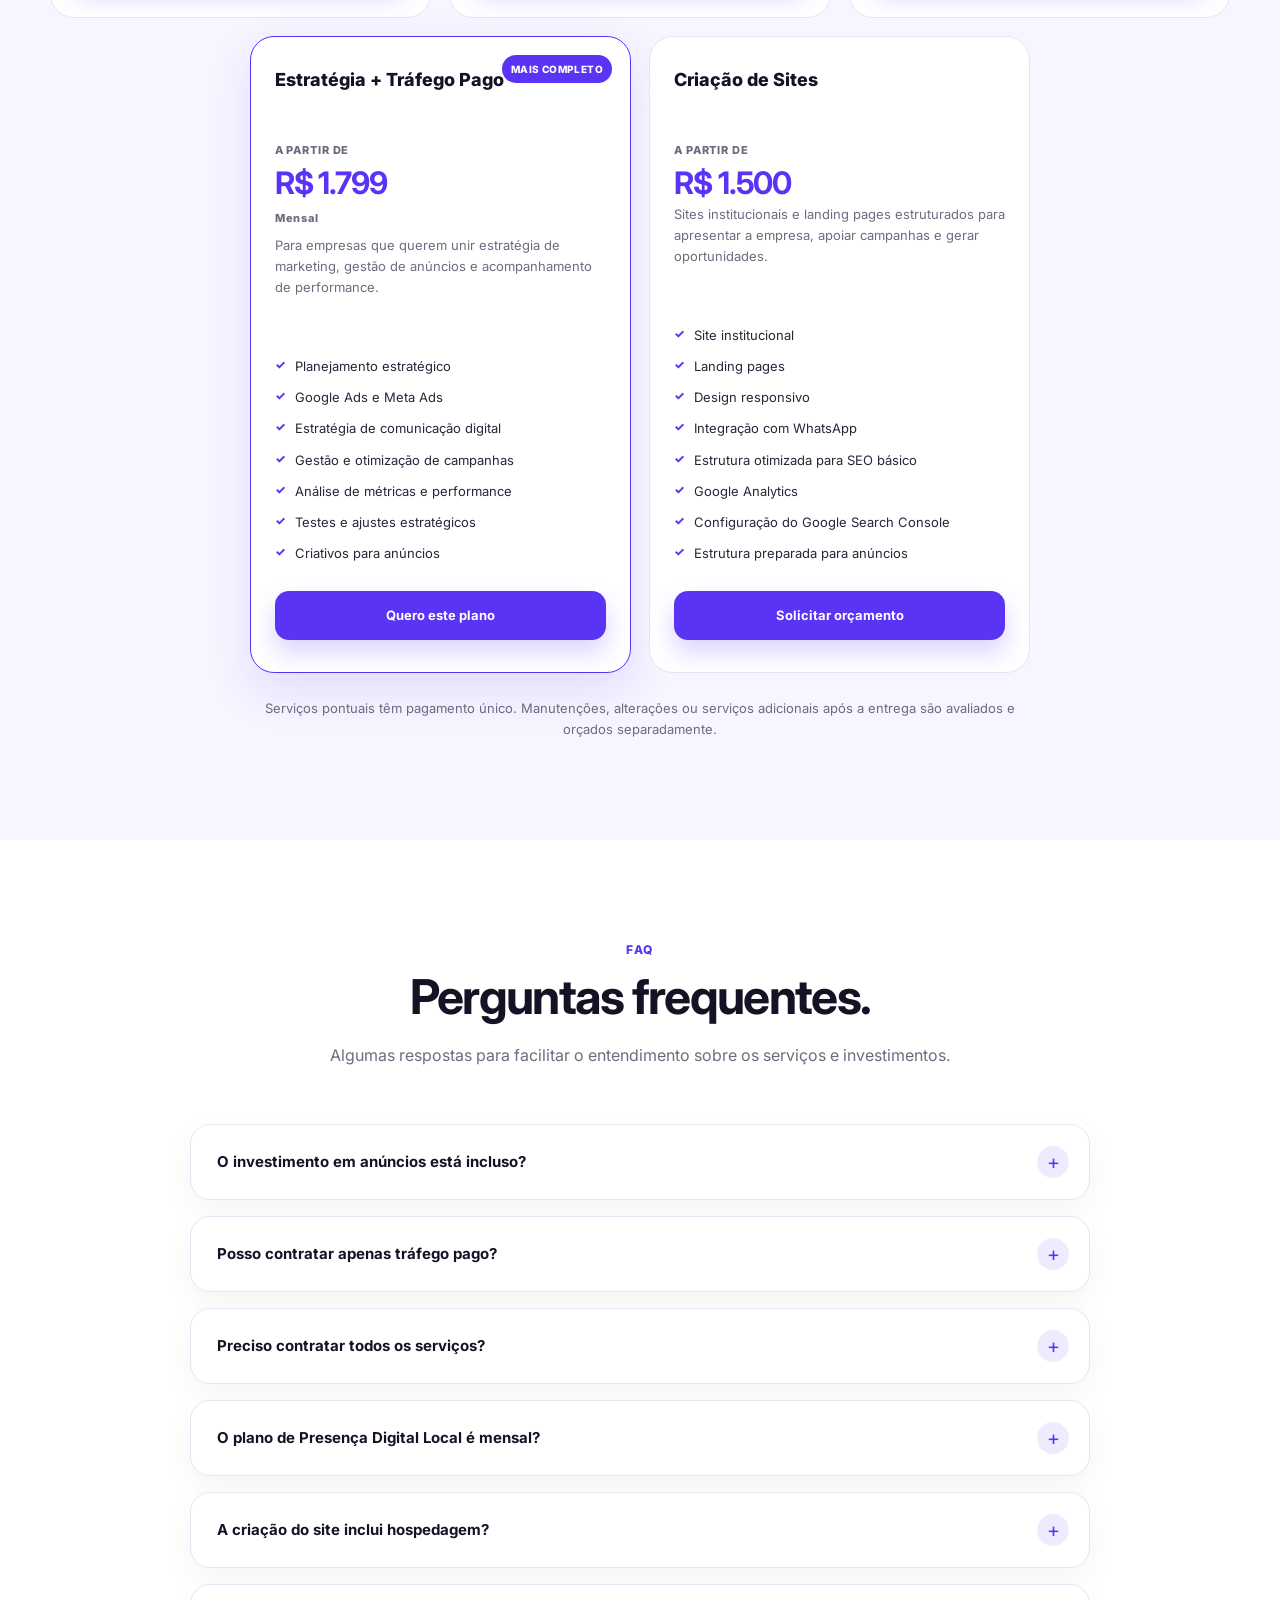
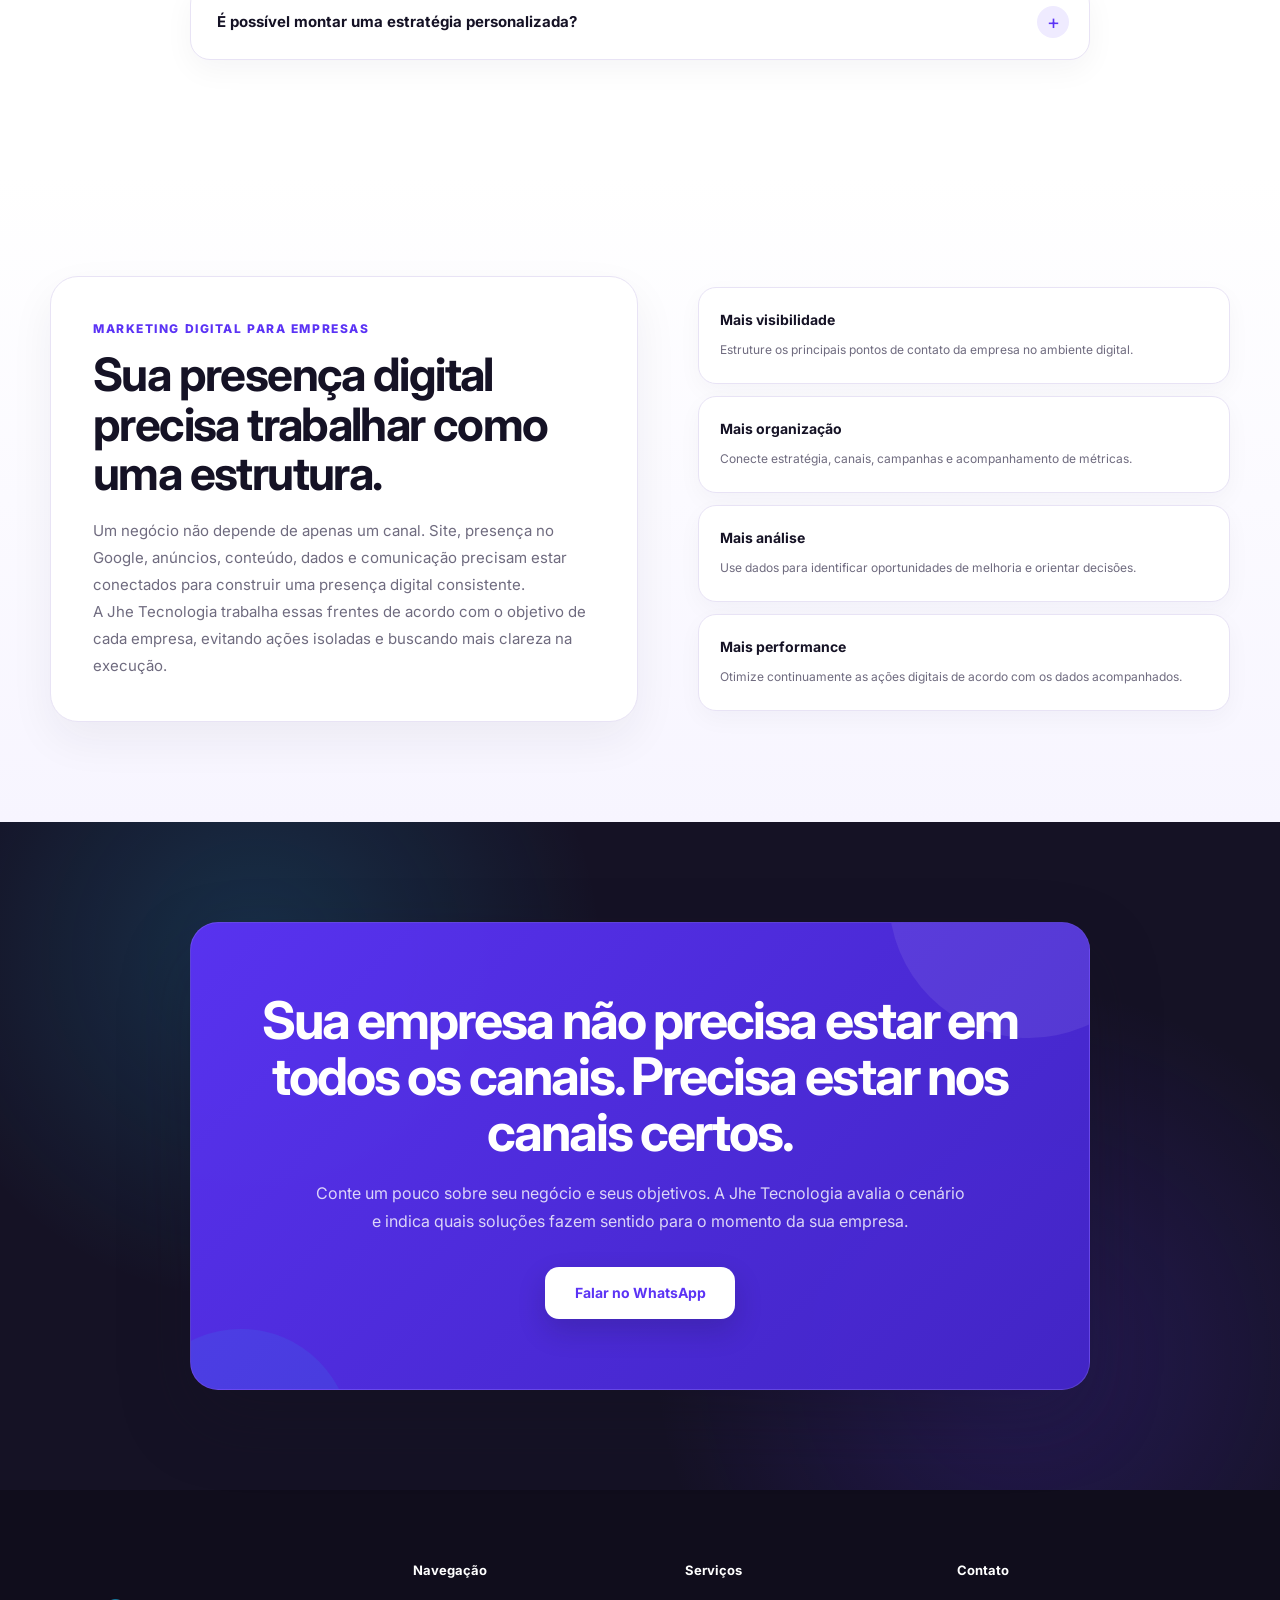
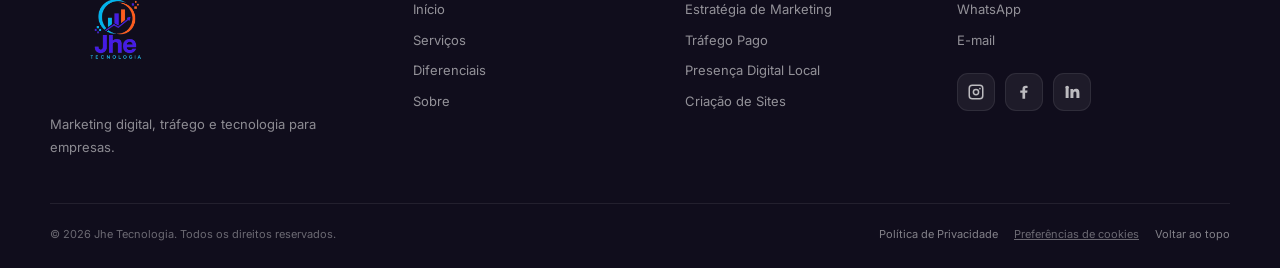
==== commit 54622372: "Update index.html" ====
--- a/index.html
+++ b/index.html
@@ -1395,7 +1395,7 @@
                             </span>
                             
                             <h3>
-                                R$ 699
+                                R$ 799
                             </h3>
 
                             <span class="plan-period">
@@ -1547,7 +1547,7 @@
                             </span>
 
                             <h3>
-                                R$ 1.499
+                                R$ 1.799
                             </h3>
 
                             <span class="plan-period">
@@ -1624,7 +1624,7 @@
                             </span>
 
                             <h3>
-                                R$ 1.200
+                                R$ 1.500
                             </h3>
 
                             <p>
